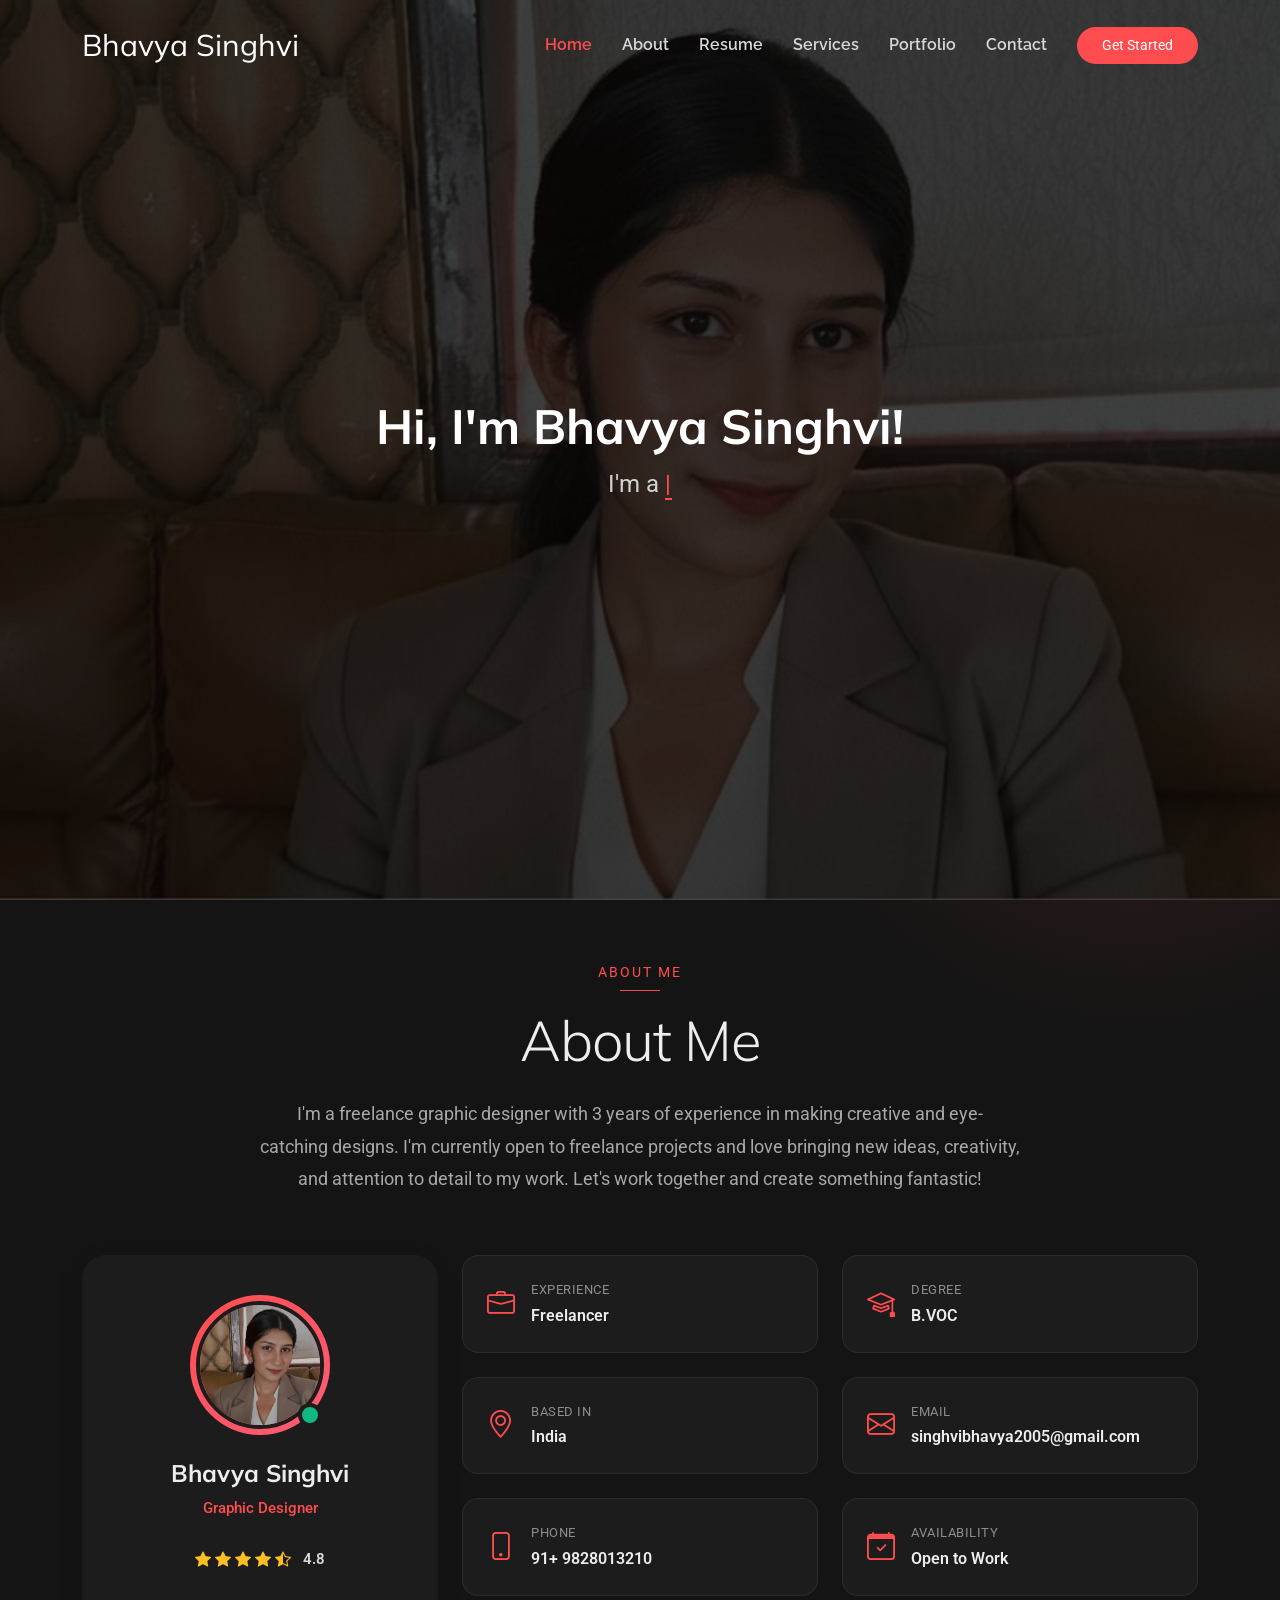
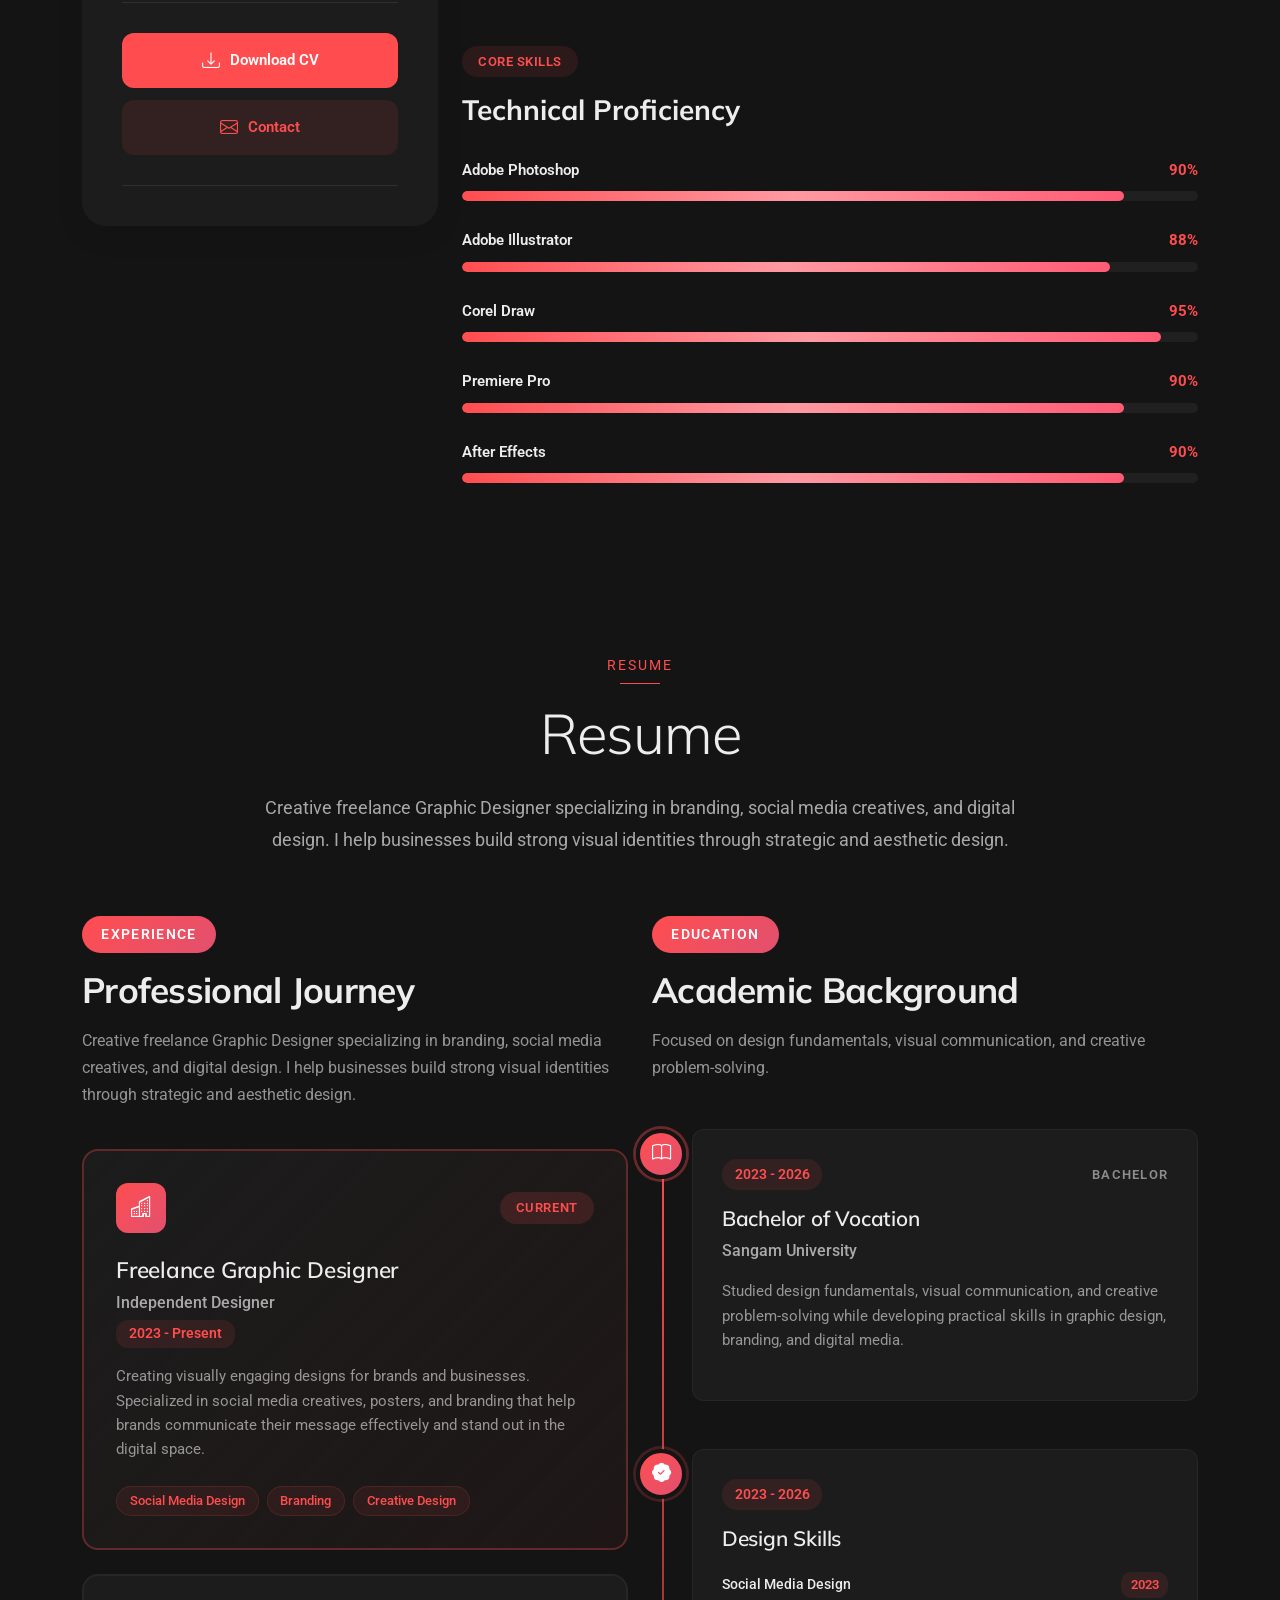
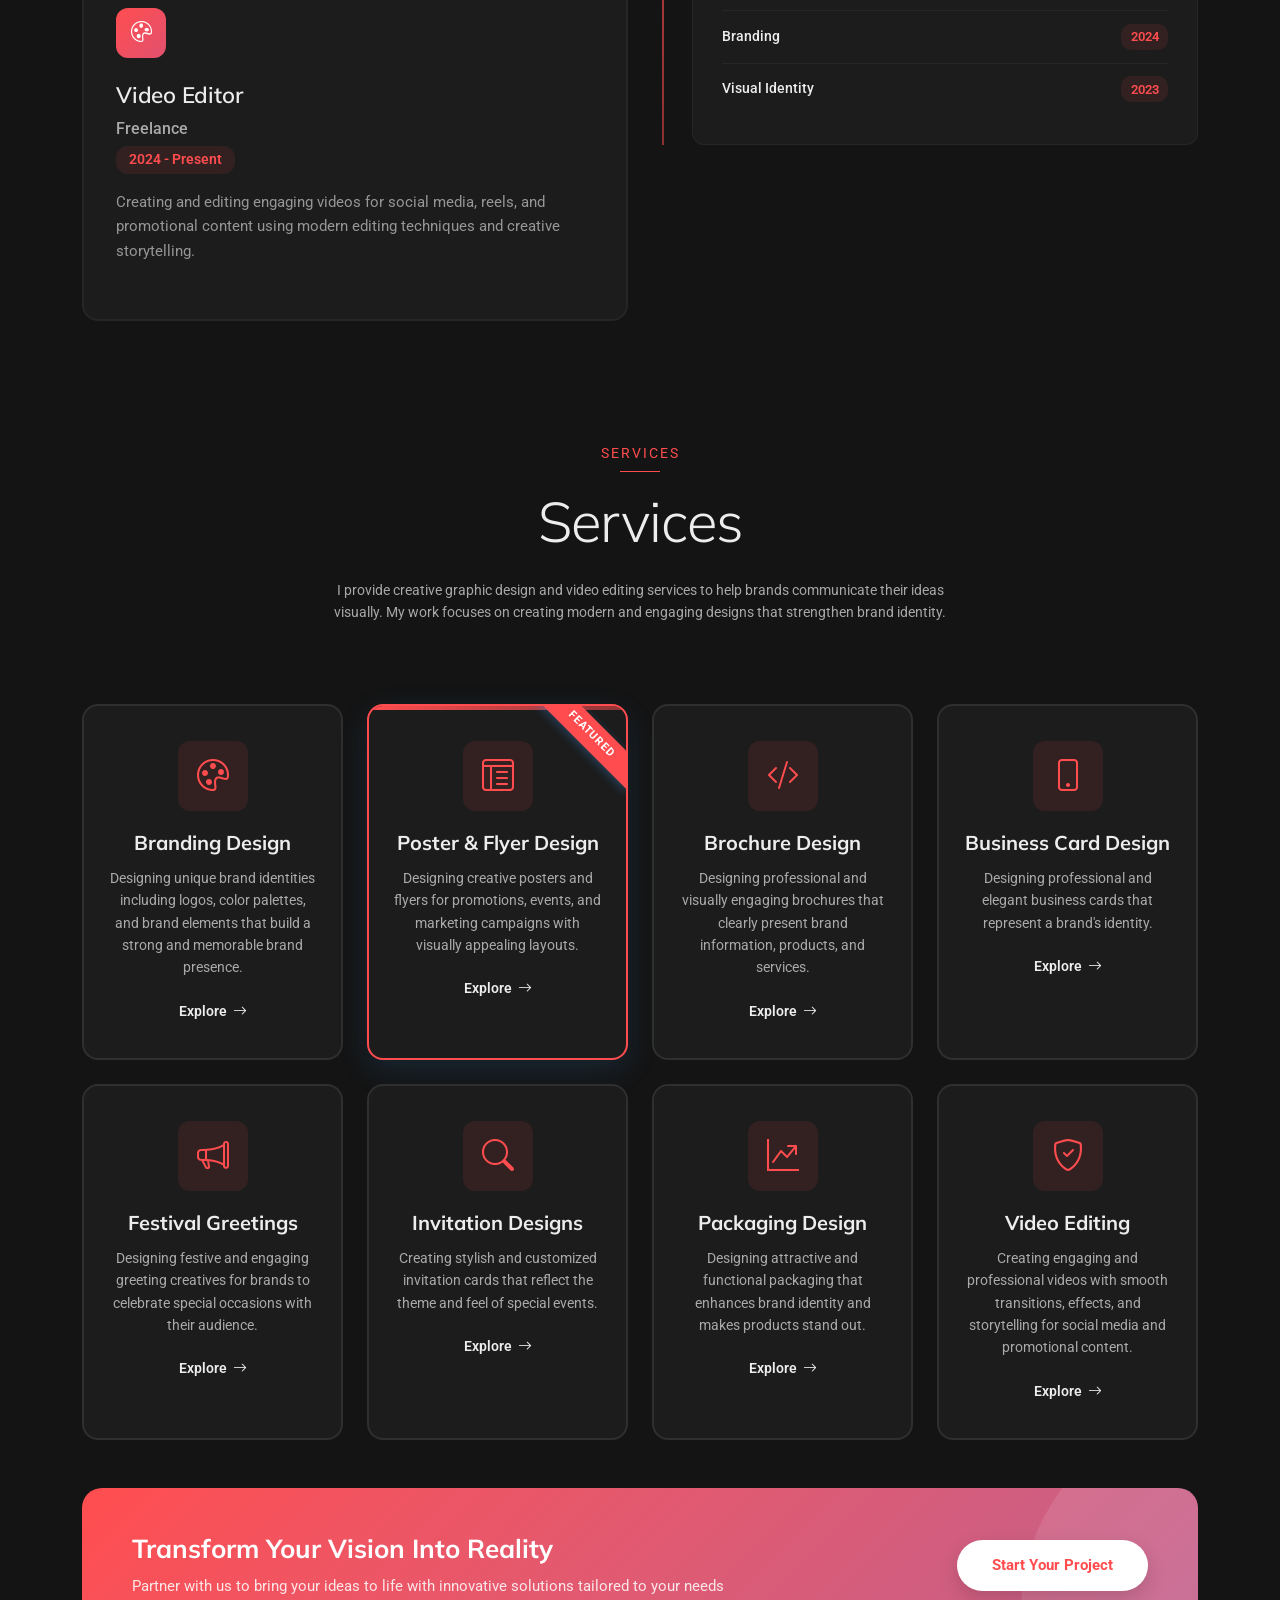
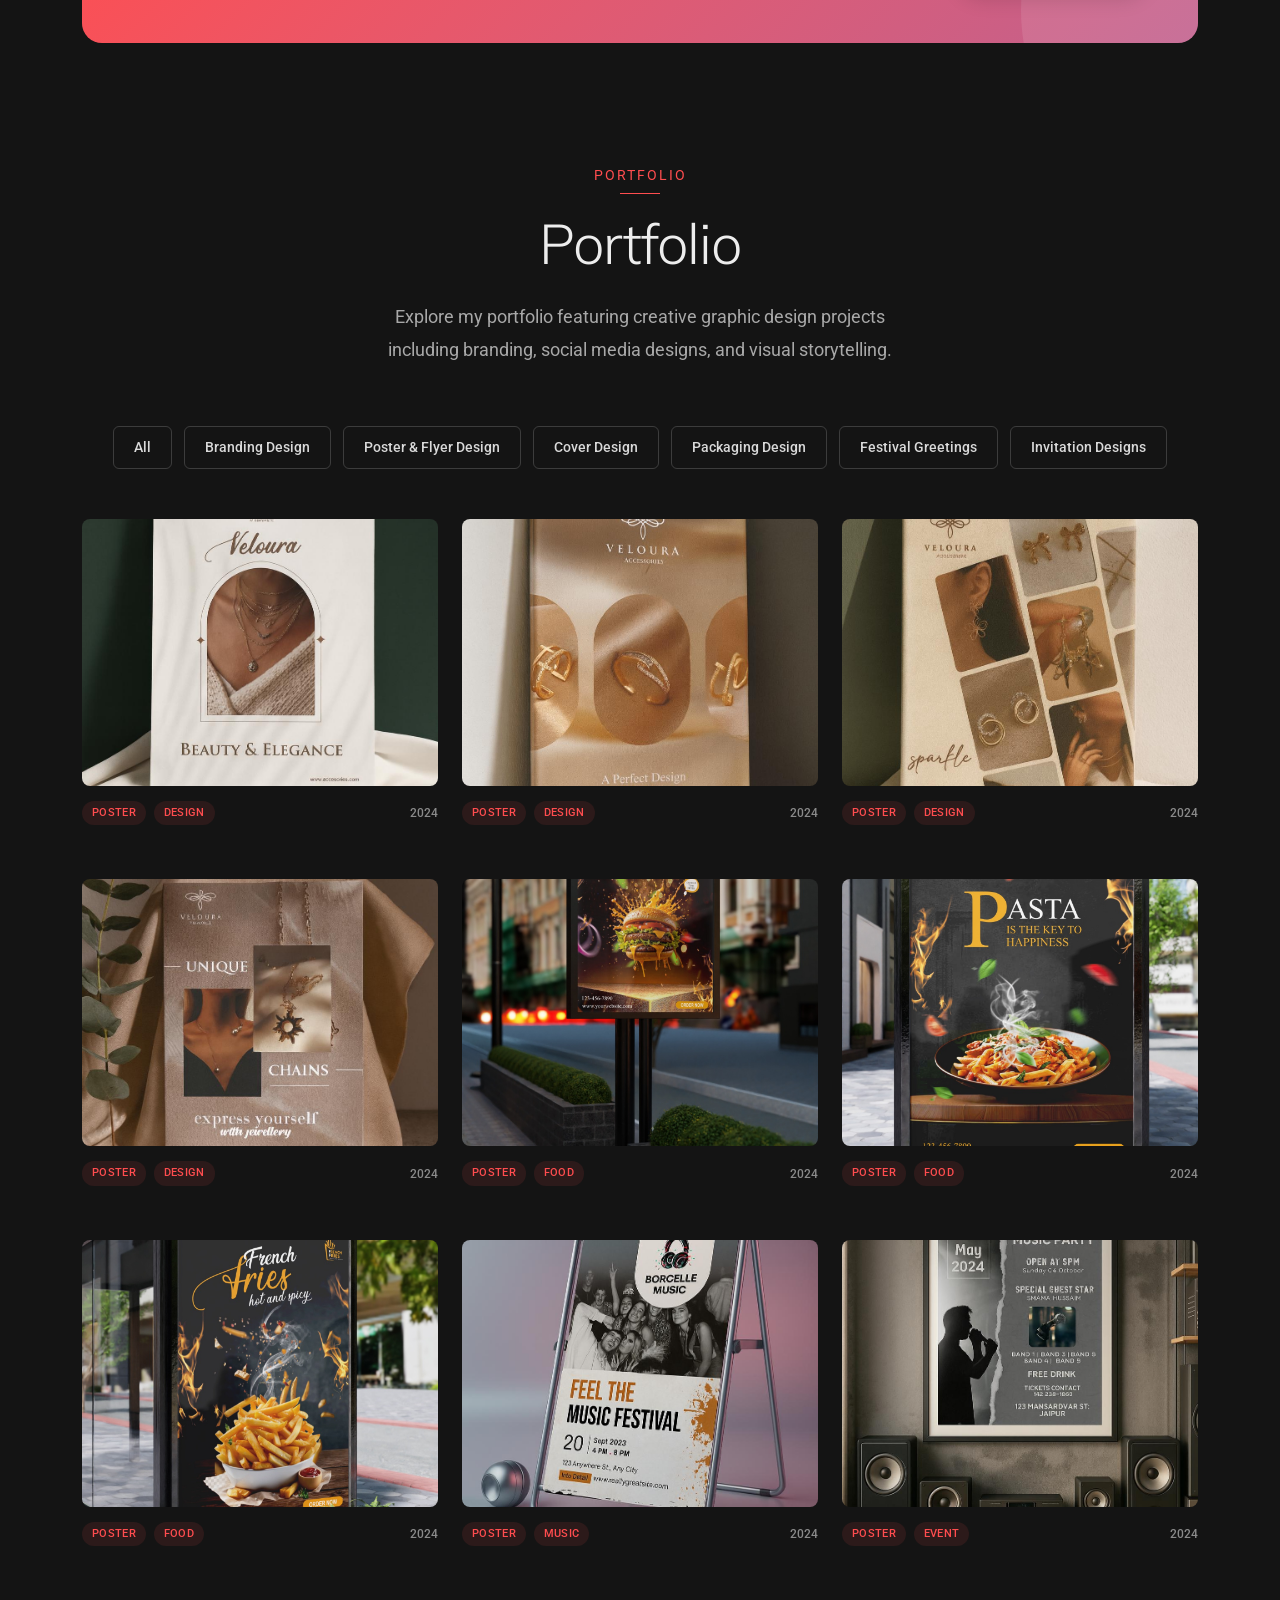
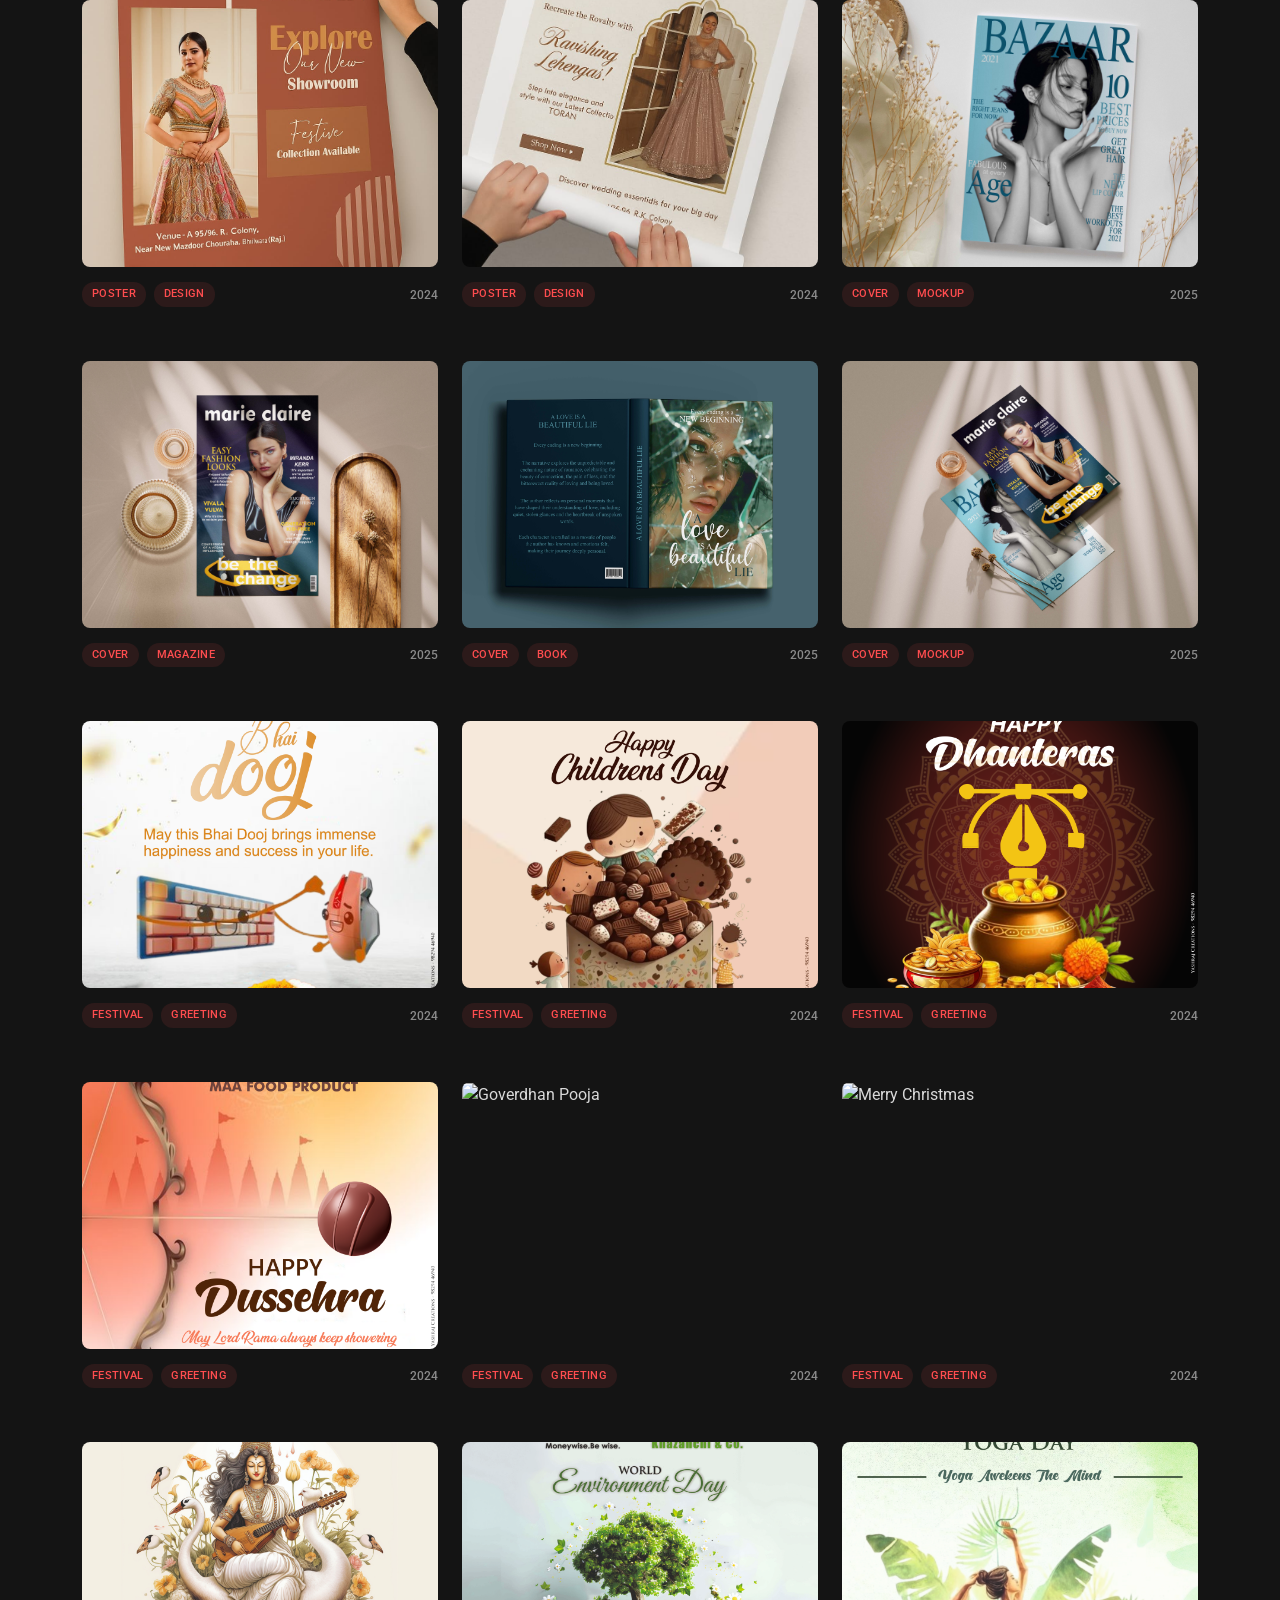
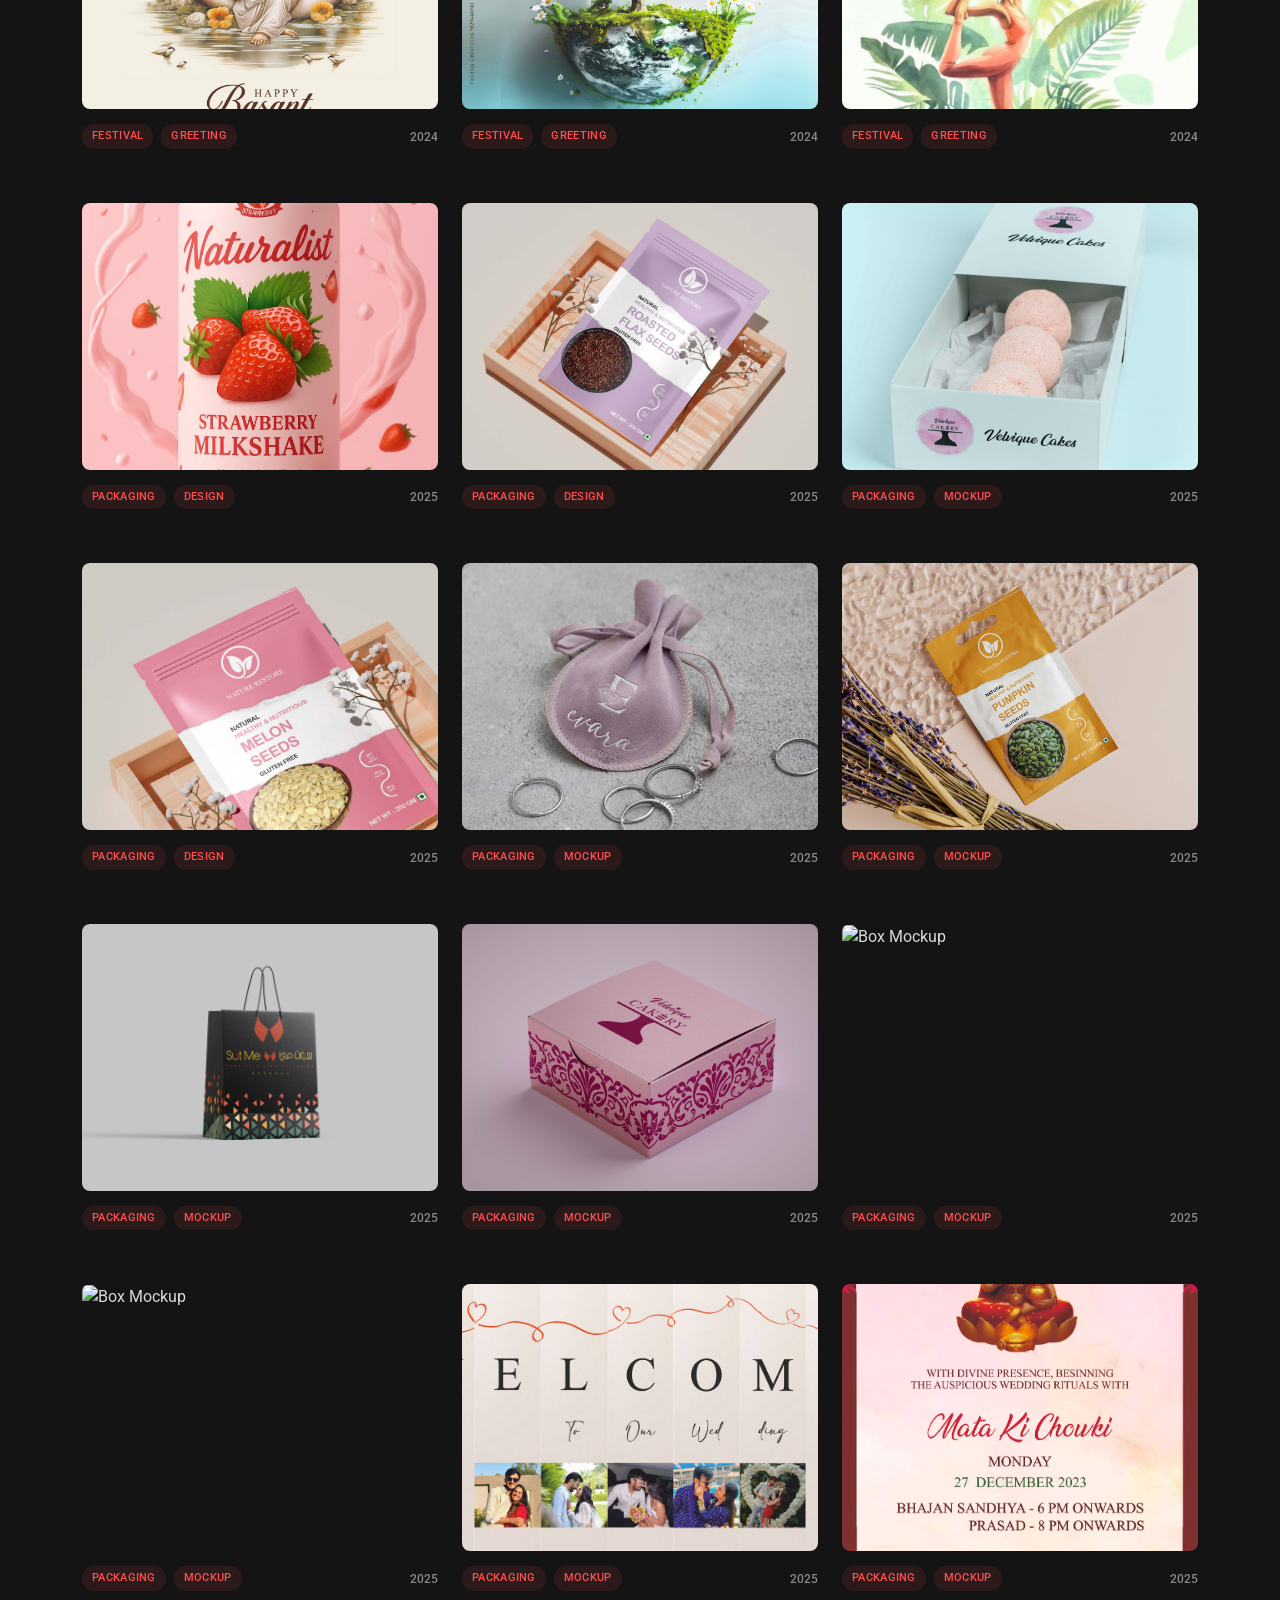
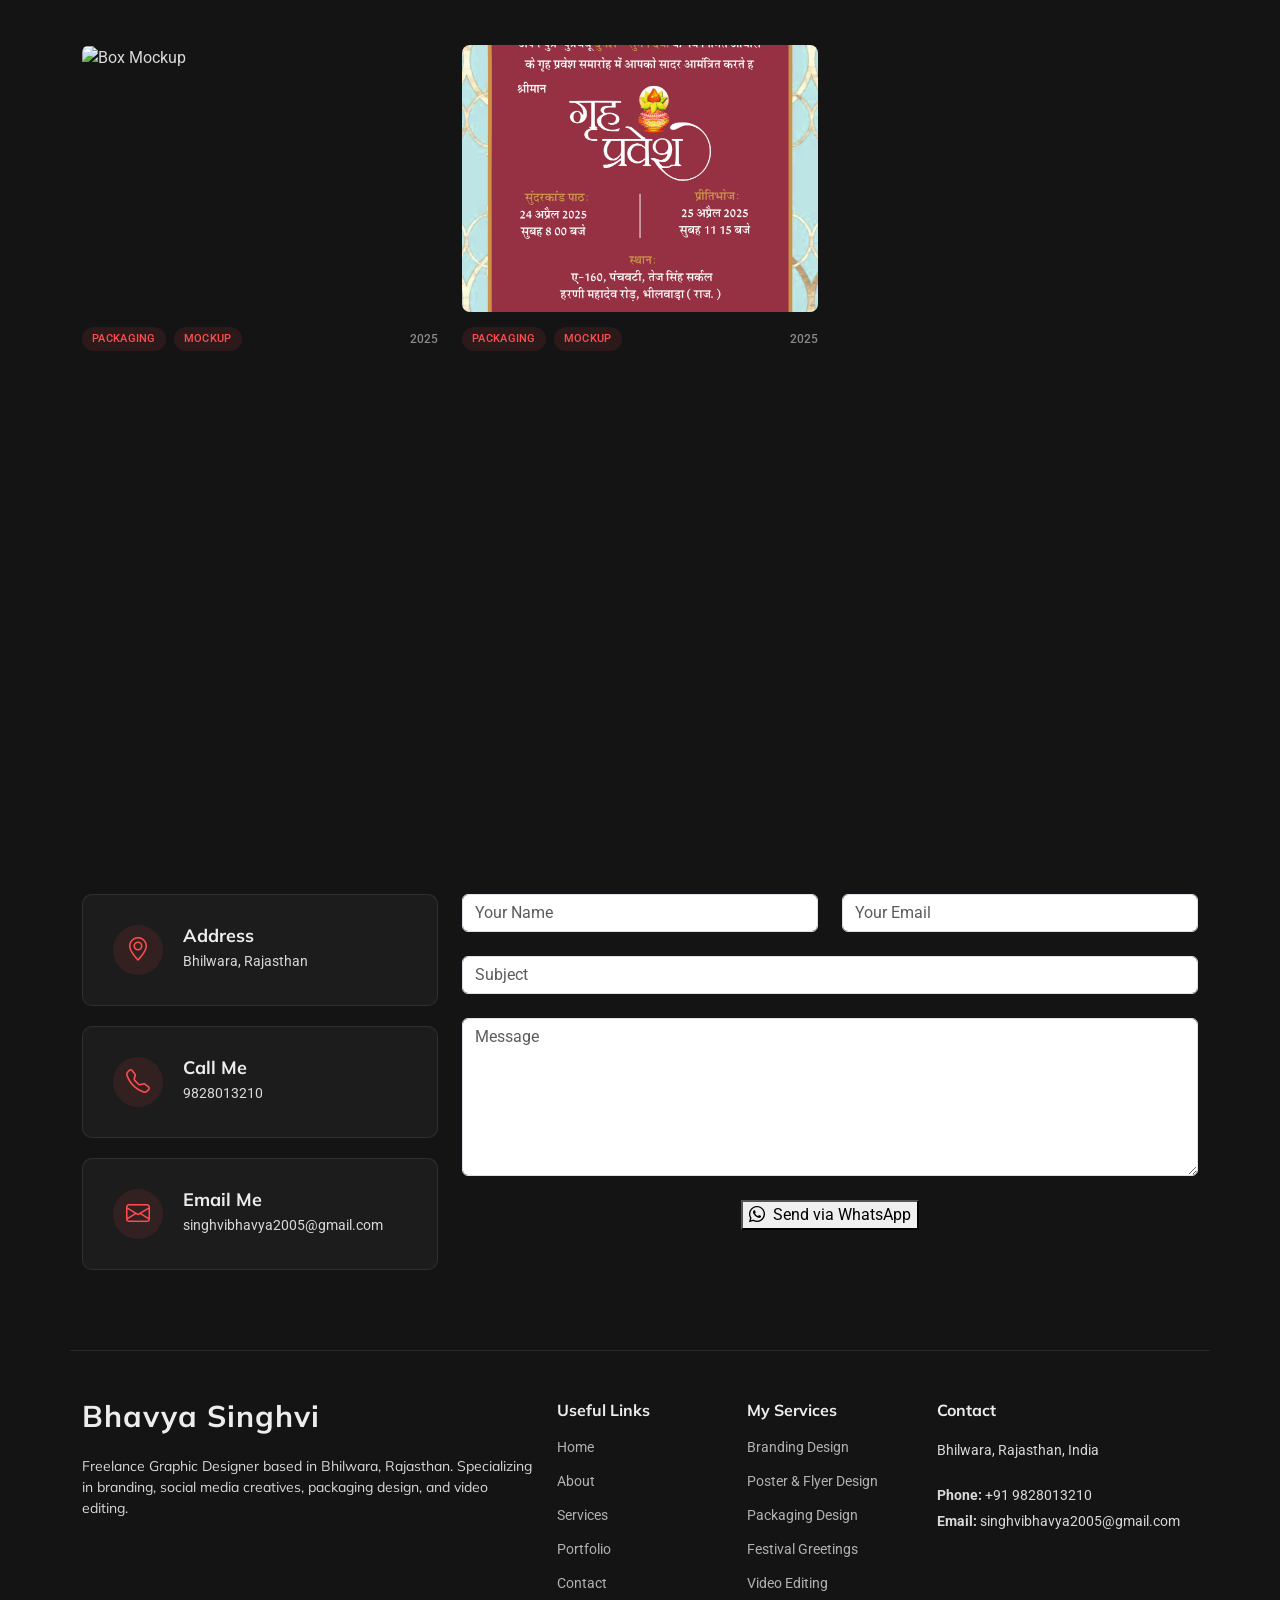
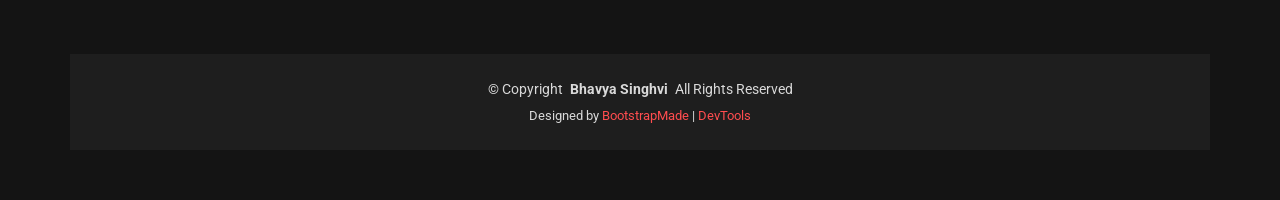
==== index.html @ 4dce88a2 "Initial commit" ====
<!DOCTYPE html>
<html lang="en">

<head>
  <meta charset="utf-8">
  <meta content="width=device-width, initial-scale=1.0" name="viewport">
  <title>Index - Craftivo Bootstrap Template</title>
  <meta name="description" content="">
  <meta name="keywords" content="">

  <!-- Favicons -->
  <link href="assets/img/favicon.png" rel="icon">
  <link href="assets/img/apple-touch-icon.png" rel="apple-touch-icon">

  <!-- Fonts -->
  <link href="https://fonts.googleapis.com" rel="preconnect">
  <link href="https://fonts.gstatic.com" rel="preconnect" crossorigin>
  <link href="https://fonts.googleapis.com/css2?family=Roboto:ital,wght@0,100;0,300;0,400;0,500;0,700;0,900;1,100;1,300;1,400;1,500;1,700;1,900&family=Raleway:ital,wght@0,100;0,200;0,300;0,400;0,500;0,600;0,700;0,800;0,900;1,100;1,200;1,300;1,400;1,500;1,600;1,700;1,800;1,900&family=Mulish:ital,wght@0,200;0,300;0,400;0,500;0,600;0,700;0,800;0,900;1,200;1,300;1,400;1,500;1,600;1,700;1,800;1,900&display=swap" rel="stylesheet">

  <!-- Vendor CSS Files -->
  <link href="assets/vendor/bootstrap/css/bootstrap.min.css" rel="stylesheet">
  <link href="assets/vendor/bootstrap-icons/bootstrap-icons.css" rel="stylesheet">
  <link href="assets/vendor/aos/aos.css" rel="stylesheet">
  <link href="assets/vendor/glightbox/css/glightbox.min.css" rel="stylesheet">
  <link href="assets/vendor/swiper/swiper-bundle.min.css" rel="stylesheet">

  <!-- Main CSS File -->
  <link href="assets/css/main.css" rel="stylesheet">
</head>

<body class="index-page">

  <header id="header" class="header d-flex align-items-center fixed-top">
    <div class="container-fluid container-xl position-relative d-flex align-items-center">

      <a href="index.html" class="logo d-flex align-items-center me-auto">
        <h1 class="sitename">Bhavya Singhvi</h1>
      </a>

      <nav id="navmenu" class="navmenu">
        <ul>
          <li><a href="#hero" class="active">Home</a></li>
          <li><a href="#about">About</a></li>
          <li><a href="#resume">Resume</a></li>
          <li><a href="#services">Services</a></li>
          <li><a href="#portfolio">Portfolio</a></li>
          <li><a href="#contact">Contact</a></li>
        </ul>
        <i class="mobile-nav-toggle d-xl-none bi bi-list"></i>
      </nav>

      <a class="btn-getstarted" href="#about">Get Started</a>

    </div>
  </header>

  <main class="main">

    <!-- Hero Section -->
    <section id="hero" class="hero section dark-background">
      <img src="assets/img/BHAVYA SINGHVI.jpeg" alt="" data-aos="fade-in">
      <div class="container" data-aos="fade-up" data-aos-delay="100">
        <div class="row justify-content-center">
          <div class="col-lg-8 text-center">
            <h2>Hi, I'm Bhavya Singhvi!</h2>
            <p>I'm a <span class="typed" data-typed-items="Graphic Designer, Developer, Freelancer"></span><span class="typed-cursor" aria-hidden="true"></span></p>
          </div>
        </div>
      </div>
    </section><!-- /Hero Section -->

    <!-- About Section -->
    <section id="about" class="about section">
      <div class="container section-title" data-aos="fade-up">
        <span class="subtitle">About Me</span>
        <h2>About Me</h2>
        <p>I'm a freelance graphic designer with 3 years of experience in making creative and eye-catching designs. I'm currently open to freelance projects and love bringing new ideas, creativity, and attention to detail to my work. Let's work together and create something fantastic!</p>
      </div>

      <div class="container" data-aos="fade-up" data-aos-delay="100">
        <div class="row gy-5">
          <div class="col-lg-4" data-aos="zoom-in" data-aos-delay="150">
            <div class="profile-card">
              <div class="profile-header">
                <div class="profile-avatar">
                  <img src="assets/img/BHAVYA SINGHVI.jpeg" class="img-fluid" alt="">
                  <div class="status-indicator"></div>
                </div>
                <h3>Bhavya Singhvi</h3>
                <span class="role">Graphic Designer</span>
                <div class="rating">
                  <i class="bi bi-star-fill"></i>
                  <i class="bi bi-star-fill"></i>
                  <i class="bi bi-star-fill"></i>
                  <i class="bi bi-star-fill"></i>
                  <i class="bi bi-star-half"></i>
                  <span>4.8</span>
                </div>
              </div>
              <div class="profile-actions">
                <a href="BHAVYA RESUME.pdf" download class="btn-primary">
                  <i class="bi bi-download"></i> Download CV
                </a>
                <a href="#contact" class="btn-secondary"><i class="bi bi-envelope"></i> Contact</a>
              </div>
            </div>
          </div>

          <div class="col-lg-8" data-aos="fade-left" data-aos-delay="200">
            <div class="content-wrapper">
              <div class="bio-section">
                <div class="details-grid">
                  <div class="detail-item" data-aos="fade-up" data-aos-delay="250">
                    <i class="bi bi-briefcase"></i>
                    <div class="detail-content">
                      <span>Experience</span>
                      <strong>Freelancer</strong>
                    </div>
                  </div>
                  <div class="detail-item" data-aos="fade-up" data-aos-delay="300">
                    <i class="bi bi-mortarboard"></i>
                    <div class="detail-content">
                      <span>Degree</span>
                      <strong>B.VOC</strong>
                    </div>
                  </div>
                  <div class="detail-item" data-aos="fade-up" data-aos-delay="350">
                    <i class="bi bi-geo-alt"></i>
                    <div class="detail-content">
                      <span>Based In</span>
                      <strong>India</strong>
                    </div>
                  </div>
                  <div class="detail-item" data-aos="fade-up" data-aos-delay="100">
                    <i class="bi bi-envelope"></i>
                    <div class="detail-content">
                      <span>Email</span>
                      <strong>singhvibhavya2005@gmail.com</strong>
                    </div>
                  </div>
                  <div class="detail-item" data-aos="fade-up" data-aos-delay="150">
                    <i class="bi bi-phone"></i>
                    <div class="detail-content">
                      <span>Phone</span>
                      <strong>91+ 9828013210</strong>
                    </div>
                  </div>
                  <div class="detail-item" data-aos="fade-up" data-aos-delay="200">
                    <i class="bi bi-calendar-check"></i>
                    <div class="detail-content">
                      <span>Availability</span>
                      <strong>Open to Work</strong>
                    </div>
                  </div>
                </div>

                <div class="skills-showcase" data-aos="fade-up" data-aos-delay="250">
                  <div class="section-tag">Core Skills</div>
                  <h3>Technical Proficiency</h3>
                  <div class="skills-list skills-animation">
                    <div class="skill-item">
                      <div class="skill-info">
                        <span class="skill-name">Adobe Photoshop</span>
                        <span class="skill-percent">90%</span>
                      </div>
                      <div class="progress">
                        <div class="progress-bar" role="progressbar" aria-valuenow="90" aria-valuemin="0" aria-valuemax="100"></div>
                      </div>
                    </div>
                    <div class="skill-item">
                      <div class="skill-info">
                        <span class="skill-name">Adobe Illustrator</span>
                        <span class="skill-percent">88%</span>
                      </div>
                      <div class="progress">
                        <div class="progress-bar" role="progressbar" aria-valuenow="88" aria-valuemin="0" aria-valuemax="100"></div>
                      </div>
                    </div>
                    <div class="skill-item">
                      <div class="skill-info">
                        <span class="skill-name">Corel Draw</span>
                        <span class="skill-percent">95%</span>
                      </div>
                      <div class="progress">
                        <div class="progress-bar" role="progressbar" aria-valuenow="95" aria-valuemin="0" aria-valuemax="100"></div>
                      </div>
                    </div>
                    <div class="skill-item">
                      <div class="skill-info">
                        <span class="skill-name">Premiere Pro</span>
                        <span class="skill-percent">90%</span>
                      </div>
                      <div class="progress">
                        <div class="progress-bar" role="progressbar" aria-valuenow="90" aria-valuemin="0" aria-valuemax="100"></div>
                      </div>
                    </div>
                    <div class="skill-item">
                      <div class="skill-info">
                        <span class="skill-name">After Effects</span>
                        <span class="skill-percent">90%</span>
                      </div>
                      <div class="progress">
                        <div class="progress-bar" role="progressbar" aria-valuenow="90" aria-valuemin="0" aria-valuemax="100"></div>
                      </div>
                    </div>
                  </div>
                </div>
              </div>
            </div>
          </div>
        </div>
      </div>
    </section><!-- /About Section -->

    <!-- Resume Section -->
    <section id="resume" class="resume section">
      <div class="container section-title" data-aos="fade-up">
        <span class="subtitle">Resume</span>
        <h2>Resume</h2>
        <p>Creative freelance Graphic Designer specializing in branding, social media creatives, and digital design. I help businesses build strong visual identities through strategic and aesthetic design.</p>
      </div>

      <div class="container" data-aos="fade-up" data-aos-delay="100">
        <div class="row gy-5">
          <div class="col-lg-6">
            <div class="experience-section">
              <div class="section-header" data-aos="fade-right" data-aos-delay="200">
                <div class="header-content">
                  <span class="section-badge">Experience</span>
                  <h2>Professional Journey</h2>
                  <p>Creative freelance Graphic Designer specializing in branding, social media creatives, and digital design. I help businesses build strong visual identities through strategic and aesthetic design.</p>
                </div>
              </div>
              <div class="experience-cards">
                <div class="exp-card featured" data-aos="zoom-in" data-aos-delay="300">
                  <div class="card-header">
                    <div class="company-logo"><i class="bi bi-buildings"></i></div>
                    <div class="period-badge">Current</div>
                  </div>
                  <div class="card-body">
                    <h3>Freelance Graphic Designer</h3>
                    <p class="company-name">Independent Designer</p>
                    <span class="duration">2023 - Present</span>
                    <p class="description">Creating visually engaging designs for brands and businesses. Specialized in social media creatives, posters, and branding that help brands communicate their message effectively and stand out in the digital space.</p>
                    <div class="skills-tags">
                      <span class="skill-tag">Social Media Design</span>
                      <span class="skill-tag">Branding</span>
                      <span class="skill-tag">Creative Design</span>
                    </div>
                  </div>
                </div>
                <div class="exp-card" data-aos="zoom-in" data-aos-delay="400">
                  <div class="card-header">
                    <div class="company-logo"><i class="bi bi-palette"></i></div>
                  </div>
                  <div class="card-body">
                    <h3>Video Editor</h3>
                    <p class="company-name">Freelance</p>
                    <span class="duration">2024 - Present</span>
                    <p class="description">Creating and editing engaging videos for social media, reels, and promotional content using modern editing techniques and creative storytelling.</p>
                  </div>
                </div>
              </div>
            </div>
          </div>

          <div class="col-lg-6">
            <div class="education-section">
              <div class="section-header" data-aos="fade-left" data-aos-delay="200">
                <div class="header-content">
                  <span class="section-badge">Education</span>
                  <h2>Academic Background</h2>
                  <p>Focused on design fundamentals, visual communication, and creative problem-solving.</p>
                </div>
              </div>
              <div class="education-timeline" data-aos="fade-left" data-aos-delay="300">
                <div class="timeline-track">
                  <div class="timeline-item">
                    <div class="timeline-marker"><i class="bi bi-mortarboard-fill"></i></div>
                  </div>
                  <div class="timeline-item">
                    <div class="timeline-marker"><i class="bi bi-book"></i></div>
                    <div class="timeline-content">
                      <div class="education-meta">
                        <span class="year-range">2023 - 2026</span>
                        <span class="degree-level">Bachelor</span>
                      </div>
                      <h4>Bachelor of Vocation</h4>
                      <p class="institution">Sangam University</p>
                      <p class="description">Studied design fundamentals, visual communication, and creative problem-solving while developing practical skills in graphic design, branding, and digital media.</p>
                    </div>
                  </div>
                  <div class="timeline-item">
                    <div class="timeline-marker"><i class="bi bi-patch-check-fill"></i></div>
                    <div class="timeline-content">
                      <div class="education-meta">
                        <span class="year-range">2023 - 2026</span>
                      </div>
                      <h4>Design Skills</h4>
                      <div class="certifications-list">
                        <div class="cert-item">
                          <span class="cert-name">Social Media Design</span>
                          <span class="cert-year">2023</span>
                        </div>
                        <div class="cert-item">
                          <span class="cert-name">Branding</span>
                          <span class="cert-year">2024</span>
                        </div>
                        <div class="cert-item">
                          <span class="cert-name">Visual Identity</span>
                          <span class="cert-year">2023</span>
                        </div>
                      </div>
                    </div>
                  </div>
                </div>
              </div>
            </div>
          </div>
        </div>
      </div>
    </section><!-- /Resume Section -->

    <!-- Services Section -->
    <section id="services" class="services section">
      <div class="container section-title" data-aos="fade-up">
        <span class="subtitle">Services</span>
        <h2>Services</h2>
        <p>I provide creative graphic design and video editing services to help brands communicate their ideas visually. My work focuses on creating modern and engaging designs that strengthen brand identity.</p>
      </div>

      <div class="container" data-aos="fade-up" data-aos-delay="100">
        <div class="row gy-4">
          <div class="col-lg-3 col-md-6" data-aos="zoom-in" data-aos-delay="100">
            <div class="service-item">
              <div class="icon-wrapper"><i class="bi bi-palette"></i></div>
              <h4>Branding Design</h4>
              <p>Designing unique brand identities including logos, color palettes, and brand elements that build a strong and memorable brand presence.</p>
              <a href="service-details.html" class="read-more"><span>Explore</span><i class="bi bi-arrow-right"></i></a>
            </div>
          </div>
          <div class="col-lg-3 col-md-6" data-aos="zoom-in" data-aos-delay="200">
            <div class="service-item featured">
              <div class="featured-tag">Featured</div>
              <div class="icon-wrapper"><i class="bi bi-layout-text-window-reverse"></i></div>
              <h4>Poster & Flyer Design</h4>
              <p>Designing creative posters and flyers for promotions, events, and marketing campaigns with visually appealing layouts.</p>
              <a href="service-details.html" class="read-more"><span>Explore</span><i class="bi bi-arrow-right"></i></a>
            </div>
          </div>
          <div class="col-lg-3 col-md-6" data-aos="zoom-in" data-aos-delay="300">
            <div class="service-item">
              <div class="icon-wrapper"><i class="bi bi-code-slash"></i></div>
              <h4>Brochure Design</h4>
              <p>Designing professional and visually engaging brochures that clearly present brand information, products, and services.</p>
              <a href="service-details.html" class="read-more"><span>Explore</span><i class="bi bi-arrow-right"></i></a>
            </div>
          </div>
          <div class="col-lg-3 col-md-6" data-aos="zoom-in" data-aos-delay="400">
            <div class="service-item">
              <div class="icon-wrapper"><i class="bi bi-phone"></i></div>
              <h4>Business Card Design</h4>
              <p>Designing professional and elegant business cards that represent a brand's identity.</p>
              <a href="service-details.html" class="read-more"><span>Explore</span><i class="bi bi-arrow-right"></i></a>
            </div>
          </div>
          <div class="col-lg-3 col-md-6" data-aos="zoom-in" data-aos-delay="100">
            <div class="service-item">
              <div class="icon-wrapper"><i class="bi bi-megaphone"></i></div>
              <h4>Festival Greetings</h4>
              <p>Designing festive and engaging greeting creatives for brands to celebrate special occasions with their audience.</p>
              <a href="service-details.html" class="read-more"><span>Explore</span><i class="bi bi-arrow-right"></i></a>
            </div>
          </div>
          <div class="col-lg-3 col-md-6" data-aos="zoom-in" data-aos-delay="200">
            <div class="service-item">
              <div class="icon-wrapper"><i class="bi bi-search"></i></div>
              <h4>Invitation Designs</h4>
              <p>Creating stylish and customized invitation cards that reflect the theme and feel of special events.</p>
              <a href="service-details.html" class="read-more"><span>Explore</span><i class="bi bi-arrow-right"></i></a>
            </div>
          </div>
          <div class="col-lg-3 col-md-6" data-aos="zoom-in" data-aos-delay="300">
            <div class="service-item">
              <div class="icon-wrapper"><i class="bi bi-graph-up-arrow"></i></div>
              <h4>Packaging Design</h4>
              <p>Designing attractive and functional packaging that enhances brand identity and makes products stand out.</p>
              <a href="service-details.html" class="read-more"><span>Explore</span><i class="bi bi-arrow-right"></i></a>
            </div>
          </div>
          <div class="col-lg-3 col-md-6" data-aos="zoom-in" data-aos-delay="400">
            <div class="service-item">
              <div class="icon-wrapper"><i class="bi bi-shield-check"></i></div>
              <h4>Video Editing</h4>
              <p>Creating engaging and professional videos with smooth transitions, effects, and storytelling for social media and promotional content.</p>
              <a href="service-details.html" class="read-more"><span>Explore</span><i class="bi bi-arrow-right"></i></a>
            </div>
          </div>
        </div>

        <div class="row mt-5">
          <div class="col-12" data-aos="fade-up" data-aos-delay="200">
            <div class="cta-box">
              <div class="row align-items-center">
                <div class="col-lg-8">
                  <h3>Transform Your Vision Into Reality</h3>
                  <p>Partner with us to bring your ideas to life with innovative solutions tailored to your needs</p>
                </div>
                <div class="col-lg-4 text-lg-end text-center">
                  <a href="service-details.html" class="cta-btn">Start Your Project</a>
                </div>
              </div>
            </div>
          </div>
        </div>
      </div>
    </section><!-- /Services Section -->

    <!-- Portfolio Section -->
    <section id="portfolio" class="portfolio section">
      <div class="container section-title" data-aos="fade-up">
        <span class="subtitle">Portfolio</span>
        <h2>Portfolio</h2>
        <p>Explore my portfolio featuring creative graphic design projects including branding, social media designs, and visual storytelling.</p>
      </div>

      <div class="container" data-aos="fade-up" data-aos-delay="100">
        <div class="isotope-layout" data-default-filter="*" data-layout="masonry" data-sort="original-order">
          <ul class="portfolio-filters isotope-filters" data-aos="fade-up" data-aos-delay="200">
            <li data-filter="*">All</li>
            <li data-filter=".filter-Branding">Branding Design</li>
            <li data-filter=".filter-Poster">Poster & Flyer Design</li>
            <li data-filter=".filter-Cover">Cover Design</li>
            <li data-filter=".filter-Packaging">Packaging Design</li>
            <li data-filter=".filter-Festival">Festival Greetings</li>
            <li data-filter=".filter-Invitation">Invitation Designs</li>
          </ul>

          <div class="row gy-4 isotope-container" data-aos="fade-up" data-aos-delay="300">

            <!-- Poster Items -->
            <div class="col-lg-4 col-md-6 portfolio-item isotope-item filter-Poster">
              <div class="portfolio-card">
                <div class="portfolio-image-container">
                  <img src="assets/img/portfolio/VELOURA 1.jpeg" alt="VELOURA 1" class="img-fluid" loading="lazy">
                  <div class="portfolio-overlay">
                    <div class="portfolio-info">
                      <span class="project-category">Creative Design</span>
                      <h4>VELOURA Poster 1</h4>
                    </div>
                    <div class="portfolio-actions">
                      <a href="assets/img/portfolio/VELOURA 1.jpeg" class="glightbox portfolio-link"><i class="bi bi-plus-lg"></i></a>
                      <a href="#" class="portfolio-details"><i class="bi bi-arrow-right"></i></a>
                    </div>
                  </div>
                </div>
                <div class="portfolio-meta">
                  <div class="project-tags"><span class="tag">Poster</span><span class="tag">Design</span></div>
                  <div class="project-year">2024</div>
                </div>
              </div>
            </div>

            <div class="col-lg-4 col-md-6 portfolio-item isotope-item filter-Poster">
              <div class="portfolio-card">
                <div class="portfolio-image-container">
                  <img src="assets/img/portfolio/VELOURA 2.jpeg" alt="VELOURA 2" class="img-fluid" loading="lazy">
                  <div class="portfolio-overlay">
                    <div class="portfolio-info">
                      <span class="project-category">Creative Design</span>
                      <h4>VELOURA Poster 2</h4>
                    </div>
                    <div class="portfolio-actions">
                      <a href="assets/img/portfolio/VELOURA 2.jpeg" class="glightbox portfolio-link"><i class="bi bi-plus-lg"></i></a>
                      <a href="#" class="portfolio-details"><i class="bi bi-arrow-right"></i></a>
                    </div>
                  </div>
                </div>
                <div class="portfolio-meta">
                  <div class="project-tags"><span class="tag">Poster</span><span class="tag">Design</span></div>
                  <div class="project-year">2024</div>
                </div>
              </div>
            </div>

            <div class="col-lg-4 col-md-6 portfolio-item isotope-item filter-Poster">
              <div class="portfolio-card">
                <div class="portfolio-image-container">
                  <img src="assets/img/portfolio/VELOURA 3.jpeg" alt="VELOURA 3" class="img-fluid" loading="lazy">
                  <div class="portfolio-overlay">
                    <div class="portfolio-info">
                      <span class="project-category">Creative Design</span>
                      <h4>VELOURA Poster 3</h4>
                    </div>
                    <div class="portfolio-actions">
                      <a href="assets/img/portfolio/VELOURA 3.jpeg" class="glightbox portfolio-link"><i class="bi bi-plus-lg"></i></a>
                      <a href="#" class="portfolio-details"><i class="bi bi-arrow-right"></i></a>
                    </div>
                  </div>
                </div>
                <div class="portfolio-meta">
                  <div class="project-tags"><span class="tag">Poster</span><span class="tag">Design</span></div>
                  <div class="project-year">2024</div>
                </div>
              </div>
            </div>

            <div class="col-lg-4 col-md-6 portfolio-item isotope-item filter-Poster">
              <div class="portfolio-card">
                <div class="portfolio-image-container">
                  <img src="assets/img/portfolio/VELOURA 4.jpeg" alt="VELOURA 4" class="img-fluid" loading="lazy">
                  <div class="portfolio-overlay">
                    <div class="portfolio-info">
                      <span class="project-category">Creative Design</span>
                      <h4>VELOURA Poster 4</h4>
                    </div>
                    <div class="portfolio-actions">
                      <a href="assets/img/portfolio/VELOURA 4.jpeg" class="glightbox portfolio-link"><i class="bi bi-plus-lg"></i></a>
                      <a href="#" class="portfolio-details"><i class="bi bi-arrow-right"></i></a>
                    </div>
                  </div>
                </div>
                <div class="portfolio-meta">
                  <div class="project-tags"><span class="tag">Poster</span><span class="tag">Design</span></div>
                  <div class="project-year">2024</div>
                </div>
              </div>
            </div>

            <div class="col-lg-4 col-md-6 portfolio-item isotope-item filter-Poster">
              <div class="portfolio-card">
                <div class="portfolio-image-container">
                  <img src="assets/img/portfolio/BURGER POSTER.jpeg" alt="Burger Poster" class="img-fluid" loading="lazy">
                  <div class="portfolio-overlay">
                    <div class="portfolio-info">
                      <span class="project-category">Creative Design</span>
                      <h4>Burger Poster</h4>
                    </div>
                    <div class="portfolio-actions">
                      <a href="assets/img/portfolio/BURGER POSTER.jpeg" class="glightbox portfolio-link"><i class="bi bi-plus-lg"></i></a>
                      <a href="#" class="portfolio-details"><i class="bi bi-arrow-right"></i></a>
                    </div>
                  </div>
                </div>
                <div class="portfolio-meta">
                  <div class="project-tags"><span class="tag">Poster</span><span class="tag">Food</span></div>
                  <div class="project-year">2024</div>
                </div>
              </div>
            </div>

            <div class="col-lg-4 col-md-6 portfolio-item isotope-item filter-Poster">
              <div class="portfolio-card">
                <div class="portfolio-image-container">
                  <img src="assets/img/portfolio/PASTA POSTER.jpeg" alt="Pasta Poster" class="img-fluid" loading="lazy">
                  <div class="portfolio-overlay">
                    <div class="portfolio-info">
                      <span class="project-category">Creative Design</span>
                      <h4>Pasta Poster</h4>
                    </div>
                    <div class="portfolio-actions">
                      <a href="assets/img/portfolio/PASTA POSTER.jpeg" class="glightbox portfolio-link"><i class="bi bi-plus-lg"></i></a>
                      <a href="#" class="portfolio-details"><i class="bi bi-arrow-right"></i></a>
                    </div>
                  </div>
                </div>
                <div class="portfolio-meta">
                  <div class="project-tags"><span class="tag">Poster</span><span class="tag">Food</span></div>
                  <div class="project-year">2024</div>
                </div>
              </div>
            </div>

            <div class="col-lg-4 col-md-6 portfolio-item isotope-item filter-Poster">
              <div class="portfolio-card">
                <div class="portfolio-image-container">
                  <img src="assets/img/portfolio/FRIES POSTER.jpeg" alt="Fries Poster" class="img-fluid" loading="lazy">
                  <div class="portfolio-overlay">
                    <div class="portfolio-info">
                      <span class="project-category">Creative Design</span>
                      <h4>Fries Poster</h4>
                    </div>
                    <div class="portfolio-actions">
                      <a href="assets/img/portfolio/FRIES POSTER.jpeg" class="glightbox portfolio-link"><i class="bi bi-plus-lg"></i></a>
                      <a href="#" class="portfolio-details"><i class="bi bi-arrow-right"></i></a>
                    </div>
                  </div>
                </div>
                <div class="portfolio-meta">
                  <div class="project-tags"><span class="tag">Poster</span><span class="tag">Food</span></div>
                  <div class="project-year">2024</div>
                </div>
              </div>
            </div>

            <div class="col-lg-4 col-md-6 portfolio-item isotope-item filter-Poster">
              <div class="portfolio-card">
                <div class="portfolio-image-container">
                  <img src="assets/img/portfolio/MUSIC POSTER.jpeg" alt="Music Poster" class="img-fluid" loading="lazy">
                  <div class="portfolio-overlay">
                    <div class="portfolio-info">
                      <span class="project-category">Creative Design</span>
                      <h4>Music Poster</h4>
                    </div>
                    <div class="portfolio-actions">
                      <a href="assets/img/portfolio/MUSIC POSTER.jpeg" class="glightbox portfolio-link"><i class="bi bi-plus-lg"></i></a>
                      <a href="#" class="portfolio-details"><i class="bi bi-arrow-right"></i></a>
                    </div>
                  </div>
                </div>
                <div class="portfolio-meta">
                  <div class="project-tags"><span class="tag">Poster</span><span class="tag">Music</span></div>
                  <div class="project-year">2024</div>
                </div>
              </div>
            </div>

            <div class="col-lg-4 col-md-6 portfolio-item isotope-item filter-Poster">
              <div class="portfolio-card">
                <div class="portfolio-image-container">
                  <img src="assets/img/portfolio/CONCERT POSTER.jpeg" alt="Concert Poster" class="img-fluid" loading="lazy">
                  <div class="portfolio-overlay">
                    <div class="portfolio-info">
                      <span class="project-category">Creative Design</span>
                      <h4>Concert Poster</h4>
                    </div>
                    <div class="portfolio-actions">
                      <a href="assets/img/portfolio/CONCERT POSTER.jpeg" class="glightbox portfolio-link"><i class="bi bi-plus-lg"></i></a>
                      <a href="#" class="portfolio-details"><i class="bi bi-arrow-right"></i></a>
                    </div>
                  </div>
                </div>
                <div class="portfolio-meta">
                  <div class="project-tags"><span class="tag">Poster</span><span class="tag">Event</span></div>
                  <div class="project-year">2024</div>
                </div>
              </div>
            </div>

            <div class="col-lg-4 col-md-6 portfolio-item isotope-item filter-Poster">
              <div class="portfolio-card">
                <div class="portfolio-image-container">
                  <img src="assets/img/portfolio/TORAN 1 POSTER.jpeg" alt="Toran 1 Poster" class="img-fluid" loading="lazy">
                  <div class="portfolio-overlay">
                    <div class="portfolio-info">
                      <span class="project-category">Creative Design</span>
                      <h4>Toran Poster 1</h4>
                    </div>
                    <div class="portfolio-actions">
                      <a href="assets/img/portfolio/TORAN 1 POSTER.jpeg" class="glightbox portfolio-link"><i class="bi bi-plus-lg"></i></a>
                      <a href="#" class="portfolio-details"><i class="bi bi-arrow-right"></i></a>
                    </div>
                  </div>
                </div>
                <div class="portfolio-meta">
                  <div class="project-tags"><span class="tag">Poster</span><span class="tag">Design</span></div>
                  <div class="project-year">2024</div>
                </div>
              </div>
            </div>

            <div class="col-lg-4 col-md-6 portfolio-item isotope-item filter-Poster">
              <div class="portfolio-card">
                <div class="portfolio-image-container">
                  <img src="assets/img/portfolio/TORAN 2 POSTER.jpeg" alt="Toran 2 Poster" class="img-fluid" loading="lazy">
                  <div class="portfolio-overlay">
                    <div class="portfolio-info">
                      <span class="project-category">Creative Design</span>
                      <h4>Toran Poster 2</h4>
                    </div>
                    <div class="portfolio-actions">
                      <a href="assets/img/portfolio/TORAN 2 POSTER.jpeg" class="glightbox portfolio-link"><i class="bi bi-plus-lg"></i></a>
                      <a href="#" class="portfolio-details"><i class="bi bi-arrow-right"></i></a>
                    </div>
                  </div>
                </div>
                <div class="portfolio-meta">
                  <div class="project-tags"><span class="tag">Poster</span><span class="tag">Design</span></div>
                  <div class="project-year">2024</div>
                </div>
              </div>
            </div>

            <!-- Cover Items -->
            <div class="col-lg-4 col-md-6 portfolio-item isotope-item filter-Cover">
              <div class="portfolio-card">
                <div class="portfolio-image-container">
                  <img src="assets/img/portfolio/BAZAAR MOCKUP.jpg" alt="Bazaar Mockup" class="img-fluid" loading="lazy">
                  <div class="portfolio-overlay">
                    <div class="portfolio-info">
                      <span class="project-category">Cover Design</span>
                      <h4>Bazaar Mockup</h4>
                    </div>
                    <div class="portfolio-actions">
                      <a href="assets/img/portfolio/BAZAAR MOCKUP.jpg" class="glightbox portfolio-link"><i class="bi bi-plus-lg"></i></a>
                      <a href="#" class="portfolio-details"><i class="bi bi-arrow-right"></i></a>
                    </div>
                  </div>
                </div>
                <div class="portfolio-meta">
                  <div class="project-tags"><span class="tag">Cover</span><span class="tag">Mockup</span></div>
                  <div class="project-year">2025</div>
                </div>
              </div>
            </div>

            <div class="col-lg-4 col-md-6 portfolio-item isotope-item filter-Cover">
              <div class="portfolio-card">
                <div class="portfolio-image-container">
                  <img src="assets/img/portfolio/MARIE CLAIRE MOCKUP 1.jpg" alt="Marie Claire Mockup" class="img-fluid" loading="lazy">
                  <div class="portfolio-overlay">
                    <div class="portfolio-info">
                      <span class="project-category">Cover Design</span>
                      <h4>Marie Claire Mockup</h4>
                    </div>
                    <div class="portfolio-actions">
                      <a href="assets/img/portfolio/MARIE CLAIRE MOCKUP 1.jpg" class="glightbox portfolio-link"><i class="bi bi-plus-lg"></i></a>
                      <a href="#" class="portfolio-details"><i class="bi bi-arrow-right"></i></a>
                    </div>
                  </div>
                </div>
                <div class="portfolio-meta">
                  <div class="project-tags"><span class="tag">Cover</span><span class="tag">Magazine</span></div>
                  <div class="project-year">2025</div>
                </div>
              </div>
            </div>

            <div class="col-lg-4 col-md-6 portfolio-item isotope-item filter-Cover">
              <div class="portfolio-card">
                <div class="portfolio-image-container">
                  <img src="assets/img/portfolio/BOOK COVER 1.jpg" alt="Book Cover" class="img-fluid" loading="lazy">
                  <div class="portfolio-overlay">
                    <div class="portfolio-info">
                      <span class="project-category">Cover Design</span>
                      <h4>Book Cover</h4>
                    </div>
                    <div class="portfolio-actions">
                      <a href="assets/img/portfolio/BOOK COVER 1.jpg" class="glightbox portfolio-link"><i class="bi bi-plus-lg"></i></a>
                      <a href="#" class="portfolio-details"><i class="bi bi-arrow-right"></i></a>
                    </div>
                  </div>
                </div>
                <div class="portfolio-meta">
                  <div class="project-tags"><span class="tag">Cover</span><span class="tag">Book</span></div>
                  <div class="project-year">2025</div>
                </div>
              </div>
            </div>

            <div class="col-lg-4 col-md-6 portfolio-item isotope-item filter-Cover">
              <div class="portfolio-card">
                <div class="portfolio-image-container">
                  <img src="assets/img/portfolio/BOTH MOCKUP.jpg" alt="Both Mockup" class="img-fluid" loading="lazy">
                  <div class="portfolio-overlay">
                    <div class="portfolio-info">
                      <span class="project-category">Cover Design</span>
                      <h4>Both Mockup</h4>
                    </div>
                    <div class="portfolio-actions">
                      <a href="assets/img/portfolio/BOTH MOCKUP.jpg" class="glightbox portfolio-link"><i class="bi bi-plus-lg"></i></a>
                      <a href="#" class="portfolio-details"><i class="bi bi-arrow-right"></i></a>
                    </div>
                  </div>
                </div>
                <div class="portfolio-meta">
                  <div class="project-tags"><span class="tag">Cover</span><span class="tag">Mockup</span></div>
                  <div class="project-year">2025</div>
                </div>
              </div>
            </div>

            <!-- Festival Items -->
            <div class="col-lg-4 col-md-6 portfolio-item isotope-item filter-Festival">
              <div class="portfolio-card">
                <div class="portfolio-image-container">
                  <img src="assets/img/portfolio/BHAI DOOJ I MAD.png" alt="Bhai Dooj" class="img-fluid" loading="lazy">
                  <div class="portfolio-overlay">
                    <div class="portfolio-info">
                      <span class="project-category">Festival Greeting</span>
                      <h4>Bhai Dooj</h4>
                    </div>
                    <div class="portfolio-actions">
                      <a href="assets/img/portfolio/BHAI DOOJ I MAD.png" class="glightbox portfolio-link"><i class="bi bi-plus-lg"></i></a>
                      <a href="#" class="portfolio-details"><i class="bi bi-arrow-right"></i></a>
                    </div>
                  </div>
                </div>
                <div class="portfolio-meta">
                  <div class="project-tags"><span class="tag">Festival</span><span class="tag">Greeting</span></div>
                  <div class="project-year">2024</div>
                </div>
              </div>
            </div>

            <div class="col-lg-4 col-md-6 portfolio-item isotope-item filter-Festival">
              <div class="portfolio-card">
                <div class="portfolio-image-container">
                  <img src="assets/img/portfolio/CHILDRENS DAY BLISS.png" alt="Children's Day" class="img-fluid" loading="lazy">
                  <div class="portfolio-overlay">
                    <div class="portfolio-info">
                      <span class="project-category">Festival Greeting</span>
                      <h4>Children's Day</h4>
                    </div>
                    <div class="portfolio-actions">
                      <a href="assets/img/portfolio/CHILDRENS DAY BLISS.png" class="glightbox portfolio-link"><i class="bi bi-plus-lg"></i></a>
                      <a href="#" class="portfolio-details"><i class="bi bi-arrow-right"></i></a>
                    </div>
                  </div>
                </div>
                <div class="portfolio-meta">
                  <div class="project-tags"><span class="tag">Festival</span><span class="tag">Greeting</span></div>
                  <div class="project-year">2024</div>
                </div>
              </div>
            </div>

            <div class="col-lg-4 col-md-6 portfolio-item isotope-item filter-Festival">
              <div class="portfolio-card">
                <div class="portfolio-image-container">
                  <img src="assets/img/portfolio/DHANTERAS I MAD.png" alt="Dhanteras" class="img-fluid" loading="lazy">
                  <div class="portfolio-overlay">
                    <div class="portfolio-info">
                      <span class="project-category">Festival Greeting</span>
                      <h4>Dhanteras</h4>
                    </div>
                    <div class="portfolio-actions">
                      <a href="assets/img/portfolio/DHANTERAS I MAD.png" class="glightbox portfolio-link"><i class="bi bi-plus-lg"></i></a>
                      <a href="#" class="portfolio-details"><i class="bi bi-arrow-right"></i></a>
                    </div>
                  </div>
                </div>
                <div class="portfolio-meta">
                  <div class="project-tags"><span class="tag">Festival</span><span class="tag">Greeting</span></div>
                  <div class="project-year">2024</div>
                </div>
              </div>
            </div>

            <div class="col-lg-4 col-md-6 portfolio-item isotope-item filter-Festival">
              <div class="portfolio-card">
                <div class="portfolio-image-container">
                  <img src="assets/img/portfolio/DUSSEHRA BLISS.png" alt="Dussehra" class="img-fluid" loading="lazy">
                  <div class="portfolio-overlay">
                    <div class="portfolio-info">
                      <span class="project-category">Festival Greeting</span>
                      <h4>Dussehra</h4>
                    </div>
                    <div class="portfolio-actions">
                      <a href="assets/img/portfolio/DUSSEHRA BLISS.png" class="glightbox portfolio-link"><i class="bi bi-plus-lg"></i></a>
                      <a href="#" class="portfolio-details"><i class="bi bi-arrow-right"></i></a>
                    </div>
                  </div>
                </div>
                <div class="portfolio-meta">
                  <div class="project-tags"><span class="tag">Festival</span><span class="tag">Greeting</span></div>
                  <div class="project-year">2024</div>
                </div>
              </div>
            </div>

            <div class="col-lg-4 col-md-6 portfolio-item isotope-item filter-Festival">
              <div class="portfolio-card">
                <div class="portfolio-image-container">
                  <img src="assets/img/portfolio/GOVERDHAN POOJA BLISS.png" alt="Goverdhan Pooja" class="img-fluid" loading="lazy">
                  <div class="portfolio-overlay">
                    <div class="portfolio-info">
                      <span class="project-category">Festival Greeting</span>
                      <h4>Goverdhan Pooja</h4>
                    </div>
                    <div class="portfolio-actions">
                      <a href="assets/img/portfolio/GOVERDHAN POOJA BLISS.png" class="glightbox portfolio-link"><i class="bi bi-plus-lg"></i></a>
                      <a href="#" class="portfolio-details"><i class="bi bi-arrow-right"></i></a>
                    </div>
                  </div>
                </div>
                <div class="portfolio-meta">
                  <div class="project-tags"><span class="tag">Festival</span><span class="tag">Greeting</span></div>
                  <div class="project-year">2024</div>
                </div>
              </div>
            </div>

            <div class="col-lg-4 col-md-6 portfolio-item isotope-item filter-Festival">
              <div class="portfolio-card">
                <div class="portfolio-image-container">
                  <img src="assets/img/portfolio/MERRY CHRISTMAS BLISS.png" alt="Merry Christmas" class="img-fluid" loading="lazy">
                  <div class="portfolio-overlay">
                    <div class="portfolio-info">
                      <span class="project-category">Festival Greeting</span>
                      <h4>Merry Christmas</h4>
                    </div>
                    <div class="portfolio-actions">
                      <a href="assets/img/portfolio/MERRY CHRISTMAS BLISS.png" class="glightbox portfolio-link"><i class="bi bi-plus-lg"></i></a>
                      <a href="#" class="portfolio-details"><i class="bi bi-arrow-right"></i></a>
                    </div>
                  </div>
                </div>
                <div class="portfolio-meta">
                  <div class="project-tags"><span class="tag">Festival</span><span class="tag">Greeting</span></div>
                  <div class="project-year">2024</div>
                </div>
              </div>
            </div>

            <div class="col-lg-4 col-md-6 portfolio-item isotope-item filter-Festival">
              <div class="portfolio-card">
                <div class="portfolio-image-container">
                  <img src="assets/img/portfolio/SCHOCH BASANT PANCHAMI.jpg" alt="Basant Panchami" class="img-fluid" loading="lazy">
                  <div class="portfolio-overlay">
                    <div class="portfolio-info">
                      <span class="project-category">Festival Greeting</span>
                      <h4>Basant Panchami</h4>
                    </div>
                    <div class="portfolio-actions">
                      <a href="assets/img/portfolio/SCHOCH BASANT PANCHAMI.jpg" class="glightbox portfolio-link"><i class="bi bi-plus-lg"></i></a>
                      <a href="#" class="portfolio-details"><i class="bi bi-arrow-right"></i></a>
                    </div>
                  </div>
                </div>
                <div class="portfolio-meta">
                  <div class="project-tags"><span class="tag">Festival</span><span class="tag">Greeting</span></div>
                  <div class="project-year">2024</div>
                </div>
              </div>
            </div>

            <div class="col-lg-4 col-md-6 portfolio-item isotope-item filter-Festival">
              <div class="portfolio-card">
                <div class="portfolio-image-container">
                  <img src="assets/img/portfolio/smc environment day.jpg" alt="Environment Day" class="img-fluid" loading="lazy">
                  <div class="portfolio-overlay">
                    <div class="portfolio-info">
                      <span class="project-category">Festival Greeting</span>
                      <h4>Environment Day</h4>
                    </div>
                    <div class="portfolio-actions">
                      <a href="assets/img/portfolio/smc environment day.jpg" class="glightbox portfolio-link"><i class="bi bi-plus-lg"></i></a>
                      <a href="#" class="portfolio-details"><i class="bi bi-arrow-right"></i></a>
                    </div>
                  </div>
                </div>
                <div class="portfolio-meta">
                  <div class="project-tags"><span class="tag">Festival</span><span class="tag">Greeting</span></div>
                  <div class="project-year">2024</div>
                </div>
              </div>
            </div>

            <div class="col-lg-4 col-md-6 portfolio-item isotope-item filter-Festival">
              <div class="portfolio-card">
                <div class="portfolio-image-container">
                  <img src="assets/img/portfolio/threds yog.jpg" alt="Yoga Day" class="img-fluid" loading="lazy">
                  <div class="portfolio-overlay">
                    <div class="portfolio-info">
                      <span class="project-category">Festival Greeting</span>
                      <h4>Yoga Day</h4>
                    </div>
                    <div class="portfolio-actions">
                      <a href="assets/img/portfolio/threds yog.jpg" class="glightbox portfolio-link"><i class="bi bi-plus-lg"></i></a>
                      <a href="#" class="portfolio-details"><i class="bi bi-arrow-right"></i></a>
                    </div>
                  </div>
                </div>
                <div class="portfolio-meta">
                  <div class="project-tags"><span class="tag">Festival</span><span class="tag">Greeting</span></div>
                  <div class="project-year">2024</div>
                </div>
              </div>
            </div>

            <!-- Packaging Items -->
            <div class="col-lg-4 col-md-6 portfolio-item isotope-item filter-Packaging">
              <div class="portfolio-card">
                <div class="portfolio-image-container">
                  <img src="assets/img/portfolio/CAN PACKAGING.jpeg" alt="Can Packaging" class="img-fluid" loading="lazy">
                  <div class="portfolio-overlay">
                    <div class="portfolio-info">
                      <span class="project-category">Packaging Design</span>
                      <h4>Can Packaging</h4>
                    </div>
                    <div class="portfolio-actions">
                      <a href="assets/img/portfolio/CAN PACKAGING.jpeg" class="glightbox portfolio-link"><i class="bi bi-plus-lg"></i></a>
                      <a href="#" class="portfolio-details"><i class="bi bi-arrow-right"></i></a>
                    </div>
                  </div>
                </div>
                <div class="portfolio-meta">
                  <div class="project-tags"><span class="tag">Packaging</span><span class="tag">Design</span></div>
                  <div class="project-year">2025</div>
                </div>
              </div>
            </div>

            <div class="col-lg-4 col-md-6 portfolio-item isotope-item filter-Packaging">
              <div class="portfolio-card">
                <div class="portfolio-image-container">
                  <img src="assets/img/portfolio/flex m.jpg" alt="Flex Mockup" class="img-fluid" loading="lazy">
                  <div class="portfolio-overlay">
                    <div class="portfolio-info">
                      <span class="project-category">Packaging Design</span>
                      <h4>Flex Mockup</h4>
                    </div>
                    <div class="portfolio-actions">
                      <a href="assets/img/portfolio/flex m.jpg" class="glightbox portfolio-link"><i class="bi bi-plus-lg"></i></a>
                      <a href="#" class="portfolio-details"><i class="bi bi-arrow-right"></i></a>
                    </div>
                  </div>
                </div>
                <div class="portfolio-meta">
                  <div class="project-tags"><span class="tag">Packaging</span><span class="tag">Design</span></div>
                  <div class="project-year">2025</div>
                </div>
              </div>
            </div>

            <div class="col-lg-4 col-md-6 portfolio-item isotope-item filter-Packaging">
              <div class="portfolio-card">
                <div class="portfolio-image-container">
                  <img src="assets/img/portfolio/VELVIQUE CAKES BOX MOCKUP.jpg" alt="Velvique Cakes Box" class="img-fluid" loading="lazy">
                  <div class="portfolio-overlay">
                    <div class="portfolio-info">
                      <span class="project-category">Packaging Design</span>
                      <h4>Velvique Cakes Box</h4>
                    </div>
                    <div class="portfolio-actions">
                      <a href="assets/img/portfolio/VELVIQUE CAKES BOX MOCKUP.jpg" class="glightbox portfolio-link"><i class="bi bi-plus-lg"></i></a>
                      <a href="#" class="portfolio-details"><i class="bi bi-arrow-right"></i></a>
                    </div>
                  </div>
                </div>
                <div class="portfolio-meta">
                  <div class="project-tags"><span class="tag">Packaging</span><span class="tag">Mockup</span></div>
                  <div class="project-year">2025</div>
                </div>
              </div>
            </div>

            <div class="col-lg-4 col-md-6 portfolio-item isotope-item filter-Packaging">
              <div class="portfolio-card">
                <div class="portfolio-image-container">
                  <img src="assets/img/portfolio/MELON SEEDS.jpg" alt="Melon Seeds Packaging" class="img-fluid" loading="lazy">
                  <div class="portfolio-overlay">
                    <div class="portfolio-info">
                      <span class="project-category">Packaging Design</span>
                      <h4>Melon Seeds Packaging</h4>
                    </div>
                    <div class="portfolio-actions">
                      <a href="assets/img/portfolio/MELON SEEDS.jpg" class="glightbox portfolio-link"><i class="bi bi-plus-lg"></i></a>
                      <a href="#" class="portfolio-details"><i class="bi bi-arrow-right"></i></a>
                    </div>
                  </div>
                </div>
                <div class="portfolio-meta">
                  <div class="project-tags"><span class="tag">Packaging</span><span class="tag">Design</span></div>
                  <div class="project-year">2025</div>
                </div>
              </div>
            </div>

            <div class="col-lg-4 col-md-6 portfolio-item isotope-item filter-Packaging">
              <div class="portfolio-card">
                <div class="portfolio-image-container">
                  <img src="assets/img/portfolio/JEWELLERY BAG MOCKUP.jpg" alt="Jewellery Bag Mockup" class="img-fluid" loading="lazy">
                  <div class="portfolio-overlay">
                    <div class="portfolio-info">
                      <span class="project-category">Packaging Design</span>
                      <h4>Jewellery Bag Mockup</h4>
                    </div>
                    <div class="portfolio-actions">
                      <a href="assets/img/portfolio/JEWELLERY BAG MOCKUP.jpg" class="glightbox portfolio-link"><i class="bi bi-plus-lg"></i></a>
                      <a href="#" class="portfolio-details"><i class="bi bi-arrow-right"></i></a>
                    </div>
                  </div>
                </div>
                <div class="portfolio-meta">
                  <div class="project-tags"><span class="tag">Packaging</span><span class="tag">Mockup</span></div>
                  <div class="project-year">2025</div>
                </div>
              </div>
            </div>

            <div class="col-lg-4 col-md-6 portfolio-item isotope-item filter-Packaging">
              <div class="portfolio-card">
                <div class="portfolio-image-container">
                  <img src="assets/img/portfolio/PUMPKIN SEEDS MOCKUP.jpg" alt="Pumpkin Seeds Mockup" class="img-fluid" loading="lazy">
                  <div class="portfolio-overlay">
                    <div class="portfolio-info">
                      <span class="project-category">Packaging Design</span>
                      <h4>Pumpkin Seeds Mockup</h4>
                    </div>
                    <div class="portfolio-actions">
                      <a href="assets/img/portfolio/PUMPKIN SEEDS MOCKUP.jpg" class="glightbox portfolio-link"><i class="bi bi-plus-lg"></i></a>
                      <a href="#" class="portfolio-details"><i class="bi bi-arrow-right"></i></a>
                    </div>
                  </div>
                </div>
                <div class="portfolio-meta">
                  <div class="project-tags"><span class="tag">Packaging</span><span class="tag">Mockup</span></div>
                  <div class="project-year">2025</div>
                </div>
              </div>
            </div>

            <div class="col-lg-4 col-md-6 portfolio-item isotope-item filter-Packaging">
              <div class="portfolio-card">
                <div class="portfolio-image-container">
                  <img src="assets/img/portfolio/LOGO MOCKUP BAG SUIT.png" alt="Logo Mockup Bag" class="img-fluid" loading="lazy">
                  <div class="portfolio-overlay">
                    <div class="portfolio-info">
                      <span class="project-category">Packaging Design</span>
                      <h4>Logo Mockup Bag</h4>
                    </div>
                    <div class="portfolio-actions">
                      <a href="assets/img/portfolio/LOGO MOCKUP BAG SUIT.png" class="glightbox portfolio-link"><i class="bi bi-plus-lg"></i></a>
                      <a href="#" class="portfolio-details"><i class="bi bi-arrow-right"></i></a>
                    </div>
                  </div>
                </div>
                <div class="portfolio-meta">
                  <div class="project-tags"><span class="tag">Packaging</span><span class="tag">Mockup</span></div>
                  <div class="project-year">2025</div>
                </div>
              </div>
            </div>

            <div class="col-lg-4 col-md-6 portfolio-item isotope-item filter-Packaging">
              <div class="portfolio-card">
                <div class="portfolio-image-container">
                  <img src="assets/img/portfolio/BOX MOCKUP.jpg" alt="Box Mockup" class="img-fluid" loading="lazy">
                  <div class="portfolio-overlay">
                    <div class="portfolio-info">
                      <span class="project-category">Packaging Design</span>
                      <h4>Box Mockup</h4>
                    </div>
                    <div class="portfolio-actions">
                      <a href="assets/img/portfolio/BOX MOCKUP.jpg" class="glightbox portfolio-link"><i class="bi bi-plus-lg"></i></a>
                      <a href="#" class="portfolio-details"><i class="bi bi-arrow-right"></i></a>
                    </div>
                  </div>
                </div>
                <div class="portfolio-meta">
                  <div class="project-tags"><span class="tag">Packaging</span><span class="tag">Mockup</span></div>
                  <div class="project-year">2025</div>
                </div>
              </div>
            </div>

            <div class="col-lg-4 col-md-6 portfolio-item isotope-item filter-Invitation">
              <div class="portfolio-card">
                <div class="portfolio-image-container">
                  <img src="assets\img\portfolio\A.jpg" alt="Box Mockup" class="img-fluid" loading="lazy">
                  <div class="portfolio-overlay">
                    <div class="portfolio-info">
                      <span class="project-category">Packaging Design</span>
                      <h4>Box Mockup</h4>
                    </div>
                    <div class="portfolio-actions">
                      <a href="assets\img\portfolio\A.jpg" class="glightbox portfolio-link"><i class="bi bi-plus-lg"></i></a>
                      <a href="#" class="portfolio-details"><i class="bi bi-arrow-right"></i></a>
                    </div>
                  </div>
                </div>
                <div class="portfolio-meta">
                  <div class="project-tags"><span class="tag">Packaging</span><span class="tag">Mockup</span></div>
                  <div class="project-year">2025</div>
                </div>
              </div>
            </div>

             <div class="col-lg-4 col-md-6 portfolio-item isotope-item filter-Invitation">
              <div class="portfolio-card">
                <div class="portfolio-image-container">
                  <img src="assets\img\portfolio\Gangoj Amantran.jpg" alt="Box Mockup" class="img-fluid" loading="lazy">
                  <div class="portfolio-overlay">
                    <div class="portfolio-info">
                      <span class="project-category">Packaging Design</span>
                      <h4>Box Mockup</h4>
                    </div>
                    <div class="portfolio-actions">
                      <a href="assets\img\portfolio\Gangoj Amantran.jpg" class="glightbox portfolio-link"><i class="bi bi-plus-lg"></i></a>
                      <a href="#" class="portfolio-details"><i class="bi bi-arrow-right"></i></a>
                    </div>
                  </div>
                </div>
                <div class="portfolio-meta">
                  <div class="project-tags"><span class="tag">Packaging</span><span class="tag">Mockup</span></div>
                  <div class="project-year">2025</div>
                </div>
              </div>
            </div>

            <div class="col-lg-4 col-md-6 portfolio-item isotope-item filter-Invitation">
              <div class="portfolio-card">
                <div class="portfolio-image-container">
                  <img src="assets\img\portfolio\M A M.jpg" alt="Box Mockup" class="img-fluid" loading="lazy">
                  <div class="portfolio-overlay">
                    <div class="portfolio-info">
                      <span class="project-category">Packaging Design</span>
                      <h4>Box Mockup</h4>
                    </div>
                    <div class="portfolio-actions">
                      <a href="assets\img\portfolio\M A M.jpg" class="glightbox portfolio-link"><i class="bi bi-plus-lg"></i></a>
                      <a href="#" class="portfolio-details"><i class="bi bi-arrow-right"></i></a>
                    </div>
                  </div>
                </div>
                <div class="portfolio-meta">
                  <div class="project-tags"><span class="tag">Packaging</span><span class="tag">Mockup</span></div>
                  <div class="project-year">2025</div>
                </div>
              </div>
            </div>

             <div class="col-lg-4 col-md-6 portfolio-item isotope-item filter-Invitation">
              <div class="portfolio-card">
                <div class="portfolio-image-container">
                  <img src="assets\img\portfolio\MATA KI CHOWKI.jpg" alt="Box Mockup" class="img-fluid" loading="lazy">
                  <div class="portfolio-overlay">
                    <div class="portfolio-info">
                      <span class="project-category">Packaging Design</span>
                      <h4>Box Mockup</h4>
                    </div>
                    <div class="portfolio-actions">
                      <a href="assets\img\portfolio\MATA KI CHOWKI.jpg" class="glightbox portfolio-link"><i class="bi bi-plus-lg"></i></a>
                      <a href="#" class="portfolio-details"><i class="bi bi-arrow-right"></i></a>
                    </div>
                  </div>
                </div>
                <div class="portfolio-meta">
                  <div class="project-tags"><span class="tag">Packaging</span><span class="tag">Mockup</span></div>
                  <div class="project-year">2025</div>
                </div>
              </div>
            </div>

            <div class="col-lg-4 col-md-6 portfolio-item isotope-item filter-Invitation">
              <div class="portfolio-card">
                <div class="portfolio-image-container">
                  <img src="assets\img\portfolio\ASSOCIATION PUJA.jpg" alt="Box Mockup" class="img-fluid" loading="lazy">
                  <div class="portfolio-overlay">
                    <div class="portfolio-info">
                      <span class="project-category">Packaging Design</span>
                      <h4>Box Mockup</h4>
                    </div>
                    <div class="portfolio-actions">
                      <a href="assets\img\portfolio\ASSOCIATION PUJA.jpg" class="glightbox portfolio-link"><i class="bi bi-plus-lg"></i></a>
                      <a href="#" class="portfolio-details"><i class="bi bi-arrow-right"></i></a>
                    </div>
                  </div>
                </div>
                <div class="portfolio-meta">
                  <div class="project-tags"><span class="tag">Packaging</span><span class="tag">Mockup</span></div>
                  <div class="project-year">2025</div>
                </div>
              </div>
            </div>

            <div class="col-lg-4 col-md-6 portfolio-item isotope-item filter-Invitation">
              <div class="portfolio-card">
                <div class="portfolio-image-container">
                  <img src="assets\img\portfolio\soni grih prvesh.jpg" alt="Box Mockup" class="img-fluid" loading="lazy">
                  <div class="portfolio-overlay">
                    <div class="portfolio-info">
                      <span class="project-category">Packaging Design</span>
                      <h4>Box Mockup</h4>
                    </div>
                    <div class="portfolio-actions">
                      <a href="assets\img\portfolio\soni grih prvesh.jpg" class="glightbox portfolio-link"><i class="bi bi-plus-lg"></i></a>
                      <a href="#" class="portfolio-details"><i class="bi bi-arrow-right"></i></a>
                    </div>
                  </div>
                </div>
                <div class="portfolio-meta">
                  <div class="project-tags"><span class="tag">Packaging</span><span class="tag">Mockup</span></div>
                  <div class="project-year">2025</div>
                </div>
              </div>
            </div> 

            

          </div><!-- End isotope-container -->
        </div>

        <div class="portfolio-bottom" data-aos="fade-up" data-aos-delay="400">
          <div class="row align-items-center">
            <div class="col-lg-8">
              <h3>Like what you see?</h3>
              <p>Let's collaborate and create something amazing together.</p>
            </div>
            <div class="col-lg-4 text-lg-end">
              <a href="#contact" class="btn btn-accent">Let's Work Together</a>
            </div>
          </div>
        </div>

      </div>
    </section><!-- /Portfolio Section -->

    <!-- Contact Section -->
    <section id="contact" class="contact section">

      <div class="container section-title" data-aos="fade-up">
        <span class="subtitle">Contact</span>
        <h2>Contact</h2>
        <p>Let's create something amazing together. Get in touch! Available for freelance work and collaborations.</p>
      </div>

      <div class="container">
        <div class="row gy-4">

          <div class="col-lg-4">
            <div class="info-item">
              <div class="icon-wrapper"><i class="bi bi-geo-alt"></i></div>
              <div>
                <h3>Address</h3>
                <p>Bhilwara, Rajasthan</p>
              </div>
            </div>
            <div class="info-item">
              <div class="icon-wrapper"><i class="bi bi-telephone"></i></div>
              <div>
                <h3>Call Me</h3>
                <p>9828013210</p>
              </div>
            </div>
            <div class="info-item">
              <div class="icon-wrapper"><i class="bi bi-envelope"></i></div>
              <div>
                <h3>Email Me</h3>
                <p>singhvibhavya2005@gmail.com</p>
              </div>
            </div>
          </div>

          <div class="col-lg-8">
            <div class="row gy-4">
              <div class="col-md-6">
                <input type="text" id="contact-name" class="form-control" placeholder="Your Name" required>
              </div>
              <div class="col-md-6">
                <input type="email" id="contact-email" class="form-control" placeholder="Your Email" required>
              </div>
              <div class="col-md-12">
                <input type="text" id="contact-subject" class="form-control" placeholder="Subject" required>
              </div>
              <div class="col-md-12">
                <textarea id="contact-message" class="form-control" rows="6" placeholder="Message" required></textarea>
              </div>
              <div class="col-md-12 text-center">
                <div id="contact-error" style="display:none; color:red; margin-bottom:10px;"></div>
                <button type="button" onclick="sendToWhatsApp()" style="display:inline-flex; align-items:center; gap:8px;">
                  <i class="bi bi-whatsapp"></i> Send via WhatsApp
                </button>
              </div>
            </div>
          </div>

        </div>
      </div>

    </section><!-- /Contact Section -->

  </main>

  <footer id="footer" class="footer">
    <div class="container footer-top">
      <div class="row gy-4">
        <div class="col-lg-5 col-md-12 footer-about">
          <a href="index.html" class="logo d-flex align-items-center">
            <span class="sitename">Bhavya Singhvi</span>
          </a>
          <p>Freelance Graphic Designer based in Bhilwara, Rajasthan. Specializing in branding, social media creatives, packaging design, and video editing.</p>
        </div>
        <div class="col-lg-2 col-6 footer-links">
          <h4>Useful Links</h4>
          <ul>
            <li><a href="#hero">Home</a></li>
            <li><a href="#about">About</a></li>
            <li><a href="#services">Services</a></li>
            <li><a href="#portfolio">Portfolio</a></li>
            <li><a href="#contact">Contact</a></li>
          </ul>
        </div>
        <div class="col-lg-2 col-6 footer-links">
          <h4>My Services</h4>
          <ul>
            <li><a href="#">Branding Design</a></li>
            <li><a href="#">Poster & Flyer Design</a></li>
            <li><a href="#">Packaging Design</a></li>
            <li><a href="#">Festival Greetings</a></li>
            <li><a href="#">Video Editing</a></li>
          </ul>
        </div>
        <div class="col-lg-3 col-md-12 footer-contact text-center text-md-start">
          <h4>Contact</h4>
          <p>Bhilwara, Rajasthan, India</p>
          <p class="mt-4"><strong>Phone:</strong> <span>+91 9828013210</span></p>
          <p><strong>Email:</strong> <span>singhvibhavya2005@gmail.com</span></p>
        </div>
      </div>
    </div>
    <div class="container copyright text-center mt-4">
      <p>© <span>Copyright</span> <strong class="px-1 sitename">Bhavya Singhvi</strong> <span>All Rights Reserved</span></p>
      <div class="credits">
        Designed by <a href="https://bootstrapmade.com/">BootstrapMade</a> | <a href="https://bootstrapmade.com/tools/">DevTools</a>
      </div>
    </div>
  </footer>

  <!-- Scroll Top -->
  <a href="#" id="scroll-top" class="scroll-top d-flex align-items-center justify-content-center"><i class="bi bi-arrow-up-short"></i></a>

  <!-- Preloader -->
  <div id="preloader"></div>

  <!-- Vendor JS Files -->
  <script src="assets/vendor/bootstrap/js/bootstrap.bundle.min.js"></script>
  <script src="assets/vendor/aos/aos.js"></script>
  <script src="assets/vendor/typed.js/typed.umd.js"></script>
  <script src="assets/vendor/waypoints/noframework.waypoints.js"></script>
  <script src="assets/vendor/glightbox/js/glightbox.min.js"></script>
  <script src="assets/vendor/imagesloaded/imagesloaded.pkgd.min.js"></script>
  <script src="assets/vendor/isotope-layout/isotope.pkgd.min.js"></script>
  <script src="assets/vendor/swiper/swiper-bundle.min.js"></script>

  <!-- Main JS File -->
  <script src="assets/js/main.js"></script>

  <!-- WhatsApp Contact Script -->
  <script>
    function sendToWhatsApp() {
      var name    = document.getElementById('contact-name').value.trim();
      var email   = document.getElementById('contact-email').value.trim();
      var subject = document.getElementById('contact-subject').value.trim();
      var message = document.getElementById('contact-message').value.trim();
      var errorEl = document.getElementById('contact-error');

      // Validation
      if (!name || !email || !subject || !message) {
        errorEl.textContent = 'Please fill in all fields before sending.';
        errorEl.style.display = 'block';
        return;
      }

      var emailRegex = /^[^\s@]+@[^\s@]+\.[^\s@]+$/;
      if (!emailRegex.test(email)) {
        errorEl.textContent = 'Please enter a valid email address.';
        errorEl.style.display = 'block';
        return;
      }

      errorEl.style.display = 'none';

      // Build the WhatsApp message
      var text =
        '👋 *New Message from Portfolio Website*\n\n' +
        '*Name:* ' + name + '\n' +
        '*Email:* ' + email + '\n' +
        '*Subject:* ' + subject + '\n\n' +
        '*Message:*\n' + message;

      var phone = '919828013210'; // +91 India country code + number
      var url = 'https://wa.me/' + phone + '?text=' + encodeURIComponent(text);

      window.open(url, '_blank');
    }
  </script>

</body>
</html>
---- assets/css/main.css ----
/**
* Template Name: Craftivo
* Template URL: https://bootstrapmade.com/craftivo-bootstrap-portfolio-template/
* Updated: Oct 04 2025 with Bootstrap v5.3.8
* Author: BootstrapMade.com
* License: https://bootstrapmade.com/license/
*/

@charset "UTF-8";

/*--------------------------------------------------------------
# Font & Color Variables
# Help: https://bootstrapmade.com/color-system/
--------------------------------------------------------------*/
/* Fonts */
:root {
  --default-font: "Roboto",  system-ui, -apple-system, "Segoe UI", Roboto, "Helvetica Neue", Arial, "Noto Sans", "Liberation Sans", sans-serif, "Apple Color Emoji", "Segoe UI Emoji", "Segoe UI Symbol", "Noto Color Emoji";
  --heading-font: "Mulish",  sans-serif;
  --nav-font: "Raleway",  sans-serif;
}

/* Global Colors - The following color variables are used throughout the website. Updating them here will change the color scheme of the entire website */
:root { 
  --background-color: #141414; /* Background color for the entire website, including individual sections */
  --default-color: #d9d9d9; /* Default color used for the majority of the text content across the entire website */
  --heading-color: #ededed; /* Color for headings, subheadings and title throughout the website */
  --accent-color: #ff4d4f; /* Accent color that represents your brand on the website. It's used for buttons, links, and other elements that need to stand out */
  --surface-color: #1c1c1c; /* The surface color is used as a background of boxed elements within sections, such as cards, icon boxes, or other elements that require a visual separation from the global background. */
  --contrast-color: #ffffff; /* Contrast color for text, ensuring readability against backgrounds of accent, heading, or default colors. */
}

/* Nav Menu Colors - The following color variables are used specifically for the navigation menu. They are separate from the global colors to allow for more customization options */
:root {
  --nav-color: #d9d9d9;  /* The default color of the main navmenu links */
  --nav-hover-color: #ff4d4f; /* Applied to main navmenu links when they are hovered over or active */
  --nav-mobile-background-color: #2e2e2e; /* Used as the background color for mobile navigation menu */
  --nav-dropdown-background-color: #2e2e2e; /* Used as the background color for dropdown items that appear when hovering over primary navigation items */
  --nav-dropdown-color: #d9d9d9; /* Used for navigation links of the dropdown items in the navigation menu. */
  --nav-dropdown-hover-color: #ff4d4f; /* Similar to --nav-hover-color, this color is applied to dropdown navigation links when they are hovered over. */
}

/* Color Presets - These classes override global colors when applied to any section or element, providing reuse of the sam color scheme. */

.light-background {
  --background-color: rgba(41, 41, 41, 0.8);
  --surface-color: #484848;
}

.dark-background {
  --background-color: #060606;
  --default-color: #ffffff;
  --heading-color: #ffffff;
  --surface-color: #252525;
  --contrast-color: #ffffff;
}

/* Smooth scroll */
:root {
  scroll-behavior: smooth;
}

/*--------------------------------------------------------------
# General Styling & Shared Classes
--------------------------------------------------------------*/
body {
  color: var(--default-color);
  background-color: var(--background-color);
  font-family: var(--default-font);
}

a {
  color: var(--accent-color);
  text-decoration: none;
  transition: 0.3s;
}

a:hover {
  color: color-mix(in srgb, var(--accent-color), transparent 25%);
  text-decoration: none;
}

h1,
h2,
h3,
h4,
h5,
h6 {
  color: var(--heading-color);
  font-family: var(--heading-font);
}

/* PHP Email Form Messages
------------------------------*/
.php-email-form .error-message {
  display: none;
  background: #df1529;
  color: #ffffff;
  text-align: left;
  padding: 15px;
  margin-bottom: 24px;
  font-weight: 600;
}

.php-email-form .sent-message {
  display: none;
  color: #ffffff;
  background: #059652;
  text-align: center;
  padding: 15px;
  margin-bottom: 24px;
  font-weight: 600;
}

.php-email-form .loading {
  display: none;
  background: var(--surface-color);
  text-align: center;
  padding: 15px;
  margin-bottom: 24px;
}

.php-email-form .loading:before {
  content: "";
  display: inline-block;
  border-radius: 50%;
  width: 24px;
  height: 24px;
  margin: 0 10px -6px 0;
  border: 3px solid var(--accent-color);
  border-top-color: var(--surface-color);
  animation: php-email-form-loading 1s linear infinite;
}

@keyframes php-email-form-loading {
  0% {
    transform: rotate(0deg);
  }

  100% {
    transform: rotate(360deg);
  }
}

/*--------------------------------------------------------------
# Global Header
--------------------------------------------------------------*/
.header {
  --heading-color: #ffffff;
  color: var(--default-color);
  background-color: var(--background-color);
  padding: 15px 0;
  transition: all 0.5s;
  z-index: 997;
}

.header .logo {
  line-height: 1;
}

.header .logo img {
  max-height: 36px;
  margin-right: 8px;
}

.header .logo h1 {
  font-size: 30px;
  margin: 0;
  font-weight: 400;
  color: var(--heading-color);
}

.header .btn-getstarted,
.header .btn-getstarted:focus {
  color: var(--contrast-color);
  background: var(--accent-color);
  font-size: 14px;
  padding: 8px 25px;
  margin: 0 0 0 30px;
  border-radius: 50px;
  transition: 0.3s;
}

.header .btn-getstarted:hover,
.header .btn-getstarted:focus:hover {
  color: var(--contrast-color);
  background: color-mix(in srgb, var(--accent-color), transparent 15%);
}

@media (max-width: 1200px) {
  .header .logo {
    order: 1;
  }

  .header .btn-getstarted {
    order: 2;
    margin: 0 15px 0 0;
    padding: 6px 15px;
  }

  .header .navmenu {
    order: 3;
  }
}

.scrolled .header {
  box-shadow: 0px 0 18px rgba(0, 0, 0, 0.1);
}

/* Global Header on Scroll
------------------------------*/
.scrolled .header {
  --background-color: rgba(20, 20, 20, 0.8);
}

/* Index Page Header
------------------------------*/
.index-page .header {
  --background-color: rgba(255, 255, 255, 0);
}

/* Index Page Header on Scroll
------------------------------*/
.index-page.scrolled .header {
  --background-color: rgba(20, 20, 20, 0.8);
}

/*--------------------------------------------------------------
# Navigation Menu
--------------------------------------------------------------*/
/* Navmenu - Desktop */
@media (min-width: 1200px) {
  .navmenu {
    padding: 0;
  }

  .navmenu ul {
    margin: 0;
    padding: 0;
    display: flex;
    list-style: none;
    align-items: center;
  }

  .navmenu li {
    position: relative;
  }

  .navmenu a,
  .navmenu a:focus {
    color: var(--nav-color);
    padding: 18px 15px;
    font-size: 16px;
    font-family: var(--nav-font);
    font-weight: 600;
    display: flex;
    align-items: center;
    justify-content: space-between;
    white-space: nowrap;
    transition: 0.3s;
  }

  .navmenu a i,
  .navmenu a:focus i {
    font-size: 12px;
    line-height: 0;
    margin-left: 5px;
    transition: 0.3s;
  }

  .navmenu li:last-child a {
    padding-right: 0;
  }

  .navmenu li:hover>a,
  .navmenu .active,
  .navmenu .active:focus {
    color: var(--nav-hover-color);
  }

  .navmenu .dropdown ul {
    margin: 0;
    padding: 10px 0;
    background: var(--nav-dropdown-background-color);
    display: block;
    position: absolute;
    visibility: hidden;
    left: 14px;
    top: 130%;
    opacity: 0;
    transition: 0.3s;
    border-radius: 4px;
    z-index: 99;
    box-shadow: 0px 0px 30px rgba(0, 0, 0, 0.1);
  }

  .navmenu .dropdown ul li {
    min-width: 200px;
  }

  .navmenu .dropdown ul a {
    padding: 10px 20px;
    font-size: 15px;
    text-transform: none;
    color: var(--nav-dropdown-color);
  }

  .navmenu .dropdown ul a i {
    font-size: 12px;
  }

  .navmenu .dropdown ul a:hover,
  .navmenu .dropdown ul .active:hover,
  .navmenu .dropdown ul li:hover>a {
    color: var(--nav-dropdown-hover-color);
  }

  .navmenu .dropdown:hover>ul {
    opacity: 1;
    top: 100%;
    visibility: visible;
  }

  .navmenu .dropdown .dropdown ul {
    top: 0;
    left: -90%;
    visibility: hidden;
  }

  .navmenu .dropdown .dropdown:hover>ul {
    opacity: 1;
    top: 0;
    left: -100%;
    visibility: visible;
  }
}

/* Navmenu - Mobile */
@media (max-width: 1199px) {
  .mobile-nav-toggle {
    color: var(--nav-color);
    font-size: 28px;
    line-height: 0;
    margin-right: 10px;
    cursor: pointer;
    transition: color 0.3s;
  }

  .navmenu {
    padding: 0;
    z-index: 9997;
  }

  .navmenu ul {
    display: none;
    list-style: none;
    position: absolute;
    inset: 60px 20px 20px 20px;
    padding: 10px 0;
    margin: 0;
    border-radius: 6px;
    background-color: var(--nav-mobile-background-color);
    overflow-y: auto;
    transition: 0.3s;
    z-index: 9998;
    box-shadow: 0px 0px 30px rgba(0, 0, 0, 0.1);
  }

  .navmenu a,
  .navmenu a:focus {
    color: var(--nav-dropdown-color);
    padding: 10px 20px;
    font-family: var(--nav-font);
    font-size: 17px;
    font-weight: 500;
    display: flex;
    align-items: center;
    justify-content: space-between;
    white-space: nowrap;
    transition: 0.3s;
  }

  .navmenu a i,
  .navmenu a:focus i {
    font-size: 12px;
    line-height: 0;
    margin-left: 5px;
    width: 30px;
    height: 30px;
    display: flex;
    align-items: center;
    justify-content: center;
    border-radius: 50%;
    transition: 0.3s;
    background-color: color-mix(in srgb, var(--accent-color), transparent 90%);
  }

  .navmenu a i:hover,
  .navmenu a:focus i:hover {
    background-color: var(--accent-color);
    color: var(--contrast-color);
  }

  .navmenu a:hover,
  .navmenu .active,
  .navmenu .active:focus {
    color: var(--nav-dropdown-hover-color);
  }

  .navmenu .active i,
  .navmenu .active:focus i {
    background-color: var(--accent-color);
    color: var(--contrast-color);
    transform: rotate(180deg);
  }

  .navmenu .dropdown ul {
    position: static;
    display: none;
    z-index: 99;
    padding: 10px 0;
    margin: 10px 20px;
    background-color: var(--nav-dropdown-background-color);
    border: 1px solid color-mix(in srgb, var(--default-color), transparent 90%);
    box-shadow: none;
    transition: all 0.5s ease-in-out;
  }

  .navmenu .dropdown ul ul {
    background-color: rgba(33, 37, 41, 0.1);
  }

  .navmenu .dropdown>.dropdown-active {
    display: block;
    background-color: rgba(33, 37, 41, 0.03);
  }

  .mobile-nav-active {
    overflow: hidden;
  }

  .mobile-nav-active .mobile-nav-toggle {
    color: #fff;
    position: absolute;
    font-size: 32px;
    top: 15px;
    right: 15px;
    margin-right: 0;
    z-index: 9999;
  }

  .mobile-nav-active .navmenu {
    position: fixed;
    overflow: hidden;
    inset: 0;
    background: rgba(33, 37, 41, 0.8);
    transition: 0.3s;
  }

  .mobile-nav-active .navmenu>ul {
    display: block;
  }
}

/*--------------------------------------------------------------
# Global Footer
--------------------------------------------------------------*/
.footer {
  color: var(--default-color);
  background-color: var(--background-color);
  font-size: 14px;
  padding-bottom: 50px;
  position: relative;
}

.footer .footer-top {
  padding-top: 50px;
  border-top: 1px solid color-mix(in srgb, var(--default-color), transparent 90%);
}

.footer .footer-about .logo {
  line-height: 1;
  margin-bottom: 25px;
}

.footer .footer-about .logo img {
  max-height: 40px;
  margin-right: 6px;
}

.footer .footer-about .logo span {
  color: var(--heading-color);
  font-size: 30px;
  font-weight: 700;
  letter-spacing: 1px;
  font-family: var(--heading-font);
}

.footer .footer-about p {
  font-size: 14px;
  font-family: var(--heading-font);
}

.footer .social-links a {
  display: flex;
  align-items: center;
  justify-content: center;
  width: 40px;
  height: 40px;
  border-radius: 50%;
  border: 1px solid color-mix(in srgb, var(--default-color), transparent 50%);
  font-size: 16px;
  color: color-mix(in srgb, var(--default-color), transparent 50%);
  margin-right: 10px;
  transition: 0.3s;
}

.footer .social-links a:hover {
  color: var(--accent-color);
  border-color: var(--accent-color);
}

.footer h4 {
  font-size: 16px;
  font-weight: bold;
  position: relative;
  padding-bottom: 12px;
}

.footer .footer-links {
  margin-bottom: 30px;
}

.footer .footer-links ul {
  list-style: none;
  padding: 0;
  margin: 0;
}

.footer .footer-links ul i {
  padding-right: 2px;
  font-size: 12px;
  line-height: 0;
}

.footer .footer-links ul li {
  padding: 10px 0;
  display: flex;
  align-items: center;
}

.footer .footer-links ul li:first-child {
  padding-top: 0;
}

.footer .footer-links ul a {
  color: color-mix(in srgb, var(--default-color), transparent 20%);
  display: inline-block;
  line-height: 1;
}

.footer .footer-links ul a:hover {
  color: var(--accent-color);
}

.footer .footer-contact p {
  margin-bottom: 5px;
}

.footer .copyright {
  padding-top: 25px;
  padding-bottom: 25px;
  background-color: color-mix(in srgb, var(--default-color), transparent 95%);
}

.footer .copyright p {
  margin-bottom: 0;
}

.footer .credits {
  margin-top: 6px;
  font-size: 13px;
}

/*--------------------------------------------------------------
# Preloader
--------------------------------------------------------------*/
#preloader {
  position: fixed;
  inset: 0;
  z-index: 999999;
  overflow: hidden;
  background: var(--background-color);
  transition: all 0.6s ease-out;
}

#preloader:before {
  content: "";
  position: fixed;
  top: calc(50% - 30px);
  left: calc(50% - 30px);
  border: 6px solid #ffffff;
  border-color: var(--accent-color) transparent var(--accent-color) transparent;
  border-radius: 50%;
  width: 60px;
  height: 60px;
  animation: animate-preloader 1.5s linear infinite;
}

@keyframes animate-preloader {
  0% {
    transform: rotate(0deg);
  }

  100% {
    transform: rotate(360deg);
  }
}

/*--------------------------------------------------------------
# Scroll Top Button
--------------------------------------------------------------*/
.scroll-top {
  position: fixed;
  visibility: hidden;
  opacity: 0;
  right: 15px;
  bottom: 15px;
  z-index: 99999;
  background-color: var(--accent-color);
  width: 40px;
  height: 40px;
  border-radius: 4px;
  transition: all 0.4s;
}

.scroll-top i {
  font-size: 24px;
  color: var(--contrast-color);
  line-height: 0;
}

.scroll-top:hover {
  background-color: color-mix(in srgb, var(--accent-color), transparent 20%);
  color: var(--contrast-color);
}

.scroll-top.active {
  visibility: visible;
  opacity: 1;
}

/*--------------------------------------------------------------
# Disable aos animation delay on mobile devices
--------------------------------------------------------------*/
@media screen and (max-width: 768px) {
  [data-aos-delay] {
    transition-delay: 0 !important;
  }
}

/*--------------------------------------------------------------
# Global Page Titles & Breadcrumbs
--------------------------------------------------------------*/
.page-title {
  color: var(--default-color);
  background-color: var(--background-color);
  padding: 20px 0;
  position: relative;
}

.page-title h1 {
  font-size: 28px;
  font-weight: 700;
  margin: 0;
}

.page-title .breadcrumbs ol {
  display: flex;
  flex-wrap: wrap;
  list-style: none;
  padding: 0 0 10px 0;
  margin: 0;
  font-size: 14px;
  font-weight: 400;
}

.page-title .breadcrumbs ol li+li {
  padding-left: 10px;
}

.page-title .breadcrumbs ol li+li::before {
  content: "/";
  display: inline-block;
  padding-right: 10px;
  color: color-mix(in srgb, var(--default-color), transparent 70%);
}

/*--------------------------------------------------------------
# Global Sections
--------------------------------------------------------------*/
section,
.section {
  color: var(--default-color);
  background-color: var(--background-color);
  padding: 60px 0;
  scroll-margin-top: 90px;
  overflow: clip;
}

@media (max-width: 1199px) {

  section,
  .section {
    scroll-margin-top: 66px;
  }
}

/*--------------------------------------------------------------
# Global Section Titles
--------------------------------------------------------------*/
.section-title {
  text-align: center;
  padding-bottom: 60px;
  position: relative;
}

.section-title h2 {
  font-size: 3.5rem;
  font-weight: 300;
  line-height: 1.2;
  color: var(--heading-color);
  margin-bottom: 1.5rem;
  letter-spacing: -1px;
}

@media (max-width: 768px) {
  .section-title h2 {
    font-size: 2.5rem;
  }
}

.section-title .subtitle {
  display: inline-block;
  font-size: 0.875rem;
  font-weight: 400;
  color: var(--accent-color);
  text-transform: uppercase;
  letter-spacing: 2px;
  margin-bottom: 1.5rem;
  position: relative;
}

.section-title .subtitle::after {
  content: "";
  position: absolute;
  bottom: -8px;
  left: 50%;
  transform: translateX(-50%);
  width: 40px;
  height: 1px;
  background: var(--accent-color);
}

.section-title p {
  font-size: 1.125rem;
  line-height: 1.8;
  color: color-mix(in srgb, var(--default-color), transparent 25%);
  max-width: 900px;
  margin: 0 auto;
  text-wrap: balance;
}

/*--------------------------------------------------------------
# Hero Section
--------------------------------------------------------------*/
.hero {
  padding-top: 80px;
  min-height: 100vh;
  position: relative;
  display: flex;
  align-items: center;
  justify-content: center;
  overflow: hidden;
  padding-bottom: 80px;
}

.hero img {
  position: absolute;
  inset: 0;
  display: block;
  width: 100%;
  height: 100%;
  object-fit: cover;
  z-index: 1;
}

.hero:before {
  content: "";
  background: color-mix(in srgb, var(--background-color), transparent 30%);
  position: absolute;
  inset: 0;
  z-index: 2;
  border-radius: 0;
}

.hero .container {
  position: relative;
  z-index: 3;
}

.hero h2 {
  margin: 0;
  font-size: 48px;
  font-weight: 700;
}

.hero p {
  margin: 10px 0 0 0;
  font-size: 24px;
  color: color-mix(in srgb, var(--default-color), transparent 20%);
}

.hero p span {
  color: var(--accent-color);
  letter-spacing: 1px;
  border-bottom: 2px solid var(--accent-color);
}

.hero .social-links {
  margin-top: 30px;
  display: flex;
  justify-content: center;
  gap: 15px;
}

.hero .social-links a {
  display: flex;
  align-items: center;
  justify-content: center;
  width: 50px;
  height: 50px;
  border-radius: 50%;
  background: color-mix(in srgb, var(--default-color), transparent 92%);
  color: var(--default-color);
  font-size: 20px;
  transition: 0.3s;
}

.hero .social-links a:hover {
  background: var(--accent-color);
  color: var(--contrast-color);
  transform: translateY(-3px);
}

@media (max-width: 768px) {
  .hero h2 {
    font-size: 32px;
  }

  .hero p {
    font-size: 20px;
  }
}

/*--------------------------------------------------------------
# About Section
--------------------------------------------------------------*/
.about {
  overflow: hidden;
  position: relative;
}

.about::before {
  content: "";
  position: absolute;
  top: -50%;
  right: -20%;
  width: 800px;
  height: 800px;
  background: radial-gradient(circle, color-mix(in srgb, var(--accent-color), transparent 85%) 0%, transparent 70%);
  border-radius: 50%;
  z-index: 0;
  pointer-events: none;
}

.about .container {
  position: relative;
  z-index: 1;
}

.about .profile-card {
  background: var(--surface-color);
  border-radius: 24px;
  padding: 40px;
  box-shadow: 0 8px 30px rgba(0, 0, 0, 0.08);
  position: sticky;
  top: 100px;
}

.about .profile-card .profile-header {
  text-align: center;
  padding-bottom: 30px;
  border-bottom: 1px solid color-mix(in srgb, var(--default-color), transparent 90%);
}

.about .profile-card .profile-header .profile-avatar {
  width: 140px;
  height: 140px;
  margin: 0 auto 24px;
  position: relative;
  border-radius: 50%;
  padding: 6px;
  background: linear-gradient(135deg, var(--accent-color), color-mix(in srgb, var(--accent-color), #ff6b9d 50%));
}

.about .profile-card .profile-header .profile-avatar img {
  width: 100%;
  height: 100%;
  object-fit: cover;
  border-radius: 50%;
  border: 4px solid var(--surface-color);
}

.about .profile-card .profile-header .profile-avatar .status-indicator {
  position: absolute;
  bottom: 8px;
  right: 8px;
  width: 24px;
  height: 24px;
  background: #10b981;
  border: 4px solid var(--surface-color);
  border-radius: 50%;
  animation: pulse 2s infinite;
}

.about .profile-card .profile-header h3 {
  font-size: 24px;
  font-weight: 700;
  margin-bottom: 8px;
  color: var(--heading-color);
}

.about .profile-card .profile-header .role {
  display: inline-block;
  font-size: 15px;
  color: var(--accent-color);
  font-weight: 500;
  margin-bottom: 16px;
}

.about .profile-card .profile-header .rating {
  display: flex;
  align-items: center;
  justify-content: center;
  gap: 4px;
  margin-top: 12px;
}

.about .profile-card .profile-header .rating i {
  color: #fbbf24;
  font-size: 16px;
}

.about .profile-card .profile-header .rating span {
  margin-left: 8px;
  font-weight: 600;
  color: var(--default-color);
  font-size: 15px;
}

.about .profile-card .profile-stats {
  display: grid;
  grid-template-columns: repeat(3, 1fr);
  gap: 20px;
  padding: 30px 0;
  border-bottom: 1px solid color-mix(in srgb, var(--default-color), transparent 90%);
}

.about .profile-card .profile-stats .stat-item {
  text-align: center;
}

.about .profile-card .profile-stats .stat-item h4 {
  font-size: 28px;
  font-weight: 700;
  color: var(--accent-color);
  margin-bottom: 6px;
}

.about .profile-card .profile-stats .stat-item p {
  font-size: 13px;
  color: color-mix(in srgb, var(--default-color), transparent 30%);
  text-transform: uppercase;
  letter-spacing: 0.5px;
  margin: 0;
}

.about .profile-card .profile-actions {
  display: flex;
  flex-direction: column;
  gap: 12px;
  padding: 30px 0;
  border-bottom: 1px solid color-mix(in srgb, var(--default-color), transparent 90%);
}

.about .profile-card .profile-actions a {
  display: flex;
  align-items: center;
  justify-content: center;
  gap: 10px;
  padding: 14px 24px;
  border-radius: 12px;
  font-weight: 600;
  font-size: 15px;
  text-decoration: none;
  transition: all 0.3s ease;
}

.about .profile-card .profile-actions a.btn-primary {
  background: var(--accent-color);
  color: var(--contrast-color);
}

.about .profile-card .profile-actions a.btn-primary:hover {
  background: color-mix(in srgb, var(--accent-color), #000 15%);
  transform: translateY(-2px);
  box-shadow: 0 6px 20px rgba(0, 0, 0, 0.15);
}

.about .profile-card .profile-actions a.btn-secondary {
  background: color-mix(in srgb, var(--accent-color), transparent 90%);
  color: var(--accent-color);
}

.about .profile-card .profile-actions a.btn-secondary:hover {
  background: color-mix(in srgb, var(--accent-color), transparent 85%);
}

.about .profile-card .profile-actions a i {
  font-size: 18px;
}

.about .profile-card .social-connect {
  display: flex;
  justify-content: center;
  gap: 12px;
  padding-top: 30px;
}

.about .profile-card .social-connect a {
  width: 44px;
  height: 44px;
  display: flex;
  align-items: center;
  justify-content: center;
  background: color-mix(in srgb, var(--default-color), transparent 94%);
  border-radius: 12px;
  color: var(--default-color);
  font-size: 18px;
  transition: all 0.3s ease;
}

.about .profile-card .social-connect a:hover {
  background: var(--accent-color);
  color: var(--contrast-color);
  transform: translateY(-3px);
}

.about .content-wrapper .bio-section {
  margin-bottom: 50px;
}

.about .content-wrapper .bio-section .section-tag {
  display: inline-block;
  padding: 6px 16px;
  background: color-mix(in srgb, var(--accent-color), transparent 90%);
  color: var(--accent-color);
  border-radius: 20px;
  font-size: 13px;
  font-weight: 600;
  text-transform: uppercase;
  letter-spacing: 0.5px;
  margin-bottom: 16px;
}

.about .content-wrapper .bio-section h2 {
  font-size: 36px;
  font-weight: 700;
  color: var(--heading-color);
  margin-bottom: 24px;
  line-height: 1.2;
}

.about .content-wrapper .bio-section p {
  font-size: 16px;
  line-height: 1.8;
  color: var(--default-color);
  margin-bottom: 16px;
}

.about .content-wrapper .bio-section p:last-child {
  margin-bottom: 0;
}

.about .content-wrapper .details-grid {
  display: grid;
  grid-template-columns: repeat(2, 1fr);
  gap: 24px;
  margin-bottom: 50px;
}

.about .content-wrapper .details-grid .detail-item {
  display: flex;
  align-items: center;
  gap: 16px;
  padding: 24px;
  background: var(--surface-color);
  border-radius: 16px;
  border: 1px solid color-mix(in srgb, var(--default-color), transparent 92%);
  transition: all 0.3s ease;
}

.about .content-wrapper .details-grid .detail-item:hover {
  border-color: var(--accent-color);
  transform: translateY(-3px);
  box-shadow: 0 8px 24px rgba(0, 0, 0, 0.08);
}

.about .content-wrapper .details-grid .detail-item i {
  font-size: 28px;
  color: var(--accent-color);
  flex-shrink: 0;
}

.about .content-wrapper .details-grid .detail-item .detail-content span {
  display: block;
  font-size: 13px;
  color: color-mix(in srgb, var(--default-color), transparent 40%);
  text-transform: uppercase;
  letter-spacing: 0.5px;
  margin-bottom: 4px;
}

.about .content-wrapper .details-grid .detail-item .detail-content strong {
  display: block;
  font-size: 16px;
  color: var(--heading-color);
  font-weight: 600;
}

.about .content-wrapper .skills-showcase .section-tag {
  display: inline-block;
  padding: 6px 16px;
  background: color-mix(in srgb, var(--accent-color), transparent 90%);
  color: var(--accent-color);
  border-radius: 20px;
  font-size: 13px;
  font-weight: 600;
  text-transform: uppercase;
  letter-spacing: 0.5px;
  margin-bottom: 16px;
}

.about .content-wrapper .skills-showcase h3 {
  font-size: 28px;
  font-weight: 700;
  color: var(--heading-color);
  margin-bottom: 32px;
}

.about .content-wrapper .skills-showcase .skills-list .skill-item {
  margin-bottom: 28px;
}

.about .content-wrapper .skills-showcase .skills-list .skill-item .skill-info {
  display: flex;
  justify-content: space-between;
  align-items: center;
  margin-bottom: 10px;
}

.about .content-wrapper .skills-showcase .skills-list .skill-item .skill-info .skill-name {
  font-size: 15px;
  font-weight: 600;
  color: var(--heading-color);
}

.about .content-wrapper .skills-showcase .skills-list .skill-item .skill-info .skill-percent {
  font-size: 15px;
  font-weight: 700;
  color: var(--accent-color);
}

.about .content-wrapper .skills-showcase .skills-list .skill-item .progress {
  height: 10px;
  border-radius: 10px;
  background: color-mix(in srgb, var(--default-color), transparent 94%);
  overflow: hidden;
}

.about .content-wrapper .skills-showcase .skills-list .skill-item .progress .progress-bar {
  width: 0;
  height: 100%;
  background: linear-gradient(90deg, var(--accent-color), color-mix(in srgb, var(--accent-color), #ff6b9d 50%));
  border-radius: 10px;
  transition: width 1.5s cubic-bezier(0.65, 0, 0.35, 1);
  position: relative;
}

.about .content-wrapper .skills-showcase .skills-list .skill-item .progress .progress-bar::after {
  content: "";
  position: absolute;
  top: 0;
  left: 0;
  right: 0;
  bottom: 0;
  background: linear-gradient(90deg, transparent, rgba(255, 255, 255, 0.4), transparent);
  animation: shimmer 2s infinite;
}

@keyframes pulse {

  0%,
  100% {
    opacity: 1;
  }

  50% {
    opacity: 0.6;
  }
}

@keyframes shimmer {
  0% {
    transform: translateX(-100%);
  }

  100% {
    transform: translateX(100%);
  }
}

@media (max-width: 992px) {
  .about .profile-card {
    position: static;
    margin-bottom: 40px;
  }

  .about .content-wrapper .bio-section h2 {
    font-size: 30px;
  }

  .about .content-wrapper .details-grid {
    grid-template-columns: 1fr;
  }

  .about .content-wrapper .skills-showcase h3 {
    font-size: 24px;
  }
}

@media (max-width: 576px) {
  .about .profile-card {
    padding: 30px 20px;
  }

  .about .profile-card .profile-header .profile-avatar {
    width: 120px;
    height: 120px;
  }

  .about .profile-card .profile-stats {
    grid-template-columns: repeat(3, 1fr);
    gap: 16px;
  }

  .about .profile-card .profile-stats .stat-item h4 {
    font-size: 24px;
  }

  .about .content-wrapper .bio-section h2 {
    font-size: 26px;
  }

  .about .content-wrapper .details-grid .detail-item {
    padding: 18px;
  }

  .about .content-wrapper .details-grid .detail-item i {
    font-size: 24px;
  }
}

/*--------------------------------------------------------------
# Resume Section
--------------------------------------------------------------*/
.resume .section-header {
  margin-bottom: 2.5rem;
}

.resume .section-header .header-content .section-badge {
  display: inline-block;
  background: linear-gradient(135deg, var(--accent-color), color-mix(in srgb, var(--accent-color), #6c5ce7 20%));
  color: var(--contrast-color);
  padding: 0.5rem 1.2rem;
  border-radius: 25px;
  font-size: 0.85rem;
  font-weight: 600;
  text-transform: uppercase;
  letter-spacing: 0.1em;
  margin-bottom: 1rem;
}

.resume .section-header .header-content h2 {
  font-size: 2.2rem;
  font-weight: 700;
  color: var(--heading-color);
  margin-bottom: 1rem;
  line-height: 1.2;
  letter-spacing: -0.02em;
}

.resume .section-header .header-content p {
  font-size: 1rem;
  line-height: 1.7;
  color: color-mix(in srgb, var(--default-color), transparent 35%);
  margin: 0;
}

.resume .experience-section .experience-cards {
  display: flex;
  flex-direction: column;
  gap: 1.5rem;
}

.resume .experience-section .experience-cards .exp-card {
  background: var(--surface-color);
  border-radius: 16px;
  padding: 2rem;
  border: 2px solid color-mix(in srgb, var(--default-color), transparent 95%);
  transition: all 0.3s ease;
  position: relative;
  overflow: hidden;
}

.resume .experience-section .experience-cards .exp-card::before {
  content: "";
  position: absolute;
  top: 0;
  left: 0;
  right: 0;
  height: 4px;
  background: linear-gradient(90deg, transparent, var(--accent-color), transparent);
  transform: translateX(-100%);
  transition: transform 0.3s ease;
}

.resume .experience-section .experience-cards .exp-card:hover {
  transform: translateY(-5px);
  border-color: color-mix(in srgb, var(--accent-color), transparent 80%);
  box-shadow: 0 15px 45px color-mix(in srgb, var(--default-color), transparent 85%);
}

.resume .experience-section .experience-cards .exp-card:hover::before {
  transform: translateX(0);
}

.resume .experience-section .experience-cards .exp-card.featured {
  border-color: color-mix(in srgb, var(--accent-color), transparent 70%);
  background: linear-gradient(135deg, var(--surface-color), color-mix(in srgb, var(--accent-color), transparent 95%));
}

.resume .experience-section .experience-cards .exp-card.featured::before {
  background: linear-gradient(90deg, var(--accent-color), color-mix(in srgb, var(--accent-color), #6c5ce7 20%), var(--accent-color));
}

.resume .experience-section .experience-cards .exp-card .card-header {
  display: flex;
  justify-content: space-between;
  align-items: center;
  margin-bottom: 1.5rem;
}

.resume .experience-section .experience-cards .exp-card .card-header .company-logo {
  width: 50px;
  height: 50px;
  background: linear-gradient(135deg, var(--accent-color), color-mix(in srgb, var(--accent-color), #6c5ce7 20%));
  border-radius: 12px;
  display: flex;
  align-items: center;
  justify-content: center;
}

.resume .experience-section .experience-cards .exp-card .card-header .company-logo i {
  font-size: 1.3rem;
  color: var(--contrast-color);
}

.resume .experience-section .experience-cards .exp-card .card-header .period-badge {
  background: color-mix(in srgb, var(--accent-color), transparent 85%);
  color: var(--accent-color);
  padding: 0.4rem 1rem;
  border-radius: 20px;
  font-size: 0.8rem;
  font-weight: 600;
  text-transform: uppercase;
  letter-spacing: 0.05em;
}

.resume .experience-section .experience-cards .exp-card .card-body h3 {
  font-size: 1.4rem;
  font-weight: 600;
  color: var(--heading-color);
  margin-bottom: 0.5rem;
  letter-spacing: -0.01em;
}

.resume .experience-section .experience-cards .exp-card .card-body .company-name {
  font-size: 1rem;
  color: color-mix(in srgb, var(--default-color), transparent 25%);
  font-weight: 500;
  margin-bottom: 0.3rem;
}

.resume .experience-section .experience-cards .exp-card .card-body .duration {
  display: inline-block;
  font-size: 0.9rem;
  color: var(--accent-color);
  font-weight: 600;
  background: color-mix(in srgb, var(--accent-color), transparent 90%);
  padding: 0.2rem 0.8rem;
  border-radius: 12px;
  margin-bottom: 1rem;
}

.resume .experience-section .experience-cards .exp-card .card-body .description {
  font-size: 0.95rem;
  line-height: 1.6;
  color: color-mix(in srgb, var(--default-color), transparent 35%);
  margin-bottom: 1.5rem;
}

.resume .experience-section .experience-cards .exp-card .card-body .skills-tags {
  display: flex;
  flex-wrap: wrap;
  gap: 0.5rem;
}

.resume .experience-section .experience-cards .exp-card .card-body .skills-tags .skill-tag {
  background: color-mix(in srgb, var(--accent-color), transparent 92%);
  color: var(--accent-color);
  padding: 0.3rem 0.8rem;
  border-radius: 15px;
  font-size: 0.8rem;
  font-weight: 500;
  border: 1px solid color-mix(in srgb, var(--accent-color), transparent 85%);
}

.resume .education-section .education-timeline .timeline-track {
  position: relative;
  padding-left: 2.5rem;
}

.resume .education-section .education-timeline .timeline-track::before {
  content: "";
  position: absolute;
  left: 10px;
  top: 0;
  bottom: 0;
  width: 2px;
  background: linear-gradient(180deg, var(--accent-color), color-mix(in srgb, var(--accent-color), transparent 50%));
}

.resume .education-section .education-timeline .timeline-track .timeline-item {
  position: relative;
  margin-bottom: 3rem;
}

.resume .education-section .education-timeline .timeline-track .timeline-item:last-child {
  margin-bottom: 0;
}

.resume .education-section .education-timeline .timeline-track .timeline-item .timeline-marker {
  position: absolute;
  left: -3.5rem;
  top: 0;
  width: 50px;
  height: 50px;
  background: linear-gradient(135deg, var(--accent-color), color-mix(in srgb, var(--accent-color), #6c5ce7 20%));
  border-radius: 50%;
  display: flex;
  align-items: center;
  justify-content: center;
  border: 4px solid var(--background-color);
  box-shadow: 0 0 0 3px color-mix(in srgb, var(--accent-color), transparent 80%);
}

.resume .education-section .education-timeline .timeline-track .timeline-item .timeline-marker i {
  font-size: 1.2rem;
  color: var(--contrast-color);
}

.resume .education-section .education-timeline .timeline-track .timeline-item .timeline-content {
  background: var(--surface-color);
  padding: 1.8rem;
  border-radius: 12px;
  border: 1px solid color-mix(in srgb, var(--default-color), transparent 95%);
  transition: all 0.3s ease;
}

.resume .education-section .education-timeline .timeline-track .timeline-item .timeline-content:hover {
  transform: translateX(5px);
  border-color: color-mix(in srgb, var(--accent-color), transparent 80%);
  box-shadow: 0 10px 30px color-mix(in srgb, var(--default-color), transparent 90%);
}

.resume .education-section .education-timeline .timeline-track .timeline-item .timeline-content .education-meta {
  display: flex;
  justify-content: space-between;
  align-items: center;
  margin-bottom: 1rem;
}

.resume .education-section .education-timeline .timeline-track .timeline-item .timeline-content .education-meta .year-range {
  font-size: 0.9rem;
  color: var(--accent-color);
  font-weight: 600;
  background: color-mix(in srgb, var(--accent-color), transparent 90%);
  padding: 0.3rem 0.8rem;
  border-radius: 15px;
}

.resume .education-section .education-timeline .timeline-track .timeline-item .timeline-content .education-meta .degree-level {
  font-size: 0.8rem;
  color: color-mix(in srgb, var(--default-color), transparent 40%);
  text-transform: uppercase;
  font-weight: 600;
  letter-spacing: 0.1em;
}

.resume .education-section .education-timeline .timeline-track .timeline-item .timeline-content h4 {
  font-size: 1.3rem;
  font-weight: 600;
  color: var(--heading-color);
  margin-bottom: 0.5rem;
  letter-spacing: -0.01em;
}

.resume .education-section .education-timeline .timeline-track .timeline-item .timeline-content .institution {
  font-size: 1rem;
  color: color-mix(in srgb, var(--default-color), transparent 25%);
  font-weight: 500;
  margin-bottom: 1rem;
}

.resume .education-section .education-timeline .timeline-track .timeline-item .timeline-content .description {
  font-size: 0.95rem;
  line-height: 1.6;
  color: color-mix(in srgb, var(--default-color), transparent 35%);
  margin-bottom: 1.2rem;
}

.resume .education-section .education-timeline .timeline-track .timeline-item .timeline-content .achievement {
  display: flex;
  align-items: center;
  gap: 0.5rem;
  background: color-mix(in srgb, var(--accent-color), transparent 92%);
  padding: 0.6rem 1rem;
  border-radius: 8px;
  border-left: 3px solid var(--accent-color);
}

.resume .education-section .education-timeline .timeline-track .timeline-item .timeline-content .achievement i {
  color: var(--accent-color);
  font-size: 1rem;
}

.resume .education-section .education-timeline .timeline-track .timeline-item .timeline-content .achievement span {
  font-size: 0.9rem;
  font-weight: 600;
  color: var(--accent-color);
}

.resume .education-section .education-timeline .timeline-track .timeline-item .timeline-content .certifications-list .cert-item {
  display: flex;
  justify-content: space-between;
  align-items: center;
  padding: 0.8rem 0;
  border-bottom: 1px solid color-mix(in srgb, var(--default-color), transparent 95%);
}

.resume .education-section .education-timeline .timeline-track .timeline-item .timeline-content .certifications-list .cert-item:last-child {
  border-bottom: none;
}

.resume .education-section .education-timeline .timeline-track .timeline-item .timeline-content .certifications-list .cert-item .cert-name {
  font-size: 0.9rem;
  color: var(--heading-color);
  font-weight: 500;
}

.resume .education-section .education-timeline .timeline-track .timeline-item .timeline-content .certifications-list .cert-item .cert-year {
  font-size: 0.8rem;
  color: var(--accent-color);
  font-weight: 600;
  background: color-mix(in srgb, var(--accent-color), transparent 90%);
  padding: 0.2rem 0.6rem;
  border-radius: 10px;
}

@media (max-width: 992px) {
  .resume .section-header {
    margin-bottom: 2rem;
  }

  .resume .section-header .header-content h2 {
    font-size: 2rem;
  }

  .resume .experience-section {
    margin-bottom: 3rem;
  }

  .resume .education-timeline .timeline-track .timeline-item .timeline-marker {
    width: 45px;
    height: 45px;
  }
}

@media (max-width: 768px) {
  .resume .section-header .header-content {
    text-align: center;
  }

  .resume .section-header .header-content h2 {
    font-size: 1.8rem;
  }

  .resume .experience-section .experience-cards .exp-card {
    padding: 1.5rem;
  }

  .resume .experience-section .experience-cards .exp-card .card-header .company-logo {
    width: 45px;
    height: 45px;
  }

  .resume .experience-section .experience-cards .exp-card .card-header .company-logo i {
    font-size: 1.2rem;
  }

  .resume .education-section .education-timeline .timeline-track {
    padding-left: 2rem;
  }

  .resume .education-section .education-timeline .timeline-track::before {
    left: 20px;
  }

  .resume .education-section .education-timeline .timeline-track .timeline-item .timeline-marker {
    left: -2.3rem;
    width: 40px;
    height: 40px;
  }

  .resume .education-section .education-timeline .timeline-track .timeline-item .timeline-marker i {
    font-size: 1rem;
  }

  .resume .education-section .education-timeline .timeline-track .timeline-item .timeline-content {
    padding: 1.5rem;
  }
}

@media (max-width: 576px) {
  .resume .section-header .header-content .section-badge {
    font-size: 0.8rem;
    padding: 0.4rem 1rem;
  }

  .resume .section-header .header-content h2 {
    font-size: 1.6rem;
  }

  .resume .experience-section .experience-cards .exp-card {
    padding: 1.2rem;
  }

  .resume .experience-section .experience-cards .exp-card .card-header {
    flex-direction: column;
    gap: 1rem;
    text-align: center;
  }

  .resume .education-section .education-timeline .timeline-track .timeline-item .timeline-content {
    padding: 1.2rem;
  }

  .resume .education-section .education-timeline .timeline-track .timeline-item .timeline-content .education-meta {
    flex-direction: column;
    gap: 0.5rem;
    align-items: flex-start;
  }

  .resume .education-section .education-timeline .timeline-track .timeline-item .timeline-content .certifications-list .cert-item {
    flex-direction: column;
    align-items: flex-start;
    gap: 0.3rem;
  }
}

/*--------------------------------------------------------------
# Services Section
--------------------------------------------------------------*/
.services .service-item {
  background: var(--surface-color);
  border: 2px solid color-mix(in srgb, var(--default-color), transparent 90%);
  border-radius: 16px;
  padding: 35px 25px;
  text-align: center;
  height: 100%;
  transition: all 0.3s ease;
  position: relative;
  overflow: hidden;
}

.services .service-item::before {
  content: "";
  position: absolute;
  top: 0;
  left: 0;
  width: 100%;
  height: 4px;
  background: linear-gradient(90deg, var(--accent-color), color-mix(in srgb, var(--accent-color), transparent 50%));
  transform: scaleX(0);
  transform-origin: left;
  transition: transform 0.3s ease;
}

.services .service-item:hover {
  border-color: var(--accent-color);
  transform: translateY(-5px);
  box-shadow: 0 15px 35px rgba(0, 0, 0, 0.1);
}

.services .service-item:hover::before {
  transform: scaleX(1);
}

.services .service-item:hover .icon-wrapper {
  background: var(--accent-color);
  color: var(--contrast-color);
  transform: rotate(5deg) scale(1.05);
}

.services .service-item:hover .read-more {
  color: var(--accent-color);
}

.services .service-item:hover .read-more i {
  transform: translateX(5px);
}

.services .service-item.featured {
  border-color: var(--accent-color);
  box-shadow: 0 10px 30px rgba(54, 144, 231, 0.15);
}

.services .service-item.featured::before {
  transform: scaleX(1);
}

.services .featured-tag {
  position: absolute;
  top: 15px;
  right: -30px;
  background: var(--accent-color);
  color: var(--contrast-color);
  padding: 5px 35px;
  font-size: 11px;
  font-weight: 700;
  text-transform: uppercase;
  letter-spacing: 1px;
  transform: rotate(45deg);
  box-shadow: 0 3px 10px rgba(54, 144, 231, 0.3);
}

.services .icon-wrapper {
  width: 70px;
  height: 70px;
  margin: 0 auto 20px;
  background: color-mix(in srgb, var(--accent-color), transparent 90%);
  color: var(--accent-color);
  border-radius: 12px;
  display: flex;
  align-items: center;
  justify-content: center;
  transition: all 0.3s ease;
}

.services .icon-wrapper i {
  font-size: 32px;
}

.services h4 {
  font-size: 20px;
  font-weight: 700;
  margin-bottom: 12px;
  color: var(--heading-color);
}

.services p {
  font-size: 14px;
  line-height: 1.6;
  color: color-mix(in srgb, var(--default-color), transparent 25%);
  margin-bottom: 20px;
}

.services .read-more {
  display: inline-flex;
  align-items: center;
  gap: 6px;
  color: var(--heading-color);
  font-weight: 600;
  font-size: 14px;
  text-decoration: none;
  transition: all 0.3s ease;
}

.services .read-more i {
  font-size: 14px;
  transition: transform 0.3s ease;
}

.services .cta-box {
  background: linear-gradient(135deg, var(--accent-color), color-mix(in srgb, var(--accent-color), #667eea 40%));
  border-radius: 20px;
  padding: 45px 50px;
  color: var(--contrast-color);
  position: relative;
  overflow: hidden;
}

.services .cta-box::before {
  content: "";
  position: absolute;
  top: -50%;
  right: -20%;
  width: 400px;
  height: 400px;
  background: color-mix(in srgb, var(--contrast-color), transparent 90%);
  border-radius: 50%;
  z-index: 0;
}

.services .cta-box .row {
  position: relative;
  z-index: 1;
}

.services .cta-box h3 {
  font-size: 26px;
  font-weight: 700;
  margin-bottom: 10px;
  color: var(--contrast-color);
}

.services .cta-box p {
  font-size: 15px;
  margin-bottom: 0;
  color: color-mix(in srgb, var(--contrast-color), transparent 15%);
}

.services .cta-box .cta-btn {
  display: inline-block;
  background: var(--contrast-color);
  color: var(--accent-color);
  padding: 14px 35px;
  border-radius: 50px;
  font-weight: 700;
  font-size: 15px;
  text-decoration: none;
  transition: all 0.3s ease;
  box-shadow: 0 8px 20px rgba(0, 0, 0, 0.15);
}

.services .cta-box .cta-btn:hover {
  transform: translateY(-3px);
  box-shadow: 0 12px 30px rgba(0, 0, 0, 0.25);
  color: var(--accent-color);
}

@media (max-width: 992px) {
  .services .cta-box {
    padding: 35px 30px;
  }

  .services .cta-box h3 {
    font-size: 22px;
    margin-bottom: 8px;
  }

  .services .cta-box p {
    font-size: 14px;
    margin-bottom: 20px;
  }

  .services .cta-box .cta-btn {
    margin-top: 10px;
  }
}

@media (max-width: 768px) {
  .services .service-item {
    padding: 30px 20px;
    margin-bottom: 20px;
  }

  .services .icon-wrapper {
    width: 60px;
    height: 60px;
    margin-bottom: 18px;
  }

  .services .icon-wrapper i {
    font-size: 28px;
  }

  .services h4 {
    font-size: 18px;
  }

  .services p {
    font-size: 13px;
  }

  .services .cta-box {
    padding: 30px 25px;
    text-align: center;
  }

  .services .cta-box::before {
    width: 300px;
    height: 300px;
  }
}

/*--------------------------------------------------------------
# Portfolio Section
--------------------------------------------------------------*/
.portfolio .portfolio-filters {
  display: flex;
  justify-content: center;
  flex-wrap: wrap;
  gap: 12px;
  margin-bottom: 50px;
  padding: 0;
  list-style: none;
}

@media (max-width: 768px) {
  .portfolio .portfolio-filters {
    gap: 8px;
    margin-bottom: 35px;
  }
}

.portfolio .portfolio-filters li {
  padding: 10px 20px;
  font-size: 14px;
  font-weight: 500;
  border-radius: 6px;
  cursor: pointer;
  transition: all 0.3s ease;
  background-color: transparent;
  color: var(--default-color);
  border: 1px solid color-mix(in srgb, var(--default-color), transparent 80%);
}

@media (max-width: 768px) {
  .portfolio .portfolio-filters li {
    padding: 8px 16px;
    font-size: 13px;
  }
}

.portfolio .portfolio-filters li:hover {
  color: var(--accent-color);
  border-color: var(--accent-color);
}

.portfolio .portfolio-filters li.filter-active {
  background-color: var(--accent-color);
  color: var(--contrast-color);
  border-color: var(--accent-color);
}

.portfolio .portfolio-card {
  position: relative;
  margin-bottom: 30px;
}

.portfolio .portfolio-card .portfolio-image-container {
  position: relative;
  overflow: hidden;
  border-radius: 8px;
  aspect-ratio: 4/3;
}

.portfolio .portfolio-card .portfolio-image-container img {
  width: 100%;
  height: 100%;
  object-fit: cover;
  transition: transform 0.5s ease;
}

.portfolio .portfolio-card .portfolio-image-container .portfolio-overlay {
  position: absolute;
  top: 0;
  left: 0;
  right: 0;
  bottom: 0;
  background: linear-gradient(to bottom, transparent 0%, rgba(0, 0, 0, 0.8) 100%);
  opacity: 0;
  transition: opacity 0.3s ease;
  display: flex;
  flex-direction: column;
  justify-content: space-between;
  padding: 25px;
}

.portfolio .portfolio-card .portfolio-image-container .portfolio-overlay .portfolio-info {
  align-self: flex-start;
}

.portfolio .portfolio-card .portfolio-image-container .portfolio-overlay .portfolio-info .project-category {
  display: inline-block;
  font-size: 12px;
  font-weight: 600;
  text-transform: uppercase;
  color: var(--accent-color);
  background-color: rgba(255, 255, 255, 0.9);
  padding: 4px 10px;
  border-radius: 4px;
  margin-bottom: 8px;
  letter-spacing: 0.5px;
}

.portfolio .portfolio-card .portfolio-image-container .portfolio-overlay .portfolio-info h4 {
  color: white;
  font-size: 18px;
  font-weight: 600;
  margin: 0;
  line-height: 1.3;
}

.portfolio .portfolio-card .portfolio-image-container .portfolio-overlay .portfolio-actions {
  display: flex;
  gap: 10px;
  align-self: flex-end;
}

.portfolio .portfolio-card .portfolio-image-container .portfolio-overlay .portfolio-actions a {
  width: 40px;
  height: 40px;
  background-color: rgba(255, 255, 255, 0.9);
  color: var(--accent-color);
  border-radius: 50%;
  display: flex;
  align-items: center;
  justify-content: center;
  font-size: 16px;
  transition: all 0.3s ease;
  text-decoration: none;
}

.portfolio .portfolio-card .portfolio-image-container .portfolio-overlay .portfolio-actions a:hover {
  background-color: var(--accent-color);
  color: var(--contrast-color);
  transform: scale(1.1);
}

.portfolio .portfolio-card .portfolio-meta {
  display: flex;
  justify-content: space-between;
  align-items: center;
  margin-top: 15px;
}

.portfolio .portfolio-card .portfolio-meta .project-tags {
  display: flex;
  gap: 8px;
}

.portfolio .portfolio-card .portfolio-meta .project-tags .tag {
  font-size: 11px;
  font-weight: 500;
  padding: 4px 10px;
  border-radius: 12px;
  background-color: color-mix(in srgb, var(--accent-color), transparent 90%);
  color: var(--accent-color);
  text-transform: uppercase;
  letter-spacing: 0.3px;
}

.portfolio .portfolio-card .portfolio-meta .project-year {
  font-size: 12px;
  font-weight: 500;
  color: color-mix(in srgb, var(--default-color), transparent 40%);
}

.portfolio .portfolio-card:hover .portfolio-image-container img {
  transform: scale(1.05);
}

.portfolio .portfolio-card:hover .portfolio-image-container .portfolio-overlay {
  opacity: 1;
}

.portfolio .portfolio-bottom {
  margin-top: 60px;
  padding-top: 40px;
  border-top: 1px solid color-mix(in srgb, var(--default-color), transparent 90%);
}

.portfolio .portfolio-bottom h3 {
  font-size: 24px;
  font-weight: 700;
  margin-bottom: 8px;
}

.portfolio .portfolio-bottom p {
  font-size: 16px;
  color: color-mix(in srgb, var(--default-color), transparent 30%);
  margin-bottom: 0;
}

.portfolio .portfolio-bottom .btn-accent {
  display: inline-block;
  padding: 12px 28px;
  background-color: var(--accent-color);
  color: var(--contrast-color);
  border-radius: 6px;
  font-weight: 600;
  font-size: 14px;
  text-decoration: none;
  transition: all 0.3s ease;
}

.portfolio .portfolio-bottom .btn-accent:hover {
  background-color: color-mix(in srgb, var(--accent-color), black 10%);
  transform: translateY(-2px);
  box-shadow: 0 5px 15px color-mix(in srgb, var(--accent-color), transparent 60%);
}

@media (max-width: 992px) {
  .portfolio .portfolio-bottom .col-lg-4 {
    text-align: center !important;
    margin-top: 20px;
  }
}

/*--------------------------------------------------------------
# Contact Section
--------------------------------------------------------------*/
.contact .info-item {
  background: var(--surface-color);
  padding: 30px;
  border-radius: 10px;
  border: 1px solid color-mix(in srgb, var(--default-color), transparent 90%);
  margin-bottom: 20px;
  display: flex;
  align-items: flex-start;
  transition: 0.3s;
}

.contact .info-item:hover {
  border-color: var(--accent-color);
  box-shadow: 0 5px 20px color-mix(in srgb, var(--default-color), transparent 90%);
}

.contact .info-item .icon-wrapper {
  width: 50px;
  height: 50px;
  background: color-mix(in srgb, var(--accent-color), transparent 90%);
  border-radius: 50%;
  display: flex;
  align-items: center;
  justify-content: center;
  margin-right: 20px;
  flex-shrink: 0;
  transition: 0.3s;
}

.contact .info-item .icon-wrapper i {
  color: var(--accent-color);
  font-size: 24px;
  transition: 0.3s;
}

.contact .info-item:hover .icon-wrapper {
  background: var(--accent-color);
}

.contact .info-item:hover .icon-wrapper i {
  color: var(--contrast-color);
}

.contact .info-item h3 {
  font-size: 18px;
  font-weight: 700;
  margin-bottom: 5px;
  color: var(--heading-color);
}

.contact .info-item p {
  margin: 0;
  font-size: 14px;
  color: var(--default-color);
}

.contact .php-email-form {
  background: var(--surface-color);
  padding: 40px;
  border-radius: 10px;
  border: 1px solid color-mix(in srgb, var(--default-color), transparent 90%);
}

.contact .php-email-form .form-control {
  color: var(--default-color);
  background-color: var(--surface-color);
  border: 1px solid color-mix(in srgb, var(--default-color), transparent 80%);
  padding: 12px 15px;
  font-size: 14px;
  border-radius: 5px;
  transition: 0.3s;
}

.contact .php-email-form .form-control:focus {
  border-color: var(--accent-color);
  box-shadow: 0 0 0 0.2rem color-mix(in srgb, var(--accent-color), transparent 80%);
}

.contact .php-email-form .form-control::placeholder {
  color: color-mix(in srgb, var(--default-color), transparent 70%);
}

.contact .php-email-form textarea.form-control {
  min-height: 120px;
}

.contact .php-email-form button[type=submit] {
  background: var(--accent-color);
  color: var(--contrast-color);
  border: none;
  padding: 12px 40px;
  font-size: 16px;
  font-weight: 600;
  border-radius: 5px;
  cursor: pointer;
  transition: 0.3s;
}

.contact .php-email-form button[type=submit]:hover {
  background: color-mix(in srgb, var(--accent-color), transparent 20%);
  transform: translateY(-2px);
}

@media (max-width: 768px) {
  .contact .info-item {
    padding: 20px;
  }

  .contact .info-item .icon-wrapper {
    width: 40px;
    height: 40px;
    margin-right: 15px;
  }

  .contact .info-item .icon-wrapper i {
    font-size: 20px;
  }

  .contact .info-item h3 {
    font-size: 16px;
  }

  .contact .php-email-form {
    padding: 30px 20px;
  }
}

/*--------------------------------------------------------------
# Portfolio Details Section
--------------------------------------------------------------*/
.portfolio-details .portfolio-details-slider {
  border-radius: 12px;
  overflow: hidden;
  box-shadow: 0 10px 30px rgba(0, 0, 0, 0.1);
  margin-bottom: 40px;
}

.portfolio-details .portfolio-details-slider img {
  width: 100%;
  height: auto;
  display: block;
}

.portfolio-details .swiper-wrapper {
  height: auto !important;
}

.portfolio-details .swiper-pagination {
  position: relative;
  margin-top: 20px;
  bottom: 0;
}

.portfolio-details .swiper-pagination .swiper-pagination-bullet {
  width: 12px;
  height: 12px;
  background-color: color-mix(in srgb, var(--default-color), transparent 70%);
  opacity: 1;
  transition: all 0.3s;
}

.portfolio-details .swiper-pagination .swiper-pagination-bullet-active {
  background-color: var(--accent-color);
  width: 30px;
  border-radius: 6px;
}

.portfolio-details .portfolio-content h2 {
  font-size: 32px;
  font-weight: 700;
  margin-bottom: 20px;
  color: var(--heading-color);
}

.portfolio-details .portfolio-content .meta-info {
  display: flex;
  flex-wrap: wrap;
  gap: 20px;
  margin-bottom: 30px;
  padding-bottom: 20px;
  border-bottom: 2px solid color-mix(in srgb, var(--default-color), transparent 90%);
}

.portfolio-details .portfolio-content .meta-info span {
  font-size: 14px;
  color: color-mix(in srgb, var(--default-color), transparent 30%);
  display: flex;
  align-items: center;
  gap: 8px;
}

.portfolio-details .portfolio-content .meta-info span i {
  color: var(--accent-color);
  font-size: 16px;
}

.portfolio-details .portfolio-content h3 {
  font-size: 24px;
  font-weight: 700;
  margin-top: 40px;
  margin-bottom: 20px;
  color: var(--heading-color);
}

.portfolio-details .portfolio-content p {
  margin-bottom: 20px;
  line-height: 1.8;
}

.portfolio-details .portfolio-content .highlights-box {
  background: color-mix(in srgb, var(--accent-color), transparent 95%);
  border-left: 4px solid var(--accent-color);
  padding: 30px;
  border-radius: 8px;
  margin: 30px 0;
}

.portfolio-details .portfolio-content .highlights-box h4 {
  font-size: 20px;
  font-weight: 700;
  margin-bottom: 20px;
  color: var(--heading-color);
}

.portfolio-details .portfolio-content .highlights-box ul {
  list-style: none;
  padding: 0;
  margin: 0;
}

.portfolio-details .portfolio-content .highlights-box ul li {
  padding: 10px 0;
  display: flex;
  align-items: center;
  gap: 12px;
  font-size: 15px;
}

.portfolio-details .portfolio-content .highlights-box ul li i {
  color: var(--accent-color);
  font-size: 20px;
  flex-shrink: 0;
}

.portfolio-details .portfolio-content blockquote {
  background: var(--surface-color);
  border-radius: 12px;
  padding: 40px;
  margin: 40px 0;
  box-shadow: 0 5px 20px rgba(0, 0, 0, 0.05);
  position: relative;
}

.portfolio-details .portfolio-content blockquote .quote-icon {
  position: absolute;
  top: 20px;
  left: 20px;
  font-size: 48px;
  color: color-mix(in srgb, var(--accent-color), transparent 80%);
  line-height: 1;
}

.portfolio-details .portfolio-content blockquote p {
  font-size: 18px;
  font-style: italic;
  color: var(--default-color);
  margin-bottom: 25px;
  padding-left: 40px;
  line-height: 1.8;
}

.portfolio-details .portfolio-content blockquote .author {
  display: flex;
  align-items: center;
  gap: 15px;
  padding-left: 40px;
}

.portfolio-details .portfolio-content blockquote .author img {
  width: 60px;
  height: 60px;
  border-radius: 50%;
  object-fit: cover;
  border: 3px solid color-mix(in srgb, var(--accent-color), transparent 80%);
}

.portfolio-details .portfolio-content blockquote .author .author-info h5 {
  font-size: 16px;
  font-weight: 700;
  margin-bottom: 5px;
  color: var(--heading-color);
}

.portfolio-details .portfolio-content blockquote .author .author-info span {
  font-size: 14px;
  color: color-mix(in srgb, var(--default-color), transparent 40%);
}

.portfolio-details .sidebar .info-card,
.portfolio-details .sidebar .share-card,
.portfolio-details .sidebar .tags-card {
  background: var(--surface-color);
  border-radius: 12px;
  padding: 30px;
  margin-bottom: 30px;
  box-shadow: 0 5px 20px rgba(0, 0, 0, 0.05);
}

.portfolio-details .sidebar .info-card h3,
.portfolio-details .sidebar .share-card h3,
.portfolio-details .sidebar .tags-card h3 {
  font-size: 20px;
  font-weight: 700;
  margin-bottom: 25px;
  color: var(--heading-color);
  padding-bottom: 15px;
  border-bottom: 2px solid color-mix(in srgb, var(--accent-color), transparent 80%);
}

.portfolio-details .sidebar .info-card .info-item {
  display: flex;
  justify-content: space-between;
  align-items: flex-start;
  padding: 15px 0;
  border-bottom: 1px solid color-mix(in srgb, var(--default-color), transparent 90%);
}

.portfolio-details .sidebar .info-card .info-item:last-of-type {
  border-bottom: none;
  margin-bottom: 20px;
}

.portfolio-details .sidebar .info-card .info-item .label {
  font-weight: 600;
  font-size: 14px;
  color: var(--heading-color);
  text-transform: uppercase;
  letter-spacing: 0.5px;
}

.portfolio-details .sidebar .info-card .info-item .value {
  font-size: 14px;
  color: color-mix(in srgb, var(--default-color), transparent 20%);
  text-align: right;
  max-width: 60%;
}

.portfolio-details .sidebar .info-card .btn-primary {
  display: inline-flex;
  align-items: center;
  justify-content: center;
  gap: 10px;
  width: 100%;
  padding: 14px 30px;
  background: var(--accent-color);
  color: var(--contrast-color);
  border-radius: 8px;
  font-weight: 600;
  font-size: 15px;
  transition: all 0.3s;
  text-decoration: none;
}

.portfolio-details .sidebar .info-card .btn-primary:hover {
  background: color-mix(in srgb, var(--accent-color), transparent 15%);
  transform: translateY(-2px);
  box-shadow: 0 5px 15px rgba(0, 0, 0, 0.2);
}

.portfolio-details .sidebar .share-card .social-links {
  display: flex;
  gap: 12px;
}

.portfolio-details .sidebar .share-card .social-links a {
  display: flex;
  align-items: center;
  justify-content: center;
  width: 45px;
  height: 45px;
  border-radius: 8px;
  transition: all 0.3s;
  font-size: 18px;
}

.portfolio-details .sidebar .share-card .social-links a.facebook {
  background: color-mix(in srgb, #1877f2, transparent 90%);
  color: #1877f2;
}

.portfolio-details .sidebar .share-card .social-links a.facebook:hover {
  background: #1877f2;
  color: #ffffff;
}

.portfolio-details .sidebar .share-card .social-links a.twitter {
  background: color-mix(in srgb, #1da1f2, transparent 90%);
  color: #1da1f2;
}

.portfolio-details .sidebar .share-card .social-links a.twitter:hover {
  background: #1da1f2;
  color: #ffffff;
}

.portfolio-details .sidebar .share-card .social-links a.linkedin {
  background: color-mix(in srgb, #0077b5, transparent 90%);
  color: #0077b5;
}

.portfolio-details .sidebar .share-card .social-links a.linkedin:hover {
  background: #0077b5;
  color: #ffffff;
}

.portfolio-details .sidebar .share-card .social-links a.pinterest {
  background: color-mix(in srgb, #bd081c, transparent 90%);
  color: #bd081c;
}

.portfolio-details .sidebar .share-card .social-links a.pinterest:hover {
  background: #bd081c;
  color: #ffffff;
}

.portfolio-details .sidebar .tags-card .tags {
  display: flex;
  flex-wrap: wrap;
  gap: 10px;
}

.portfolio-details .sidebar .tags-card .tags a {
  padding: 8px 16px;
  background: color-mix(in srgb, var(--default-color), transparent 95%);
  color: var(--default-color);
  border-radius: 6px;
  font-size: 13px;
  font-weight: 500;
  transition: all 0.3s;
  text-decoration: none;
}

.portfolio-details .sidebar .tags-card .tags a:hover {
  background: var(--accent-color);
  color: var(--contrast-color);
  transform: translateY(-2px);
}

@media (max-width: 991px) {
  .portfolio-details .portfolio-content h2 {
    font-size: 28px;
  }

  .portfolio-details .portfolio-content h3 {
    font-size: 22px;
  }
}

@media (max-width: 767px) {
  .portfolio-details .portfolio-content .meta-info {
    flex-direction: column;
    gap: 10px;
  }

  .portfolio-details .portfolio-content blockquote {
    padding: 30px 20px;
  }

  .portfolio-details .portfolio-content blockquote .quote-icon {
    font-size: 36px;
  }

  .portfolio-details .portfolio-content blockquote p {
    font-size: 16px;
    padding-left: 20px;
  }

  .portfolio-details .portfolio-content blockquote .author {
    padding-left: 20px;
  }

  .portfolio-details .sidebar .info-card .info-item {
    flex-direction: column;
    gap: 8px;
  }

  .portfolio-details .sidebar .info-card .info-item .value {
    max-width: 100%;
    text-align: left;
  }
}

/*--------------------------------------------------------------
# Service Details Section
--------------------------------------------------------------*/
.service-details .sticky-sidebar {
  position: sticky;
  top: 2rem;
}

@media (max-width: 992px) {
  .service-details .sticky-sidebar {
    position: static;
    margin-top: 3rem;
  }
}

.service-details .service-card {
  background: linear-gradient(135deg, var(--surface-color) 0%, color-mix(in srgb, var(--surface-color), var(--accent-color) 3%) 100%);
  border-radius: 16px;
  overflow: hidden;
  box-shadow: 0 8px 32px color-mix(in srgb, var(--default-color), transparent 92%);
  margin-bottom: 2rem;
}

.service-details .service-card .card-header {
  background-color: var(--accent-color);
  color: var(--contrast-color);
  padding: 2.5rem 2rem;
  text-align: center;
}

.service-details .service-card .card-header .service-icon {
  width: 80px;
  height: 80px;
  background-color: color-mix(in srgb, var(--contrast-color), transparent 85%);
  border-radius: 50%;
  display: flex;
  align-items: center;
  justify-content: center;
  margin: 0 auto 1.5rem;
}

.service-details .service-card .card-header .service-icon i {
  font-size: 2.5rem;
  color: var(--contrast-color);
}

.service-details .service-card .card-header h3 {
  font-size: 1.8rem;
  font-weight: 600;
  margin-bottom: 0.5rem;
  color: var(--contrast-color);
}

.service-details .service-card .card-header .service-tagline {
  font-size: 0.95rem;
  opacity: 0.9;
  margin: 0;
}

.service-details .service-card .card-body {
  padding: 2rem;
}

.service-details .service-card .card-body .price-tag {
  text-align: center;
  padding: 1.5rem;
  background-color: color-mix(in srgb, var(--accent-color), transparent 95%);
  border-radius: 12px;
  margin-bottom: 2rem;
}

.service-details .service-card .card-body .price-tag .label {
  display: block;
  font-size: 0.85rem;
  color: color-mix(in srgb, var(--default-color), transparent 40%);
  text-transform: uppercase;
  letter-spacing: 1px;
  margin-bottom: 0.5rem;
}

.service-details .service-card .card-body .price-tag .price {
  display: block;
  font-size: 2.5rem;
  font-weight: 700;
  color: var(--accent-color);
  line-height: 1;
}

.service-details .service-card .card-body .quick-info {
  list-style: none;
  padding: 0;
  margin: 0 0 2rem;
}

.service-details .service-card .card-body .quick-info li {
  display: flex;
  align-items: center;
  gap: 1rem;
  padding: 1rem 0;
  border-bottom: 1px solid color-mix(in srgb, var(--default-color), transparent 92%);
}

.service-details .service-card .card-body .quick-info li:last-child {
  border-bottom: none;
}

.service-details .service-card .card-body .quick-info li i {
  font-size: 1.25rem;
  color: var(--accent-color);
  flex-shrink: 0;
}

.service-details .service-card .card-body .quick-info li span {
  font-size: 0.95rem;
  color: var(--default-color);
}

.service-details .service-card .card-body .cta-buttons {
  display: flex;
  flex-direction: column;
  gap: 1rem;
}

.service-details .service-card .card-body .cta-buttons a {
  text-align: center;
  padding: 1rem;
  border-radius: 8px;
  font-weight: 500;
  text-decoration: none;
  transition: all 0.3s ease;
}

.service-details .service-card .card-body .cta-buttons a.btn-primary {
  background-color: var(--accent-color);
  color: var(--contrast-color);
  box-shadow: 0 4px 12px color-mix(in srgb, var(--accent-color), transparent 60%);
}

.service-details .service-card .card-body .cta-buttons a.btn-primary:hover {
  background-color: color-mix(in srgb, var(--accent-color), black 15%);
  transform: translateY(-2px);
  box-shadow: 0 6px 20px color-mix(in srgb, var(--accent-color), transparent 50%);
}

.service-details .service-card .card-body .cta-buttons a.btn-secondary {
  background-color: transparent;
  color: var(--accent-color);
  border: 2px solid var(--accent-color);
}

.service-details .service-card .card-body .cta-buttons a.btn-secondary:hover {
  background-color: color-mix(in srgb, var(--accent-color), transparent 90%);
}

.service-details .contact-card {
  background-color: var(--surface-color);
  border-radius: 16px;
  padding: 2rem;
  box-shadow: 0 4px 16px color-mix(in srgb, var(--default-color), transparent 94%);
}

.service-details .contact-card h4 {
  font-size: 1.3rem;
  font-weight: 600;
  margin-bottom: 1rem;
}

.service-details .contact-card>p {
  font-size: 0.95rem;
  color: color-mix(in srgb, var(--default-color), transparent 30%);
  margin-bottom: 1.5rem;
  line-height: 1.6;
}

.service-details .contact-card .contact-methods {
  display: flex;
  flex-direction: column;
  gap: 1rem;
}

.service-details .contact-card .contact-methods .contact-item {
  display: flex;
  align-items: center;
  gap: 1rem;
  padding: 1rem;
  background-color: color-mix(in srgb, var(--default-color), transparent 97%);
  border-radius: 8px;
  text-decoration: none;
  color: var(--default-color);
  transition: all 0.3s ease;
}

.service-details .contact-card .contact-methods .contact-item i {
  font-size: 1.25rem;
  color: var(--accent-color);
}

.service-details .contact-card .contact-methods .contact-item span {
  font-size: 0.9rem;
}

.service-details .contact-card .contact-methods .contact-item:hover {
  background-color: color-mix(in srgb, var(--accent-color), transparent 90%);
  transform: translateX(5px);
}

.service-details .service-overview {
  margin-bottom: 3rem;
}

.service-details .service-overview .overview-header {
  margin-bottom: 1.5rem;
}

.service-details .service-overview .overview-header .badge {
  display: inline-block;
  padding: 0.5rem 1rem;
  background-color: color-mix(in srgb, var(--accent-color), transparent 85%);
  color: var(--accent-color);
  border-radius: 20px;
  font-size: 0.85rem;
  font-weight: 600;
  text-transform: uppercase;
  letter-spacing: 0.5px;
  margin-bottom: 1rem;
}

.service-details .service-overview .overview-header h2 {
  font-size: 2.5rem;
  font-weight: 700;
  line-height: 1.2;
  margin-bottom: 0;
}

@media (max-width: 768px) {
  .service-details .service-overview .overview-header h2 {
    font-size: 2rem;
  }
}

.service-details .service-overview .lead-text {
  font-size: 1.15rem;
  line-height: 1.8;
  color: color-mix(in srgb, var(--default-color), transparent 20%);
}

.service-details .service-image-showcase {
  position: relative;
  margin-bottom: 4rem;
  border-radius: 16px;
  overflow: hidden;
}

.service-details .service-image-showcase .main-image {
  width: 100%;
  display: block;
}

.service-details .service-image-showcase .image-overlay {
  position: absolute;
  bottom: 0;
  left: 0;
  right: 0;
  background: linear-gradient(to top, color-mix(in srgb, var(--default-color), transparent 20%), transparent);
  padding: 2rem;
}

.service-details .service-image-showcase .image-overlay .tech-stack {
  display: flex;
  gap: 1rem;
  flex-wrap: wrap;
}

.service-details .service-image-showcase .image-overlay .tech-stack .tech-item {
  padding: 0.5rem 1rem;
  background-color: color-mix(in srgb, var(--accent-color), transparent 10%);
  color: var(--contrast-color);
  border-radius: 6px;
  font-size: 0.85rem;
  font-weight: 500;
  backdrop-filter: blur(10px);
}

.service-details .features-grid {
  margin-bottom: 4rem;
}

.service-details .features-grid .section-heading {
  font-size: 2rem;
  font-weight: 600;
  margin-bottom: 2.5rem;
}

.service-details .features-grid .feature-box {
  background-color: var(--surface-color);
  padding: 2rem;
  border-radius: 12px;
  height: 100%;
  transition: all 0.3s ease;
  border: 1px solid color-mix(in srgb, var(--default-color), transparent 92%);
}

.service-details .features-grid .feature-box:hover {
  transform: translateY(-5px);
  box-shadow: 0 8px 24px color-mix(in srgb, var(--default-color), transparent 90%);
  border-color: color-mix(in srgb, var(--accent-color), transparent 80%);
}

.service-details .features-grid .feature-box:hover .icon-wrapper {
  background-color: var(--accent-color);
  color: var(--contrast-color);
}

.service-details .features-grid .feature-box .icon-wrapper {
  width: 60px;
  height: 60px;
  background-color: color-mix(in srgb, var(--accent-color), transparent 90%);
  color: var(--accent-color);
  border-radius: 12px;
  display: flex;
  align-items: center;
  justify-content: center;
  margin-bottom: 1.5rem;
  transition: all 0.3s ease;
}

.service-details .features-grid .feature-box .icon-wrapper i {
  font-size: 1.75rem;
}

.service-details .features-grid .feature-box h4 {
  font-size: 1.25rem;
  font-weight: 600;
  margin-bottom: 1rem;
}

.service-details .features-grid .feature-box p {
  font-size: 0.95rem;
  line-height: 1.7;
  color: color-mix(in srgb, var(--default-color), transparent 30%);
  margin: 0;
}

.service-details .workflow-section {
  margin-bottom: 4rem;
}

.service-details .workflow-section .section-heading {
  font-size: 2rem;
  font-weight: 600;
  margin-bottom: 3rem;
}

.service-details .workflow-section .timeline {
  position: relative;
  padding-left: 4rem;
}

.service-details .workflow-section .timeline::before {
  content: "";
  position: absolute;
  left: 1.5rem;
  top: 0;
  bottom: 0;
  width: 2px;
  background: linear-gradient(to bottom, var(--accent-color), color-mix(in srgb, var(--accent-color), transparent 80%));
}

.service-details .workflow-section .timeline .timeline-item {
  position: relative;
  margin-bottom: 3rem;
}

.service-details .workflow-section .timeline .timeline-item:last-child {
  margin-bottom: 0;
}

.service-details .workflow-section .timeline .timeline-item .timeline-marker {
  position: absolute;
  left: -4rem;
  top: 0;
  width: 3rem;
  height: 3rem;
  background-color: var(--accent-color);
  color: var(--contrast-color);
  border-radius: 50%;
  display: flex;
  align-items: center;
  justify-content: center;
  font-weight: 700;
  font-size: 1.1rem;
  box-shadow: 0 0 0 8px var(--background-color);
}

.service-details .workflow-section .timeline .timeline-item .timeline-content {
  background-color: var(--surface-color);
  padding: 2rem;
  border-radius: 12px;
  border-left: 3px solid var(--accent-color);
}

.service-details .workflow-section .timeline .timeline-item .timeline-content h4 {
  font-size: 1.3rem;
  font-weight: 600;
  margin-bottom: 1rem;
}

.service-details .workflow-section .timeline .timeline-item .timeline-content p {
  font-size: 0.95rem;
  line-height: 1.7;
  color: color-mix(in srgb, var(--default-color), transparent 30%);
  margin-bottom: 1rem;
}

.service-details .workflow-section .timeline .timeline-item .timeline-content .duration {
  display: inline-block;
  padding: 0.4rem 1rem;
  background-color: color-mix(in srgb, var(--accent-color), transparent 90%);
  color: var(--accent-color);
  border-radius: 20px;
  font-size: 0.85rem;
  font-weight: 600;
}

@media (max-width: 768px) {
  .service-details .workflow-section .timeline {
    padding-left: 3rem;
  }

  .service-details .workflow-section .timeline::before {
    left: 1rem;
  }

  .service-details .workflow-section .timeline .timeline-item .timeline-marker {
    left: -2.5rem;
    width: 2.5rem;
    height: 2.5rem;
    font-size: 1rem;
  }
}

.service-details .testimonial-section {
  margin-bottom: 4rem;
}

.service-details .testimonial-section .testimonial-card {
  background: linear-gradient(135deg, var(--surface-color) 0%, color-mix(in srgb, var(--surface-color), var(--accent-color) 3%) 100%);
  padding: 3rem;
  border-radius: 16px;
  box-shadow: 0 8px 32px color-mix(in srgb, var(--default-color), transparent 92%);
}

.service-details .testimonial-section .testimonial-card .stars {
  margin-bottom: 1.5rem;
}

.service-details .testimonial-section .testimonial-card .stars i {
  color: #ffc107;
  font-size: 1.25rem;
  margin-right: 0.25rem;
}

.service-details .testimonial-section .testimonial-card blockquote {
  font-size: 1.15rem;
  line-height: 1.8;
  font-style: italic;
  color: var(--default-color);
  margin-bottom: 2rem;
  position: relative;
  padding-left: 2rem;
}

.service-details .testimonial-section .testimonial-card blockquote::before {
  content: "“";
  position: absolute;
  left: 0;
  top: -10px;
  font-size: 4rem;
  color: var(--accent-color);
  opacity: 0.3;
  line-height: 1;
}

.service-details .testimonial-section .testimonial-card .client-info {
  display: flex;
  align-items: center;
  gap: 1.5rem;
}

.service-details .testimonial-section .testimonial-card .client-info .client-avatar {
  width: 70px;
  height: 70px;
  border-radius: 50%;
  object-fit: cover;
  border: 3px solid var(--accent-color);
}

.service-details .testimonial-section .testimonial-card .client-info .client-details h5 {
  font-size: 1.1rem;
  font-weight: 600;
  margin-bottom: 0.25rem;
}

.service-details .testimonial-section .testimonial-card .client-info .client-details p {
  font-size: 0.9rem;
  color: color-mix(in srgb, var(--default-color), transparent 40%);
  margin: 0;
}

.service-details .tech-details .section-heading {
  font-size: 2rem;
  font-weight: 600;
  margin-bottom: 2.5rem;
}

.service-details .tech-details .tech-categories {
  display: grid;
  gap: 2rem;
}

.service-details .tech-details .tech-categories .tech-category h5 {
  font-size: 1.1rem;
  font-weight: 600;
  margin-bottom: 1rem;
  color: var(--heading-color);
}

.service-details .tech-details .tech-categories .tech-category .tech-tags {
  display: flex;
  flex-wrap: wrap;
  gap: 0.75rem;
}

.service-details .tech-details .tech-categories .tech-category .tech-tags span {
  padding: 0.6rem 1.25rem;
  background-color: var(--surface-color);
  color: var(--default-color);
  border-radius: 8px;
  font-size: 0.9rem;
  font-weight: 500;
  border: 1px solid color-mix(in srgb, var(--default-color), transparent 90%);
  transition: all 0.3s ease;
}

.service-details .tech-details .tech-categories .tech-category .tech-tags span:hover {
  background-color: var(--accent-color);
  color: var(--contrast-color);
  border-color: var(--accent-color);
  transform: translateY(-2px);
}

/*--------------------------------------------------------------
# Terms Of Service Section
--------------------------------------------------------------*/
.terms-of-service .tos-header {
  margin-bottom: 60px;
}

.terms-of-service .tos-header .last-updated {
  display: inline-block;
  padding: 8px 20px;
  background-color: color-mix(in srgb, var(--accent-color), transparent 90%);
  border-radius: 30px;
  color: var(--accent-color);
  font-size: 0.95rem;
  margin-bottom: 20px;
}

.terms-of-service .tos-header h2 {
  font-size: 2.5rem;
  margin-bottom: 15px;
}

.terms-of-service .tos-header p {
  color: color-mix(in srgb, var(--default-color), transparent 30%);
  font-size: 1.1rem;
  max-width: 700px;
  margin: 0 auto;
}

.terms-of-service .tos-content .content-section {
  margin-bottom: 50px;
  scroll-margin-top: 100px;
}

.terms-of-service .tos-content .content-section:last-child {
  margin-bottom: 0;
}

.terms-of-service .tos-content .content-section h3 {
  font-size: 1.8rem;
  margin-bottom: 20px;
  color: var(--heading-color);
}

.terms-of-service .tos-content .content-section p {
  color: color-mix(in srgb, var(--default-color), transparent 20%);
  line-height: 1.7;
  margin-bottom: 20px;
}

.terms-of-service .tos-content .content-section p:last-child {
  margin-bottom: 0;
}

.terms-of-service .tos-content .content-section .info-box {
  display: flex;
  align-items: flex-start;
  gap: 15px;
  padding: 20px;
  background-color: color-mix(in srgb, var(--accent-color), transparent 95%);
  border-radius: 15px;
  margin-top: 20px;
}

.terms-of-service .tos-content .content-section .info-box i {
  font-size: 1.5rem;
  color: var(--accent-color);
  flex-shrink: 0;
}

.terms-of-service .tos-content .content-section .info-box p {
  margin: 0;
  font-size: 0.95rem;
}

.terms-of-service .tos-content .content-section .list-items {
  list-style: none;
  padding: 0;
  margin: 20px 0;
}

.terms-of-service .tos-content .content-section .list-items li {
  position: relative;
  padding-left: 25px;
  margin-bottom: 12px;
  color: color-mix(in srgb, var(--default-color), transparent 20%);
}

.terms-of-service .tos-content .content-section .list-items li:last-child {
  margin-bottom: 0;
}

.terms-of-service .tos-content .content-section .list-items li::before {
  content: "";
  position: absolute;
  left: 0;
  top: 10px;
  width: 6px;
  height: 6px;
  border-radius: 50%;
  background-color: var(--accent-color);
}

.terms-of-service .tos-content .content-section .alert-box {
  display: flex;
  gap: 20px;
  padding: 25px;
  background-color: var(--surface-color);
  border-radius: 15px;
  border-left: 4px solid var(--accent-color);
  margin-top: 20px;
}

.terms-of-service .tos-content .content-section .alert-box i {
  font-size: 2rem;
  color: var(--accent-color);
  flex-shrink: 0;
}

.terms-of-service .tos-content .content-section .alert-box .alert-content h5 {
  font-size: 1.1rem;
  margin-bottom: 8px;
}

.terms-of-service .tos-content .content-section .alert-box .alert-content p {
  margin: 0;
  font-size: 0.95rem;
}

.terms-of-service .tos-content .content-section .prohibited-list {
  display: grid;
  grid-template-columns: repeat(2, 1fr);
  gap: 20px;
  margin-top: 20px;
}

@media (max-width: 576px) {
  .terms-of-service .tos-content .content-section .prohibited-list {
    grid-template-columns: 1fr;
  }
}

.terms-of-service .tos-content .content-section .prohibited-list .prohibited-item {
  display: flex;
  align-items: center;
  gap: 12px;
  padding: 15px;
  background-color: var(--surface-color);
  border-radius: 12px;
}

.terms-of-service .tos-content .content-section .prohibited-list .prohibited-item i {
  color: #dc3545;
  font-size: 1.2rem;
}

.terms-of-service .tos-content .content-section .prohibited-list .prohibited-item span {
  font-size: 0.95rem;
  color: color-mix(in srgb, var(--default-color), transparent 20%);
}

.terms-of-service .tos-content .content-section .disclaimer-box {
  background-color: var(--surface-color);
  padding: 25px;
  border-radius: 15px;
  margin-top: 20px;
}

.terms-of-service .tos-content .content-section .disclaimer-box p {
  margin-bottom: 15px;
  font-weight: 500;
}

.terms-of-service .tos-content .content-section .disclaimer-box ul {
  list-style: none;
  padding: 0;
  margin: 0;
}

.terms-of-service .tos-content .content-section .disclaimer-box ul li {
  position: relative;
  padding-left: 25px;
  margin-bottom: 12px;
  color: color-mix(in srgb, var(--default-color), transparent 20%);
  font-size: 0.95rem;
}

.terms-of-service .tos-content .content-section .disclaimer-box ul li:last-child {
  margin-bottom: 0;
}

.terms-of-service .tos-content .content-section .disclaimer-box ul li::before {
  content: "•";
  position: absolute;
  left: 8px;
  color: var(--accent-color);
}

.terms-of-service .tos-content .content-section .notice-box {
  display: flex;
  align-items: center;
  gap: 15px;
  padding: 20px;
  background-color: color-mix(in srgb, var(--accent-color), transparent 95%);
  border-radius: 15px;
  margin-top: 20px;
}

.terms-of-service .tos-content .content-section .notice-box i {
  font-size: 1.5rem;
  color: var(--accent-color);
  flex-shrink: 0;
}

.terms-of-service .tos-content .content-section .notice-box p {
  margin: 0;
  font-size: 0.95rem;
}

.terms-of-service .tos-contact {
  margin-top: 60px;
}

.terms-of-service .tos-contact .contact-box {
  background: linear-gradient(135deg, color-mix(in srgb, var(--accent-color), transparent 95%) 0%, color-mix(in srgb, var(--accent-color), transparent 98%) 100%);
  border-radius: 20px;
  padding: 40px;
  display: flex;
  align-items: center;
  gap: 30px;
}

@media (max-width: 576px) {
  .terms-of-service .tos-contact .contact-box {
    flex-direction: column;
    text-align: center;
  }
}

.terms-of-service .tos-contact .contact-box .contact-icon {
  width: 60px;
  height: 60px;
  background-color: var(--accent-color);
  border-radius: 15px;
  display: flex;
  align-items: center;
  justify-content: center;
  flex-shrink: 0;
}

.terms-of-service .tos-contact .contact-box .contact-icon i {
  font-size: 1.8rem;
  color: var(--contrast-color);
}

.terms-of-service .tos-contact .contact-box .contact-content {
  flex: 1;
}

.terms-of-service .tos-contact .contact-box .contact-content h4 {
  font-size: 1.4rem;
  margin-bottom: 8px;
}

.terms-of-service .tos-contact .contact-box .contact-content p {
  color: color-mix(in srgb, var(--default-color), transparent 30%);
  margin-bottom: 15px;
}

.terms-of-service .tos-contact .contact-box .contact-content .contact-link {
  display: inline-flex;
  align-items: center;
  gap: 8px;
  padding: 12px 25px;
  background-color: var(--accent-color);
  color: var(--contrast-color);
  border-radius: 30px;
  text-decoration: none;
  font-weight: 500;
  transition: all 0.3s;
}

.terms-of-service .tos-contact .contact-box .contact-content .contact-link:hover {
  transform: translateY(-2px);
  box-shadow: 0 5px 15px rgba(0, 0, 0, 0.1);
}

@media print {
  .terms-of-service .tos-contact {
    display: none;
  }

  .terms-of-service .content-section {
    page-break-inside: avoid;
  }
}

/*--------------------------------------------------------------
# Privacy Section
--------------------------------------------------------------*/
.privacy {
  padding: 80px 0;
  background-color: color-mix(in srgb, var(--background-color), var(--default-color) 2%);
}

.privacy .row {
  position: relative;
}

.privacy .policy-sidebar {
  position: sticky;
  top: 100px;
  background-color: var(--surface-color);
  border-radius: 12px;
  padding: 30px;
  box-shadow: 0 4px 20px rgba(0, 0, 0, 0.05);
}

.privacy .policy-sidebar h3 {
  font-size: 1rem;
  font-weight: 700;
  text-transform: uppercase;
  letter-spacing: 1px;
  color: var(--heading-color);
  margin-bottom: 20px;
}

.privacy .policy-sidebar .policy-nav {
  display: flex;
  flex-direction: column;
  gap: 5px;
}

.privacy .policy-sidebar .policy-nav .nav-link {
  padding: 12px 15px;
  border-radius: 8px;
  color: var(--default-color);
  font-size: 0.95rem;
  transition: all 0.3s;
  border-left: 3px solid transparent;
}

.privacy .policy-sidebar .policy-nav .nav-link:hover {
  background-color: color-mix(in srgb, var(--accent-color), transparent 90%);
  color: var(--accent-color);
  border-left-color: var(--accent-color);
  padding-left: 20px;
}

.privacy .policy-sidebar .policy-nav .nav-link.active {
  background-color: color-mix(in srgb, var(--accent-color), transparent 85%);
  color: var(--accent-color);
  font-weight: 600;
  border-left-color: var(--accent-color);
}

.privacy .policy-main {
  background-color: var(--surface-color);
  border-radius: 12px;
  padding: 50px;
  box-shadow: 0 4px 20px rgba(0, 0, 0, 0.05);
}

.privacy .policy-hero {
  margin-bottom: 60px;
}

.privacy .policy-hero .badge {
  display: inline-block;
  background-color: color-mix(in srgb, var(--accent-color), transparent 85%);
  color: var(--accent-color);
  padding: 8px 20px;
  border-radius: 50px;
  font-size: 0.85rem;
  font-weight: 600;
  margin-bottom: 25px;
  text-transform: uppercase;
  letter-spacing: 0.5px;
}

.privacy .policy-hero h1 {
  font-size: 3rem;
  color: var(--heading-color);
  margin-bottom: 20px;
  font-weight: 800;
  line-height: 1.2;
}

.privacy .policy-hero .lead {
  font-size: 1.25rem;
  color: color-mix(in srgb, var(--default-color), transparent 30%);
  line-height: 1.7;
  max-width: 700px;
}

.privacy .policy-section {
  margin-bottom: 60px;
  position: relative;
  padding-left: 80px;
}

.privacy .policy-section:last-child {
  margin-bottom: 0;
}

.privacy .policy-section .section-number {
  position: absolute;
  left: 0;
  top: 0;
  width: 60px;
  height: 60px;
  border-radius: 12px;
  background: linear-gradient(135deg, var(--accent-color), color-mix(in srgb, var(--accent-color), #000 20%));
  color: var(--contrast-color);
  display: flex;
  align-items: center;
  justify-content: center;
  font-size: 1.5rem;
  font-weight: 800;
  box-shadow: 0 6px 20px rgba(0, 0, 0, 0.15);
}

.privacy .policy-section h2 {
  font-size: 2rem;
  color: var(--heading-color);
  margin-bottom: 20px;
  font-weight: 700;
}

.privacy .policy-section h3 {
  font-size: 1.4rem;
  color: var(--heading-color);
  margin: 30px 0 15px;
  font-weight: 600;
}

.privacy .policy-section p {
  color: var(--default-color);
  line-height: 1.8;
  margin-bottom: 20px;
  font-size: 1.05rem;
}

.privacy .info-card {
  display: flex;
  gap: 25px;
  background-color: color-mix(in srgb, var(--background-color), var(--accent-color) 3%);
  border-radius: 12px;
  padding: 30px;
  margin-top: 25px;
  border: 1px solid color-mix(in srgb, var(--accent-color), transparent 85%);
}

.privacy .info-card .card-icon {
  flex-shrink: 0;
  width: 60px;
  height: 60px;
  border-radius: 12px;
  background: linear-gradient(135deg, var(--accent-color), color-mix(in srgb, var(--accent-color), #000 20%));
  display: flex;
  align-items: center;
  justify-content: center;
  color: var(--contrast-color);
  font-size: 1.8rem;
}

.privacy .info-card .card-content {
  flex: 1;
}

.privacy .info-card .card-content h3 {
  margin-top: 0;
  margin-bottom: 15px;
}

.privacy .info-card .card-content ul {
  list-style: none;
  padding: 0;
  margin: 15px 0 0;
}

.privacy .info-card .card-content ul li {
  position: relative;
  padding-left: 25px;
  margin-bottom: 10px;
  color: var(--default-color);
  line-height: 1.6;
}

.privacy .info-card .card-content ul li::before {
  content: "\f285";
  font-family: "bootstrap-icons";
  position: absolute;
  left: 0;
  color: var(--accent-color);
  font-size: 0.9rem;
}

.privacy .usage-grid {
  display: grid;
  grid-template-columns: repeat(auto-fit, minmax(280px, 1fr));
  gap: 20px;
  margin-top: 30px;
}

.privacy .usage-grid .usage-item {
  display: flex;
  align-items: flex-start;
  gap: 15px;
  padding: 20px;
  background-color: var(--background-color);
  border-radius: 10px;
  border: 1px solid color-mix(in srgb, var(--default-color), transparent 90%);
  transition: all 0.3s;
}

.privacy .usage-grid .usage-item:hover {
  border-color: var(--accent-color);
  transform: translateY(-3px);
  box-shadow: 0 8px 20px rgba(0, 0, 0, 0.08);
}

.privacy .usage-grid .usage-item i {
  color: var(--accent-color);
  font-size: 1.5rem;
  flex-shrink: 0;
  margin-top: 2px;
}

.privacy .usage-grid .usage-item span {
  color: var(--default-color);
  line-height: 1.5;
  font-size: 0.95rem;
}

.privacy .sharing-box {
  background-color: var(--background-color);
  border-left: 4px solid var(--accent-color);
  border-radius: 8px;
  padding: 30px;
  margin-top: 25px;
}

.privacy .sharing-box h3 {
  margin-top: 0;
  margin-bottom: 15px;
}

.privacy .sharing-box ul {
  list-style: none;
  padding: 0;
  margin: 20px 0 0;
}

.privacy .sharing-box ul li {
  position: relative;
  padding-left: 25px;
  margin-bottom: 12px;
  color: var(--default-color);
  line-height: 1.6;
}

.privacy .sharing-box ul li::before {
  content: "\f26a";
  font-family: "bootstrap-icons";
  position: absolute;
  left: 0;
  color: var(--accent-color);
  font-size: 0.9rem;
}

.privacy .security-features {
  display: grid;
  grid-template-columns: repeat(auto-fit, minmax(250px, 1fr));
  gap: 25px;
  margin-top: 30px;
}

.privacy .security-features .feature {
  background-color: var(--background-color);
  border-radius: 12px;
  padding: 30px;
  text-align: center;
  border: 1px solid color-mix(in srgb, var(--default-color), transparent 90%);
  transition: all 0.3s;
}

.privacy .security-features .feature:hover {
  border-color: var(--accent-color);
  transform: translateY(-5px);
  box-shadow: 0 10px 30px rgba(0, 0, 0, 0.1);
}

.privacy .security-features .feature:hover i {
  transform: scale(1.1);
}

.privacy .security-features .feature i {
  font-size: 3rem;
  color: var(--accent-color);
  margin-bottom: 20px;
  display: block;
  transition: all 0.3s;
}

.privacy .security-features .feature h4 {
  font-size: 1.2rem;
  color: var(--heading-color);
  margin-bottom: 12px;
  font-weight: 600;
}

.privacy .security-features .feature p {
  font-size: 0.95rem;
  margin-bottom: 0;
}

.privacy .rights-list {
  margin-top: 30px;
}

.privacy .rights-list .right-item {
  display: flex;
  gap: 20px;
  padding: 25px;
  background-color: var(--background-color);
  border-radius: 10px;
  margin-bottom: 15px;
  border: 1px solid color-mix(in srgb, var(--default-color), transparent 90%);
  transition: all 0.3s;
}

.privacy .rights-list .right-item:hover {
  border-color: var(--accent-color);
  box-shadow: 0 6px 20px rgba(0, 0, 0, 0.08);
}

.privacy .rights-list .right-item:hover .right-icon {
  background-color: var(--accent-color);
  color: var(--contrast-color);
}

.privacy .rights-list .right-item .right-icon {
  flex-shrink: 0;
  width: 55px;
  height: 55px;
  border-radius: 10px;
  background-color: color-mix(in srgb, var(--accent-color), transparent 85%);
  color: var(--accent-color);
  display: flex;
  align-items: center;
  justify-content: center;
  font-size: 1.5rem;
  transition: all 0.3s;
}

.privacy .rights-list .right-item .right-content {
  flex: 1;
}

.privacy .rights-list .right-item .right-content h4 {
  font-size: 1.15rem;
  color: var(--heading-color);
  margin-bottom: 8px;
  font-weight: 600;
}

.privacy .rights-list .right-item .right-content p {
  margin-bottom: 0;
  font-size: 0.95rem;
  line-height: 1.6;
}

.privacy .policy-contact {
  margin-top: 60px;
}

.privacy .policy-contact .contact-card {
  background: linear-gradient(135deg, var(--accent-color), color-mix(in srgb, var(--accent-color), #000 20%));
  border-radius: 16px;
  padding: 50px;
  color: var(--contrast-color);
}

.privacy .policy-contact .contact-card h2 {
  color: var(--contrast-color);
  margin-bottom: 15px;
  font-size: 2rem;
  font-weight: 700;
}

.privacy .policy-contact .contact-card p {
  color: color-mix(in srgb, var(--contrast-color), transparent 15%);
  margin-bottom: 35px;
  font-size: 1.05rem;
}

.privacy .policy-contact .contact-card .contact-info {
  display: flex;
  flex-direction: column;
  gap: 25px;
}

.privacy .policy-contact .contact-card .contact-info .info-item {
  display: flex;
  align-items: flex-start;
  gap: 20px;
  padding: 25px;
  background-color: color-mix(in srgb, var(--contrast-color), transparent 85%);
  border-radius: 12px;
}

.privacy .policy-contact .contact-card .contact-info .info-item i {
  font-size: 1.8rem;
  color: var(--contrast-color);
  flex-shrink: 0;
  margin-top: 3px;
}

.privacy .policy-contact .contact-card .contact-info .info-item div {
  flex: 1;
}

.privacy .policy-contact .contact-card .contact-info .info-item div strong {
  display: block;
  font-size: 0.9rem;
  text-transform: uppercase;
  letter-spacing: 1px;
  margin-bottom: 8px;
  color: var(--contrast-color);
  font-weight: 700;
}

.privacy .policy-contact .contact-card .contact-info .info-item div span {
  display: block;
  font-size: 1.1rem;
  color: var(--contrast-color);
}

@media (max-width: 991px) {
  .privacy .policy-sidebar {
    position: static;
    margin-bottom: 30px;
  }

  .privacy .policy-main {
    padding: 35px;
  }

  .privacy .policy-section {
    padding-left: 0;
  }

  .privacy .policy-section .section-number {
    position: static;
    margin-bottom: 20px;
  }
}

@media (max-width: 767px) {
  .privacy {
    padding: 50px 0;
  }

  .privacy .policy-main {
    padding: 25px;
  }

  .privacy .policy-hero {
    margin-bottom: 40px;
  }

  .privacy .policy-hero h1 {
    font-size: 2.2rem;
  }

  .privacy .policy-hero .lead {
    font-size: 1.1rem;
  }

  .privacy .policy-section {
    margin-bottom: 40px;
  }

  .privacy .policy-section h2 {
    font-size: 1.6rem;
  }

  .privacy .policy-section .section-number {
    width: 50px;
    height: 50px;
    font-size: 1.3rem;
  }

  .privacy .info-card {
    flex-direction: column;
  }

  .privacy .info-card .card-icon {
    width: 50px;
    height: 50px;
    font-size: 1.5rem;
  }

  .privacy .usage-grid {
    grid-template-columns: 1fr;
  }

  .privacy .security-features {
    grid-template-columns: 1fr;
  }

  .privacy .policy-contact .contact-card {
    padding: 30px 20px;
  }

  .privacy .policy-contact .contact-card h2 {
    font-size: 1.6rem;
  }
}

/*--------------------------------------------------------------
# Error 404 Section
--------------------------------------------------------------*/
.error-404 {
  display: flex;
  align-items: center;
  padding: 80px 0;
}

.error-404 .error-box {
  background: var(--surface-color);
  padding: 60px 40px;
  border-radius: 20px;
  box-shadow: 0 10px 40px rgba(0, 0, 0, 0.1);
  position: relative;
  overflow: hidden;
}

.error-404 .error-box::before {
  content: "";
  position: absolute;
  top: -50%;
  right: -50%;
  width: 200%;
  height: 200%;
  background: radial-gradient(circle, color-mix(in srgb, var(--accent-color), transparent 90%) 0%, transparent 70%);
  opacity: 0.5;
}

.error-404 .error-box .error-icon {
  font-size: 80px;
  color: var(--accent-color);
  margin-bottom: 30px;
  position: relative;
  z-index: 1;
}

.error-404 .error-box .error-icon i {
  display: inline-block;
  animation: pulse 2s ease-in-out infinite;
}

.error-404 .error-box .error-code {
  display: flex;
  justify-content: center;
  gap: 20px;
  margin-bottom: 30px;
  position: relative;
  z-index: 1;
}

.error-404 .error-box .error-code span {
  font-size: 100px;
  font-weight: 700;
  color: var(--heading-color);
  text-shadow: 3px 3px 0 color-mix(in srgb, var(--accent-color), transparent 70%);
  line-height: 1;
}

.error-404 .error-box h2 {
  font-size: 32px;
  font-weight: 700;
  margin-bottom: 20px;
  color: var(--heading-color);
  position: relative;
  z-index: 1;
}

.error-404 .error-box p {
  font-size: 16px;
  color: color-mix(in srgb, var(--default-color), transparent 20%);
  margin-bottom: 40px;
  line-height: 1.6;
  position: relative;
  z-index: 1;
}

.error-404 .error-box .error-actions {
  display: flex;
  gap: 15px;
  justify-content: center;
  flex-wrap: wrap;
  position: relative;
  z-index: 1;
}

.error-404 .error-box .error-actions a {
  display: inline-flex;
  align-items: center;
  gap: 10px;
  padding: 15px 30px;
  border-radius: 50px;
  font-weight: 600;
  font-size: 15px;
  transition: all 0.3s ease;
  text-decoration: none;
}

.error-404 .error-box .error-actions a i {
  font-size: 20px;
}

.error-404 .error-box .error-actions a.btn-home {
  background: var(--accent-color);
  color: var(--contrast-color);
  box-shadow: 0 5px 15px color-mix(in srgb, var(--accent-color), transparent 60%);
}

.error-404 .error-box .error-actions a.btn-home:hover {
  background: color-mix(in srgb, var(--accent-color), black 10%);
  transform: translateY(-3px);
  box-shadow: 0 8px 20px color-mix(in srgb, var(--accent-color), transparent 50%);
}

.error-404 .error-box .error-actions a.btn-support {
  background: transparent;
  color: var(--accent-color);
  border: 2px solid var(--accent-color);
}

.error-404 .error-box .error-actions a.btn-support:hover {
  background: var(--accent-color);
  color: var(--contrast-color);
  transform: translateY(-3px);
}

@keyframes pulse {

  0%,
  100% {
    transform: scale(1);
  }

  50% {
    transform: scale(1.1);
  }
}

@media (max-width: 992px) {
  .error-404 .error-box {
    padding: 50px 30px;
  }

  .error-404 .error-box .error-code span {
    font-size: 80px;
  }

  .error-404 .error-box h2 {
    font-size: 28px;
  }
}

@media (max-width: 768px) {
  .error-404 {
    padding: 60px 0;
  }

  .error-404 .error-box {
    padding: 40px 25px;
  }

  .error-404 .error-box .error-icon {
    font-size: 60px;
  }

  .error-404 .error-box .error-code {
    gap: 15px;
  }

  .error-404 .error-box .error-code span {
    font-size: 70px;
  }

  .error-404 .error-box h2 {
    font-size: 24px;
  }

  .error-404 .error-box p {
    font-size: 15px;
  }

  .error-404 .error-box .error-actions {
    flex-direction: column;
  }

  .error-404 .error-box .error-actions a {
    width: 100%;
    justify-content: center;
  }
}

@media (max-width: 576px) {
  .error-404 .error-box .error-code span {
    font-size: 60px;
  }

  .error-404 .error-box h2 {
    font-size: 22px;
  }

  .error-404 .error-box .error-actions a {
    padding: 12px 25px;
    font-size: 14px;
  }
}

/*--------------------------------------------------------------
# Starter Section Section
--------------------------------------------------------------*/
.starter-section {
  /* Add your styles here */
}
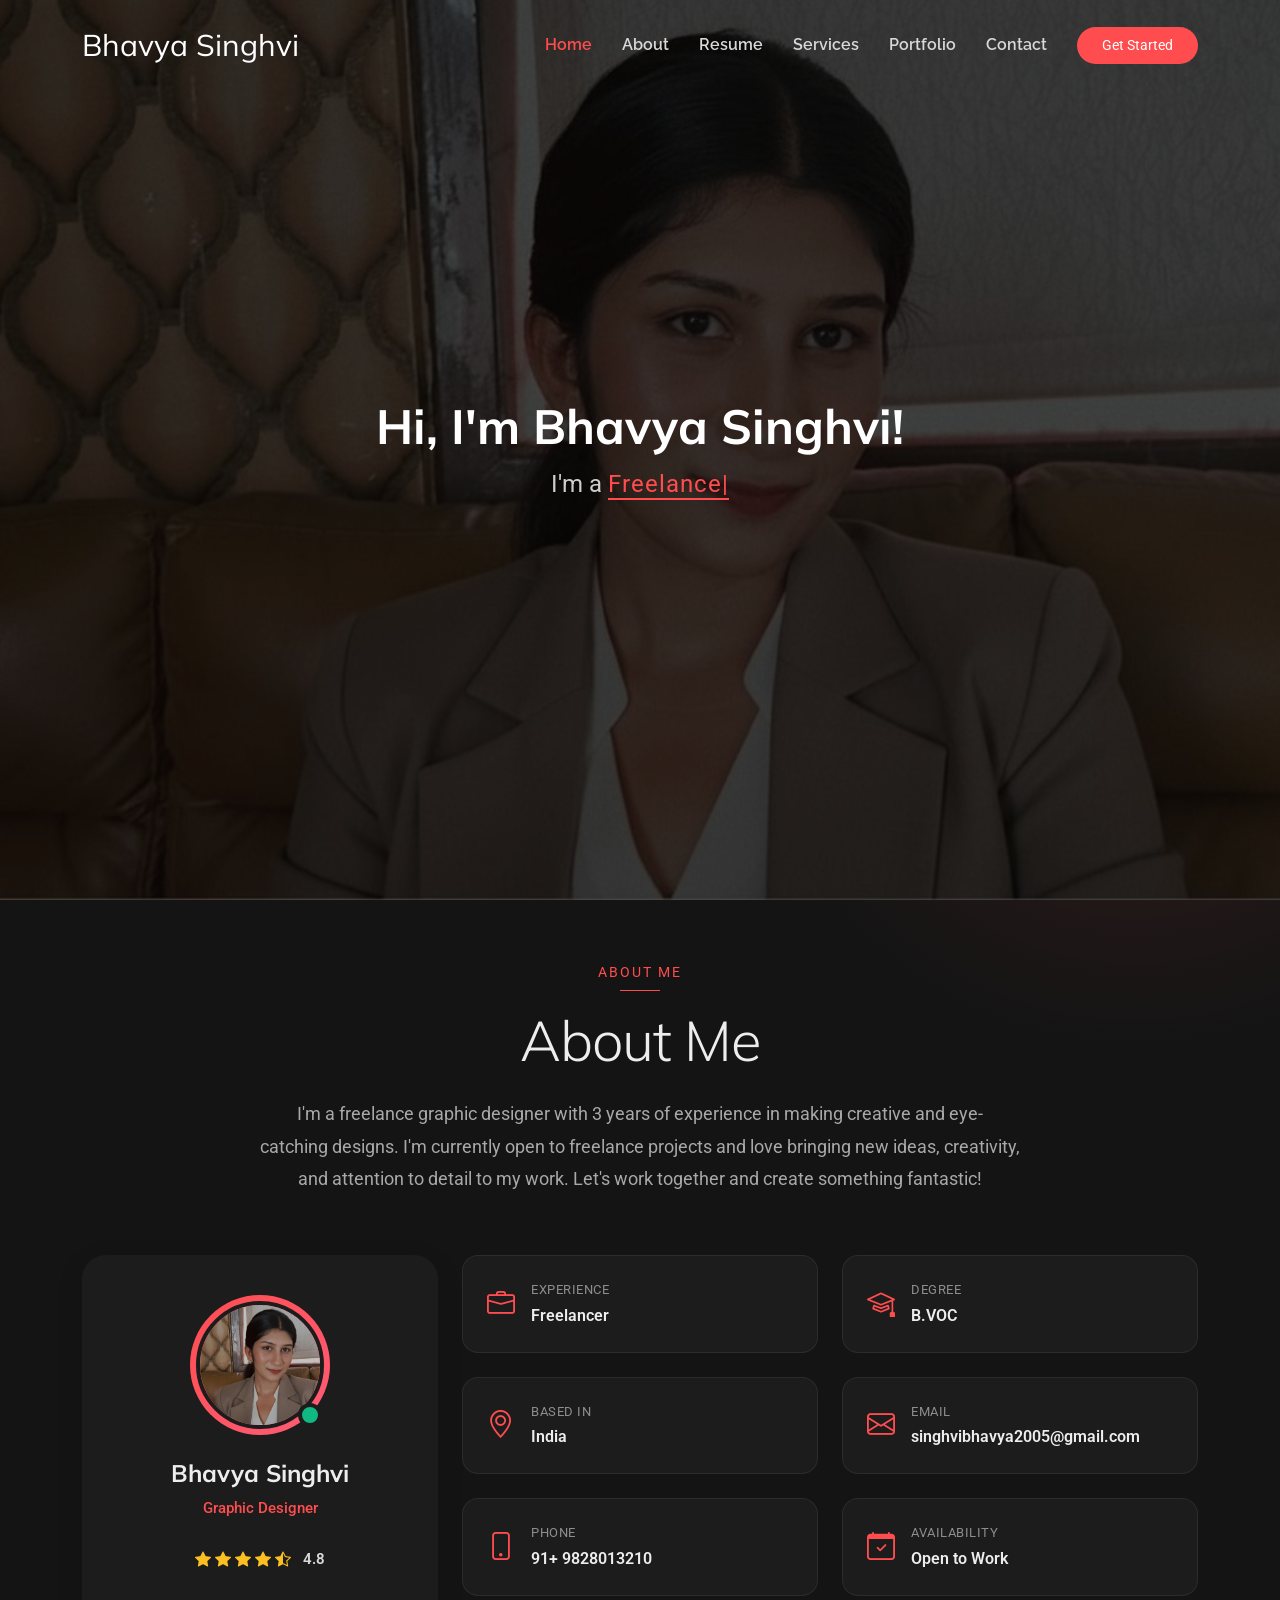
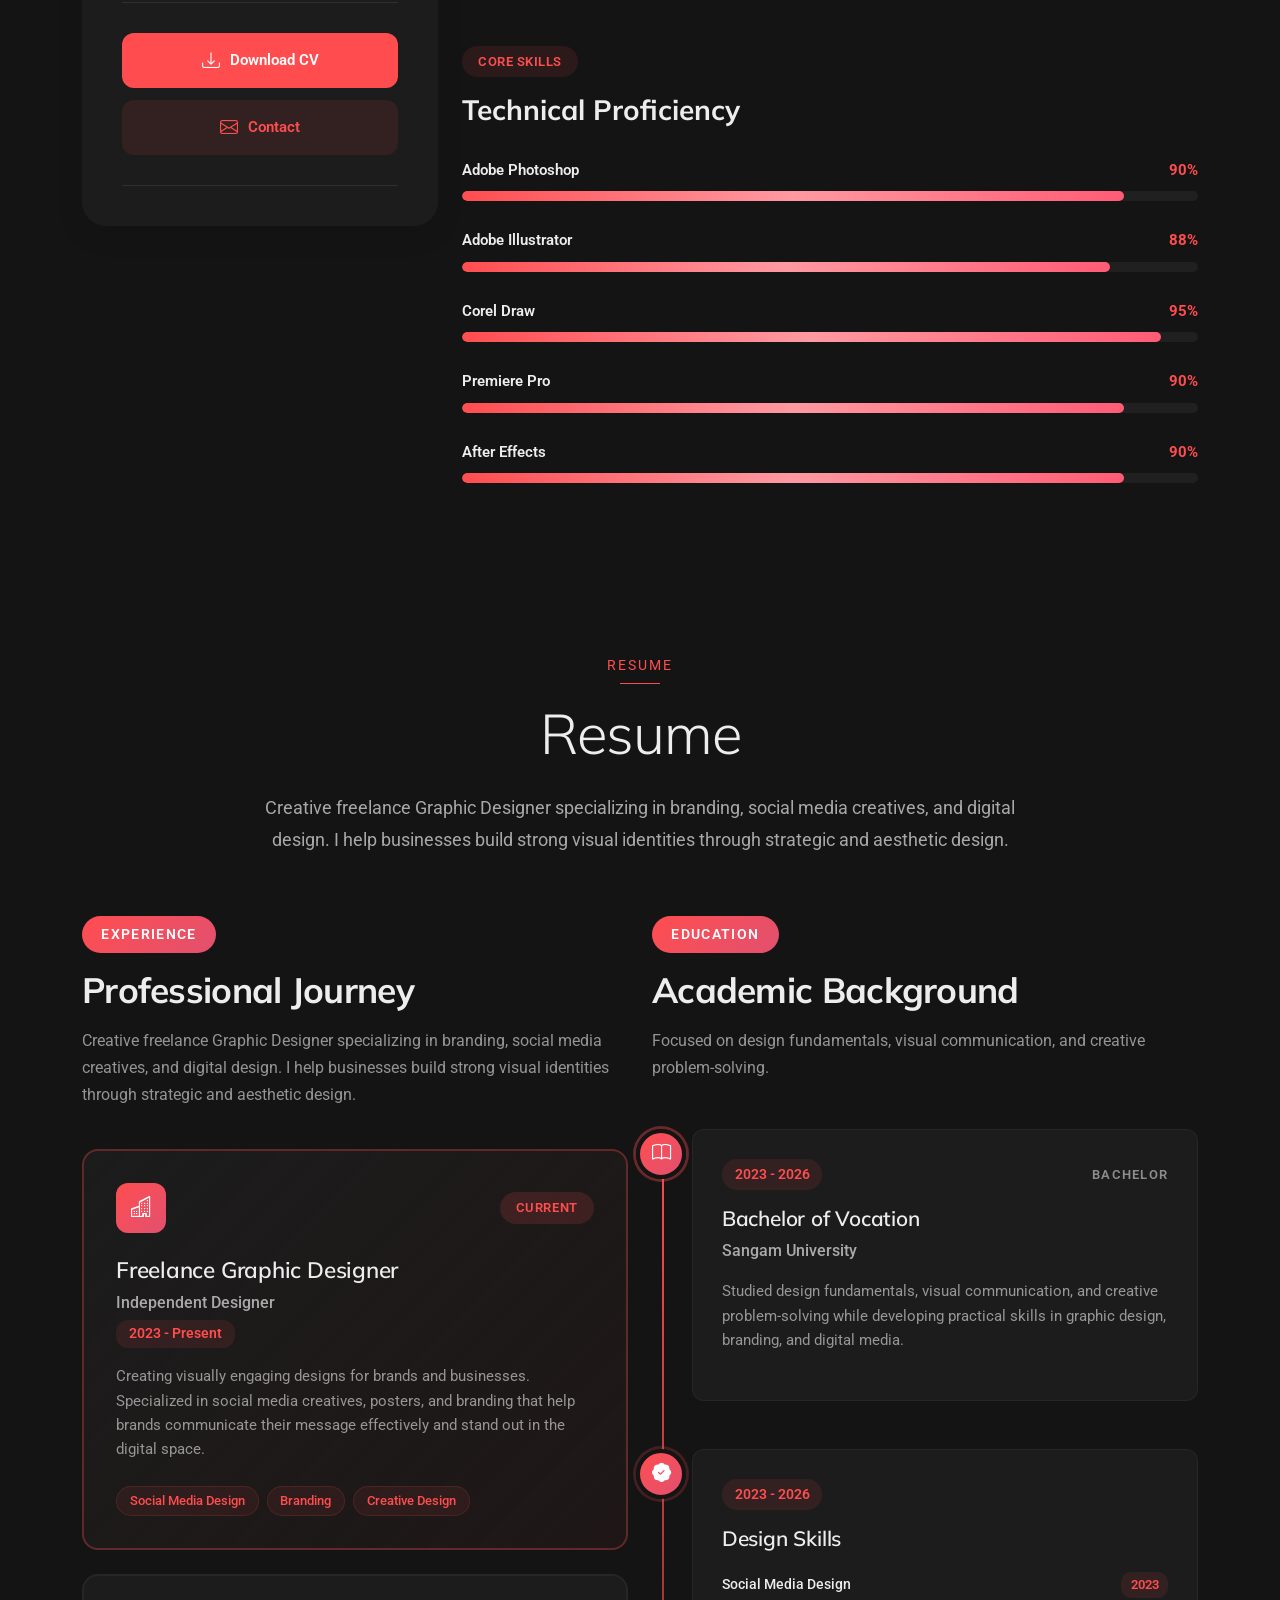
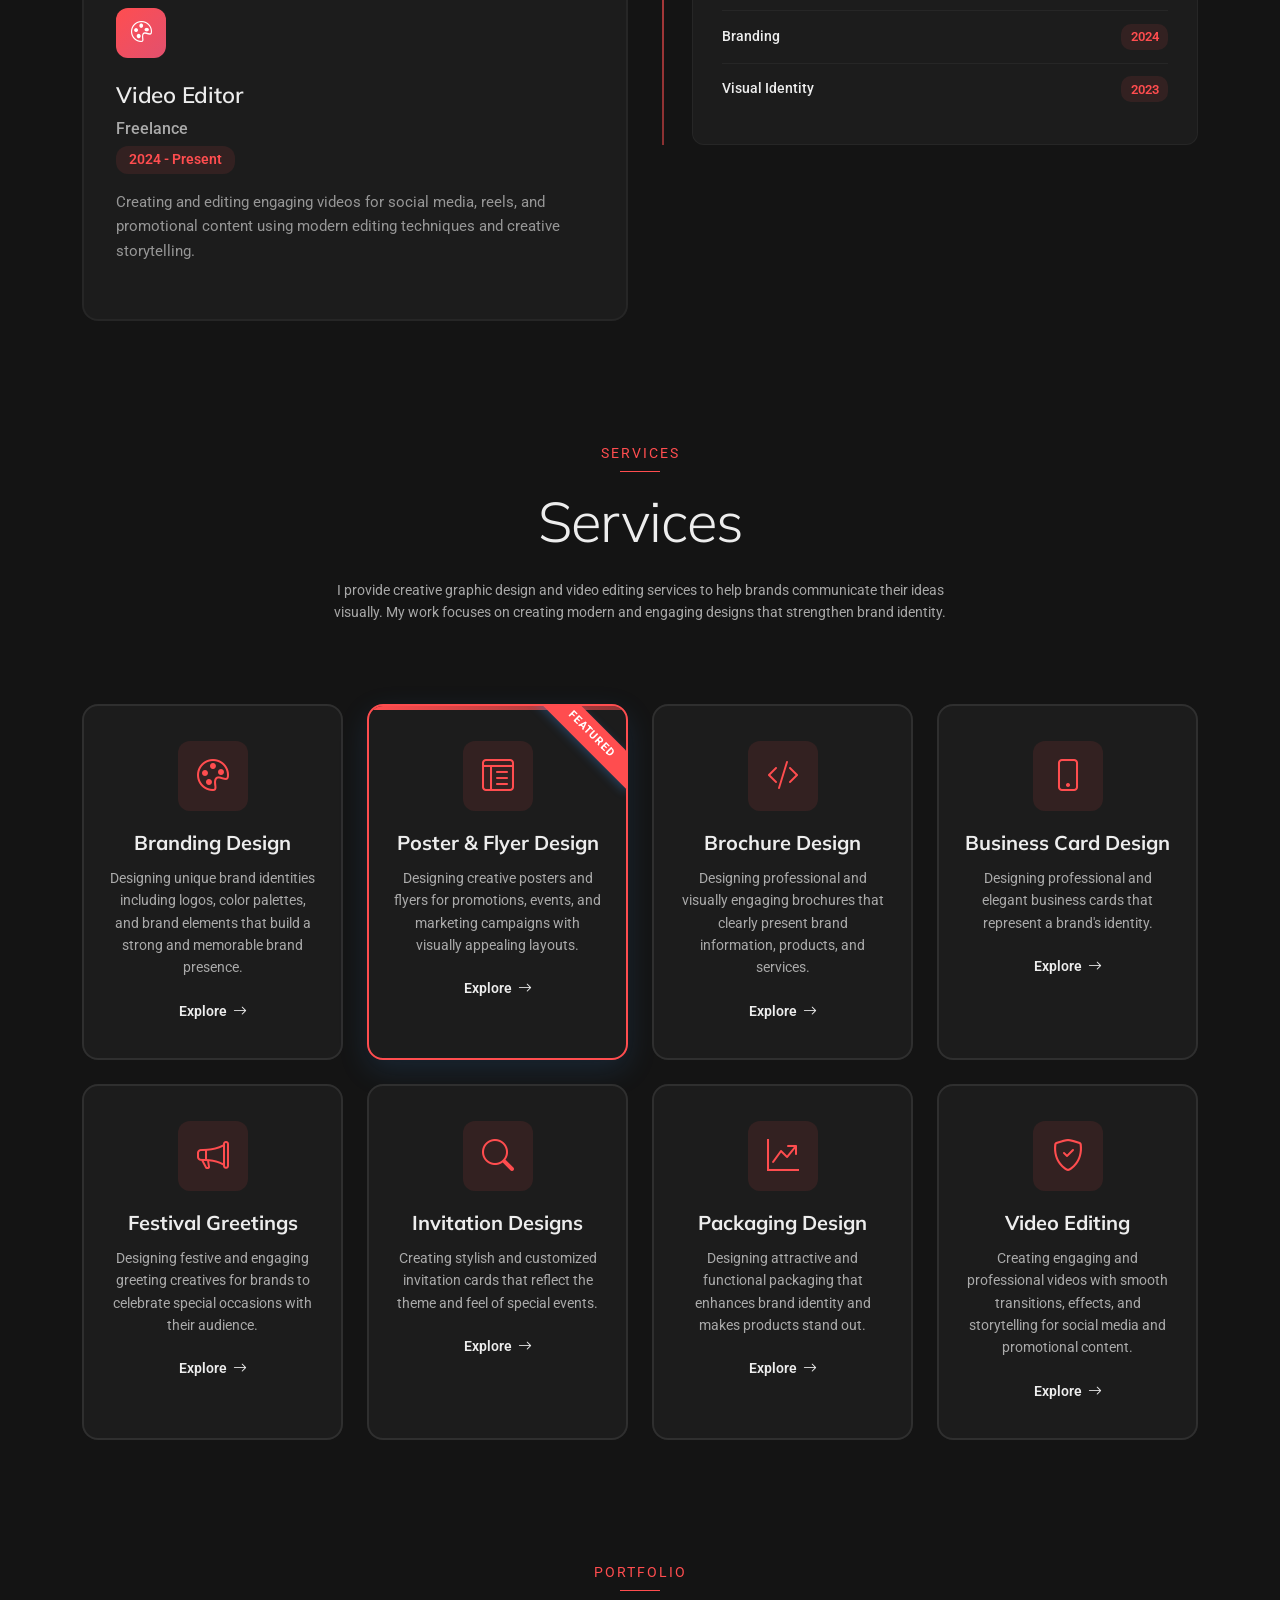
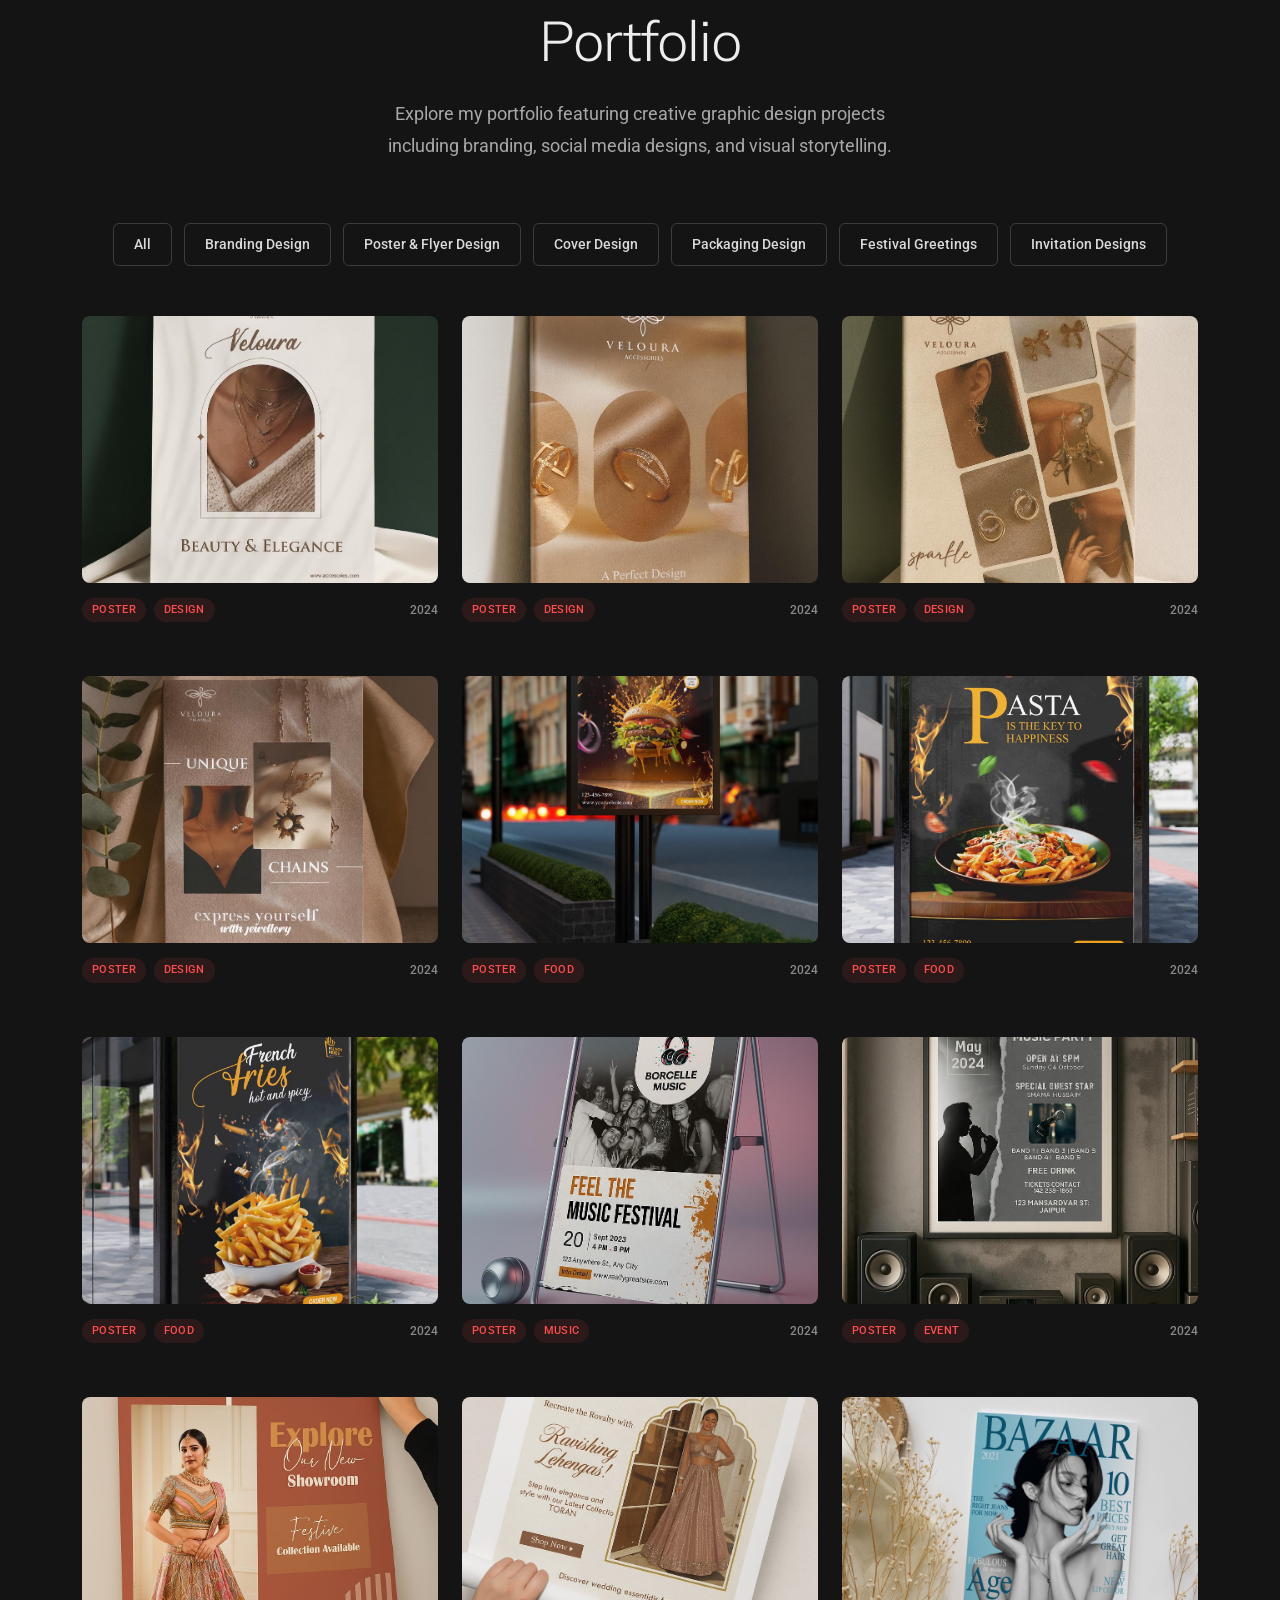
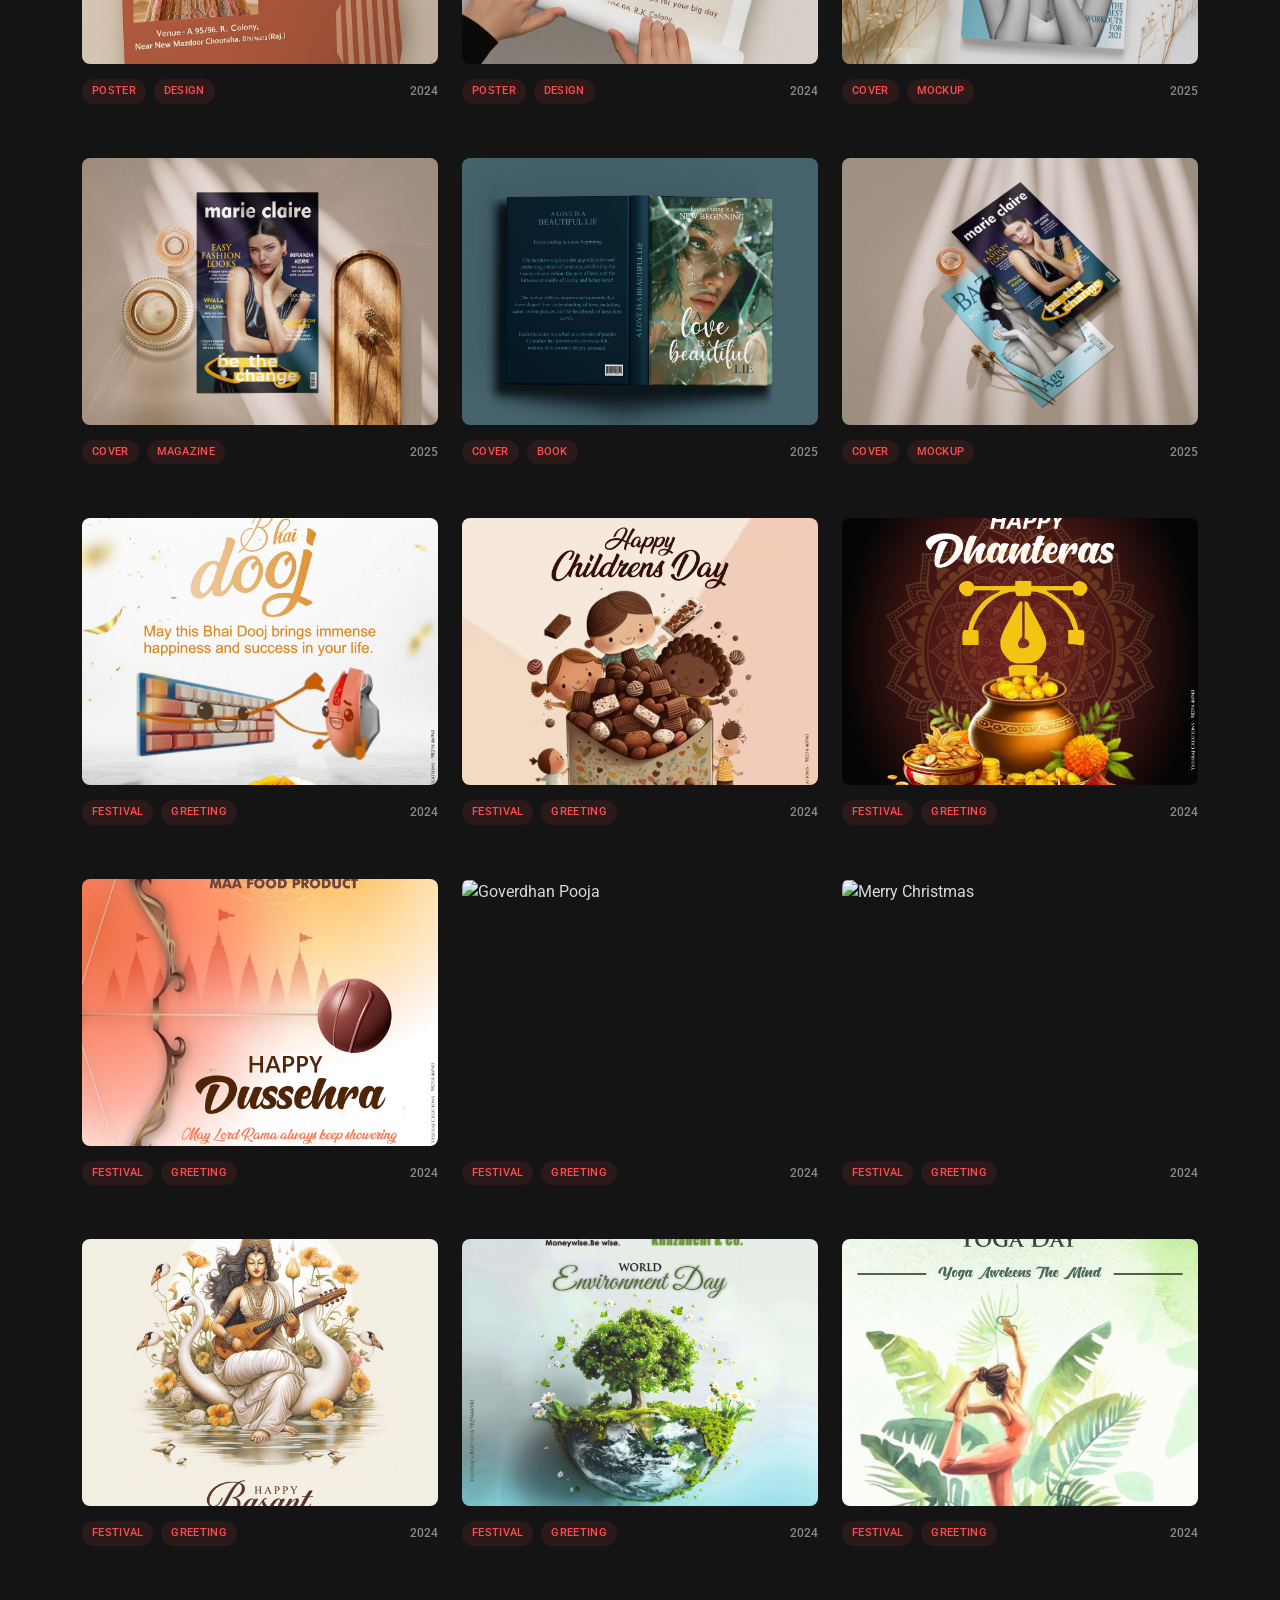
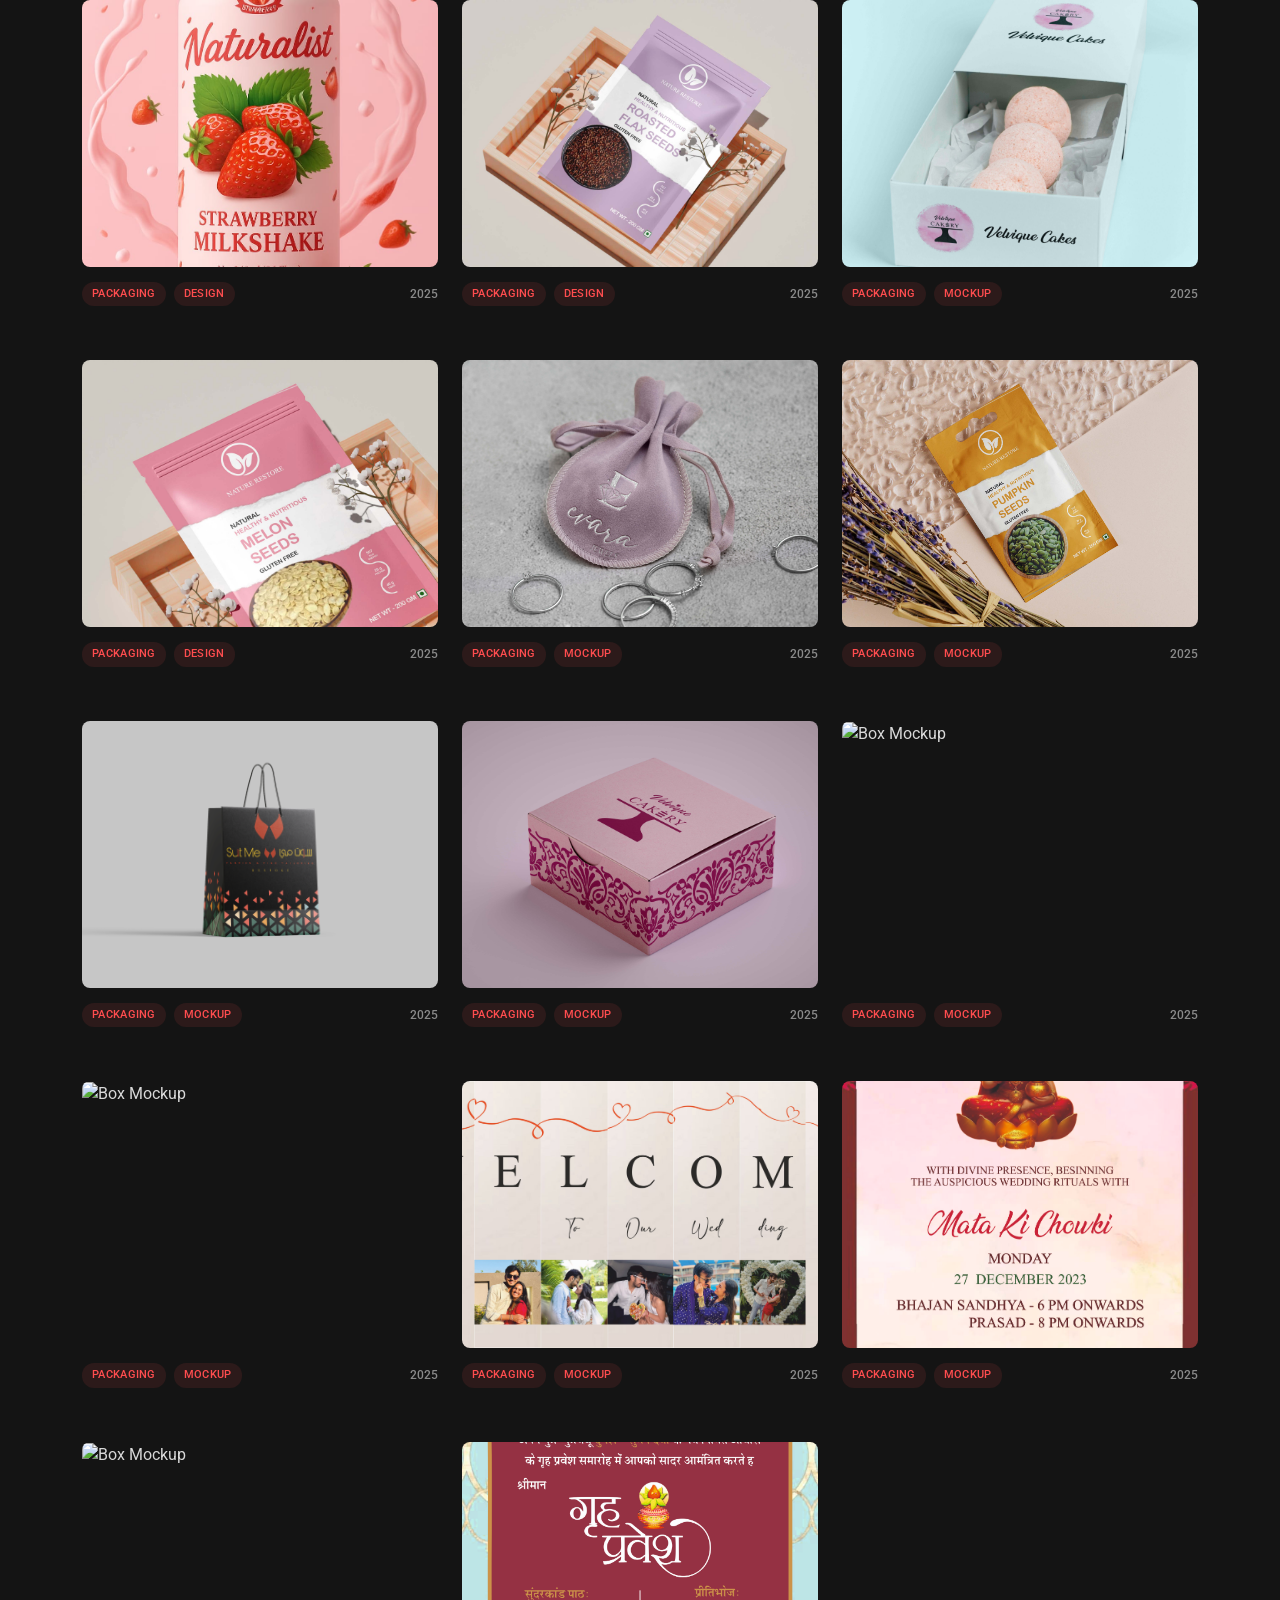
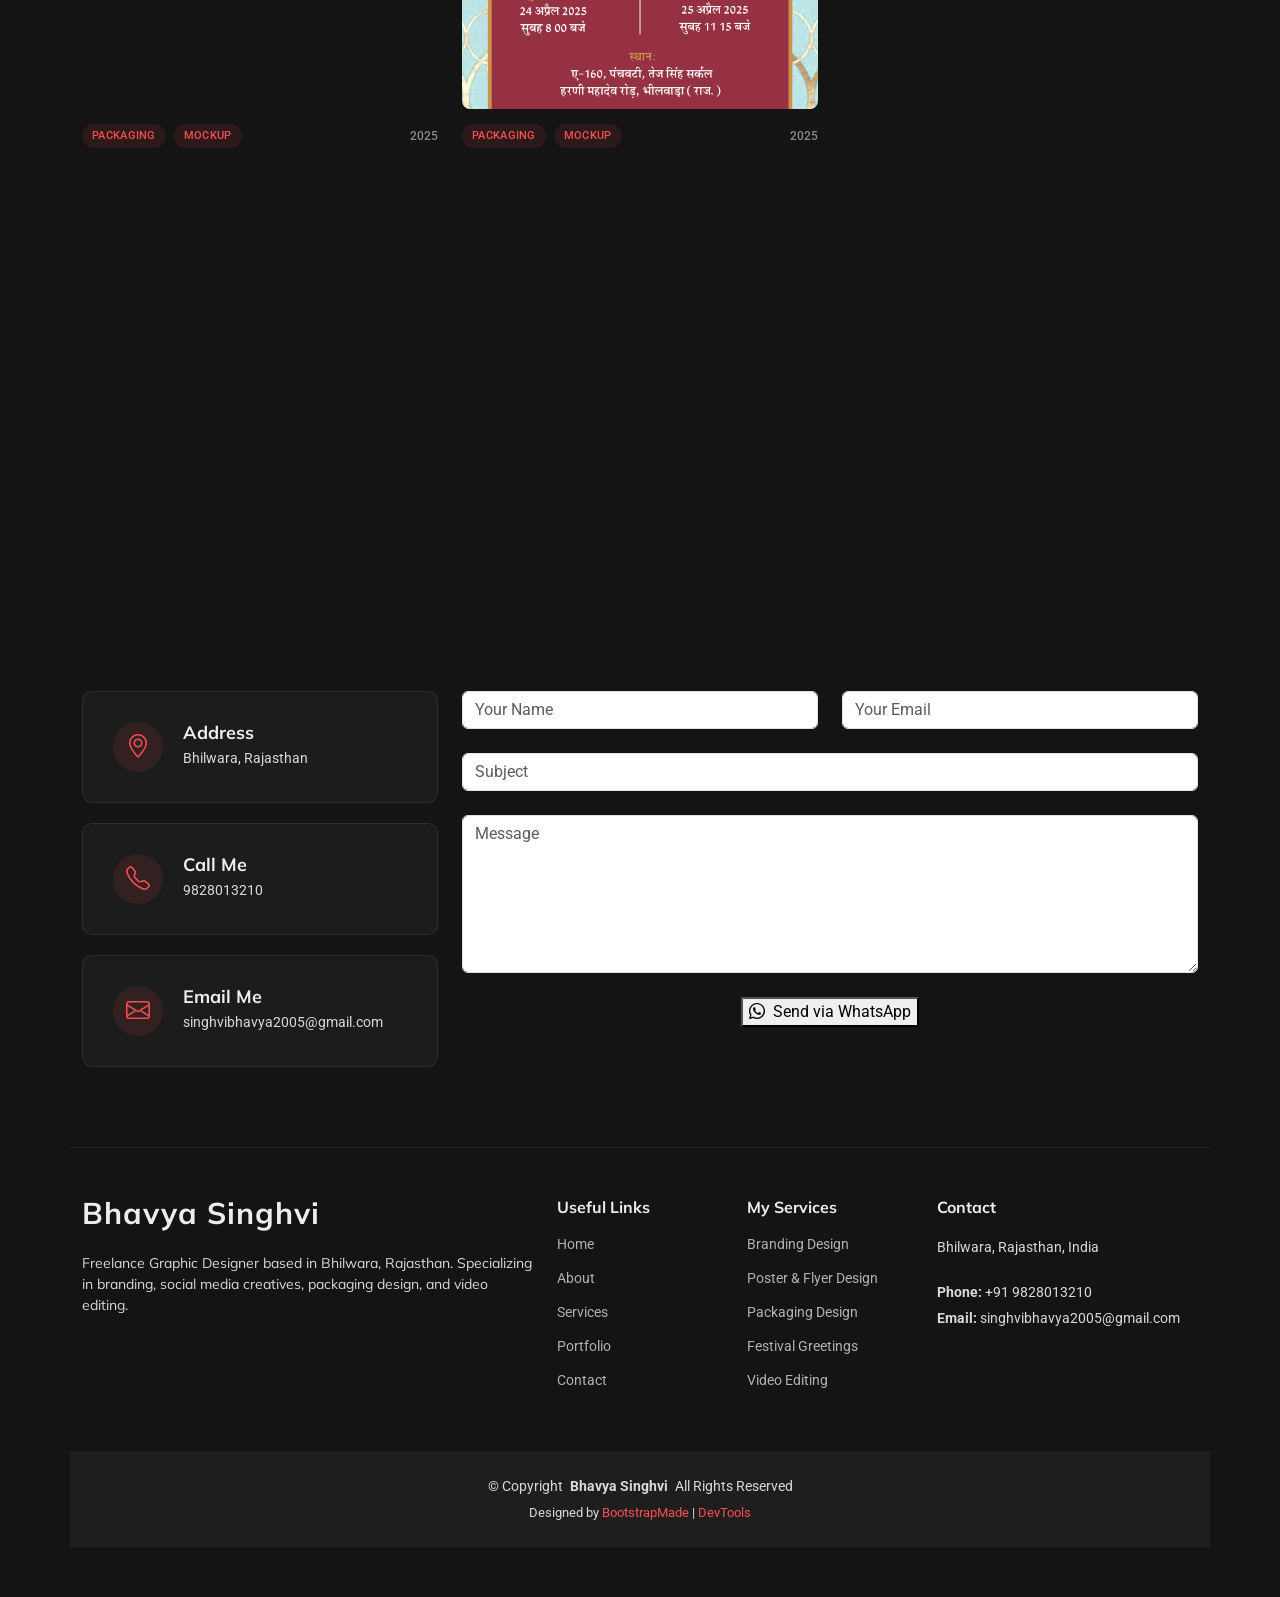
==== commit eadd616f: "Initial commit" ====
--- a/index.html
+++ b/index.html
@@ -4,7 +4,7 @@
 <head>
   <meta charset="utf-8">
   <meta content="width=device-width, initial-scale=1.0" name="viewport">
-  <title>Index - Craftivo Bootstrap Template</title>
+  <title>Bhavya Singhvi</title>
   <meta name="description" content="">
   <meta name="keywords" content="">
 
@@ -398,21 +398,7 @@
           </div>
         </div>
 
-        <div class="row mt-5">
-          <div class="col-12" data-aos="fade-up" data-aos-delay="200">
-            <div class="cta-box">
-              <div class="row align-items-center">
-                <div class="col-lg-8">
-                  <h3>Transform Your Vision Into Reality</h3>
-                  <p>Partner with us to bring your ideas to life with innovative solutions tailored to your needs</p>
-                </div>
-                <div class="col-lg-4 text-lg-end text-center">
-                  <a href="service-details.html" class="cta-btn">Start Your Project</a>
-                </div>
-              </div>
-            </div>
-          </div>
-        </div>
+     
       </div>
     </section><!-- /Services Section -->
 
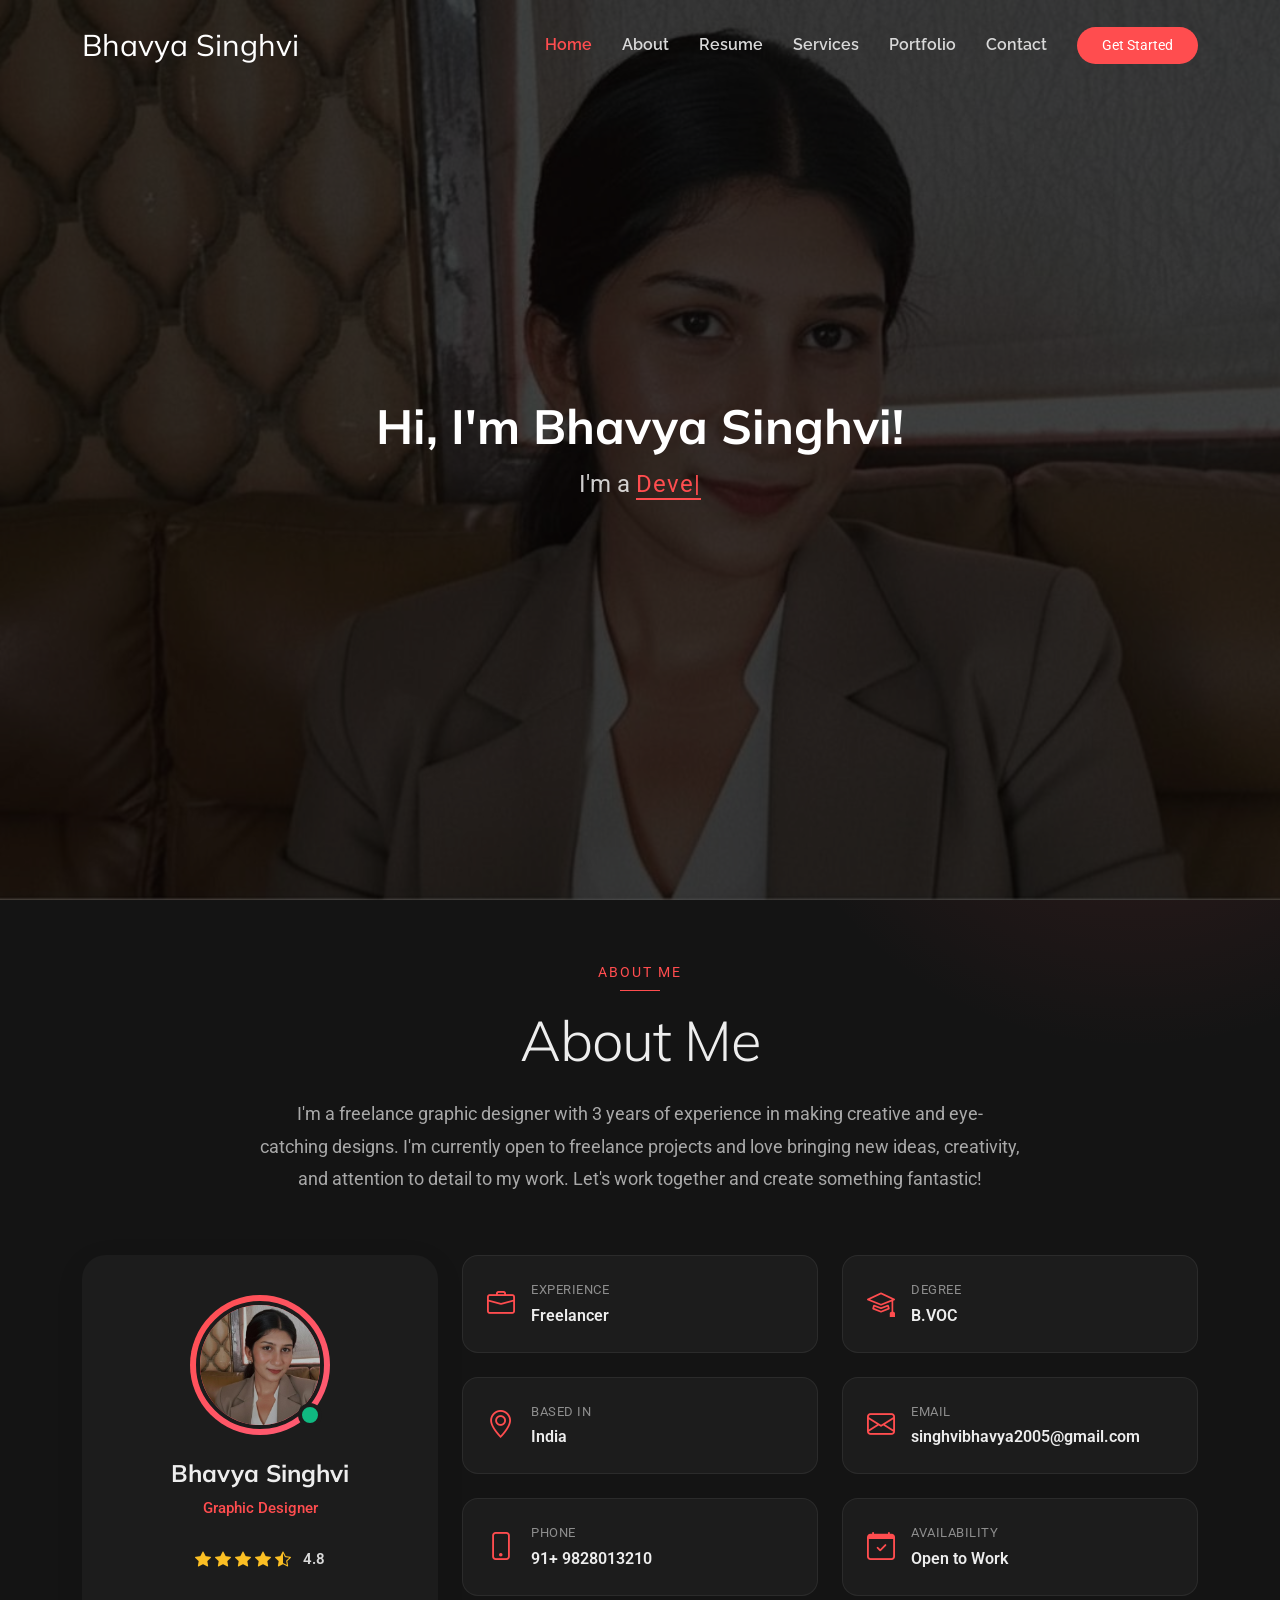
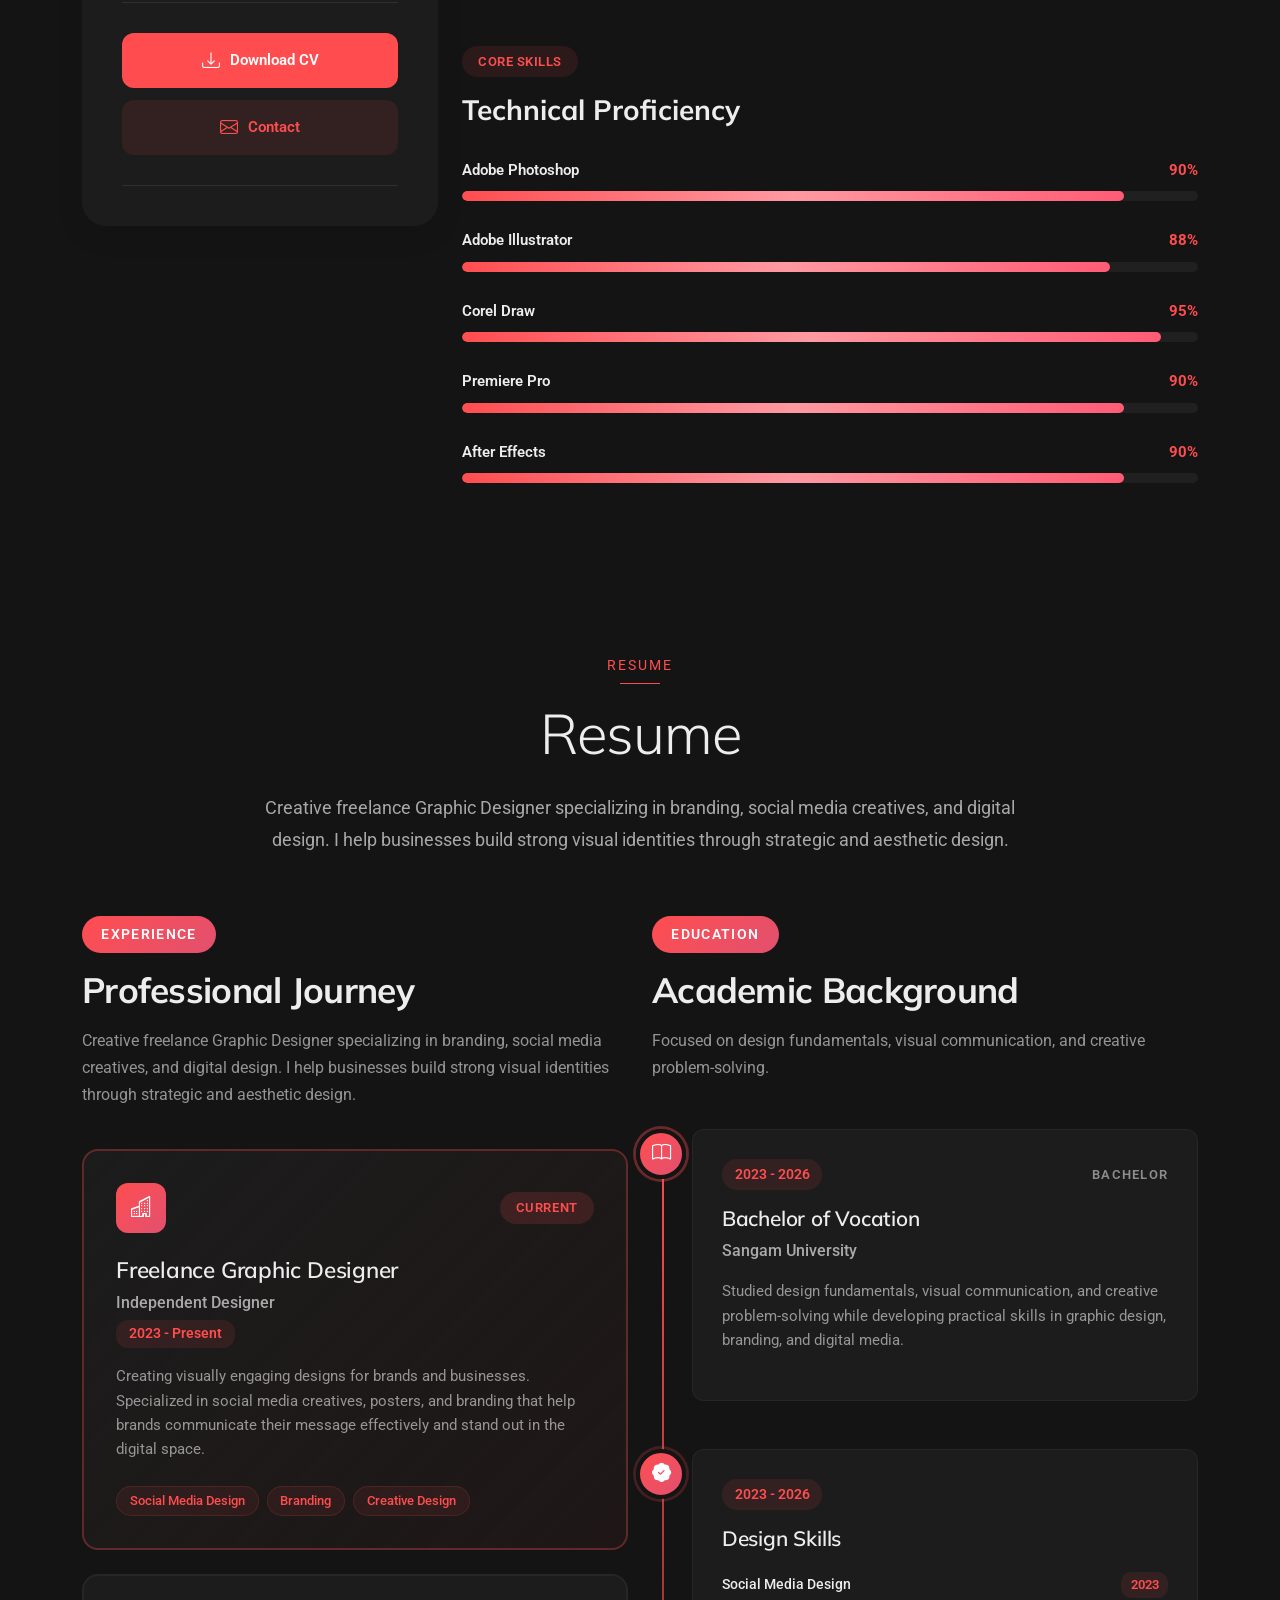
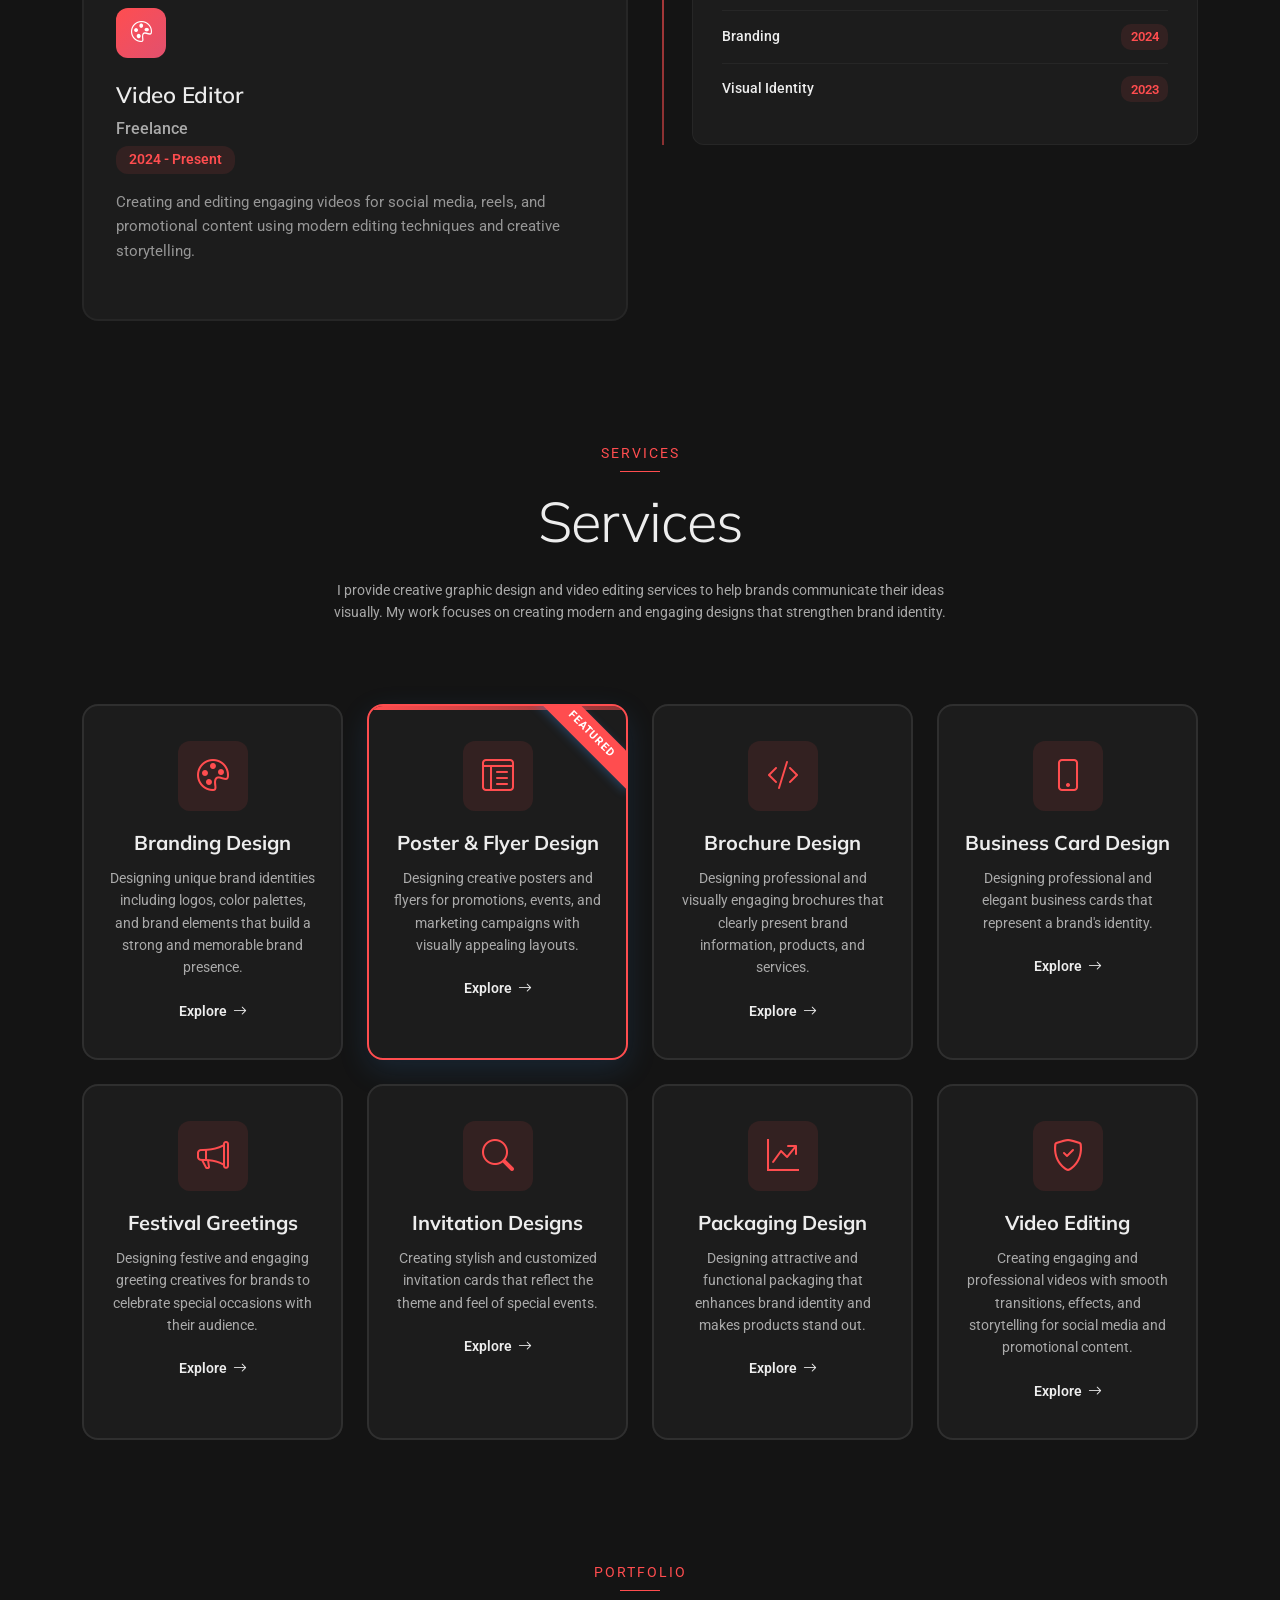
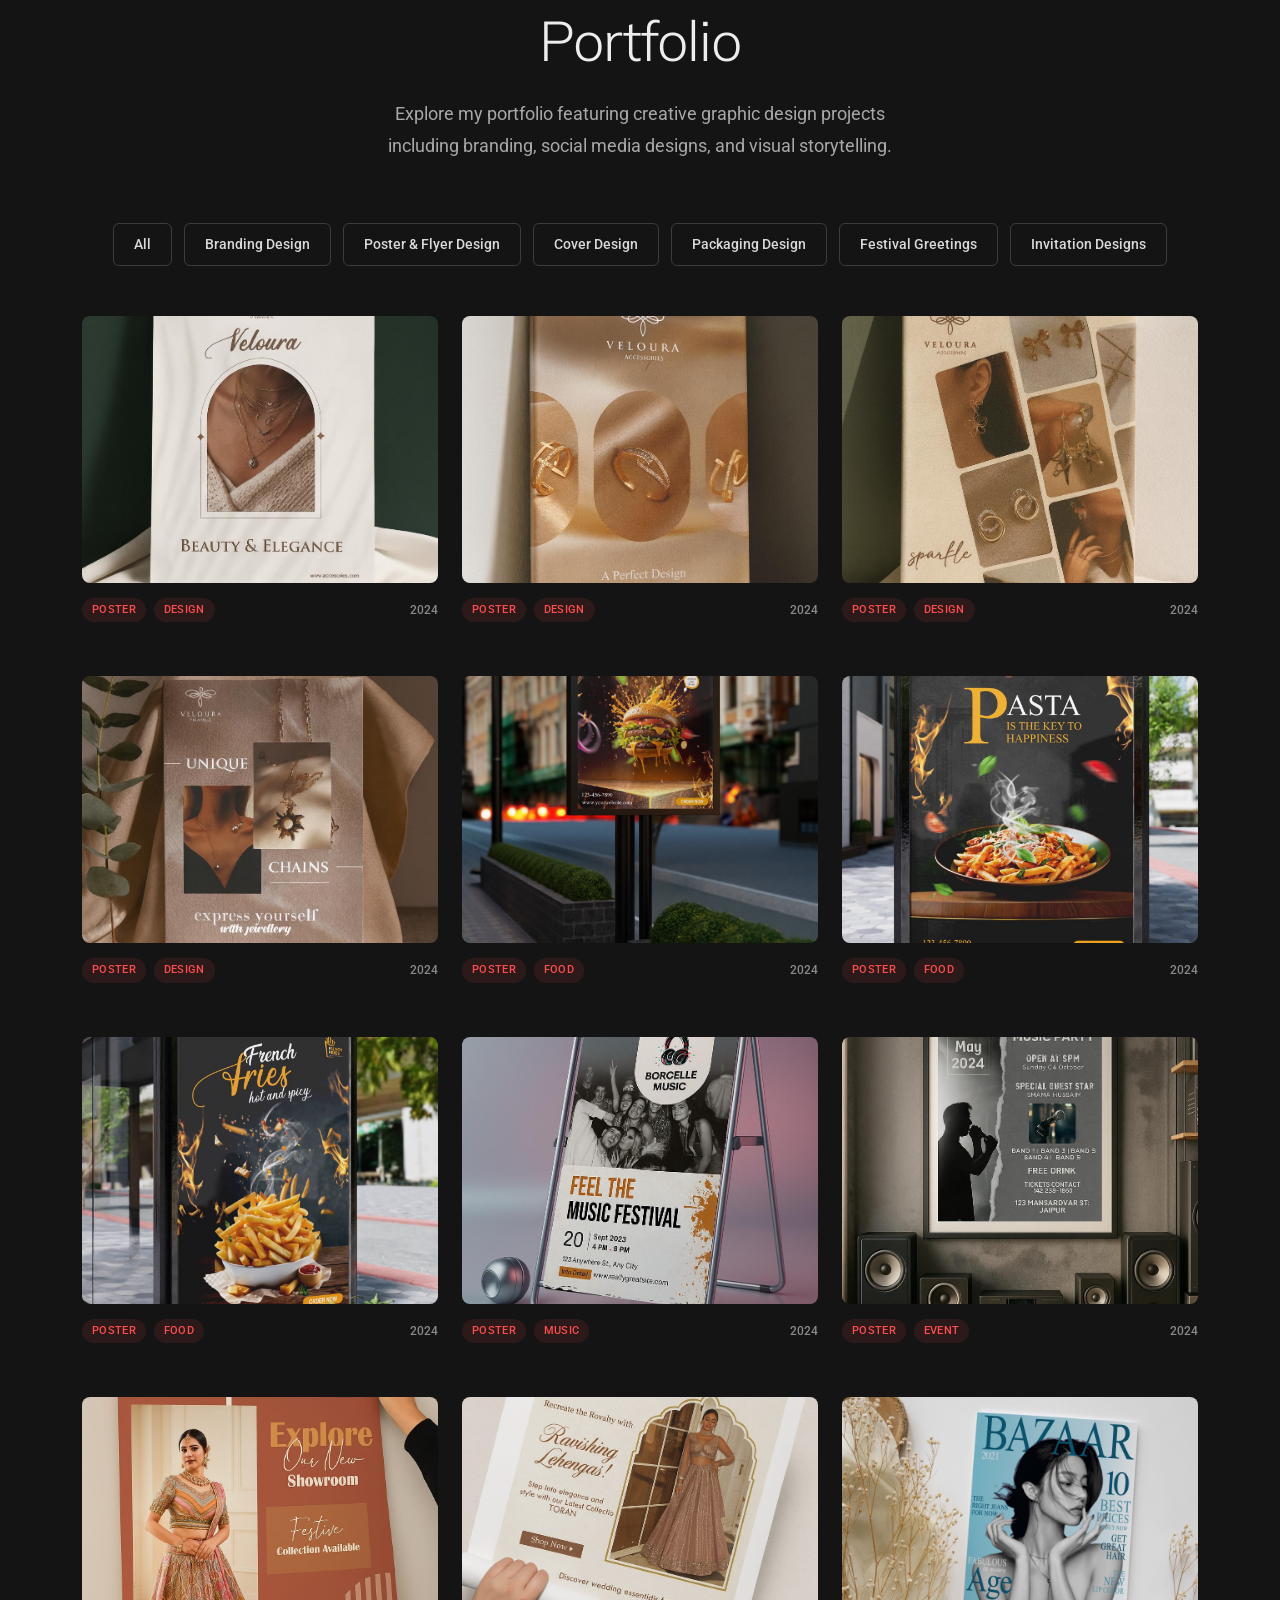
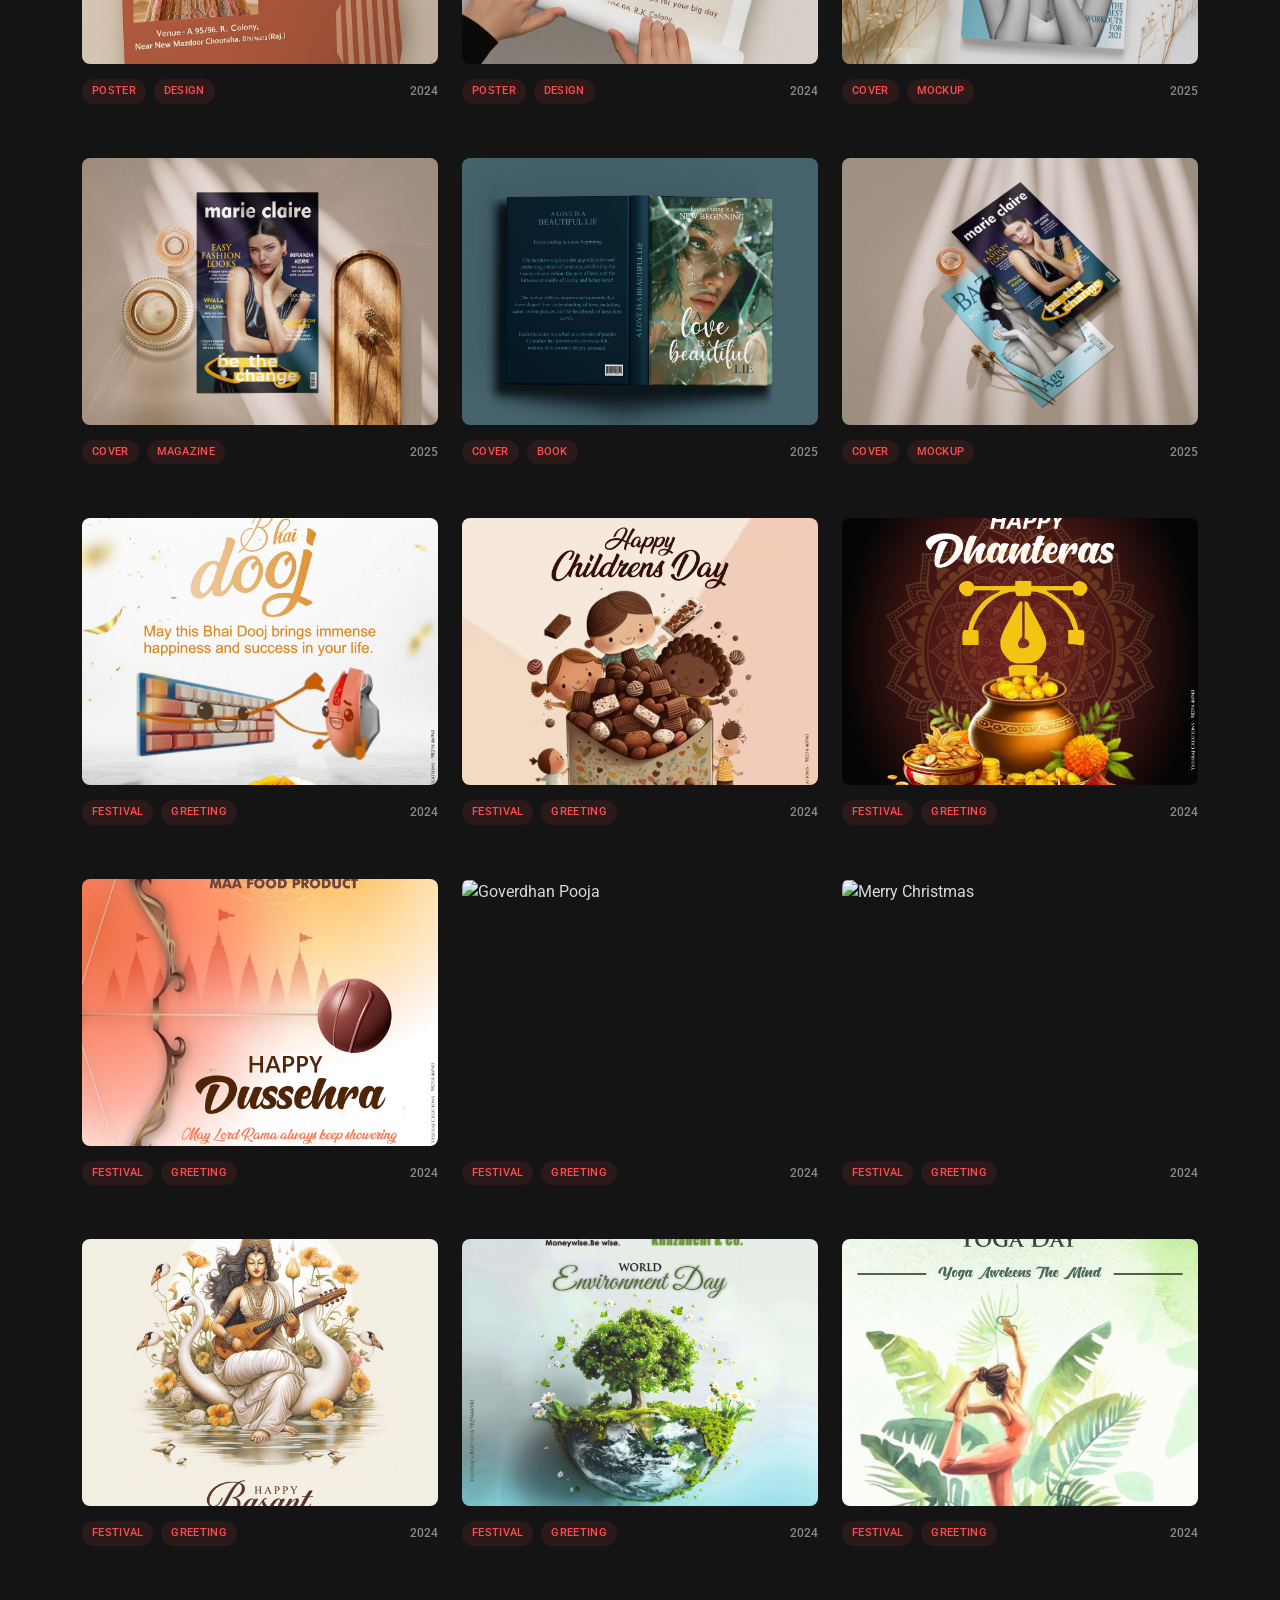
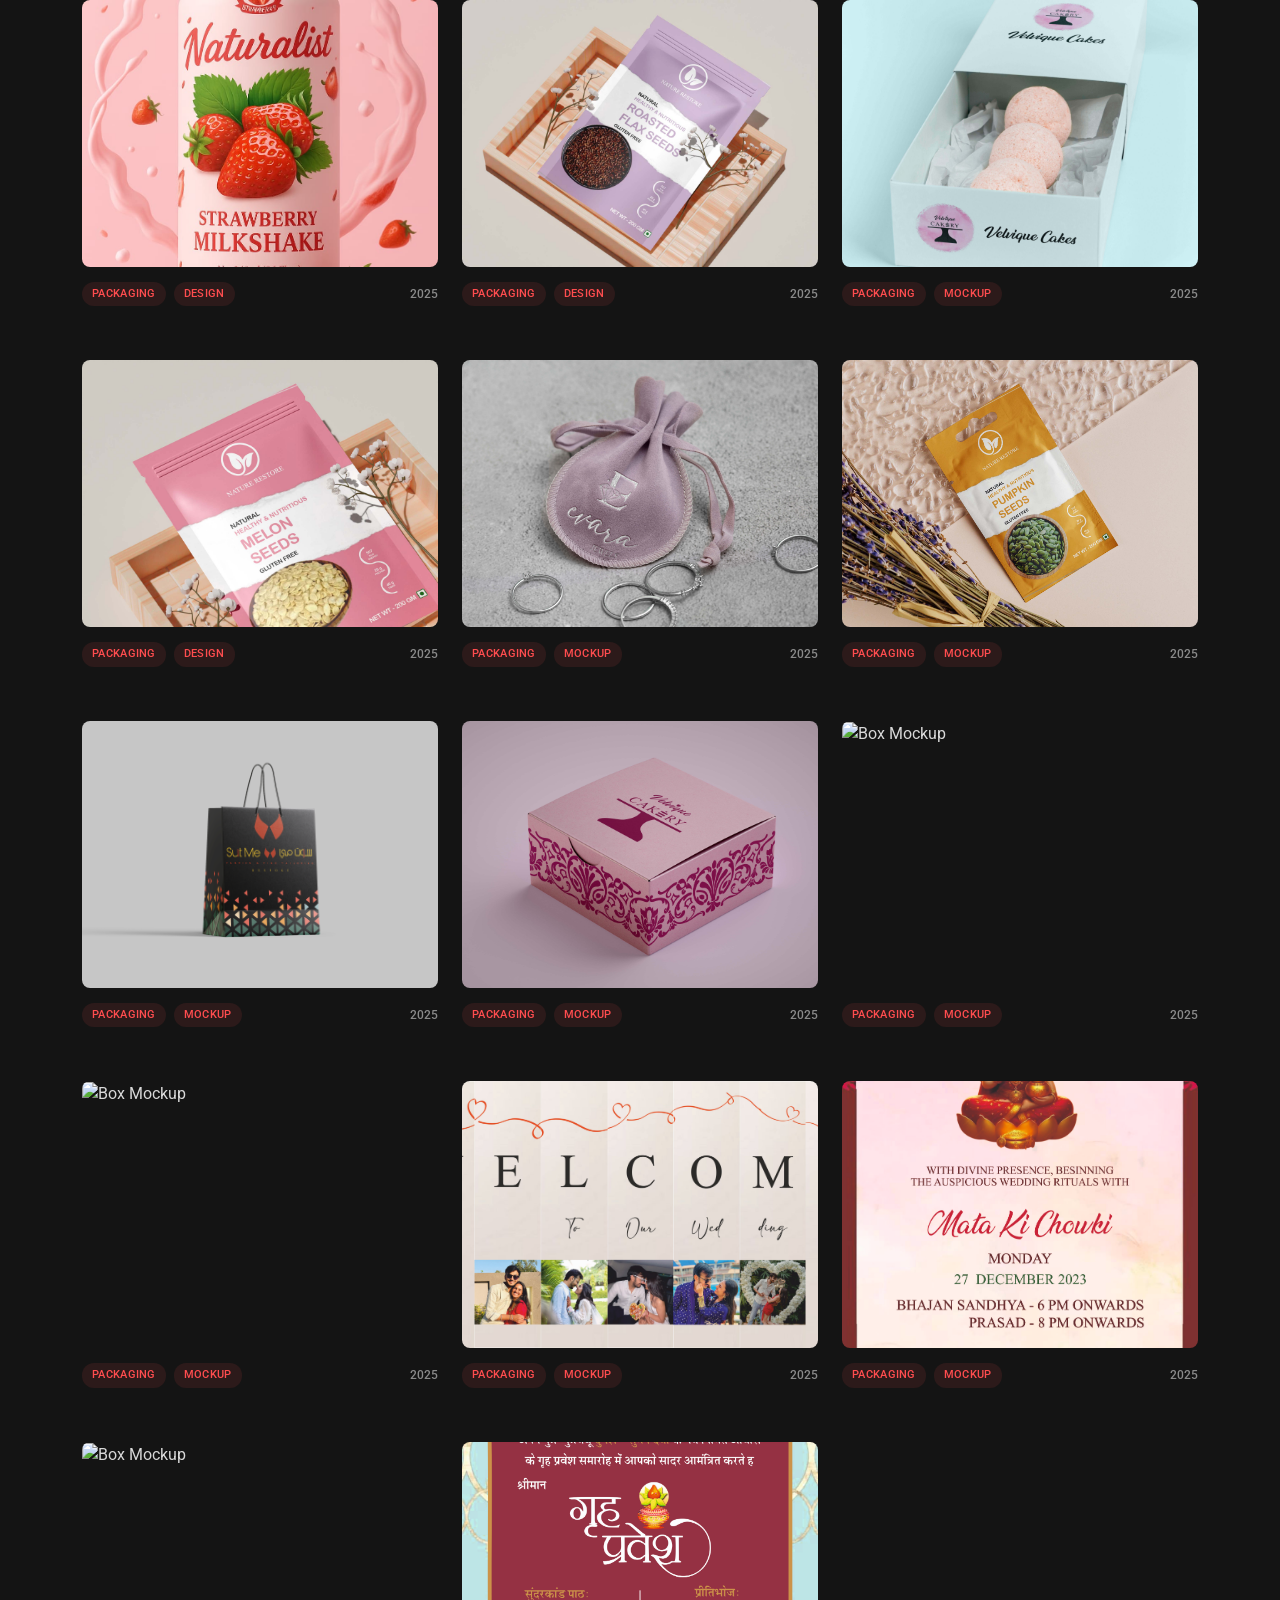
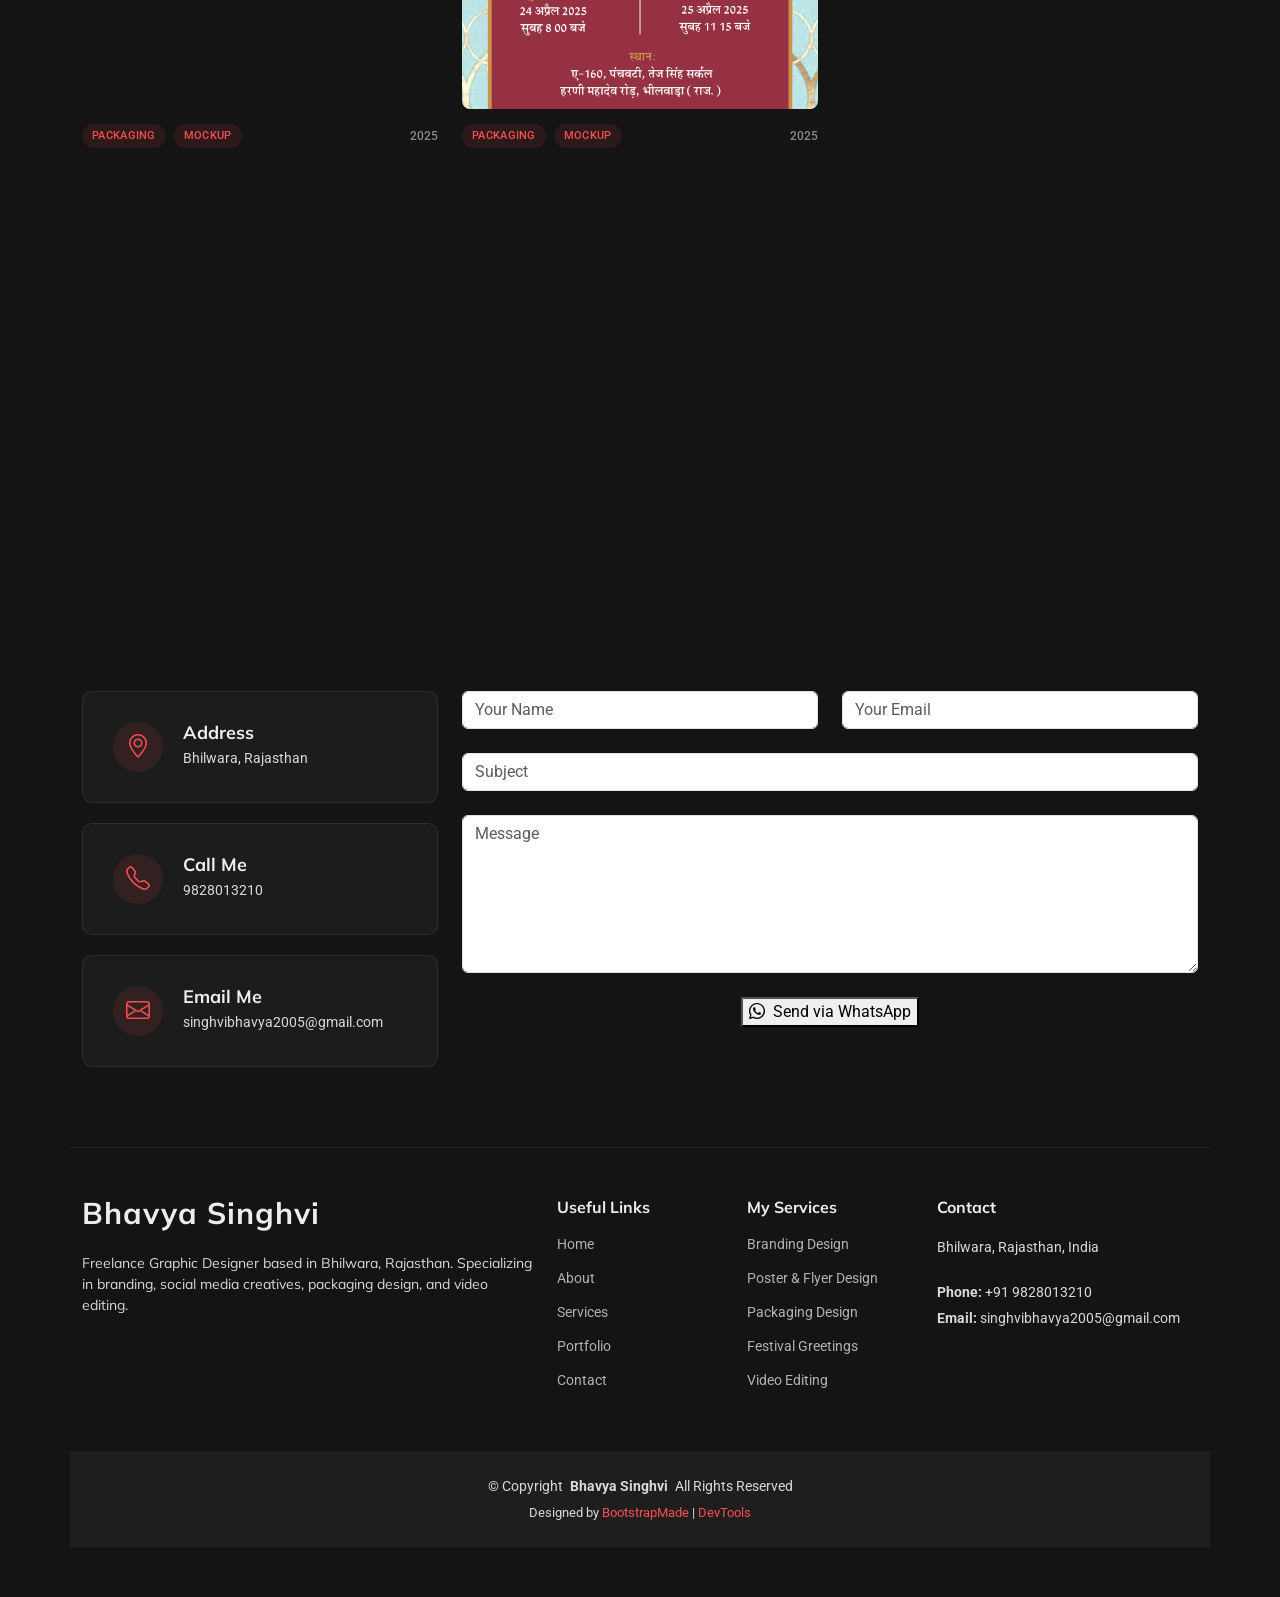
==== commit 1e5adfd8: "Initial commit" ====
--- a/index.html
+++ b/index.html
@@ -5,6 +5,7 @@
   <meta charset="utf-8">
   <meta content="width=device-width, initial-scale=1.0" name="viewport">
   <title>Bhavya Singhvi</title>
+  <link rel="icon" type="image/png" href="assets/img/BHAVYA SINGHVI.jpeg">
   <meta name="description" content="">
   <meta name="keywords" content="">
 
@@ -404,7 +405,7 @@
 
     <!-- Portfolio Section -->
     <section id="portfolio" class="portfolio section">
-      <div class="container section-title" data-aos="fade-up">
+      <div class="jcontainer section-title" data-aos="fade-up">
         <span class="subtitle">Portfolio</span>
         <h2>Portfolio</h2>
         <p>Explore my portfolio featuring creative graphic design projects including branding, social media designs, and visual storytelling.</p>
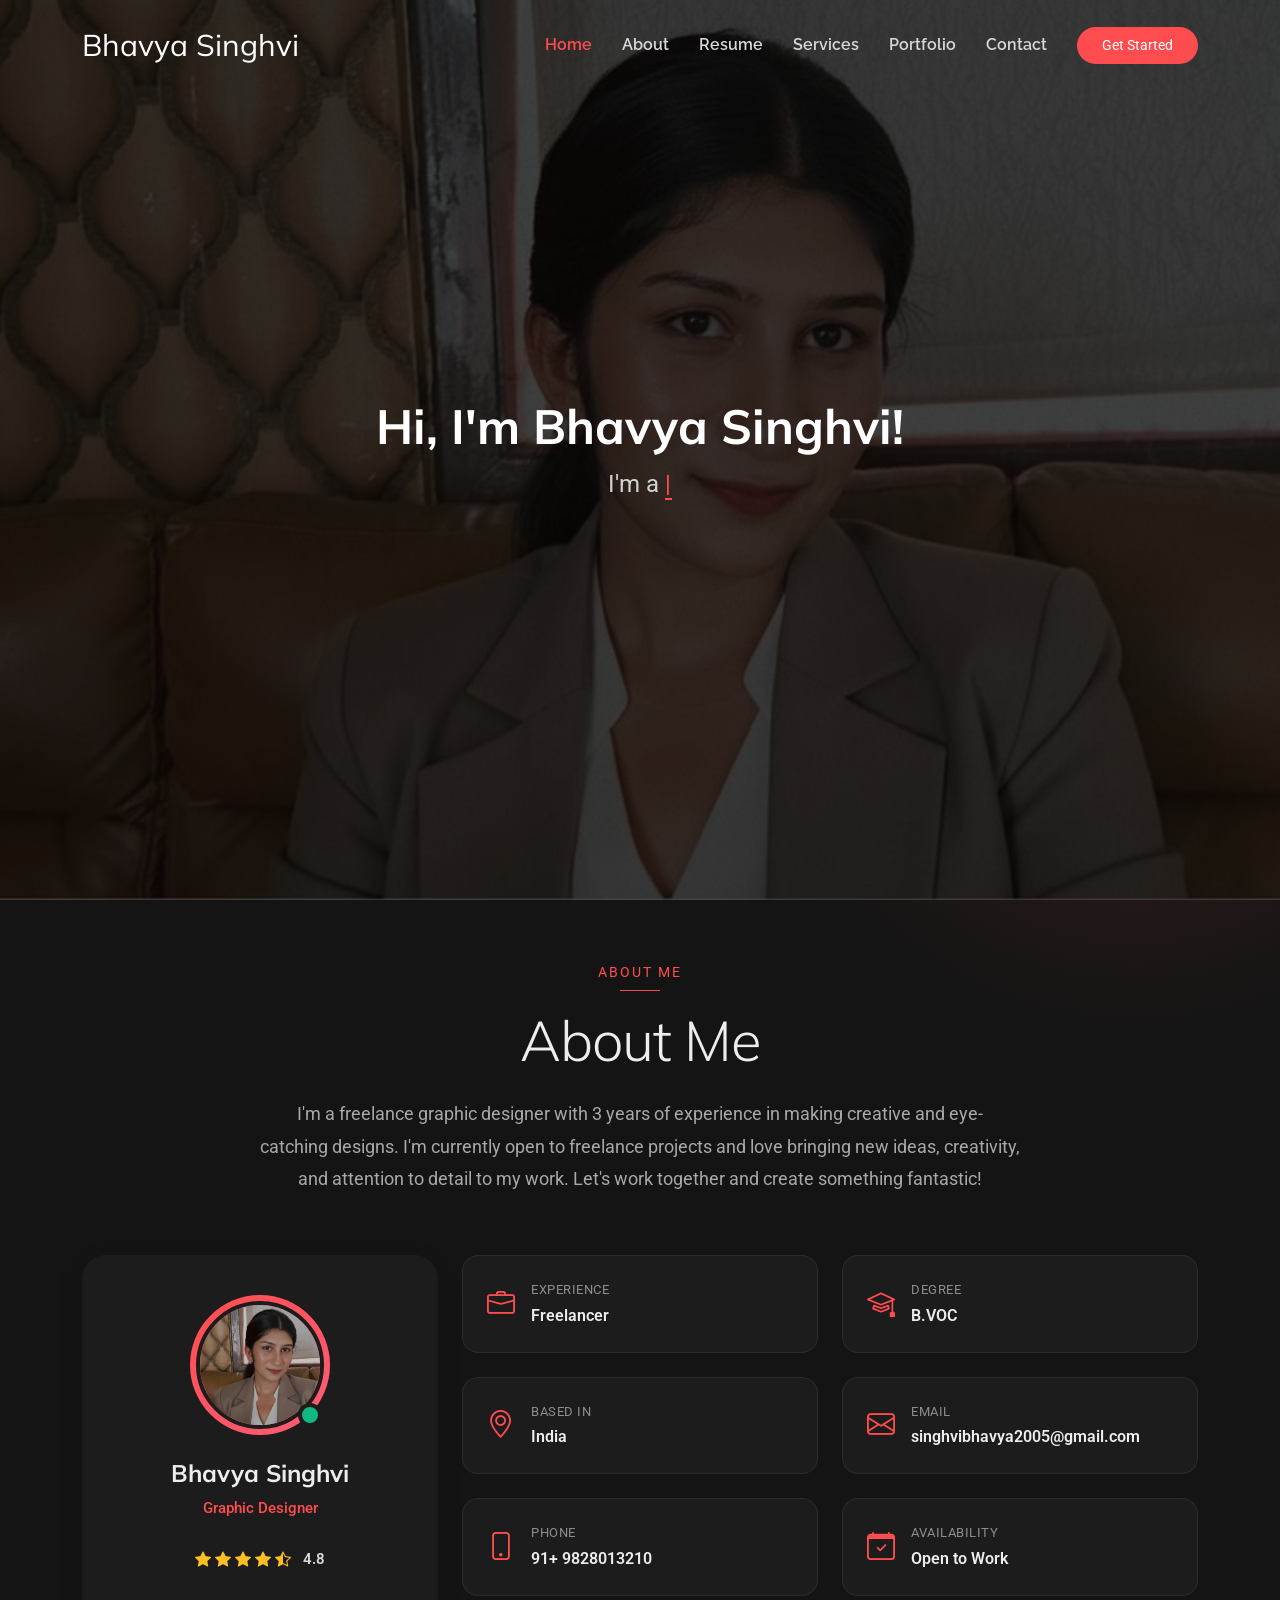
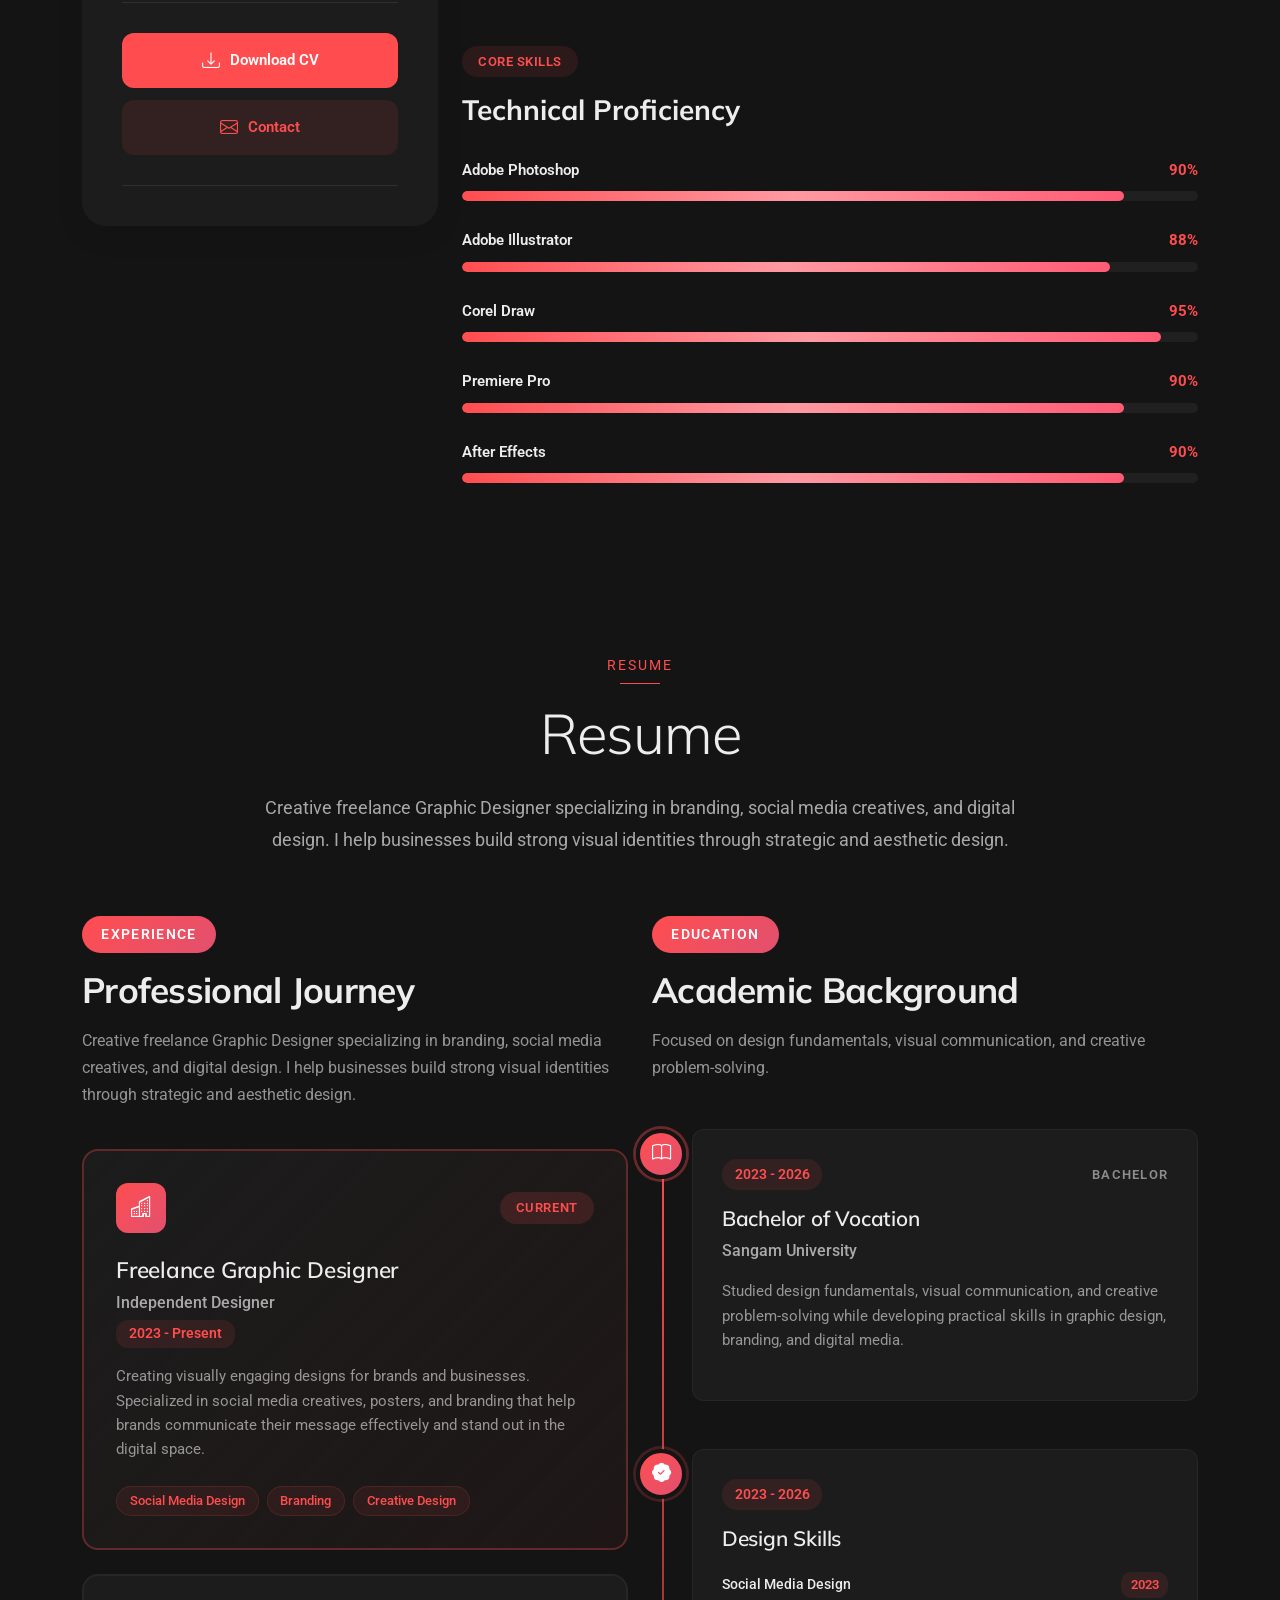
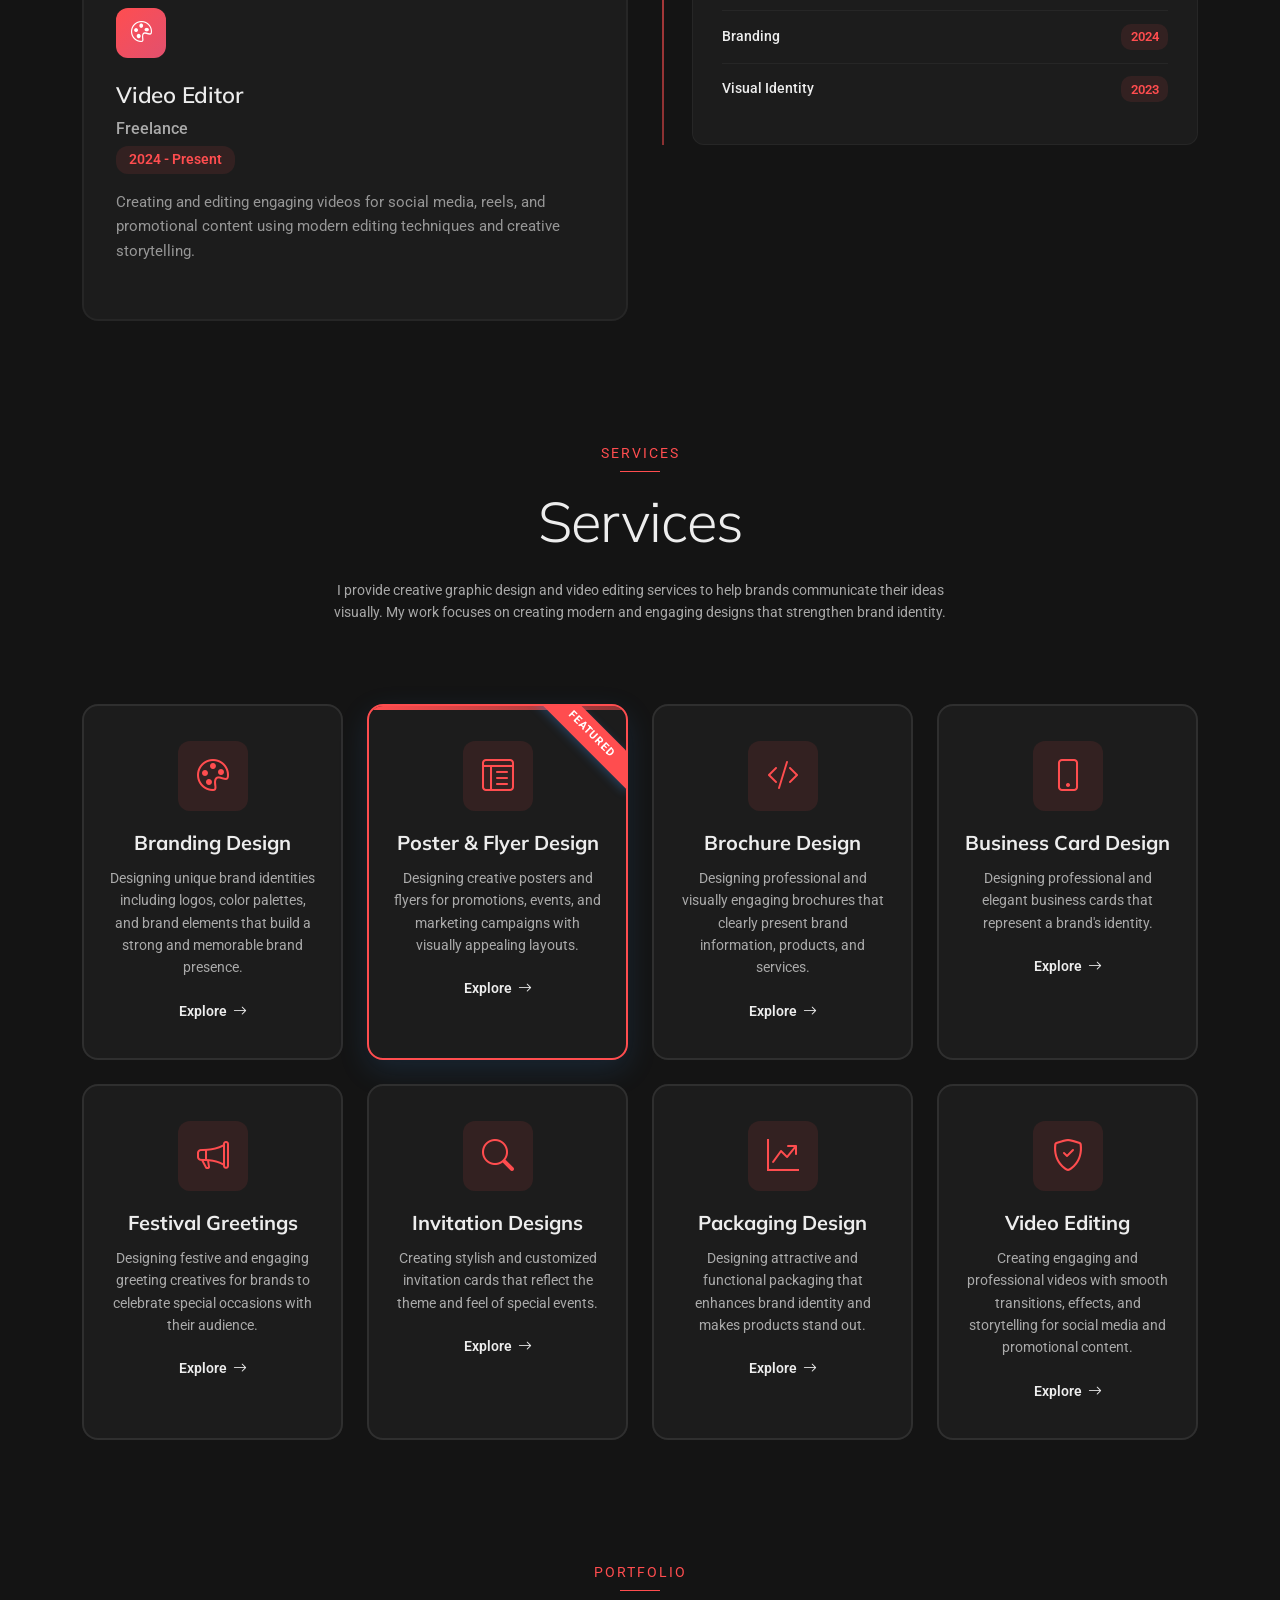
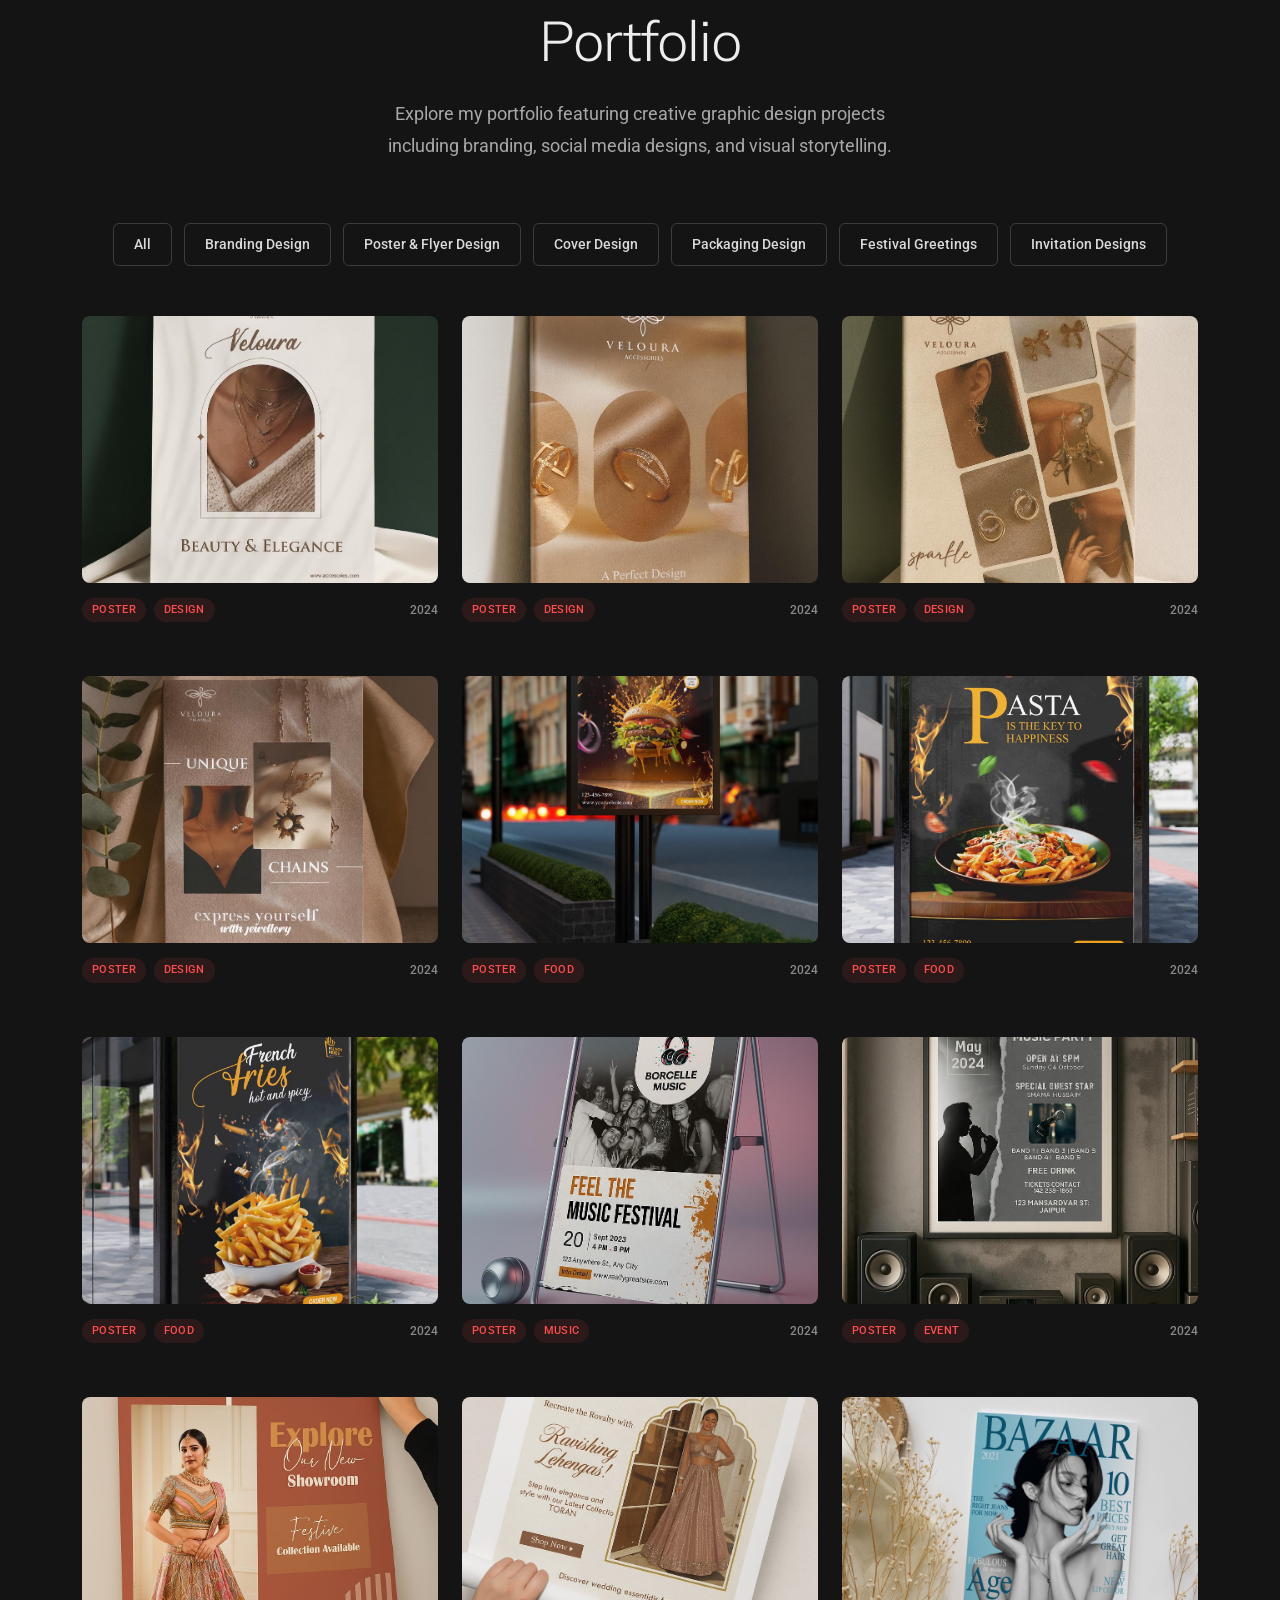
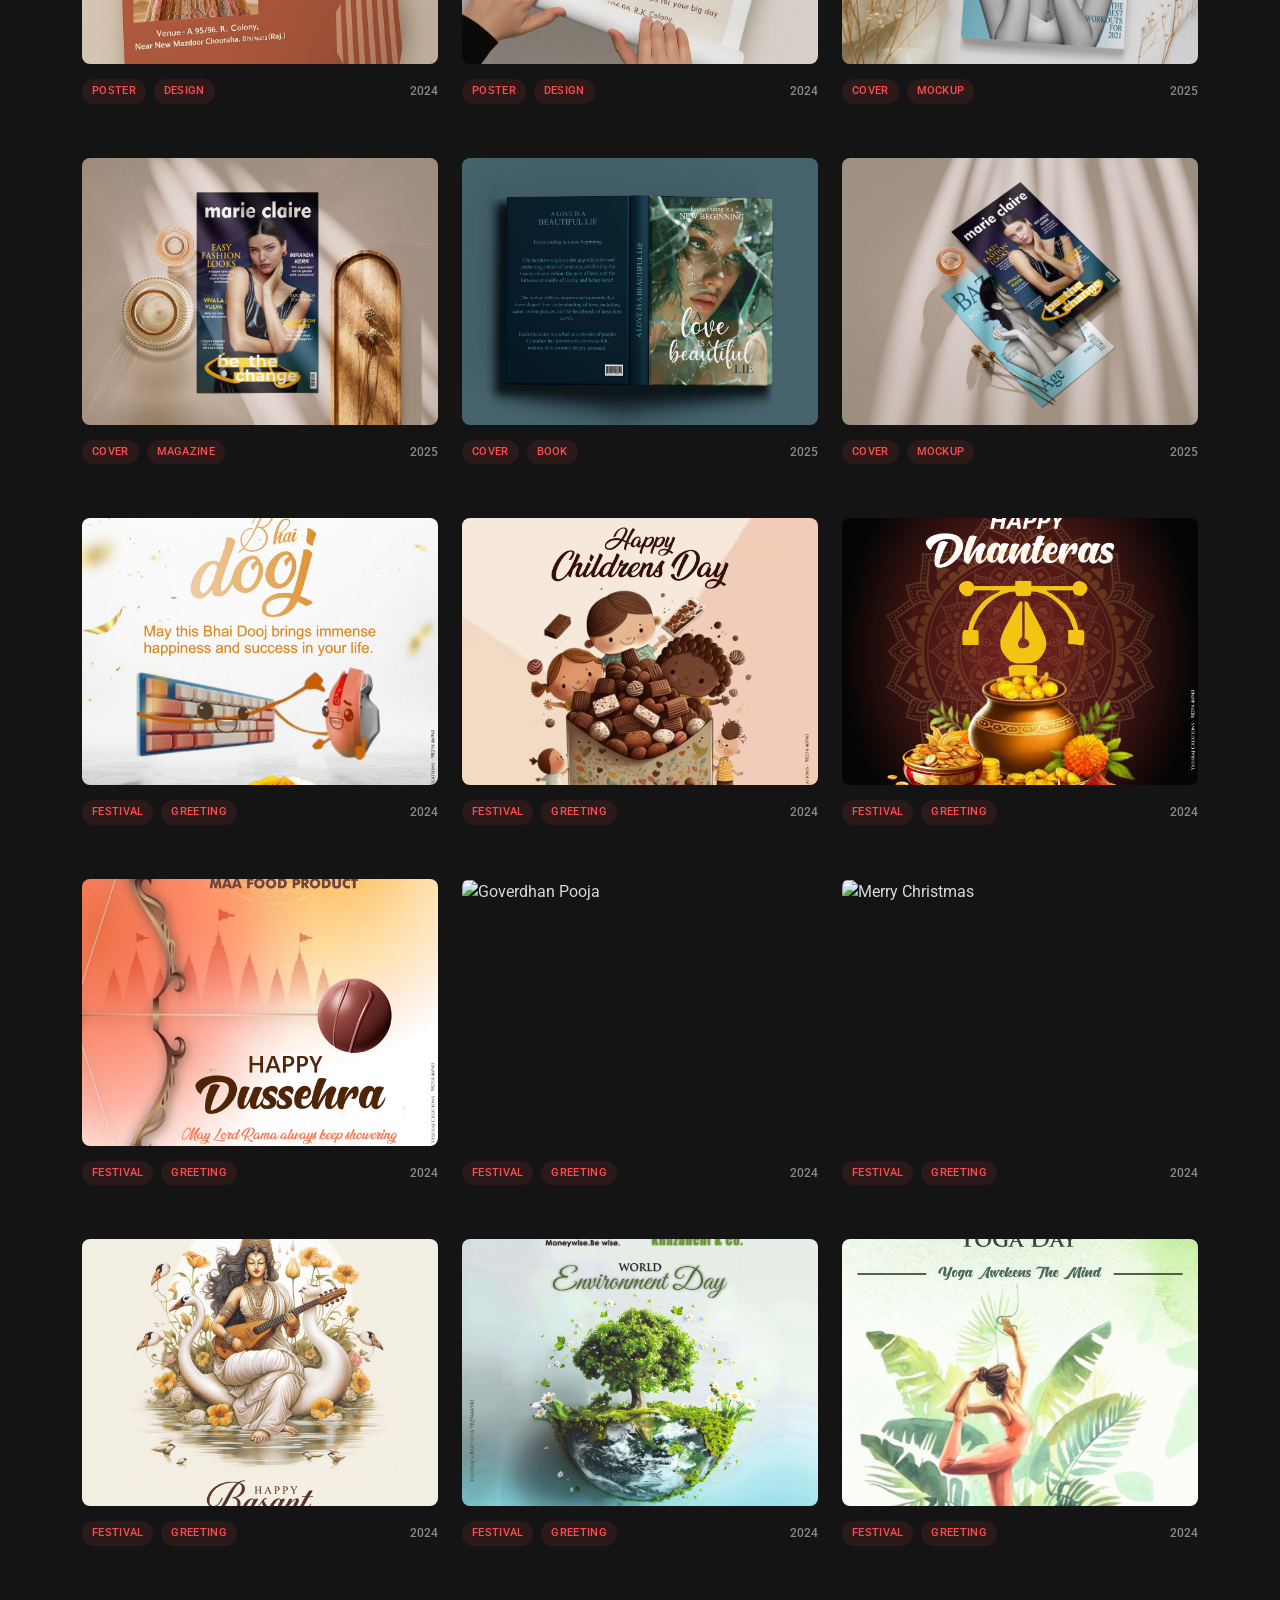
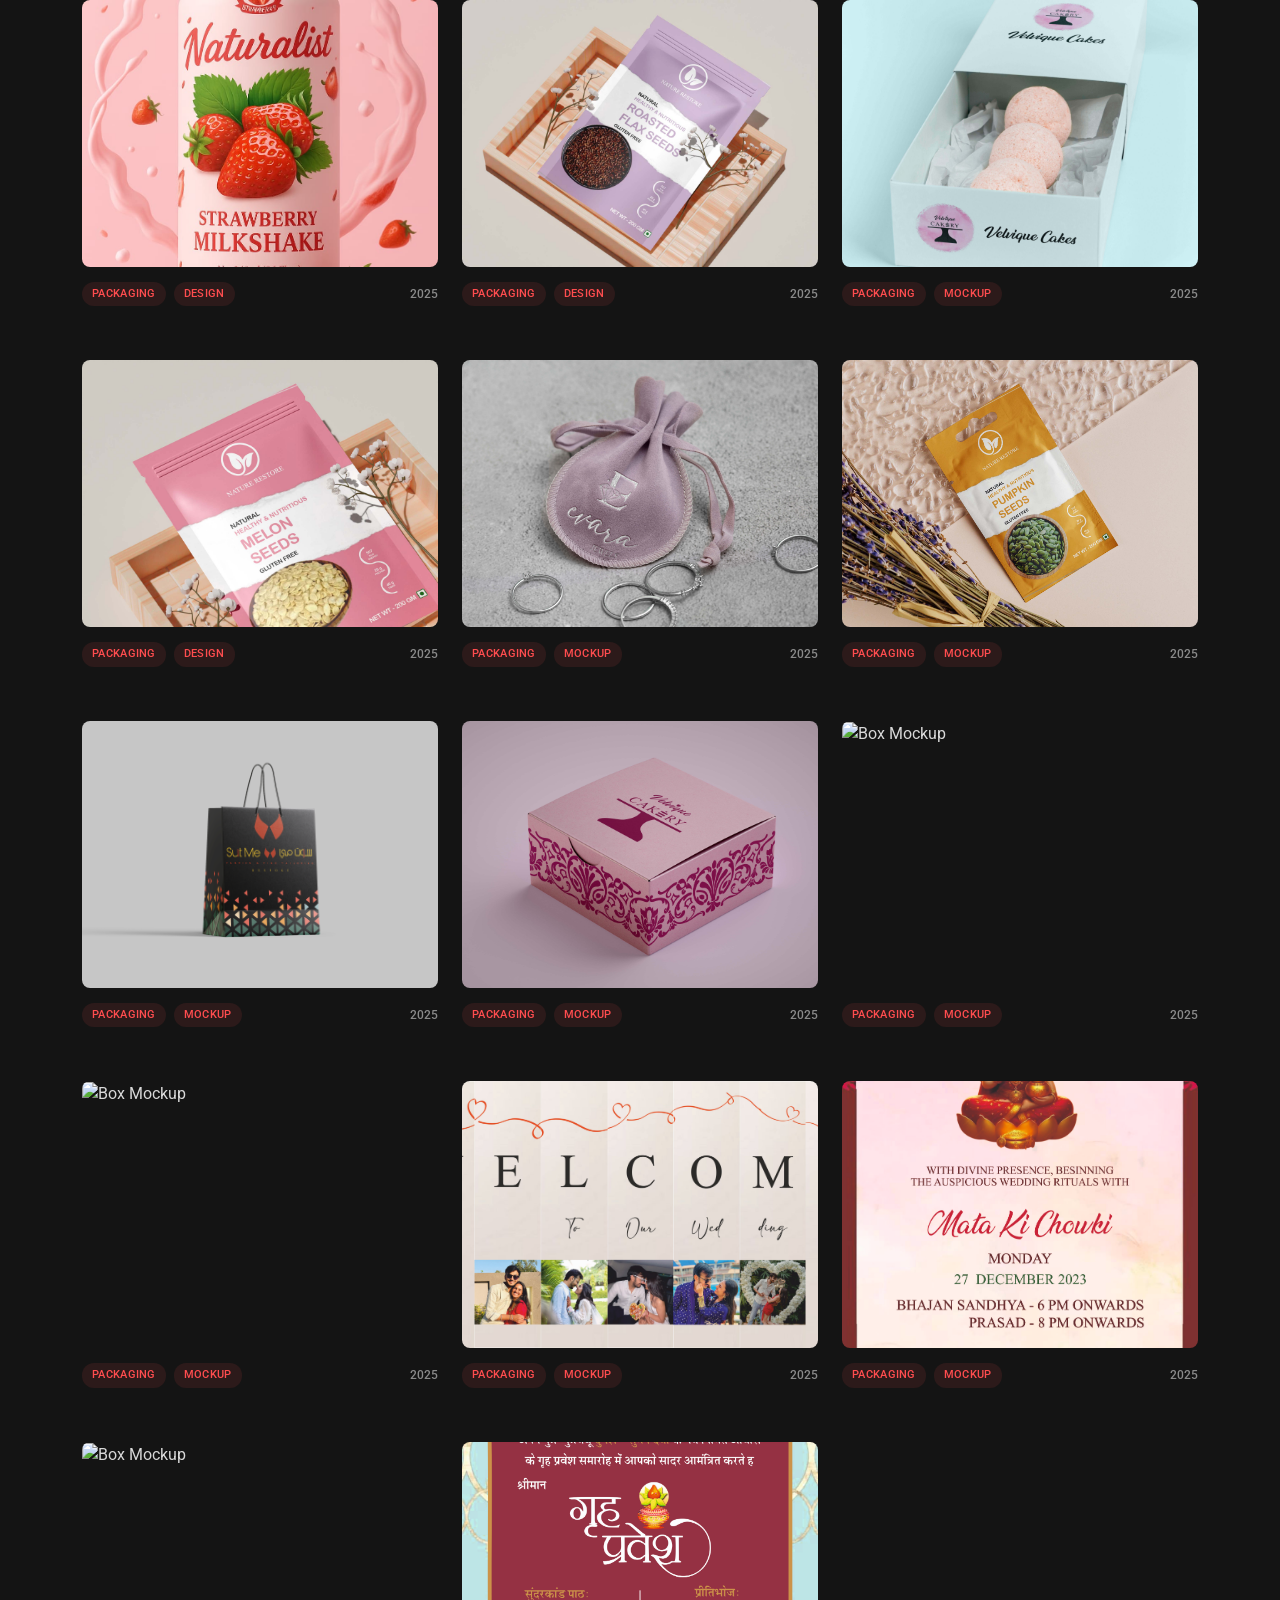
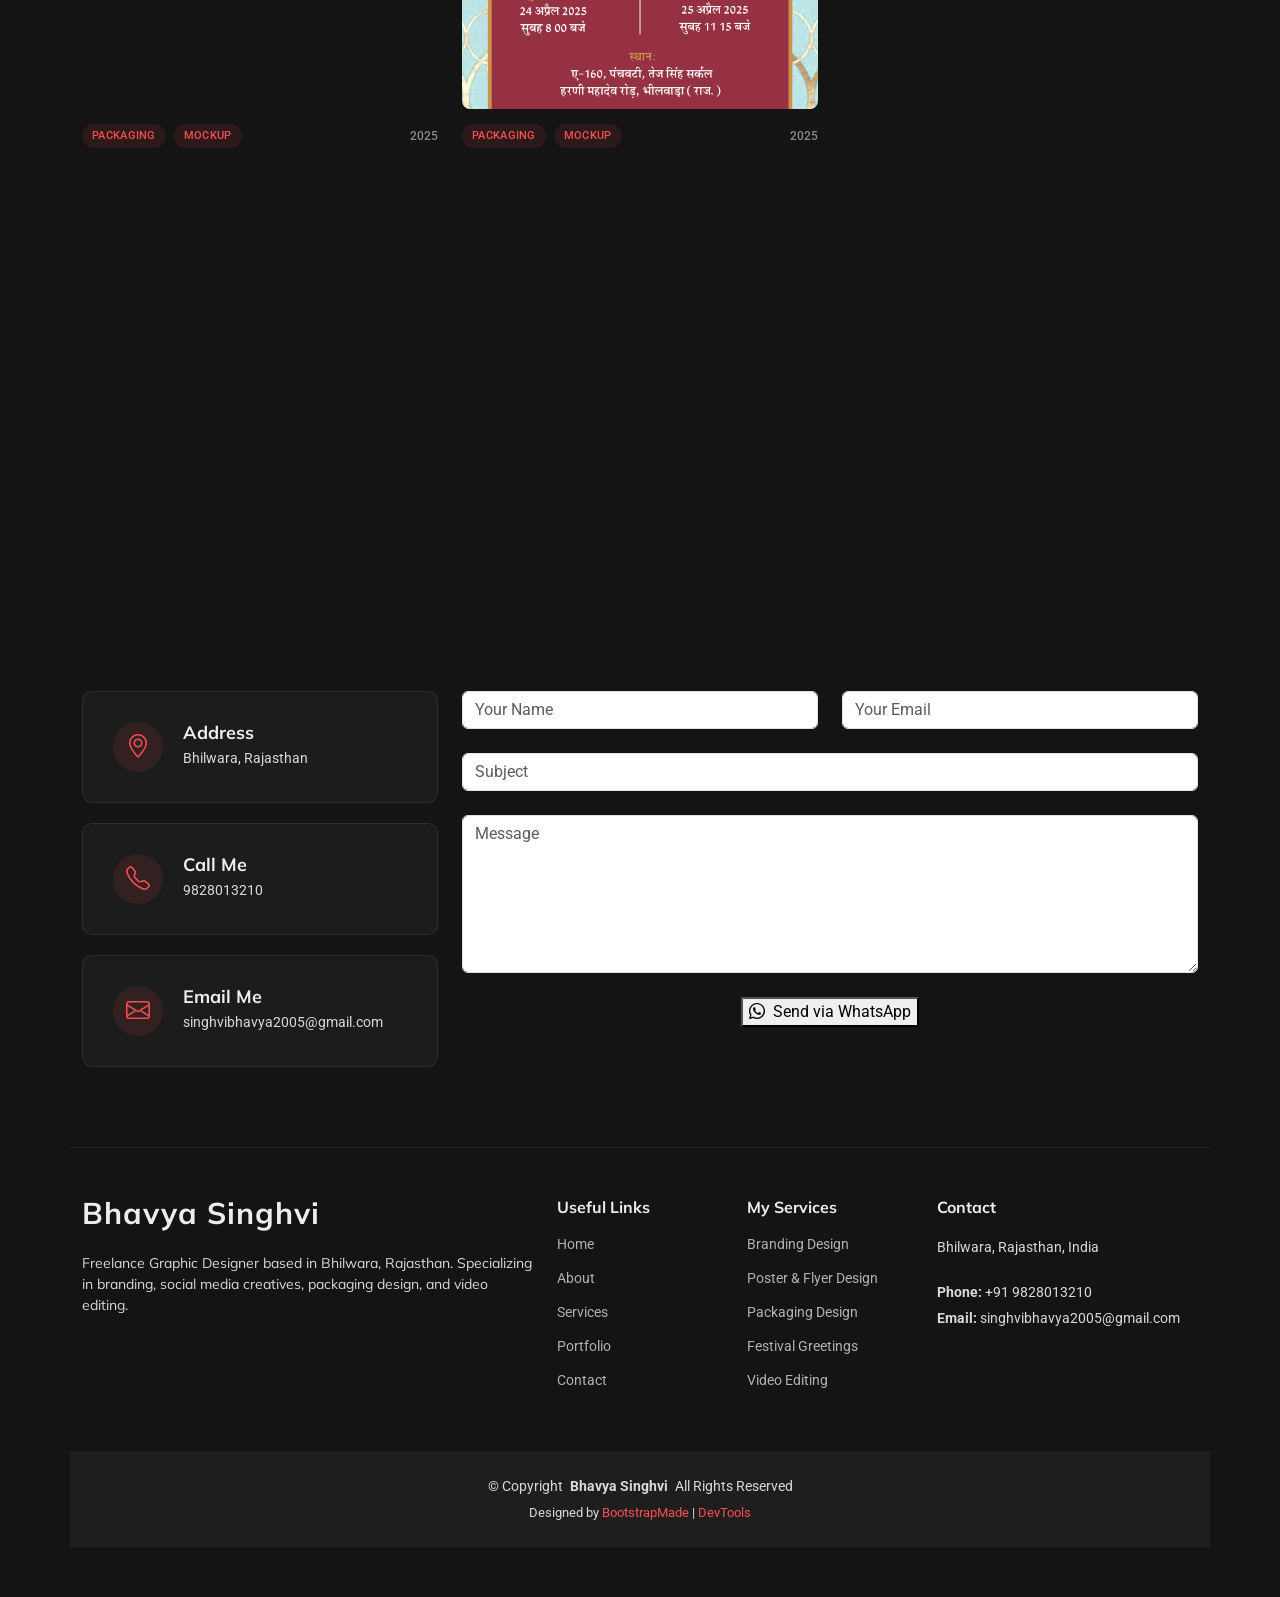
==== commit a0804a03: "Initial commit" ====
--- a/index.html
+++ b/index.html
@@ -9,9 +9,7 @@
   <meta name="description" content="">
   <meta name="keywords" content="">
 
-  <!-- Favicons -->
-  <link href="assets/img/favicon.png" rel="icon">
-  <link href="assets/img/apple-touch-icon.png" rel="apple-touch-icon">
+
 
   <!-- Fonts -->
   <link href="https://fonts.googleapis.com" rel="preconnect">
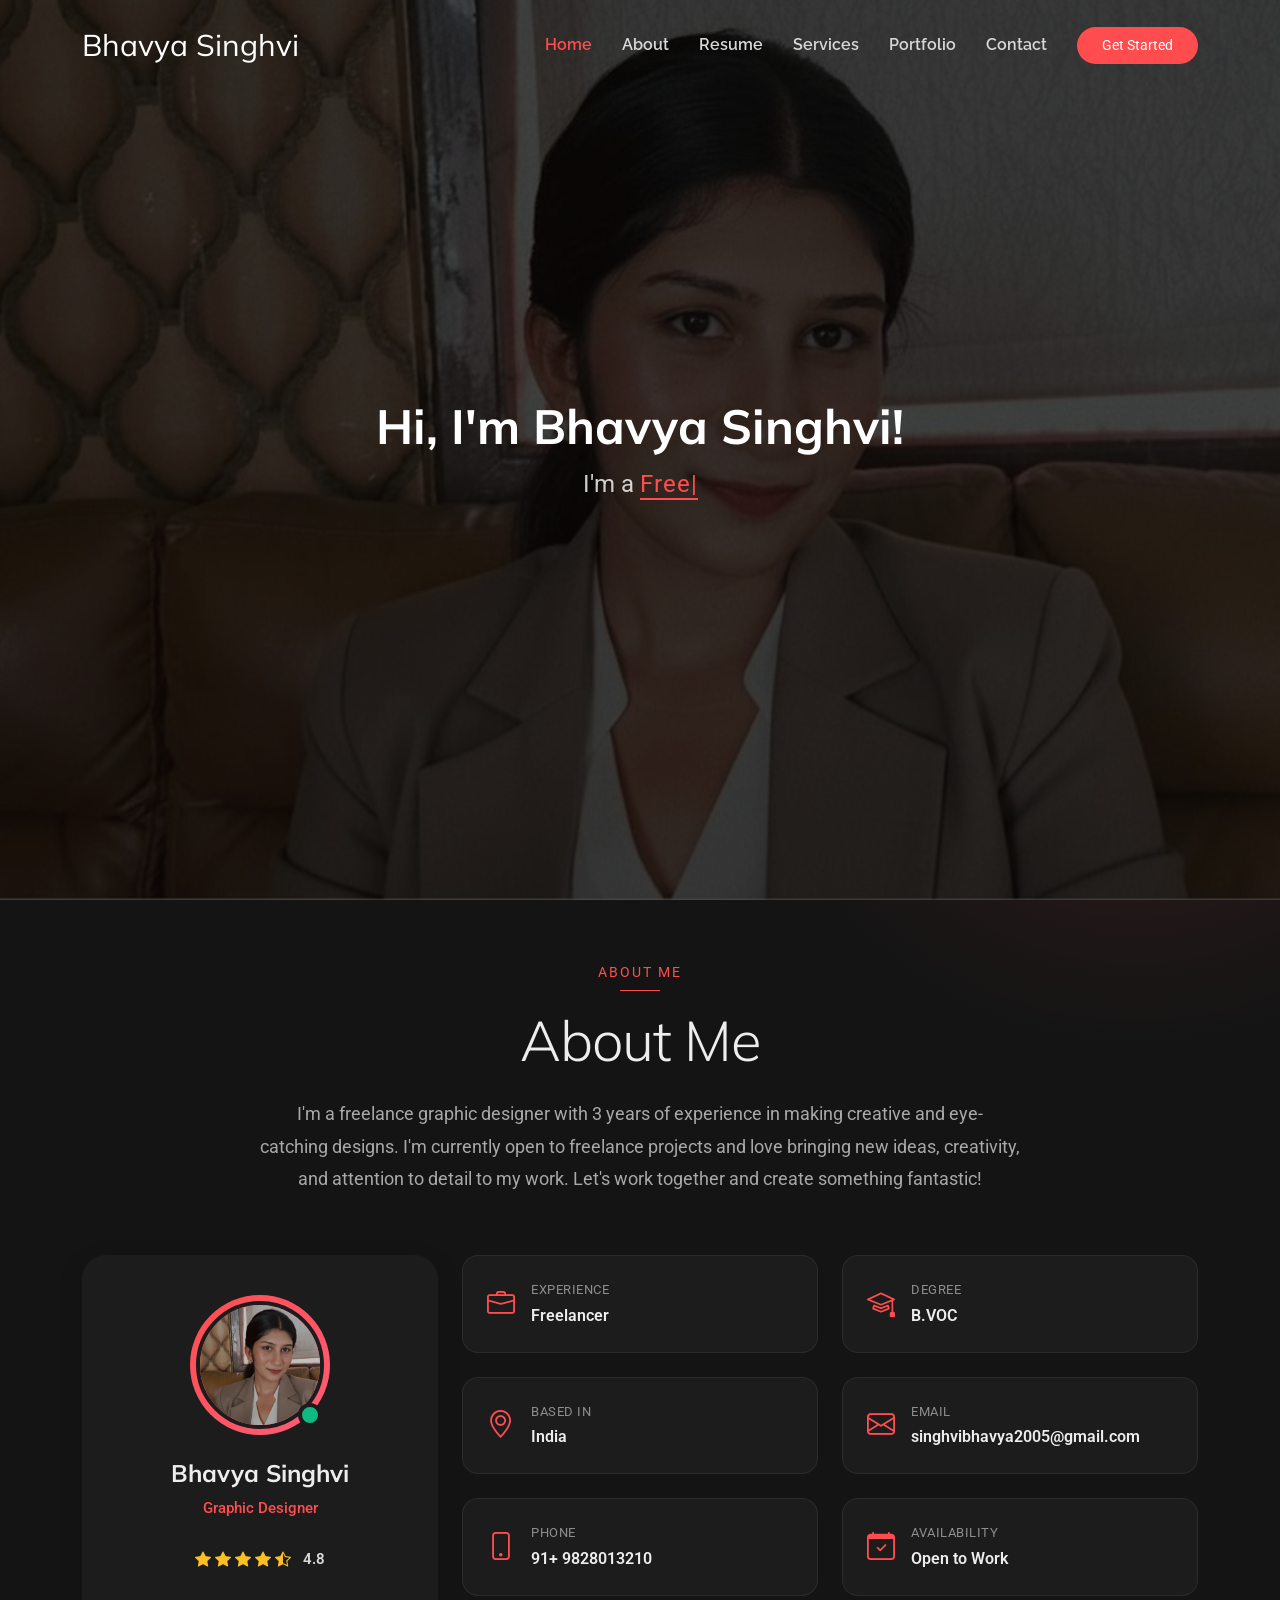
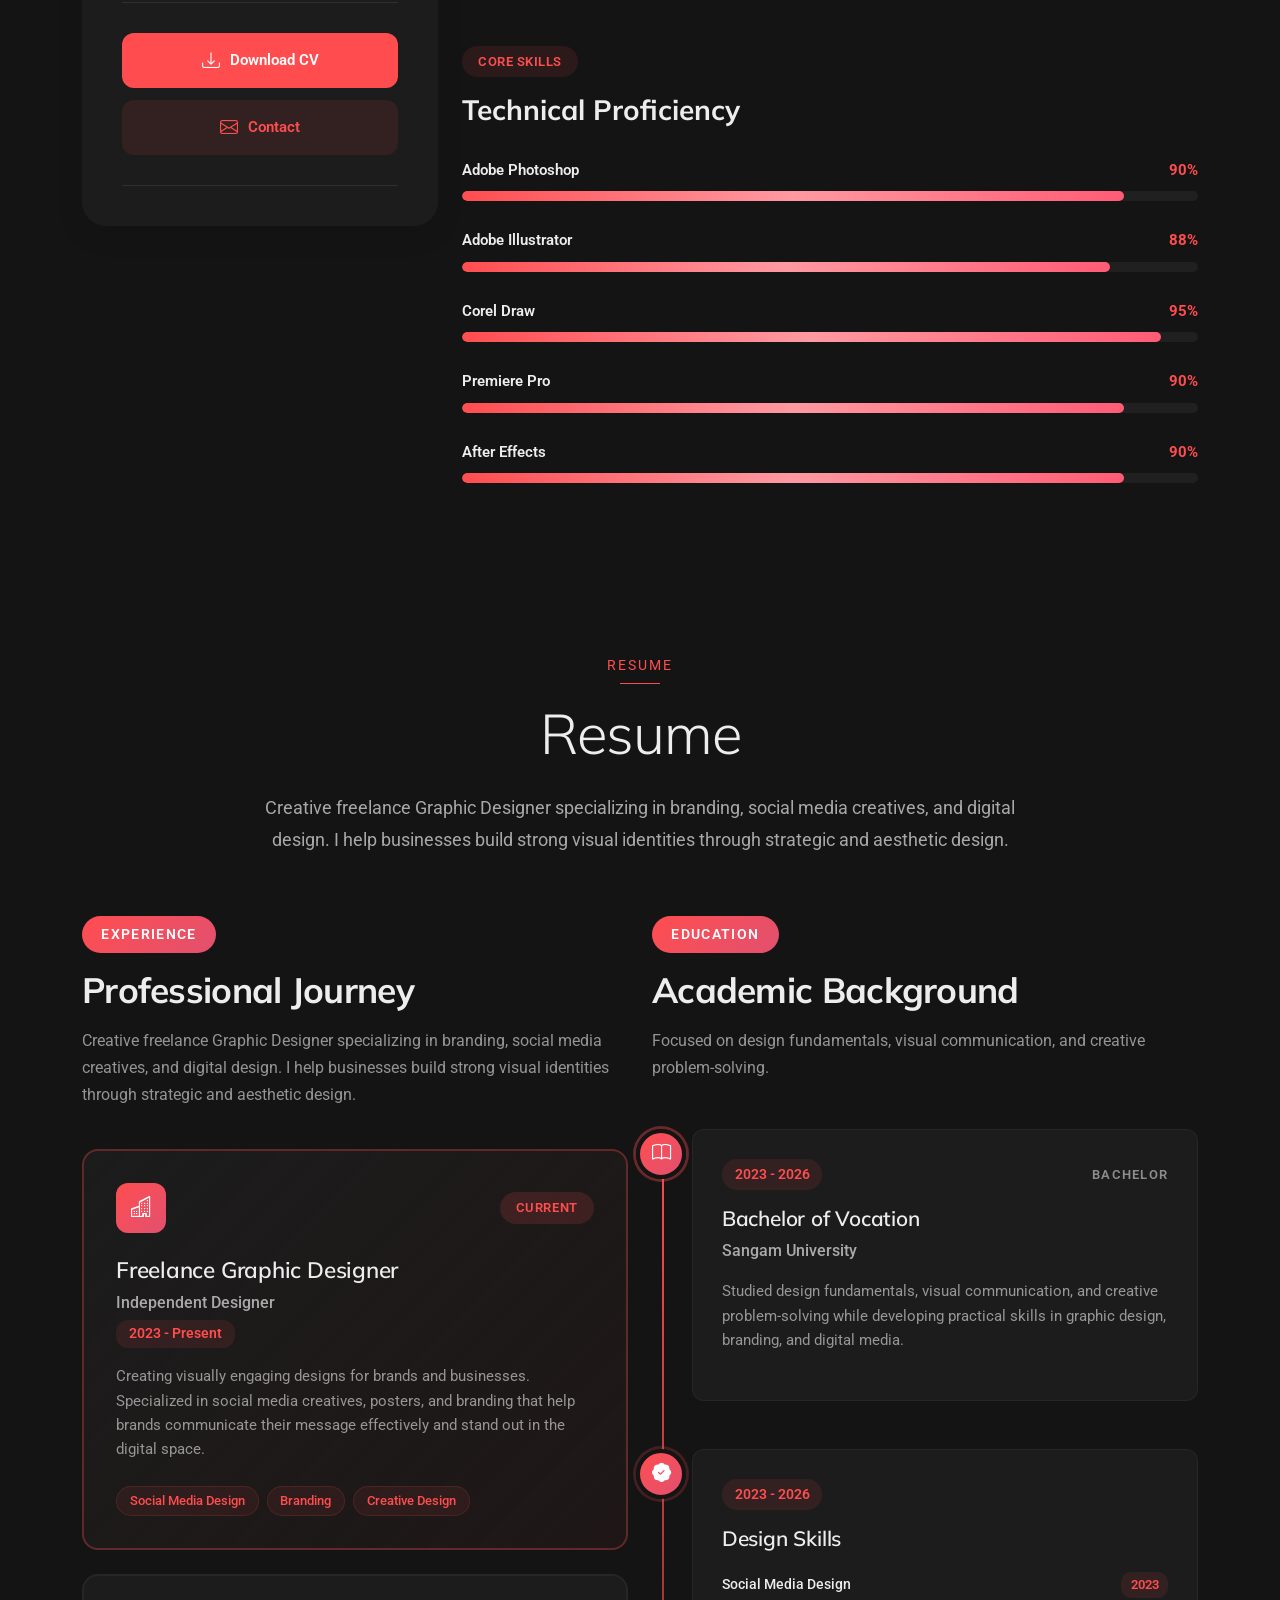
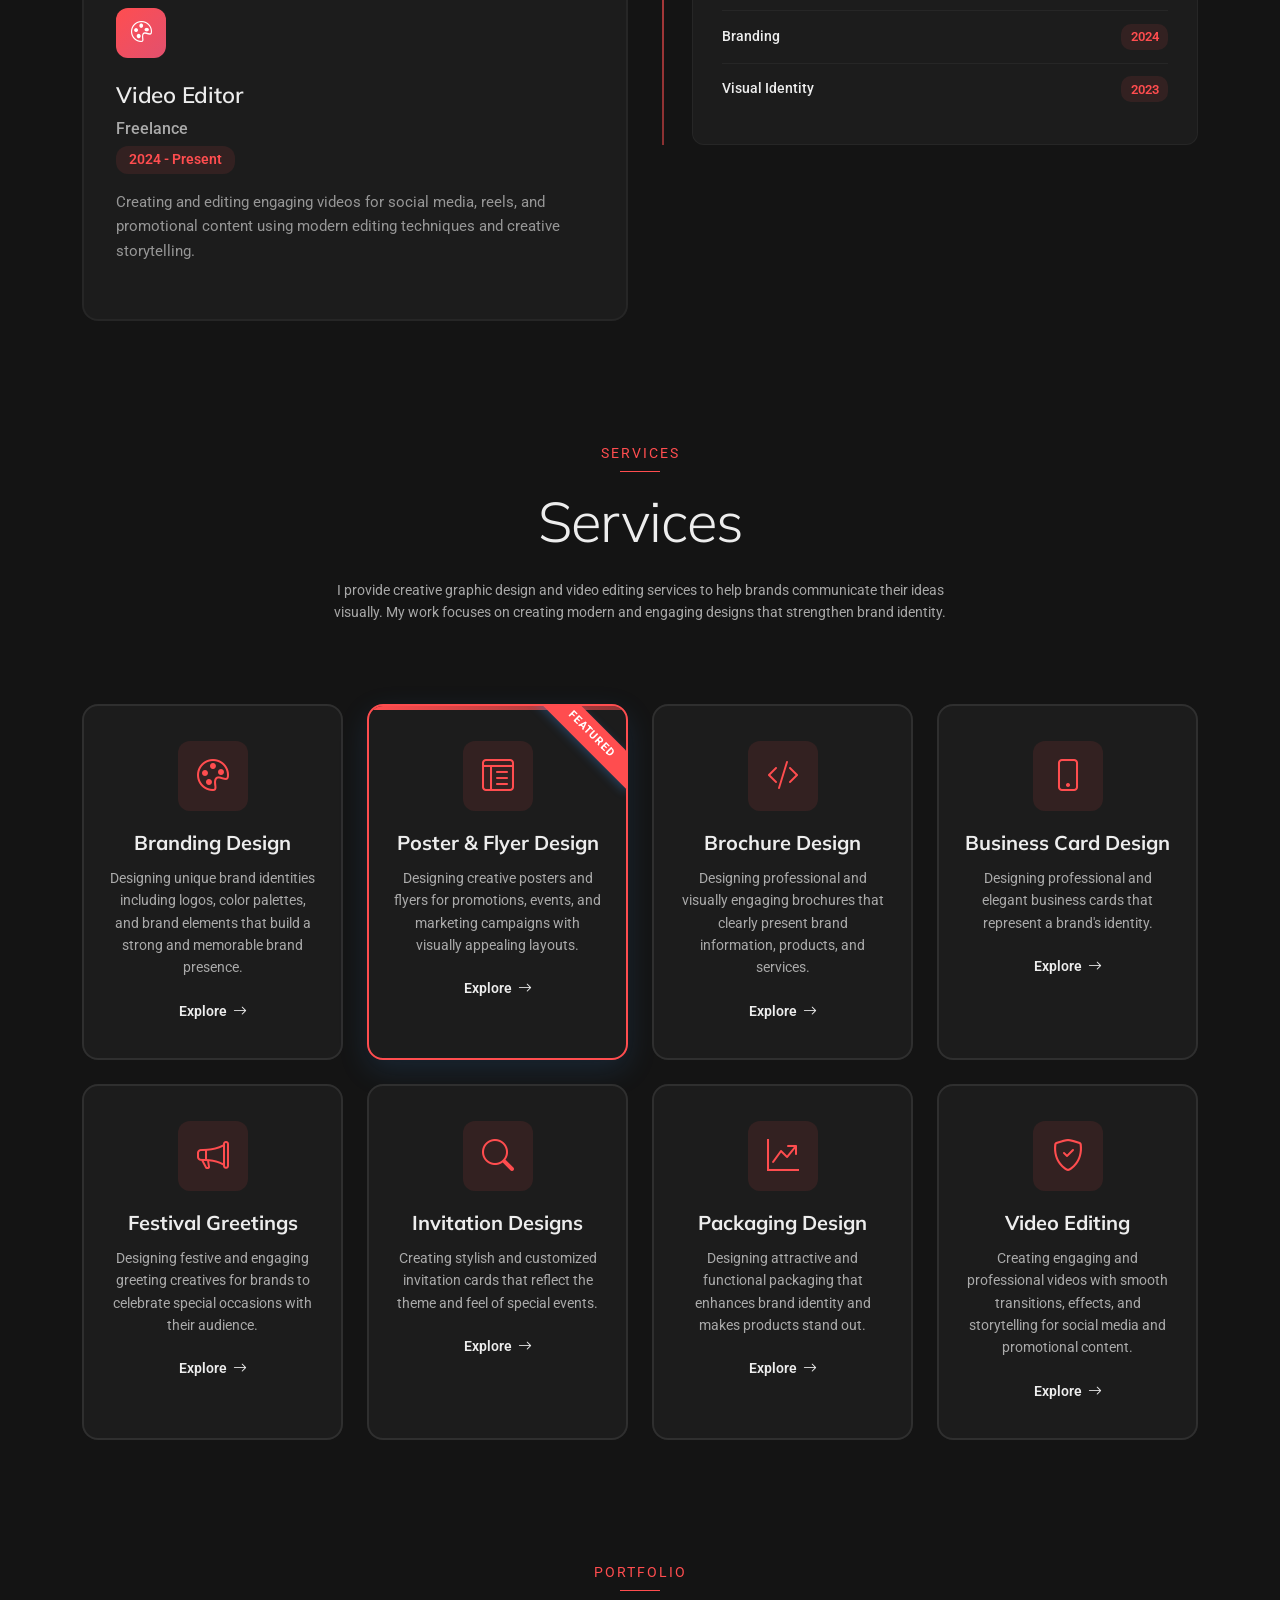
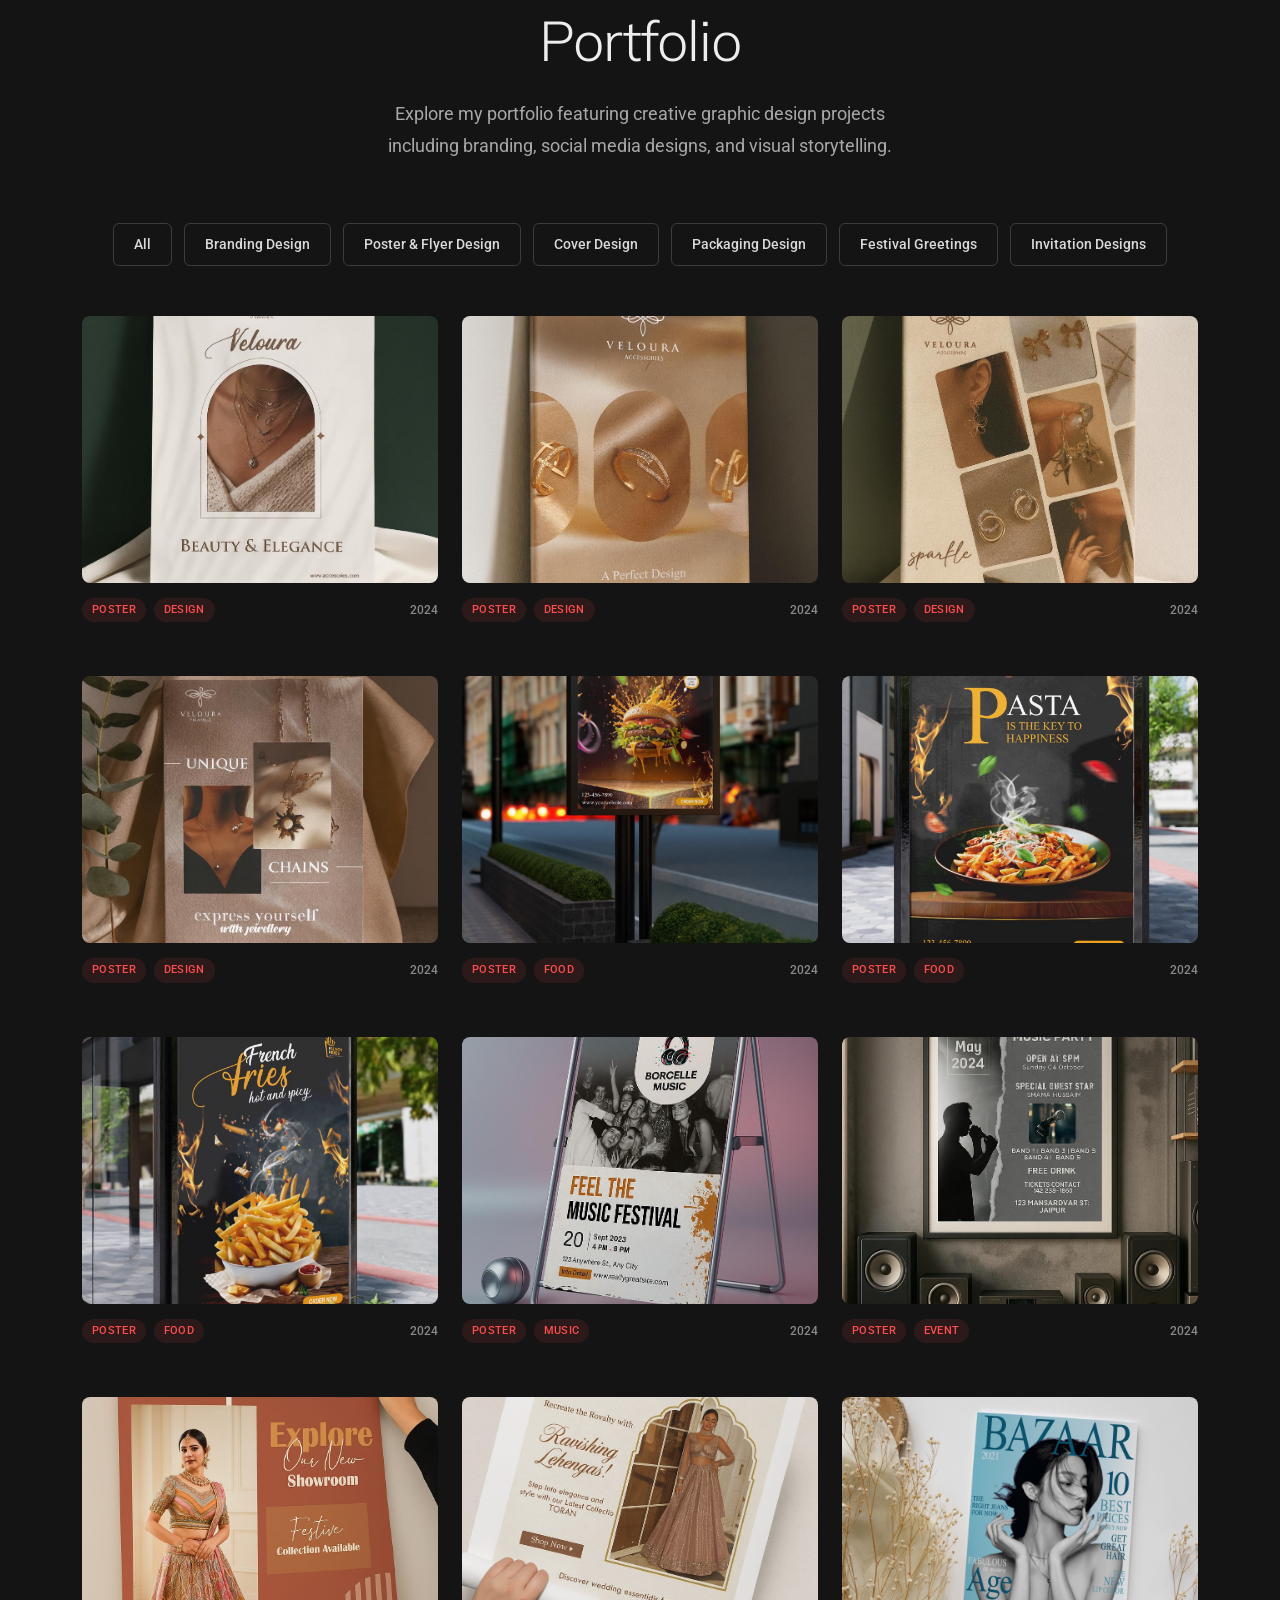
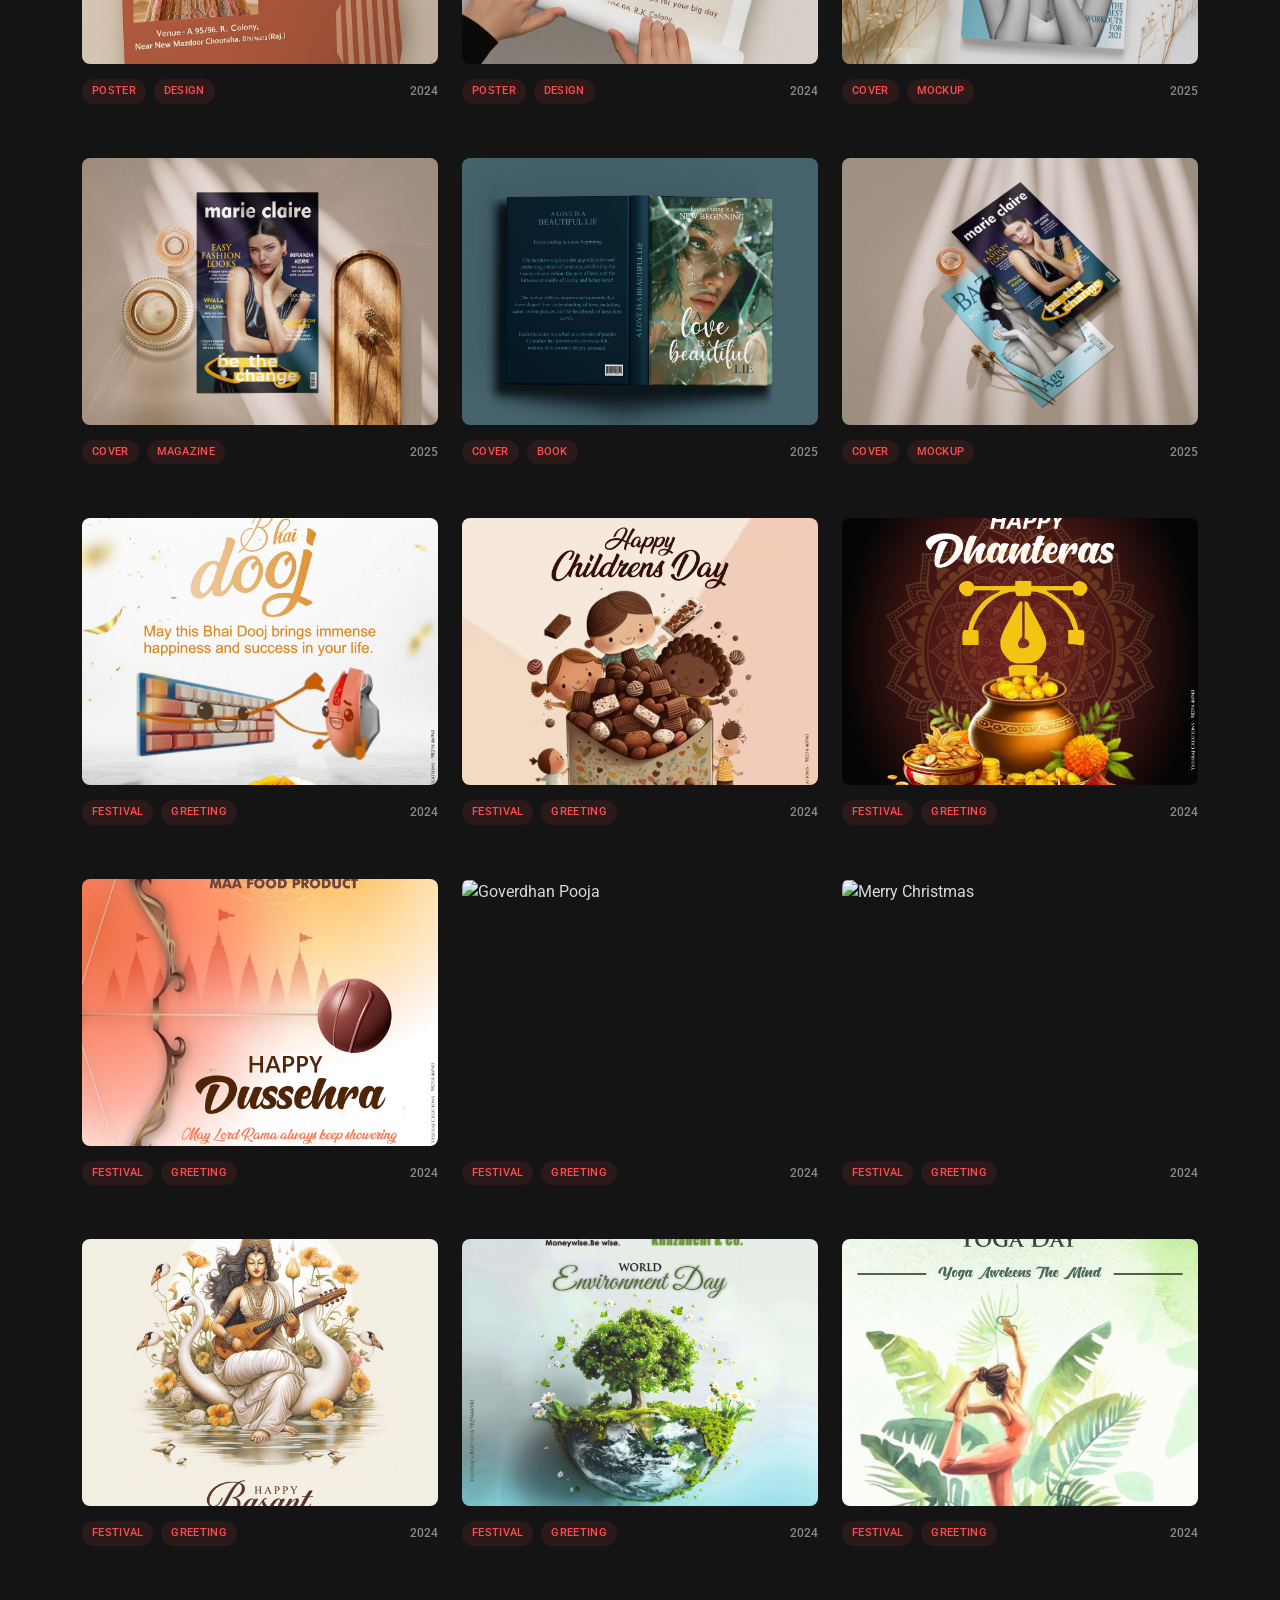
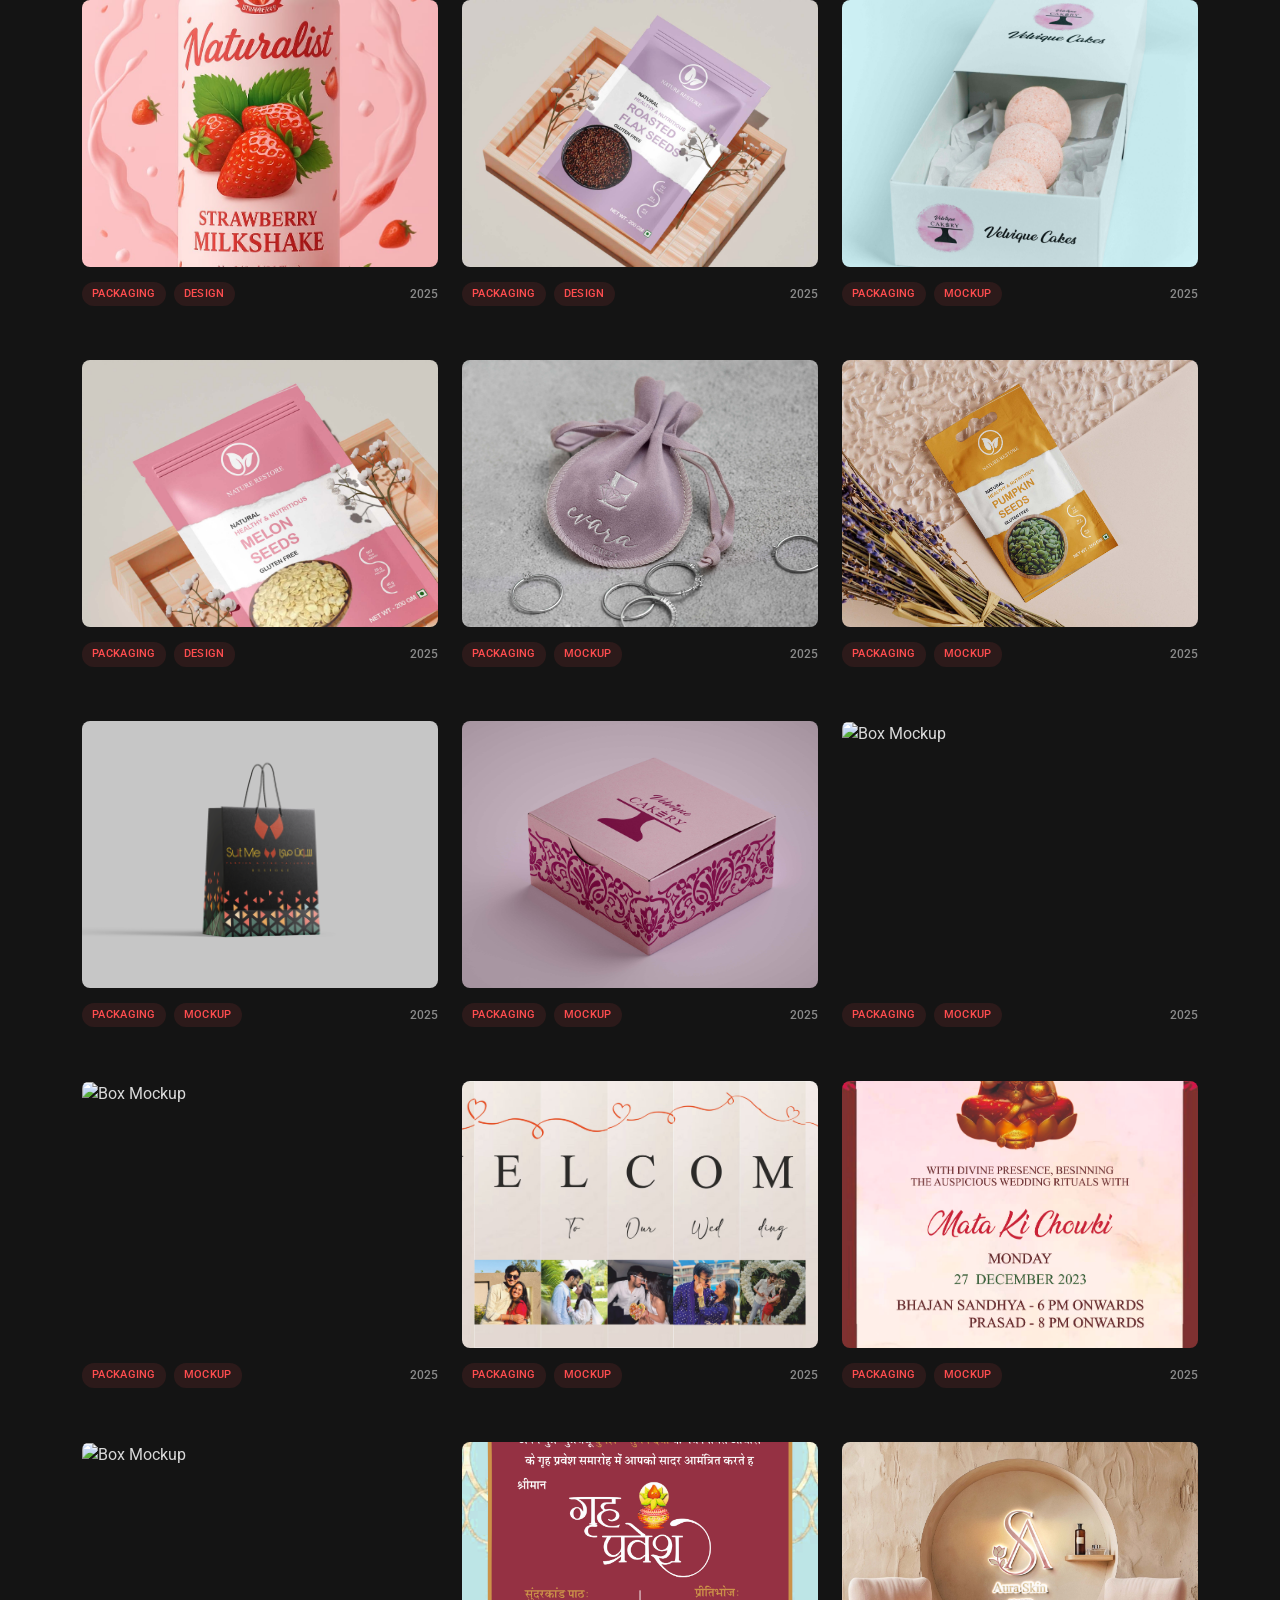
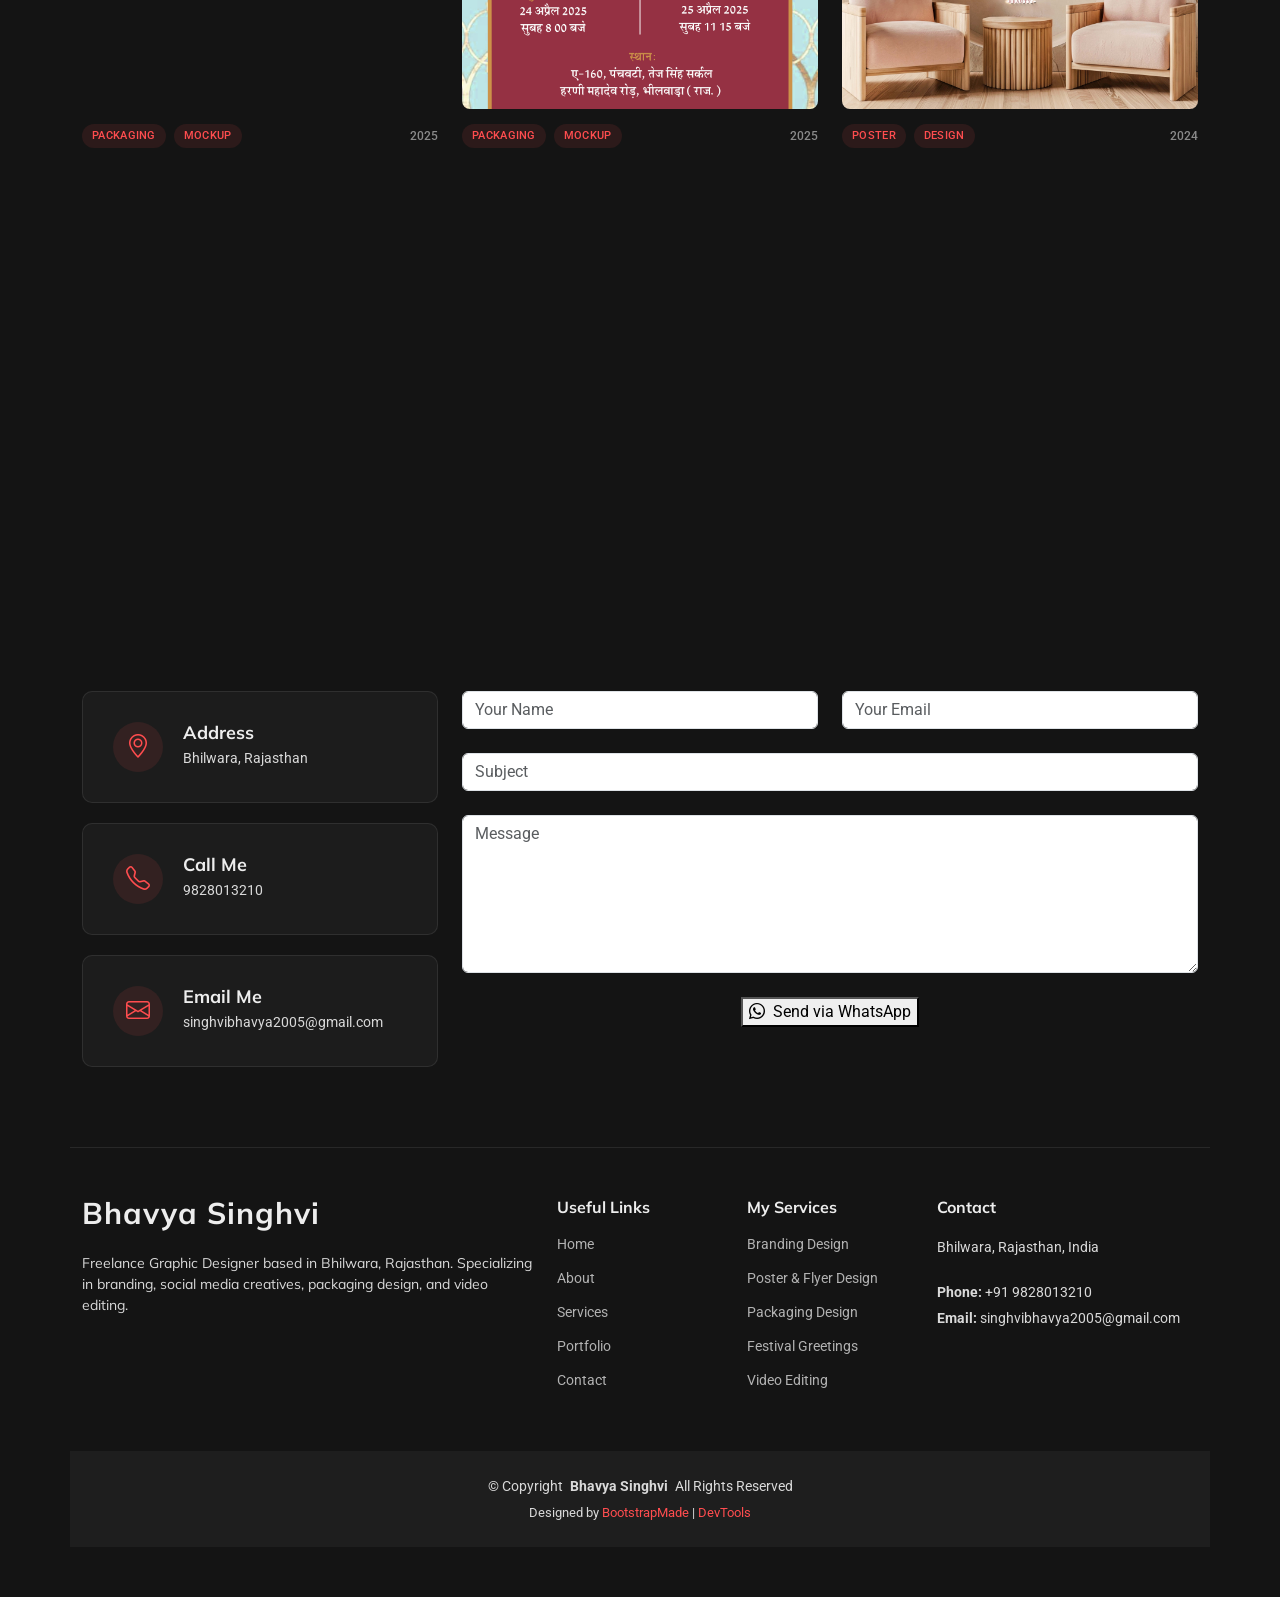
==== commit fc1da6c8: "Initial commit" ====
--- a/index.html
+++ b/index.html
@@ -1134,14 +1134,14 @@
             <div class="col-lg-4 col-md-6 portfolio-item isotope-item filter-Invitation">
               <div class="portfolio-card">
                 <div class="portfolio-image-container">
-                  <img src="assets\img\portfolio\A.jpg" alt="Box Mockup" class="img-fluid" loading="lazy">
+                  <img src="assets/img/portfolio/A.jpg" alt="Box Mockup" class="img-fluid" loading="lazy">
                   <div class="portfolio-overlay">
                     <div class="portfolio-info">
                       <span class="project-category">Packaging Design</span>
                       <h4>Box Mockup</h4>
                     </div>
                     <div class="portfolio-actions">
-                      <a href="assets\img\portfolio\A.jpg" class="glightbox portfolio-link"><i class="bi bi-plus-lg"></i></a>
+                      <a href="assets/img/portfolio/A.jpg" class="glightbox portfolio-link"><i class="bi bi-plus-lg"></i></a>
                       <a href="#" class="portfolio-details"><i class="bi bi-arrow-right"></i></a>
                     </div>
                   </div>
@@ -1156,14 +1156,14 @@
              <div class="col-lg-4 col-md-6 portfolio-item isotope-item filter-Invitation">
               <div class="portfolio-card">
                 <div class="portfolio-image-container">
-                  <img src="assets\img\portfolio\Gangoj Amantran.jpg" alt="Box Mockup" class="img-fluid" loading="lazy">
+                  <img src="assets/img/portfolio/Gangoj Amantran.jpg" alt="Box Mockup" class="img-fluid" loading="lazy">
                   <div class="portfolio-overlay">
                     <div class="portfolio-info">
                       <span class="project-category">Packaging Design</span>
                       <h4>Box Mockup</h4>
                     </div>
                     <div class="portfolio-actions">
-                      <a href="assets\img\portfolio\Gangoj Amantran.jpg" class="glightbox portfolio-link"><i class="bi bi-plus-lg"></i></a>
+                      <a href="assets/img/portfolio/Gangoj Amantran.jpg" class="glightbox portfolio-link"><i class="bi bi-plus-lg"></i></a>
                       <a href="#" class="portfolio-details"><i class="bi bi-arrow-right"></i></a>
                     </div>
                   </div>
@@ -1178,14 +1178,14 @@
             <div class="col-lg-4 col-md-6 portfolio-item isotope-item filter-Invitation">
               <div class="portfolio-card">
                 <div class="portfolio-image-container">
-                  <img src="assets\img\portfolio\M A M.jpg" alt="Box Mockup" class="img-fluid" loading="lazy">
+                  <img src="assets/img/portfolio/M A M.jpg" alt="Box Mockup" class="img-fluid" loading="lazy">
                   <div class="portfolio-overlay">
                     <div class="portfolio-info">
                       <span class="project-category">Packaging Design</span>
                       <h4>Box Mockup</h4>
                     </div>
                     <div class="portfolio-actions">
-                      <a href="assets\img\portfolio\M A M.jpg" class="glightbox portfolio-link"><i class="bi bi-plus-lg"></i></a>
+                      <a href="assets/img/portfolio/M A M.jpg" class="glightbox portfolio-link"><i class="bi bi-plus-lg"></i></a>
                       <a href="#" class="portfolio-details"><i class="bi bi-arrow-right"></i></a>
                     </div>
                   </div>
@@ -1200,14 +1200,14 @@
              <div class="col-lg-4 col-md-6 portfolio-item isotope-item filter-Invitation">
               <div class="portfolio-card">
                 <div class="portfolio-image-container">
-                  <img src="assets\img\portfolio\MATA KI CHOWKI.jpg" alt="Box Mockup" class="img-fluid" loading="lazy">
+                  <img src="assets/img/portfolio/MATA KI CHOWKI.jpg" alt="Box Mockup" class="img-fluid" loading="lazy">
                   <div class="portfolio-overlay">
                     <div class="portfolio-info">
                       <span class="project-category">Packaging Design</span>
                       <h4>Box Mockup</h4>
                     </div>
                     <div class="portfolio-actions">
-                      <a href="assets\img\portfolio\MATA KI CHOWKI.jpg" class="glightbox portfolio-link"><i class="bi bi-plus-lg"></i></a>
+                      <a href="assets/img/portfolio/MATA KI CHOWKI.jpg" class="glightbox portfolio-link"><i class="bi bi-plus-lg"></i></a>
                       <a href="#" class="portfolio-details"><i class="bi bi-arrow-right"></i></a>
                     </div>
                   </div>
@@ -1222,14 +1222,14 @@
             <div class="col-lg-4 col-md-6 portfolio-item isotope-item filter-Invitation">
               <div class="portfolio-card">
                 <div class="portfolio-image-container">
-                  <img src="assets\img\portfolio\ASSOCIATION PUJA.jpg" alt="Box Mockup" class="img-fluid" loading="lazy">
+                  <img src="assets/img/portfolio/ASSOCIATION PUJA.jpg" alt="Box Mockup" class="img-fluid" loading="lazy">
                   <div class="portfolio-overlay">
                     <div class="portfolio-info">
                       <span class="project-category">Packaging Design</span>
                       <h4>Box Mockup</h4>
                     </div>
                     <div class="portfolio-actions">
-                      <a href="assets\img\portfolio\ASSOCIATION PUJA.jpg" class="glightbox portfolio-link"><i class="bi bi-plus-lg"></i></a>
+                      <a href="assets/img/portfolio/ASSOCIATION PUJA.jpg" class="glightbox portfolio-link"><i class="bi bi-plus-lg"></i></a>
                       <a href="#" class="portfolio-details"><i class="bi bi-arrow-right"></i></a>
                     </div>
                   </div>
@@ -1244,14 +1244,14 @@
             <div class="col-lg-4 col-md-6 portfolio-item isotope-item filter-Invitation">
               <div class="portfolio-card">
                 <div class="portfolio-image-container">
-                  <img src="assets\img\portfolio\soni grih prvesh.jpg" alt="Box Mockup" class="img-fluid" loading="lazy">
+                  <img src="assets/img/portfolio/soni grih prvesh.jpg" alt="Box Mockup" class="img-fluid" loading="lazy">
                   <div class="portfolio-overlay">
                     <div class="portfolio-info">
                       <span class="project-category">Packaging Design</span>
                       <h4>Box Mockup</h4>
                     </div>
                     <div class="portfolio-actions">
-                      <a href="assets\img\portfolio\soni grih prvesh.jpg" class="glightbox portfolio-link"><i class="bi bi-plus-lg"></i></a>
+                      <a href="assets/img/portfolio/soni grih prvesh.jpg" class="glightbox portfolio-link"><i class="bi bi-plus-lg"></i></a>
                       <a href="#" class="portfolio-details"><i class="bi bi-arrow-right"></i></a>
                     </div>
                   </div>
@@ -1262,6 +1262,28 @@
                 </div>
               </div>
             </div> 
+
+            <div class="col-lg-4 col-md-6 portfolio-item isotope-item filter-Branding">
+              <div class="portfolio-card">
+                <div class="portfolio-image-container">
+                  <img src="assets/img/portfolio/AURA SKIN RECEPTION LOGO MOCKUP.jpg">
+                  <div class="portfolio-overlay">
+                    <div class="portfolio-info">
+                      <span class="project-category">Creative Design</span>
+                      <h4>VELOURA Poster 2</h4>
+                    </div>
+                    <div class="portfolio-actions">
+                      <a href="assets/img/portfolio/AURA SKIN RECEPTION LOGO MOCKUP.jpg" class="glightbox portfolio-link"><i class="bi bi-plus-lg"></i></a>
+                      <a href="portfolio-details.html" class="port folio-details"><i class="bi bi-arrow-right"></i></a>
+                    </div>
+                  </div>
+                </div>
+                <div class="portfolio-meta">
+                  <div class="project-tags"><span class="tag">Poster</span><span class="tag">Design</span></div>
+                  <div class="project-year">2024</div>
+                </div>
+              </div>
+            </div>
 
             
 
--- a/assets/css/main.css
+++ b/assets/css/main.css
@@ -2308,6 +2308,7 @@
 
 .portfolio-details .swiper-wrapper {
   height: auto !important;
+  width: 100% !important;
 }
 
 .portfolio-details .swiper-pagination {
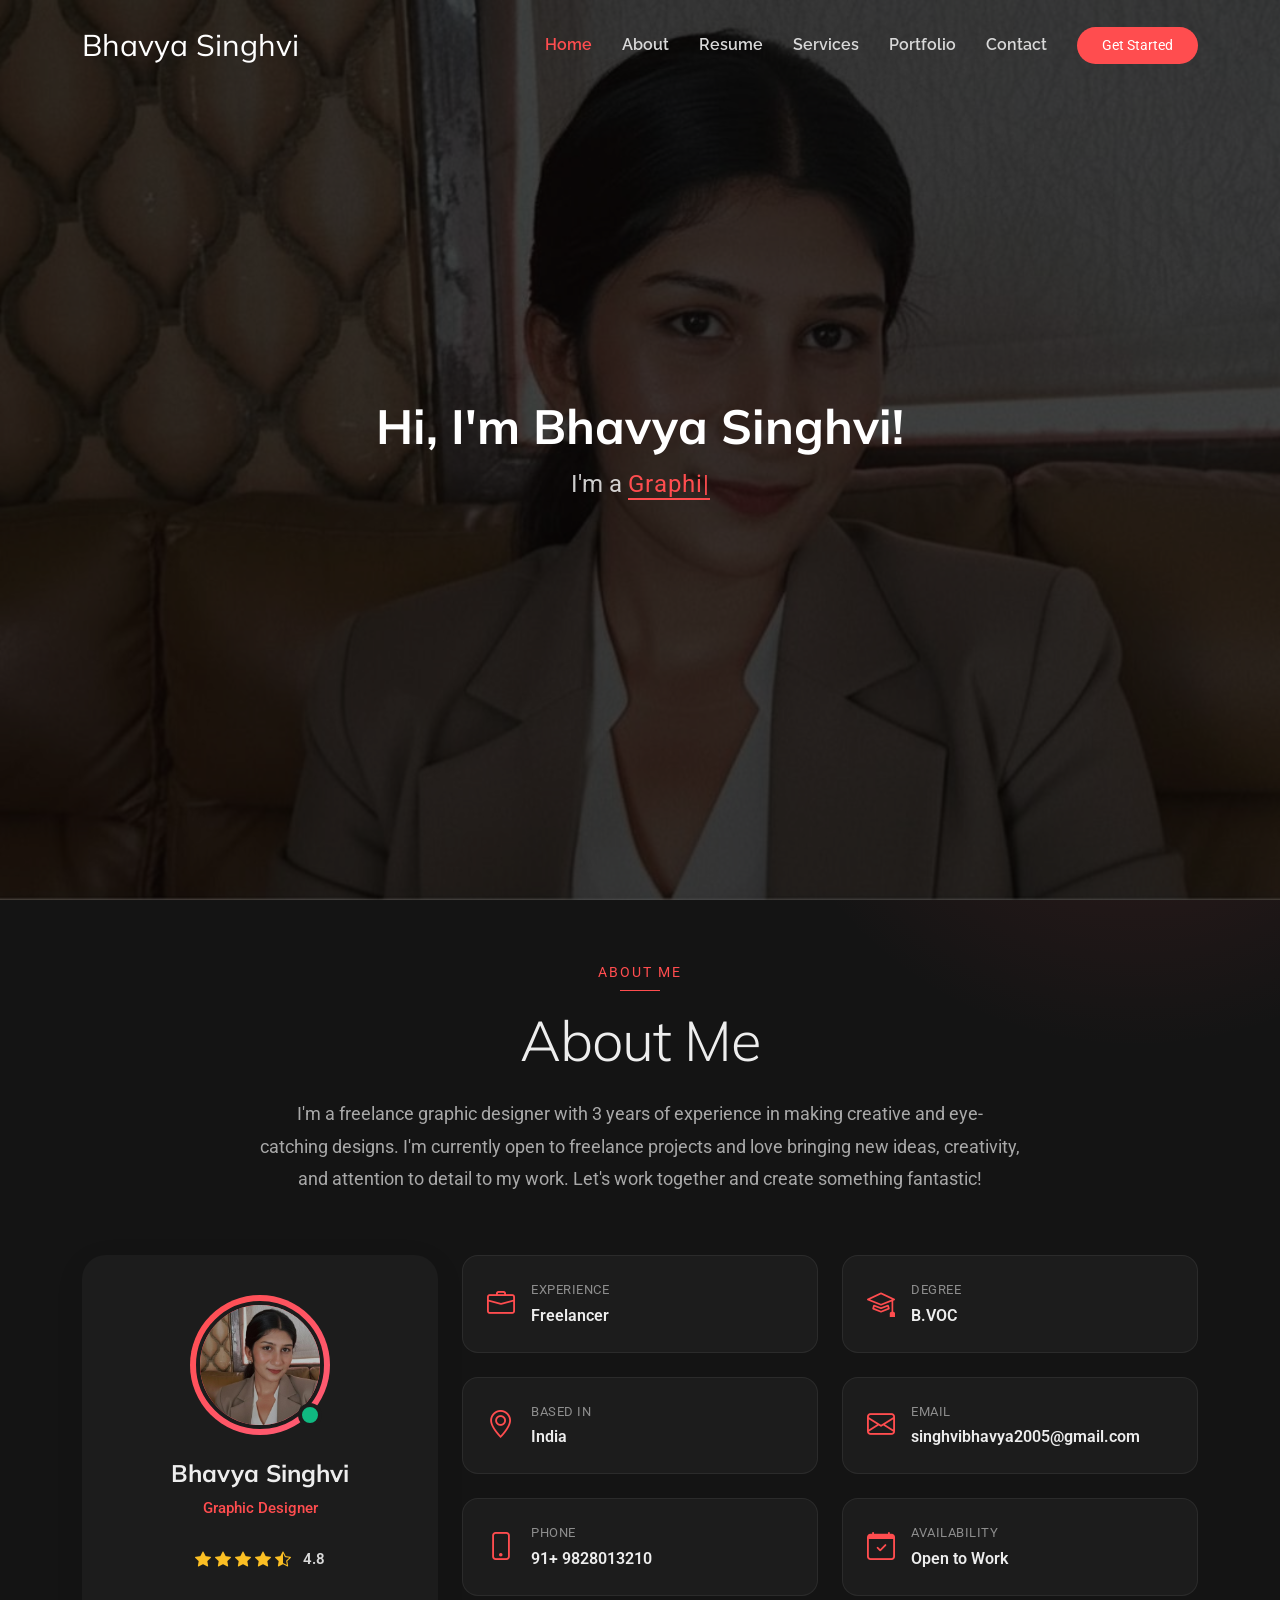
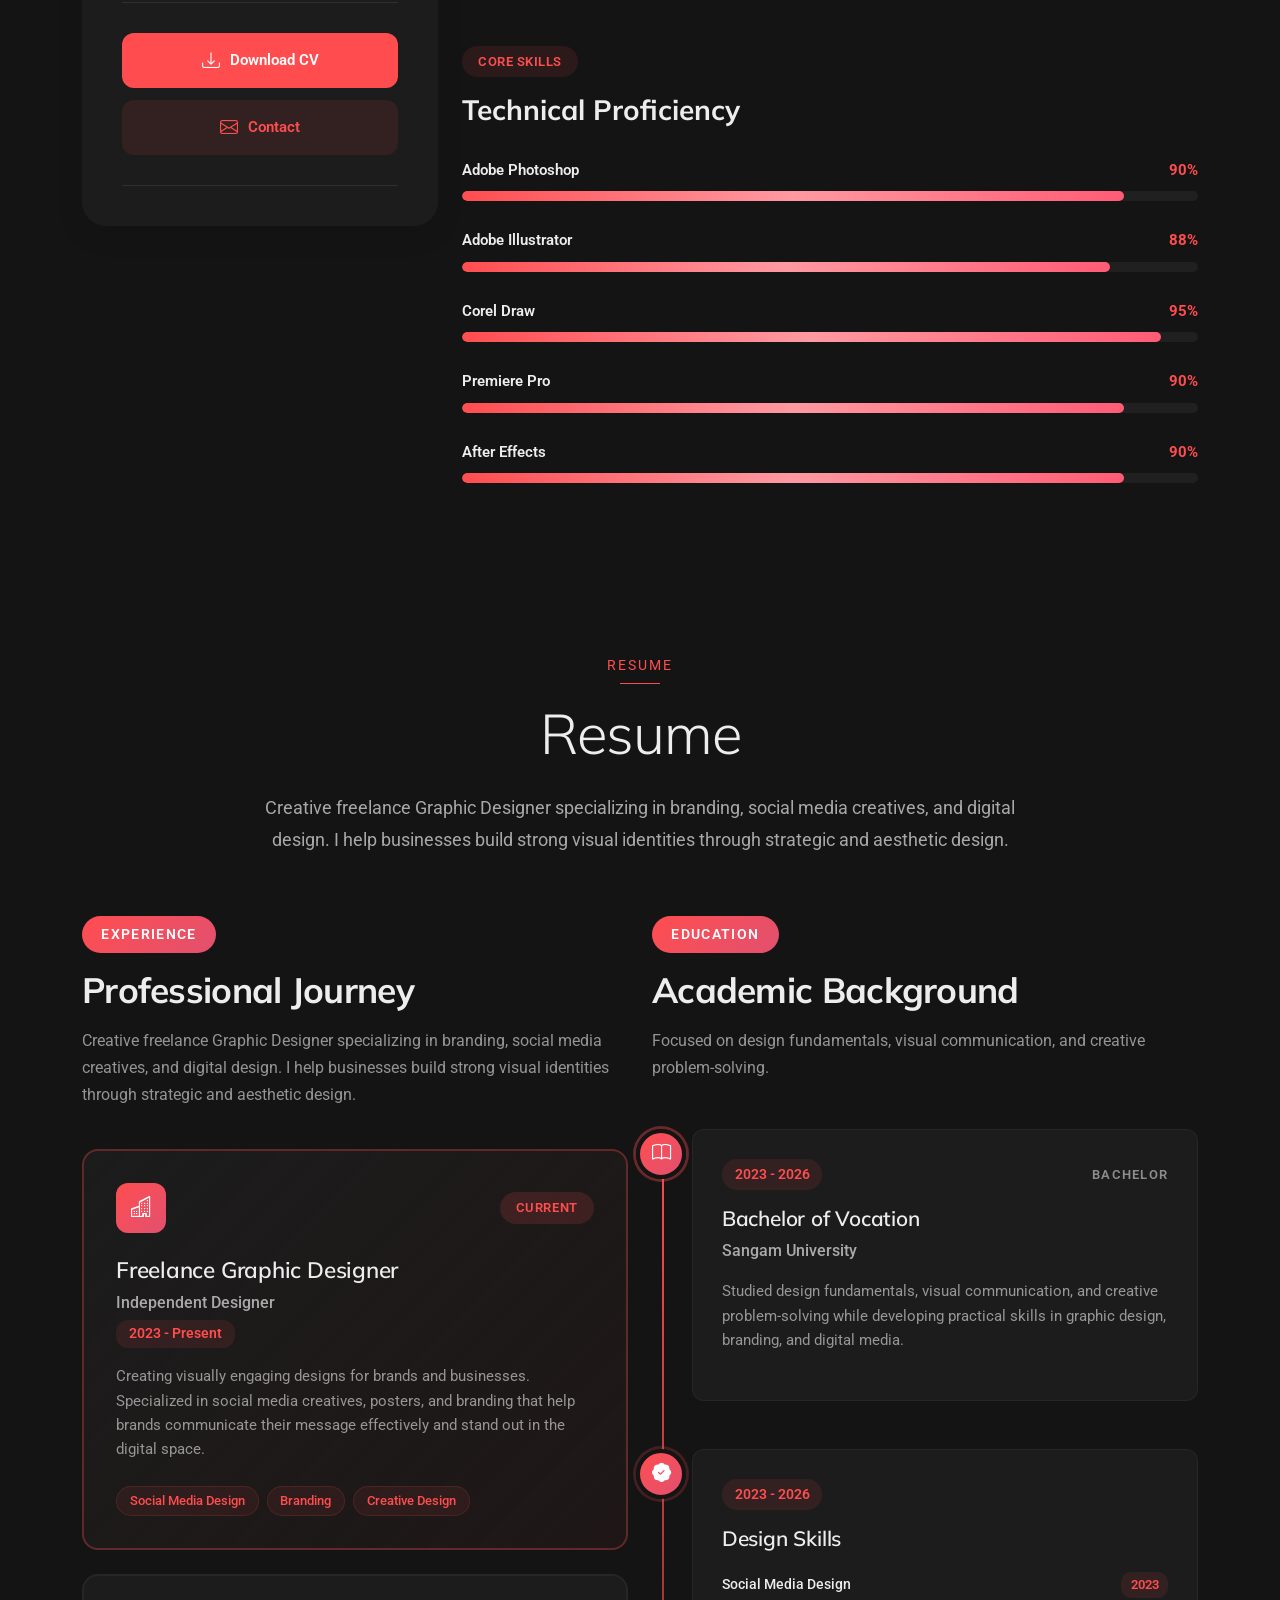
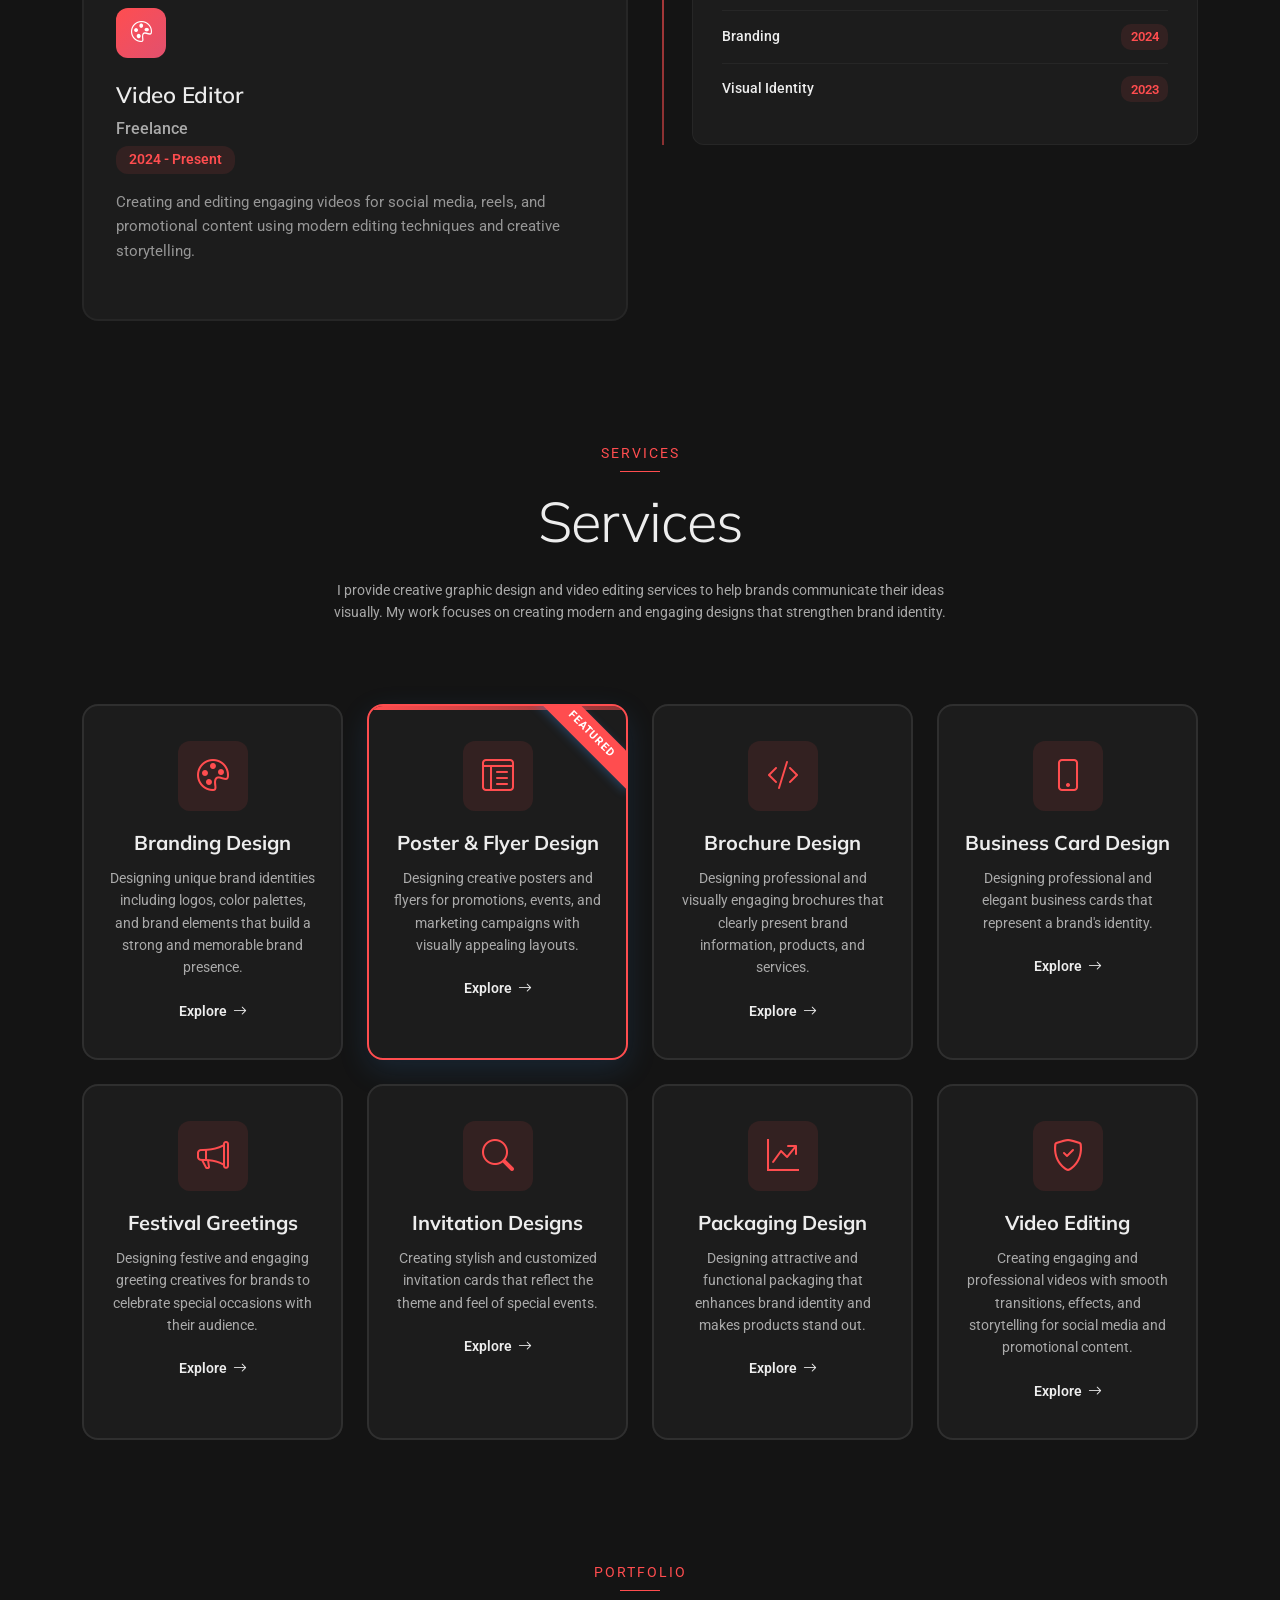
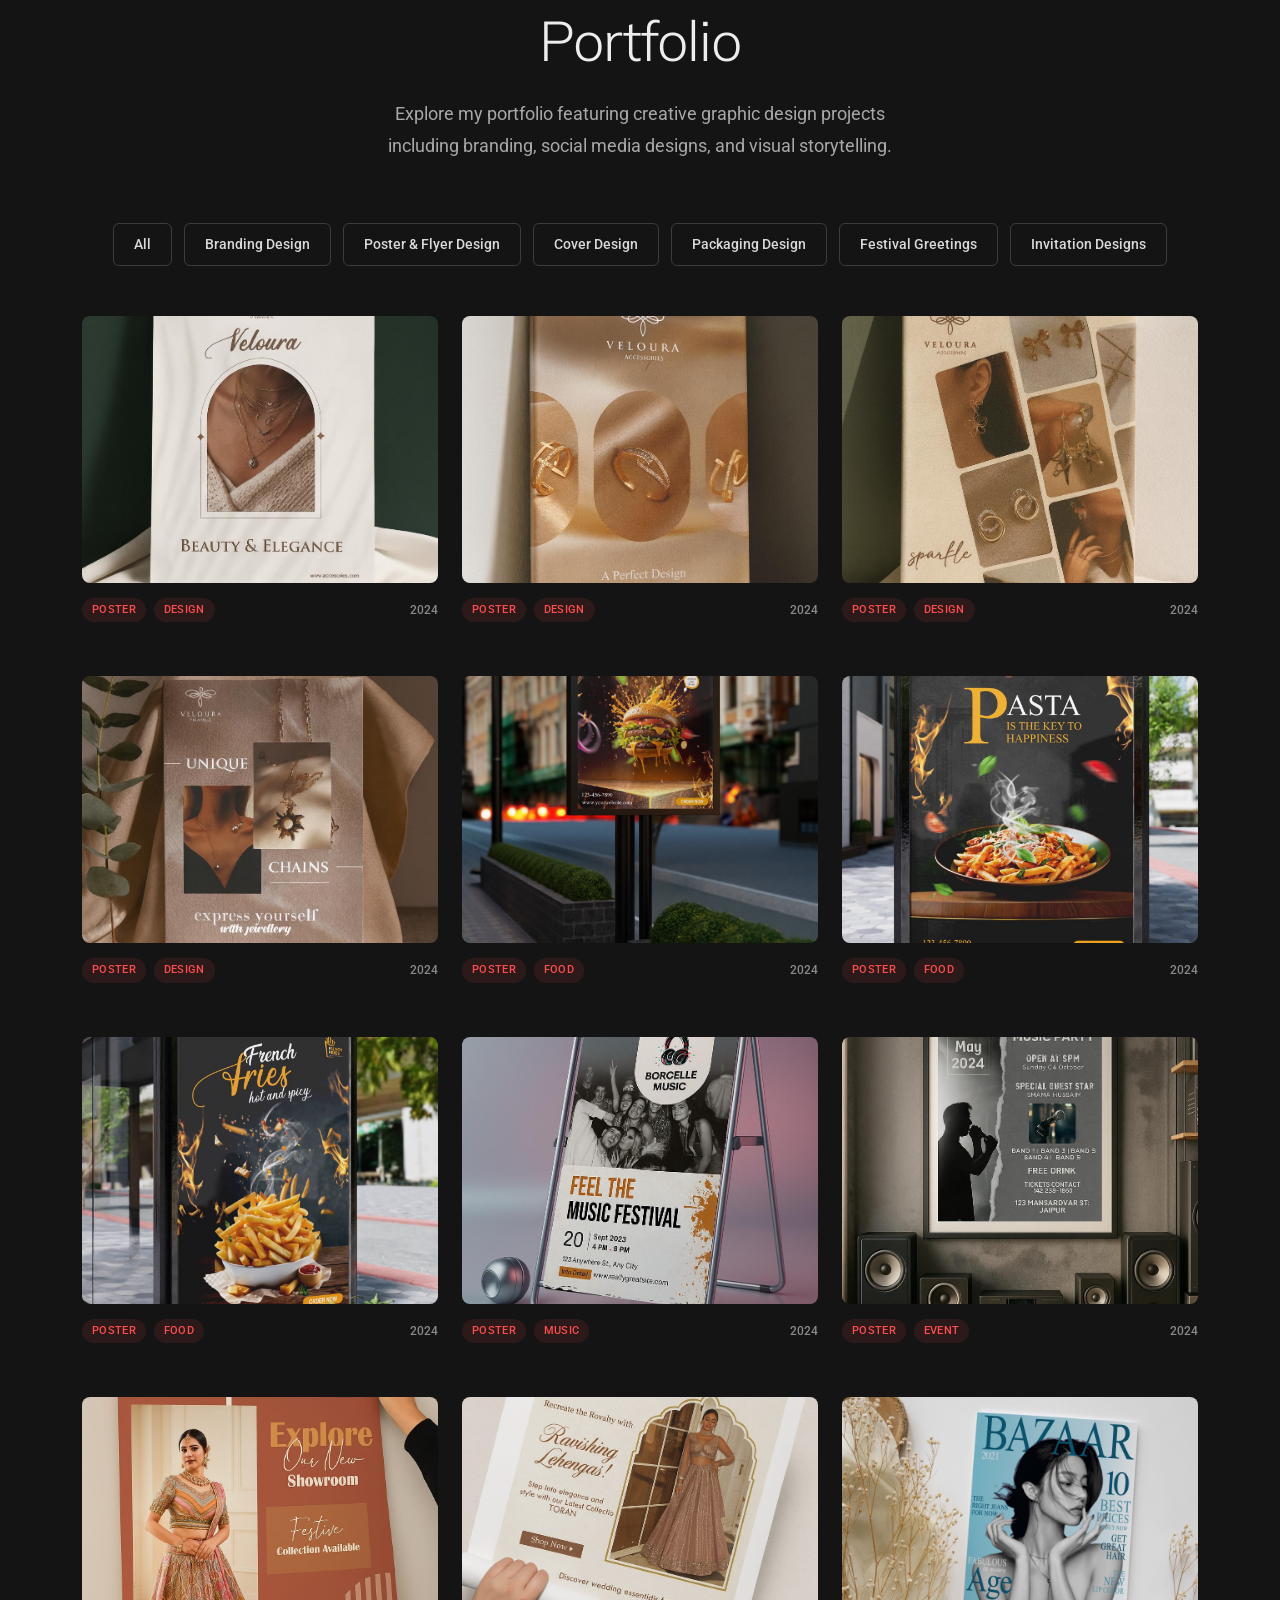
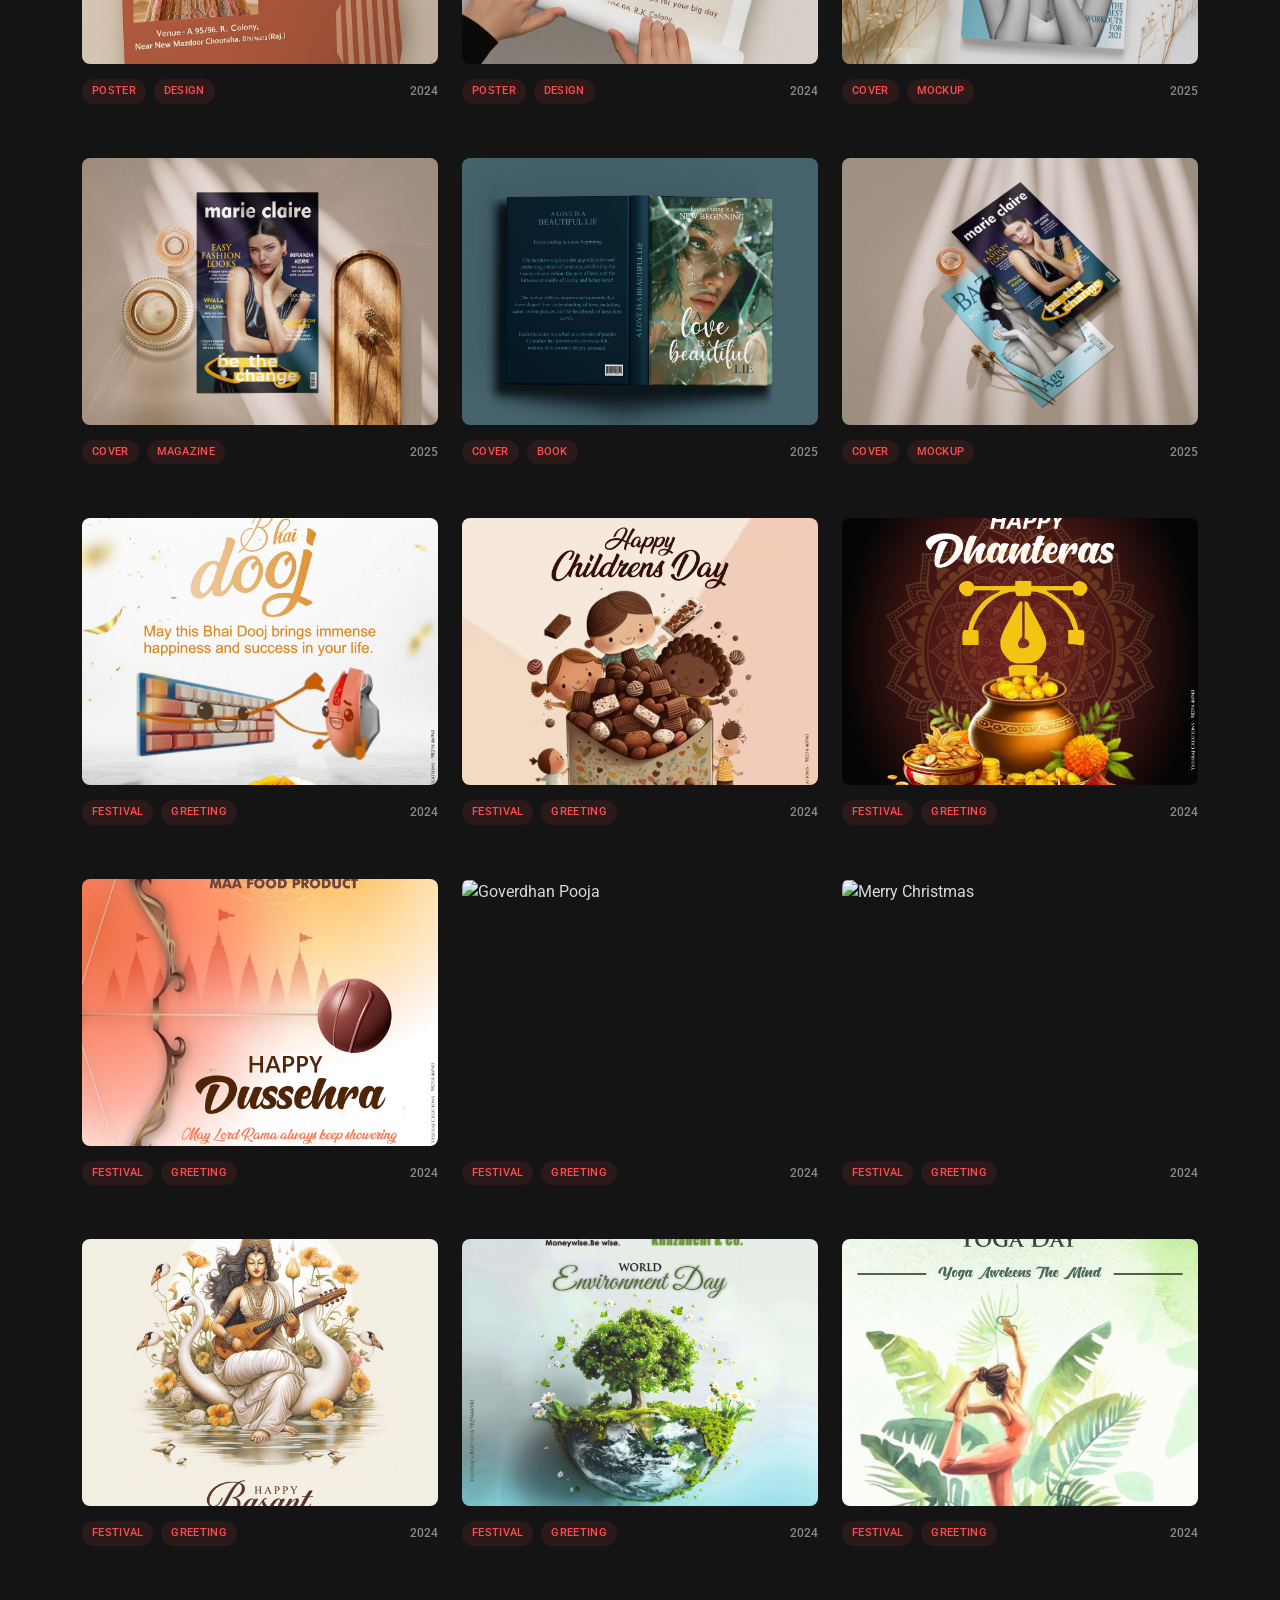
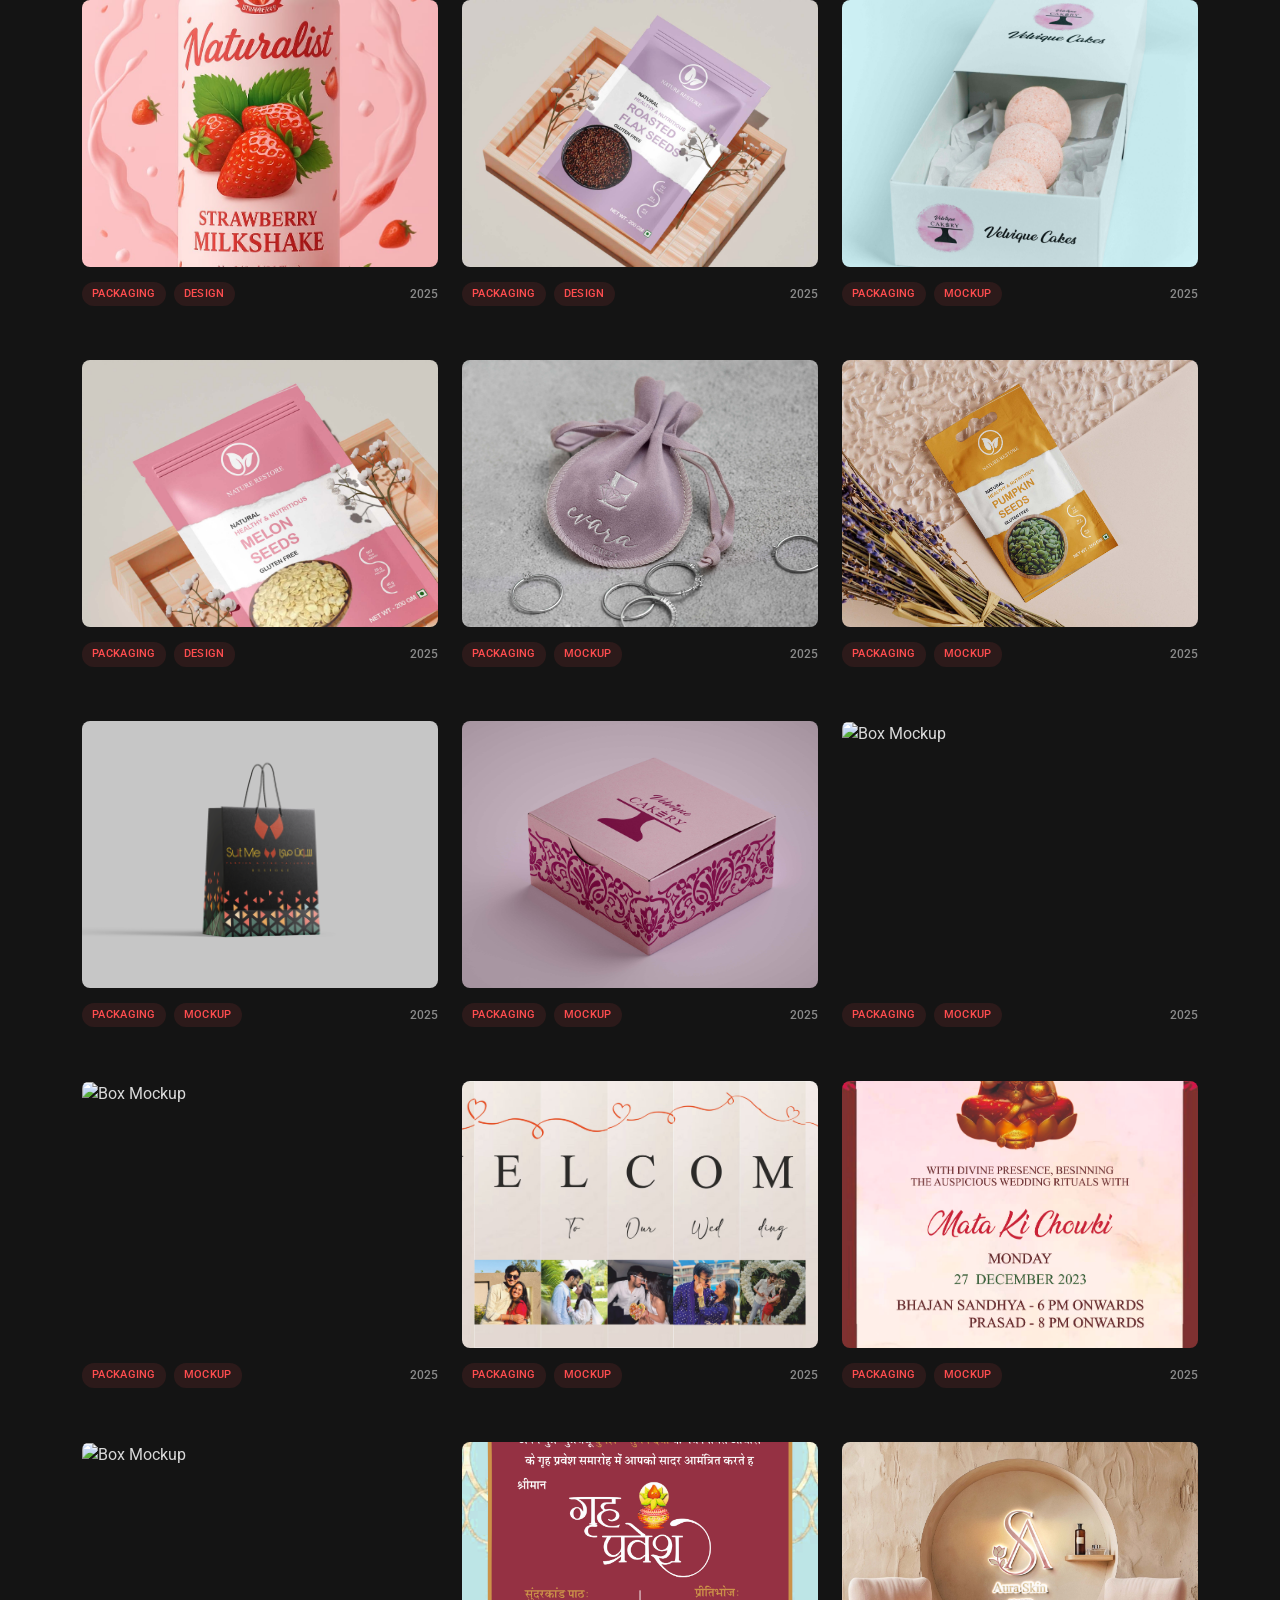
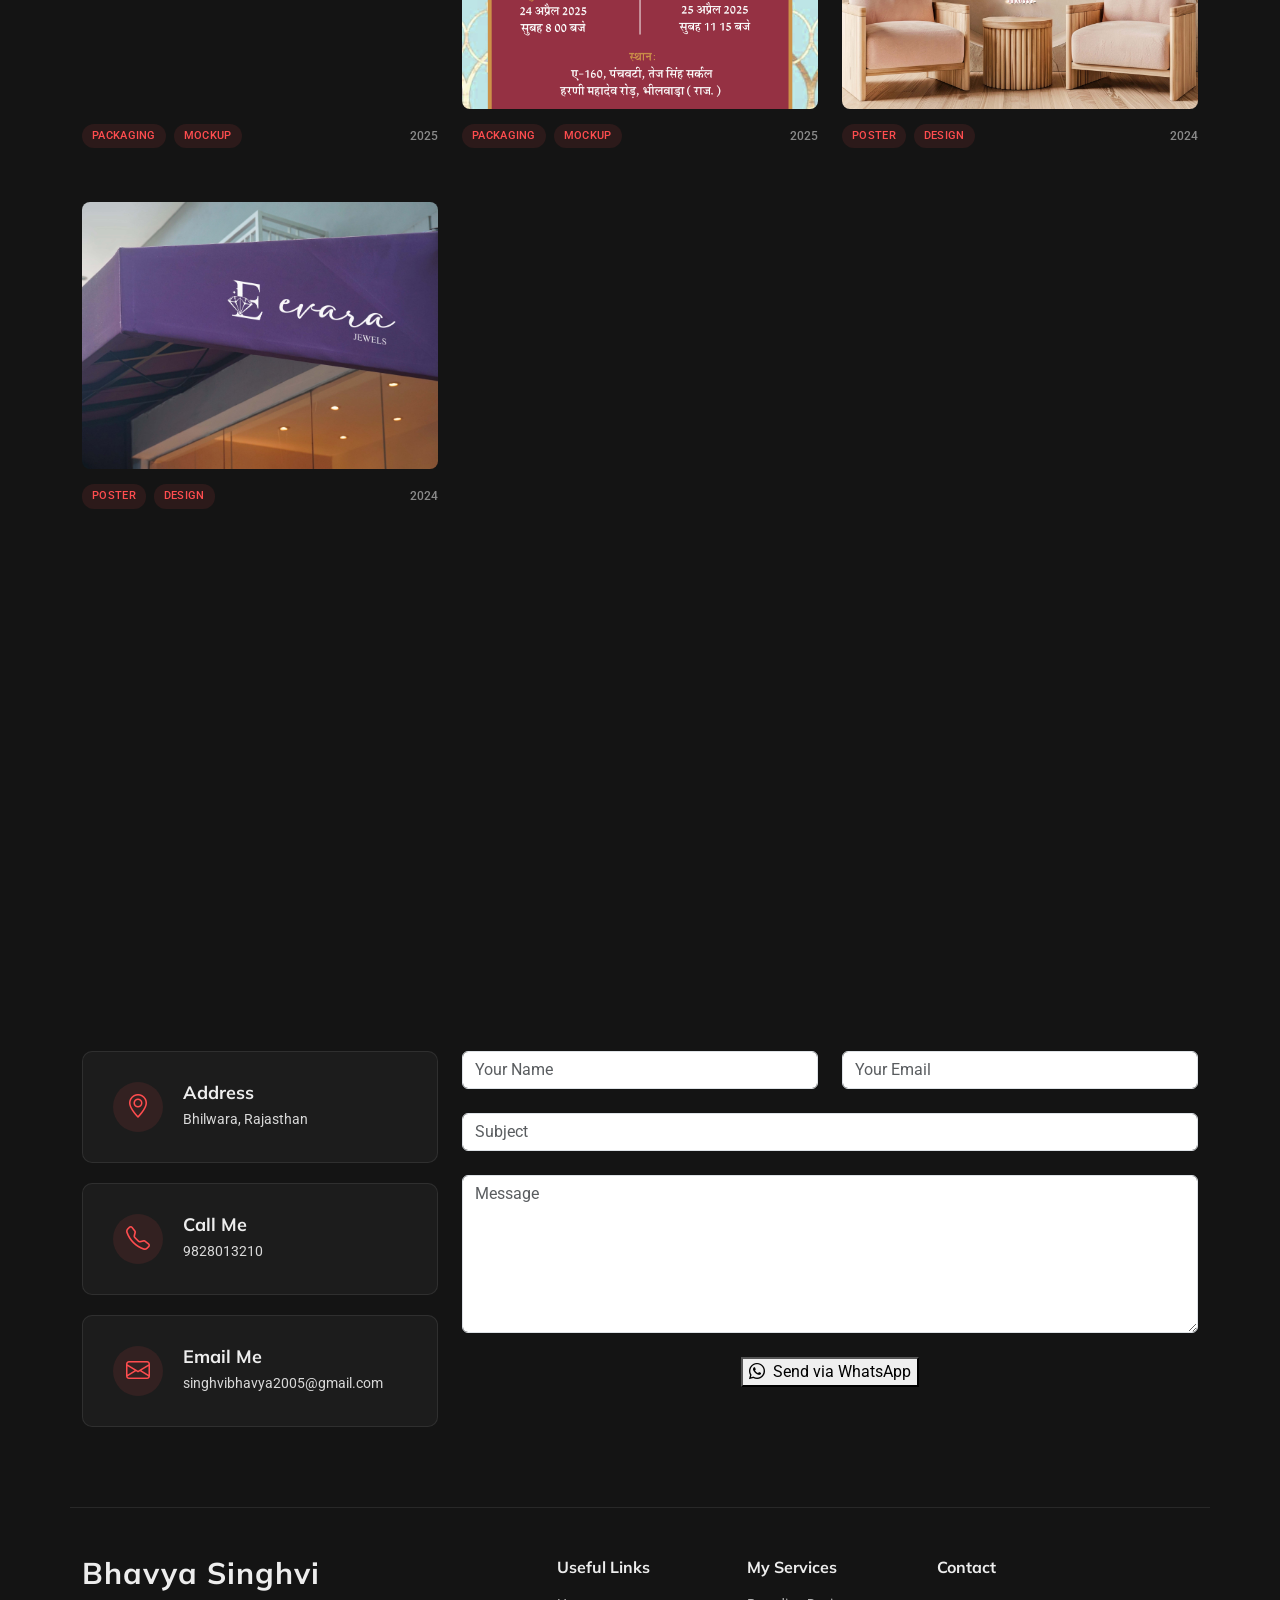
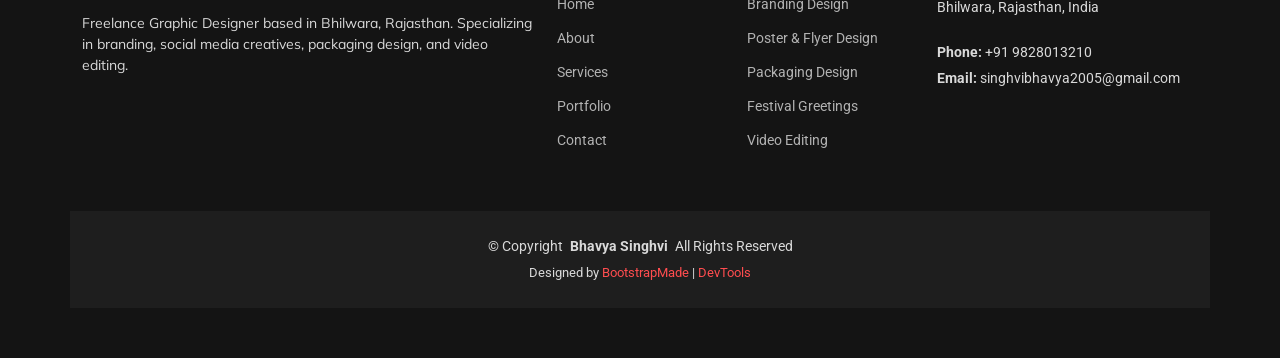
==== commit 0b1ddbc1: "Initial commit" ====
--- a/index.html
+++ b/index.html
@@ -1275,6 +1275,29 @@
                     <div class="portfolio-actions">
                       <a href="assets/img/portfolio/AURA SKIN RECEPTION LOGO MOCKUP.jpg" class="glightbox portfolio-link"><i class="bi bi-plus-lg"></i></a>
                       <a href="portfolio-details.html" class="port folio-details"><i class="bi bi-arrow-right"></i></a>
+                    </div>
+                  </div>
+                </div>
+                <div class="portfolio-meta">
+                  <div class="project-tags"><span class="tag">Poster</span><span class="tag">Design</span></div>
+                  <div class="project-year">2024</div>
+                </div>
+              </div>
+            </div>
+
+            
+            <div class="col-lg-4 col-md-6 portfolio-item isotope-item filter-Branding">
+              <div class="portfolio-card">
+                <div class="portfolio-image-container">
+                  <img src="assets\img\portfolio\EVARA JEWELLERY SHOP LOGO.jpg">
+                  <div class="portfolio-overlay">
+                    <div class="portfolio-info">
+                      <span class="project-category">Creative Design</span>
+                      <h4>VELOURA Poster 2</h4>
+                    </div>
+                    <div class="portfolio-actions">
+                      <a href="assets\img\portfolio\EVARA JEWELLERY SHOP LOGO.jpg" class="glightbox portfolio-link"><i class="bi bi-plus-lg"></i></a>
+                      <a href="evara-details.html" class="port folio-details"><i class="bi bi-arrow-right"></i></a>
                     </div>
                   </div>
                 </div>
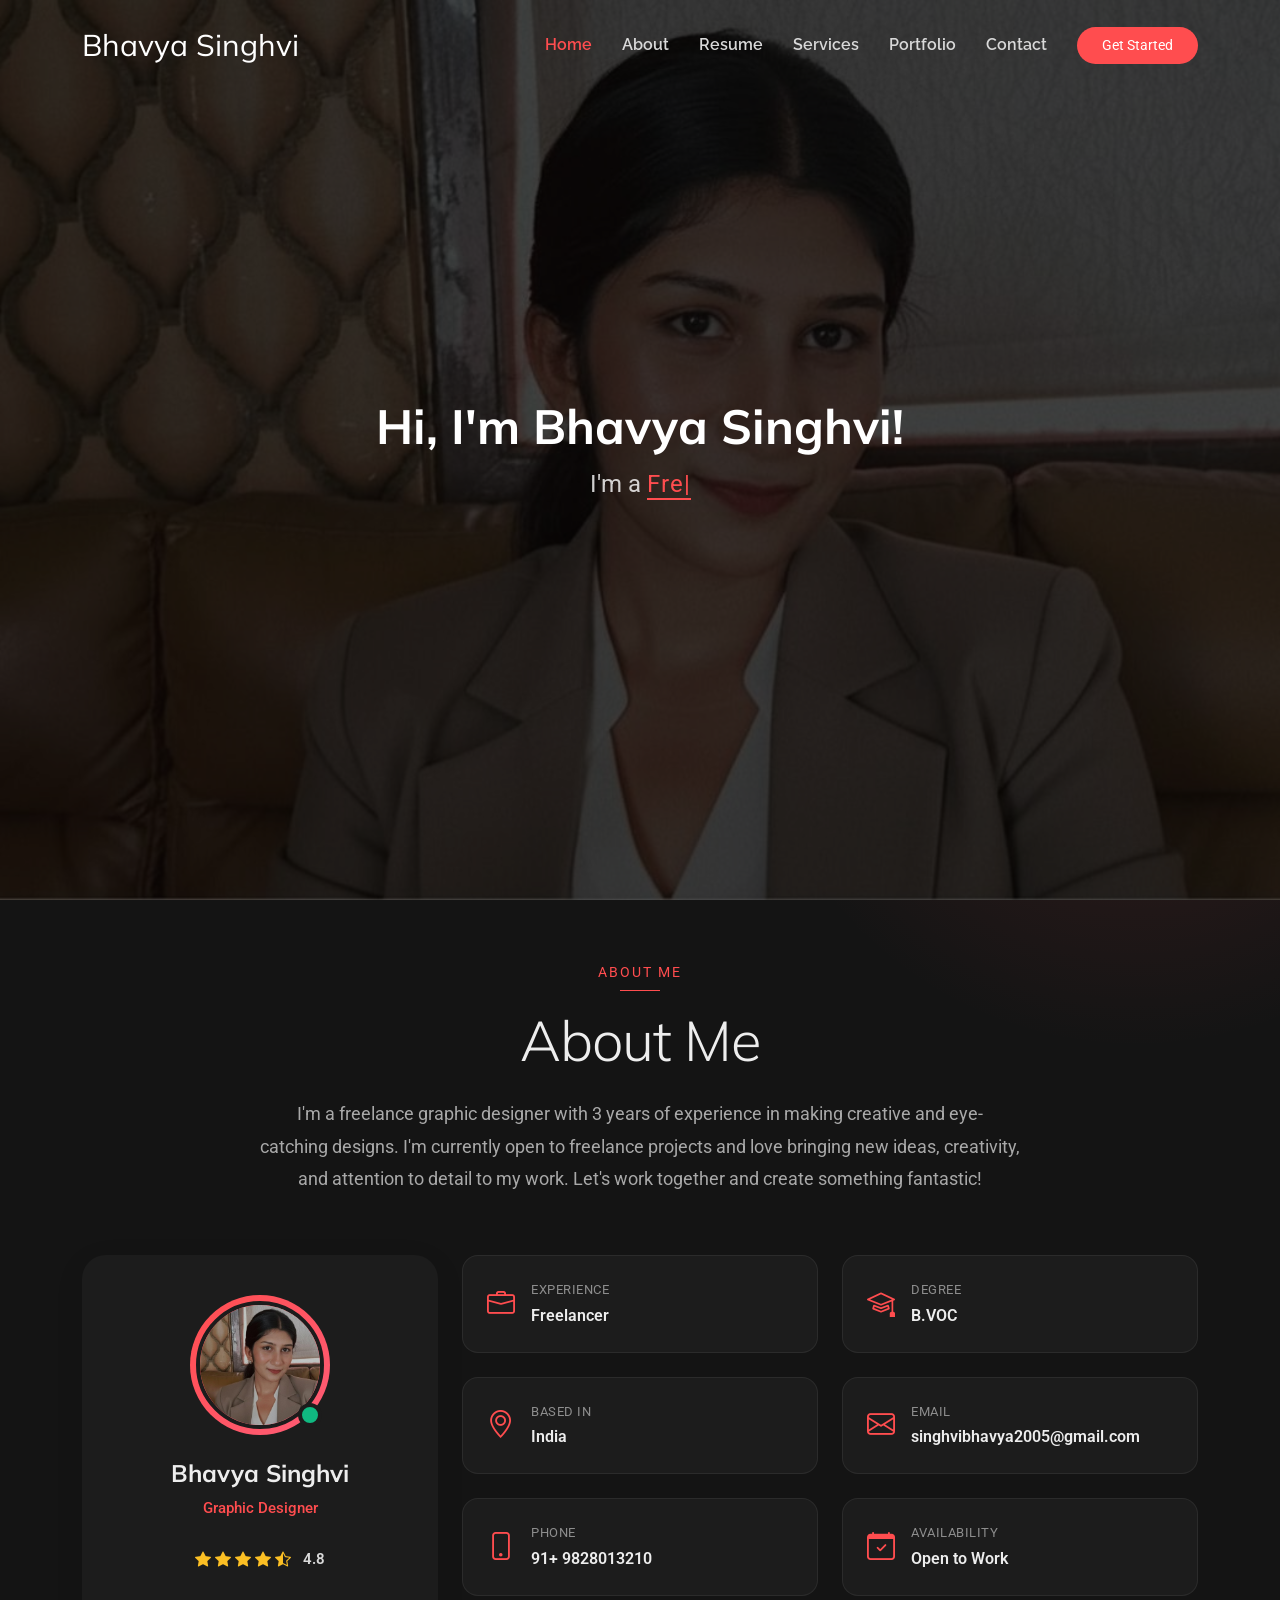
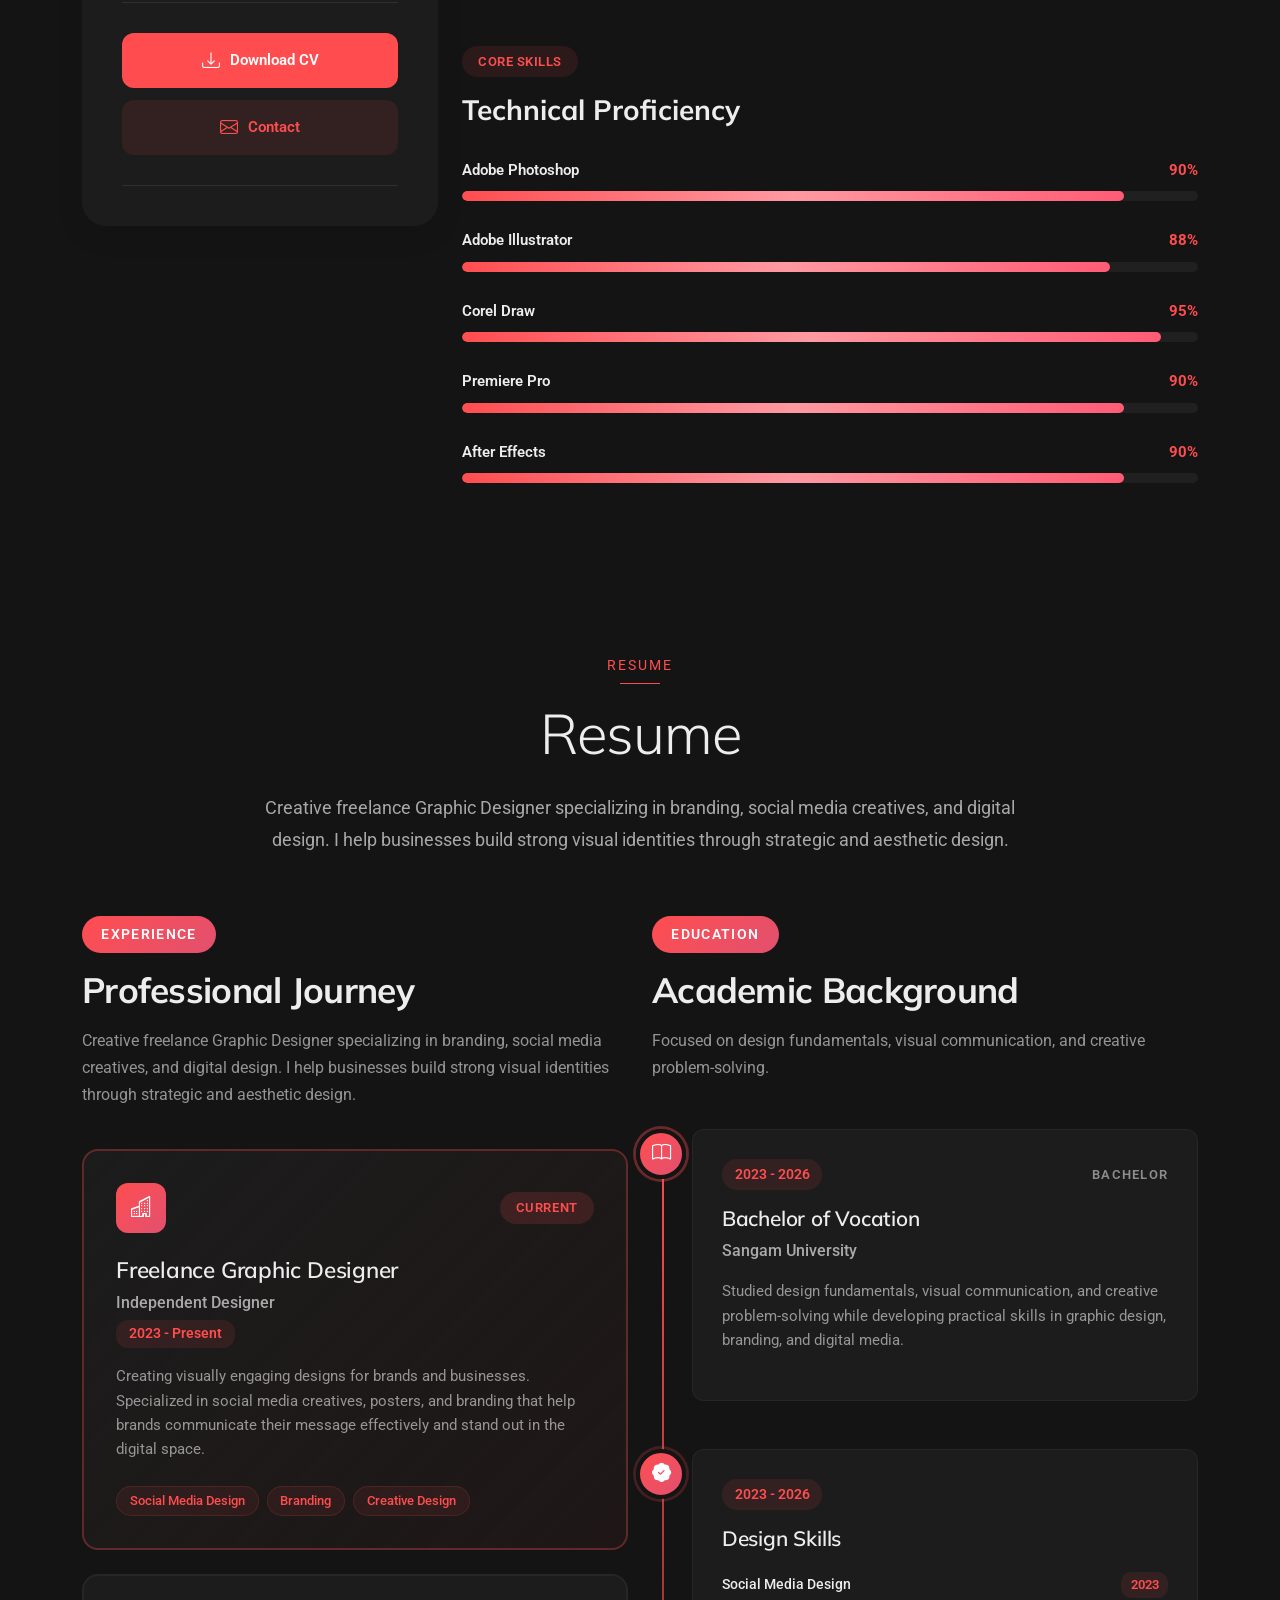
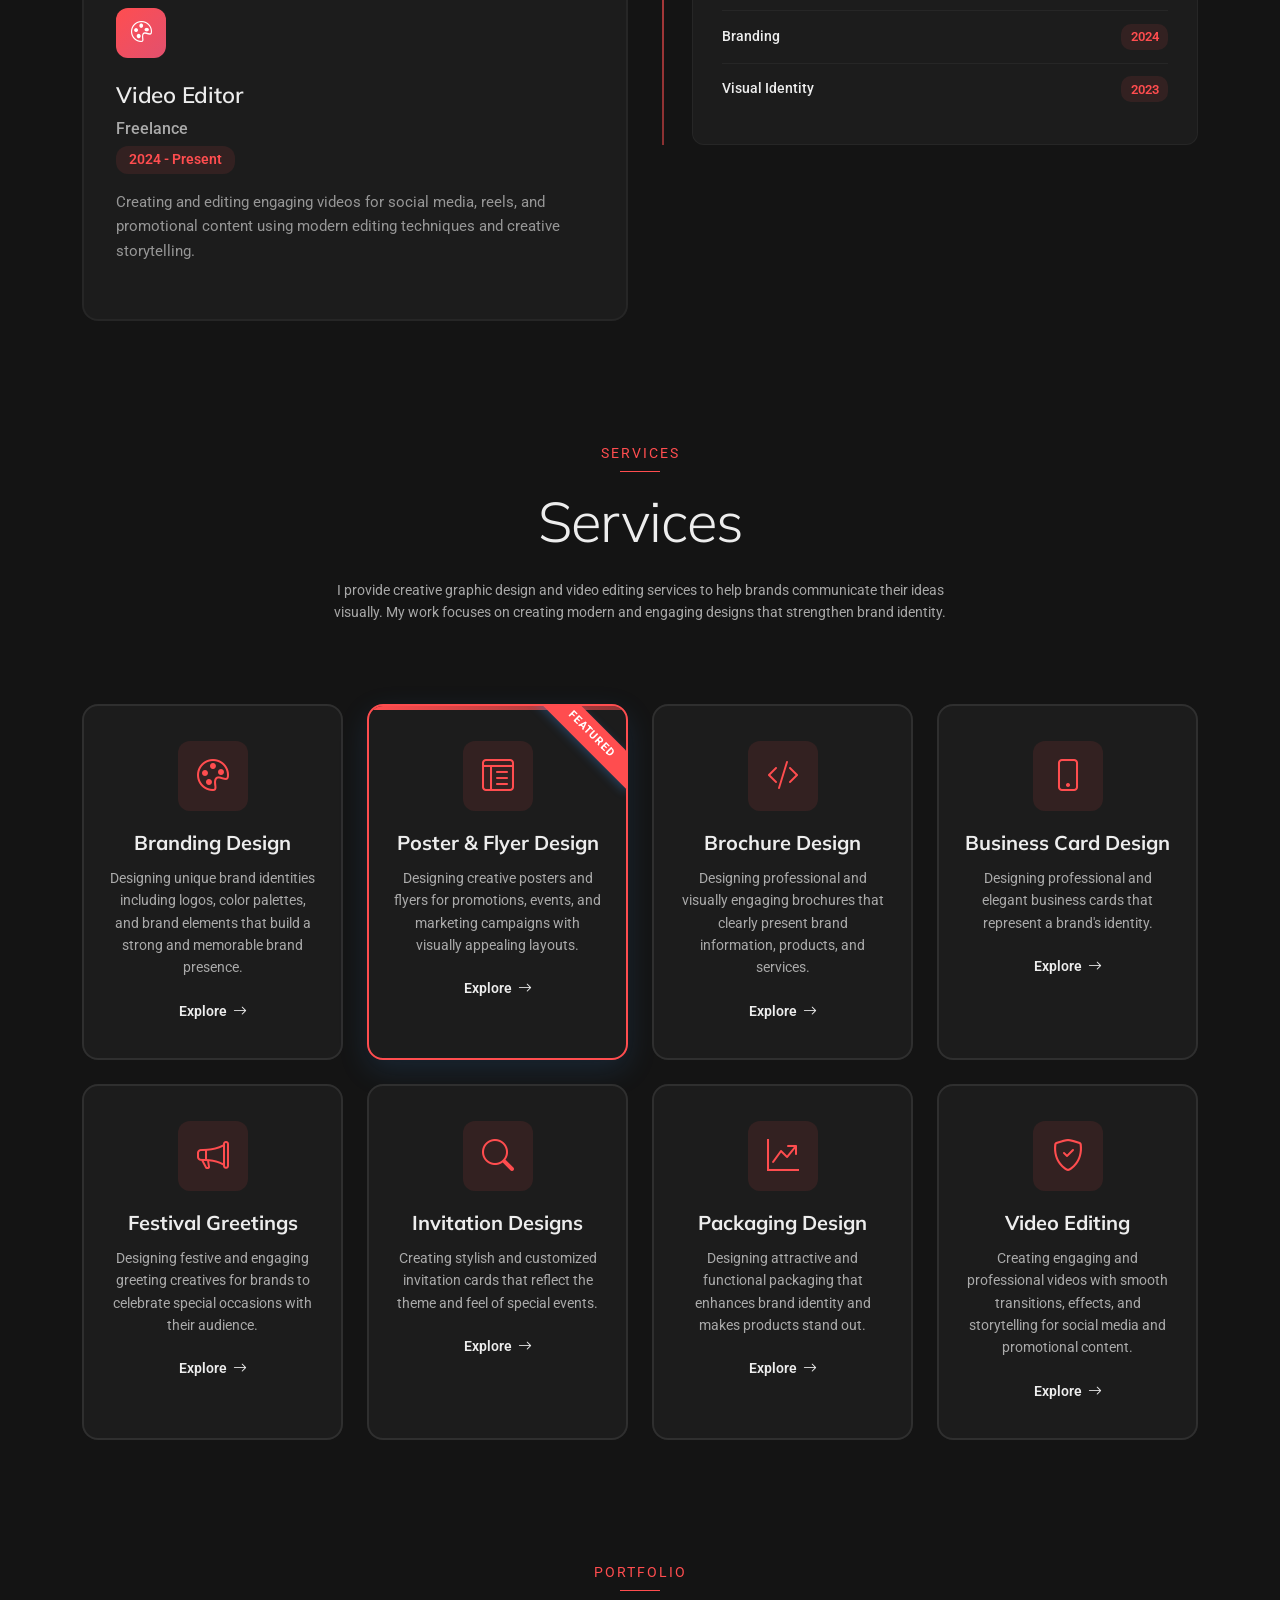
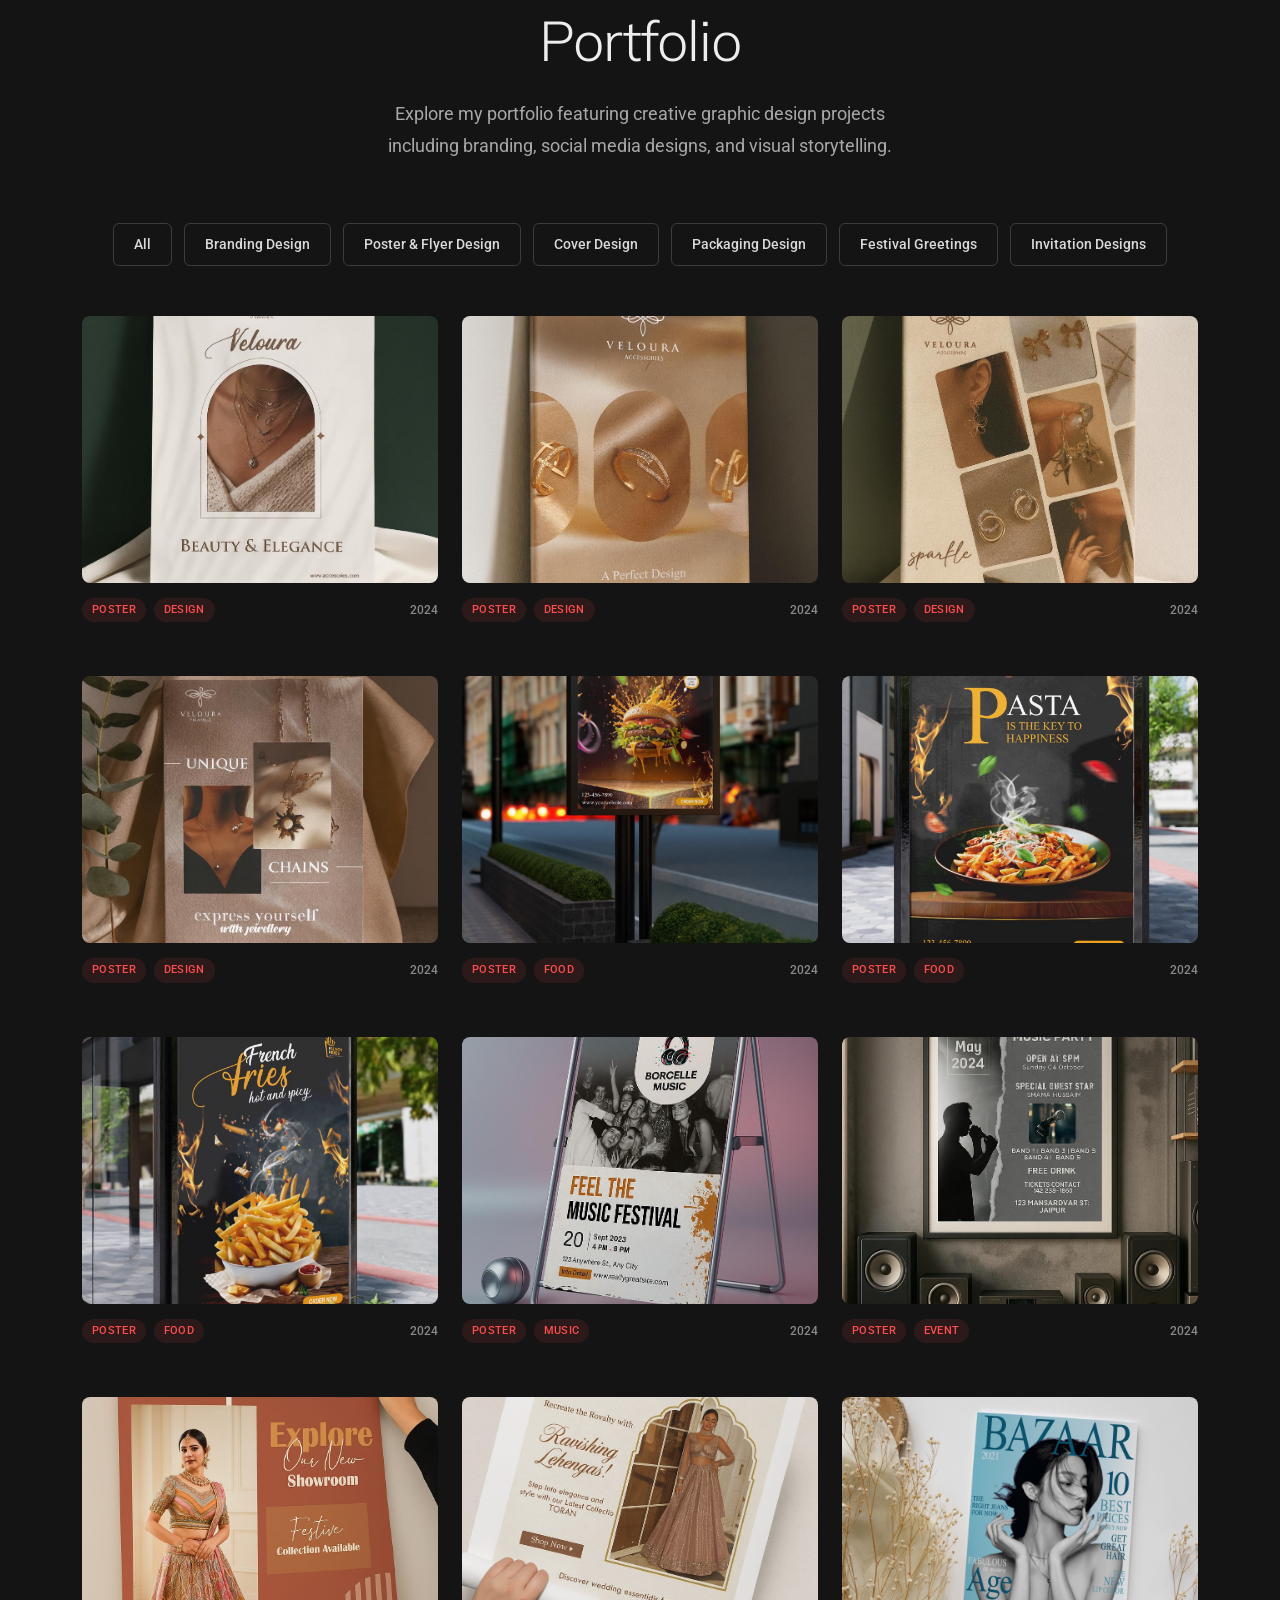
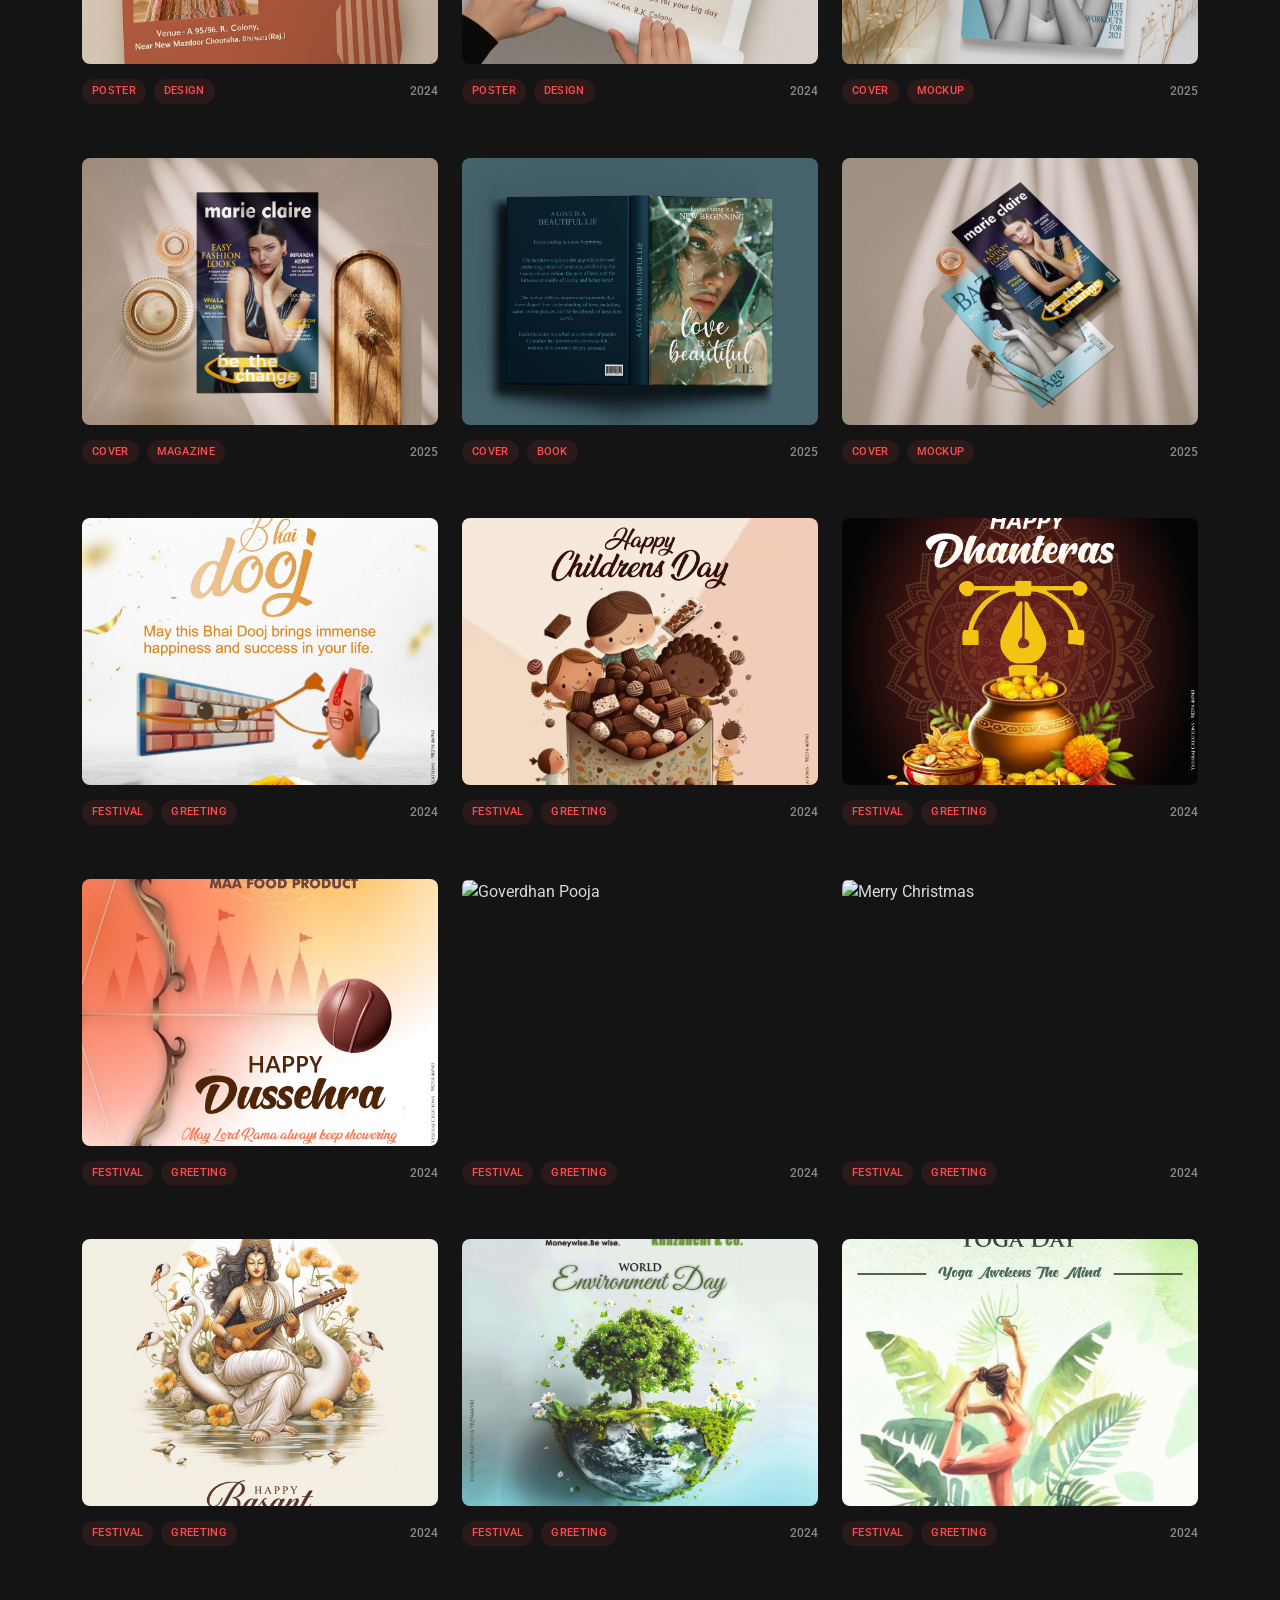
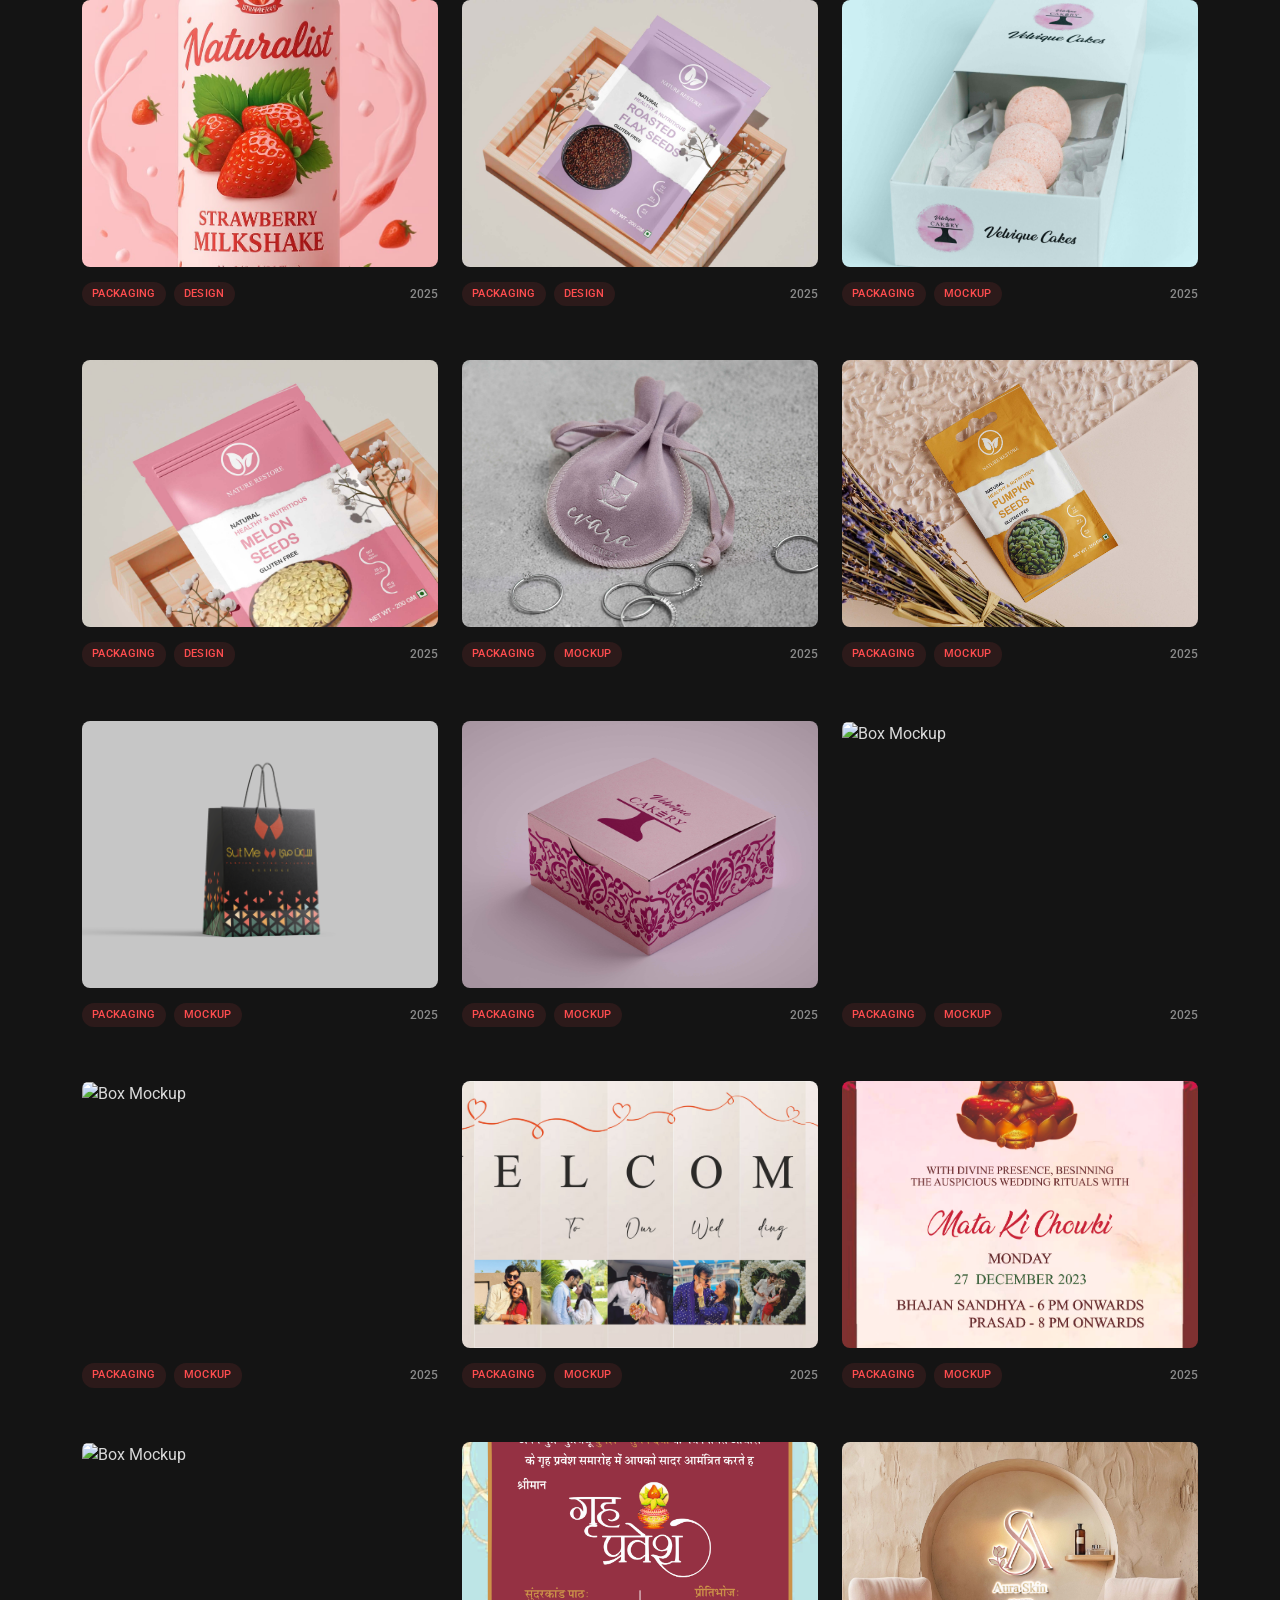
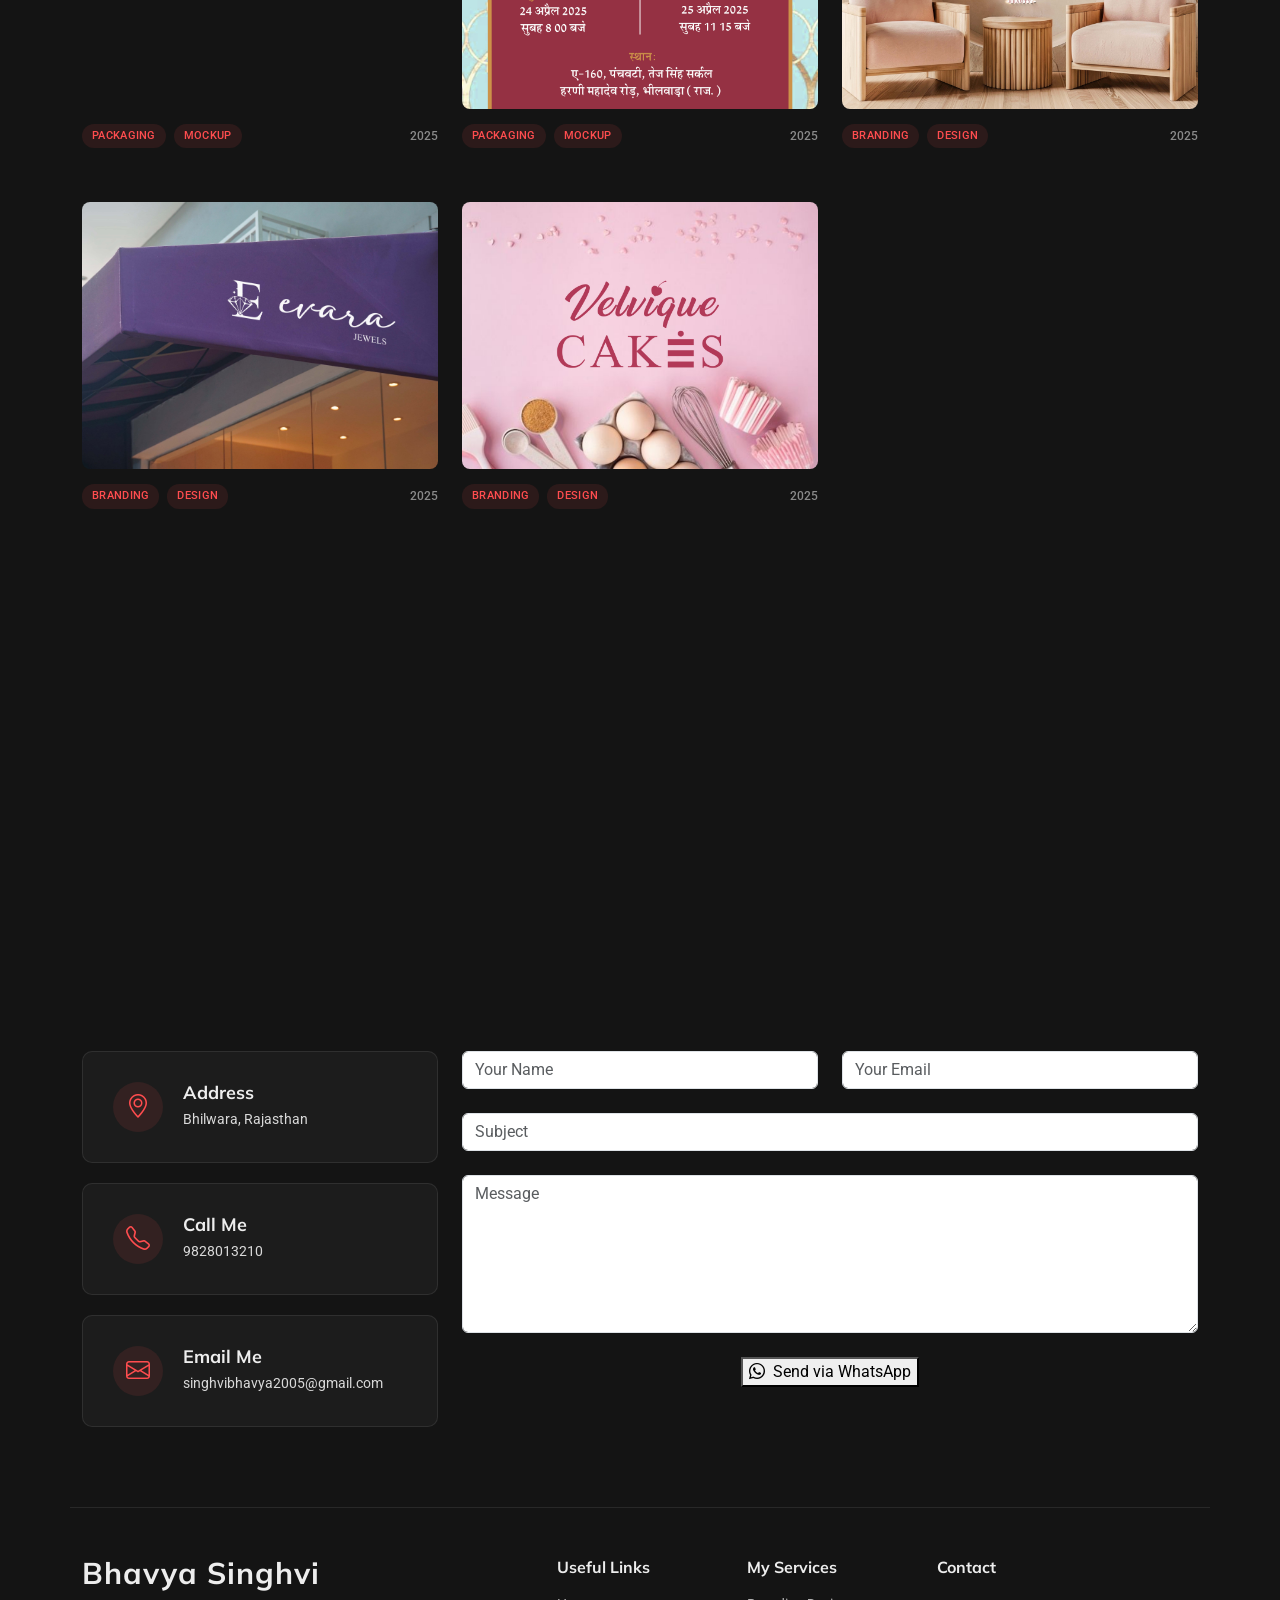
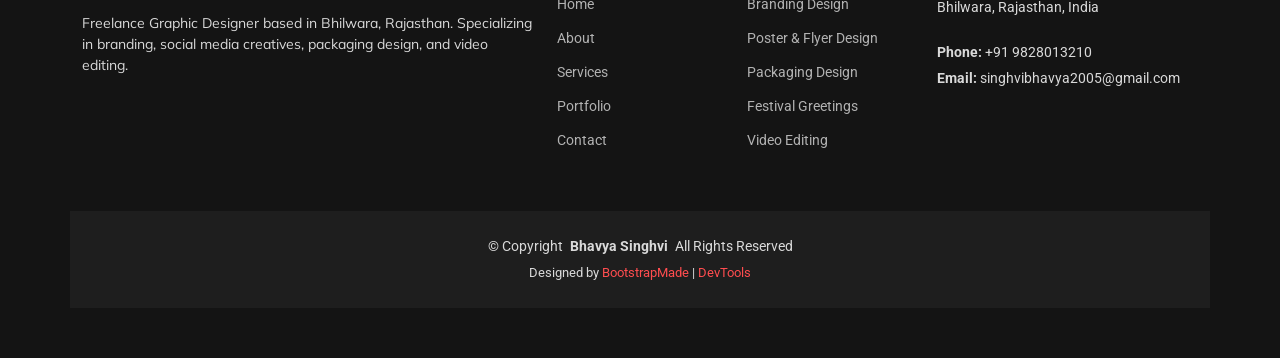
==== commit 300bfaa9: "Initial commit" ====
--- a/index.html
+++ b/index.html
@@ -1270,7 +1270,7 @@
                   <div class="portfolio-overlay">
                     <div class="portfolio-info">
                       <span class="project-category">Creative Design</span>
-                      <h4>VELOURA Poster 2</h4>
+                      <h4>AURA SKIN </h4>
                     </div>
                     <div class="portfolio-actions">
                       <a href="assets/img/portfolio/AURA SKIN RECEPTION LOGO MOCKUP.jpg" class="glightbox portfolio-link"><i class="bi bi-plus-lg"></i></a>
@@ -1279,21 +1279,23 @@
                   </div>
                 </div>
                 <div class="portfolio-meta">
-                  <div class="project-tags"><span class="tag">Poster</span><span class="tag">Design</span></div>
-                  <div class="project-year">2024</div>
-                </div>
-              </div>
-            </div>
+                  <div class="project-tags"><span class="tag">BRANDING</span><span class="tag">Design</span></div>
+                  <div class="project-year">2025</div>
+                </div>
+              </div>
+            </div> 
 
             
-            <div class="col-lg-4 col-md-6 portfolio-item isotope-item filter-Branding">
+           
+
+             <div class="col-lg-4 col-md-6 portfolio-item isotope-item filter-Branding">
               <div class="portfolio-card">
                 <div class="portfolio-image-container">
                   <img src="assets\img\portfolio\EVARA JEWELLERY SHOP LOGO.jpg">
                   <div class="portfolio-overlay">
                     <div class="portfolio-info">
                       <span class="project-category">Creative Design</span>
-                      <h4>VELOURA Poster 2</h4>
+                      <h4>EVARA JEWELLERY</h4>
                     </div>
                     <div class="portfolio-actions">
                       <a href="assets\img\portfolio\EVARA JEWELLERY SHOP LOGO.jpg" class="glightbox portfolio-link"><i class="bi bi-plus-lg"></i></a>
@@ -1302,8 +1304,30 @@
                   </div>
                 </div>
                 <div class="portfolio-meta">
-                  <div class="project-tags"><span class="tag">Poster</span><span class="tag">Design</span></div>
-                  <div class="project-year">2024</div>
+                  <div class="project-tags"><span class="tag">BRANDING</span><span class="tag">Design</span></div>
+                  <div class="project-year">2025</div>
+                </div>
+              </div>
+            </div>
+
+            <div class="col-lg-4 col-md-6 portfolio-item isotope-item filter-Branding">
+              <div class="portfolio-card">
+                <div class="portfolio-image-container">
+                  <img src="assets\img\portfolio\VELVIQUE BG.jpg">
+                  <div class="portfolio-overlay">
+                    <div class="portfolio-info">
+                      <span class="project-category">Creative Design</span>
+                      <h4>VELVIQUE BAKERY</h4>
+                    </div>
+                    <div class="portfolio-actions">
+                      <a href="assets\img\portfolio\VELVIQUE BG.jpg" class="glightbox portfolio-link"><i class="bi bi-plus-lg"></i></a>
+                      <a href="velvique-details.html" class="port folio-details"><i class="bi bi-arrow-right"></i></a>
+                    </div>
+                  </div>
+                </div>
+                <div class="portfolio-meta">
+                  <div class="project-tags"><span class="tag">BRANDING</span><span class="tag">Design</span></div>
+                  <div class="project-year">2025</div>
                 </div>
               </div>
             </div>
